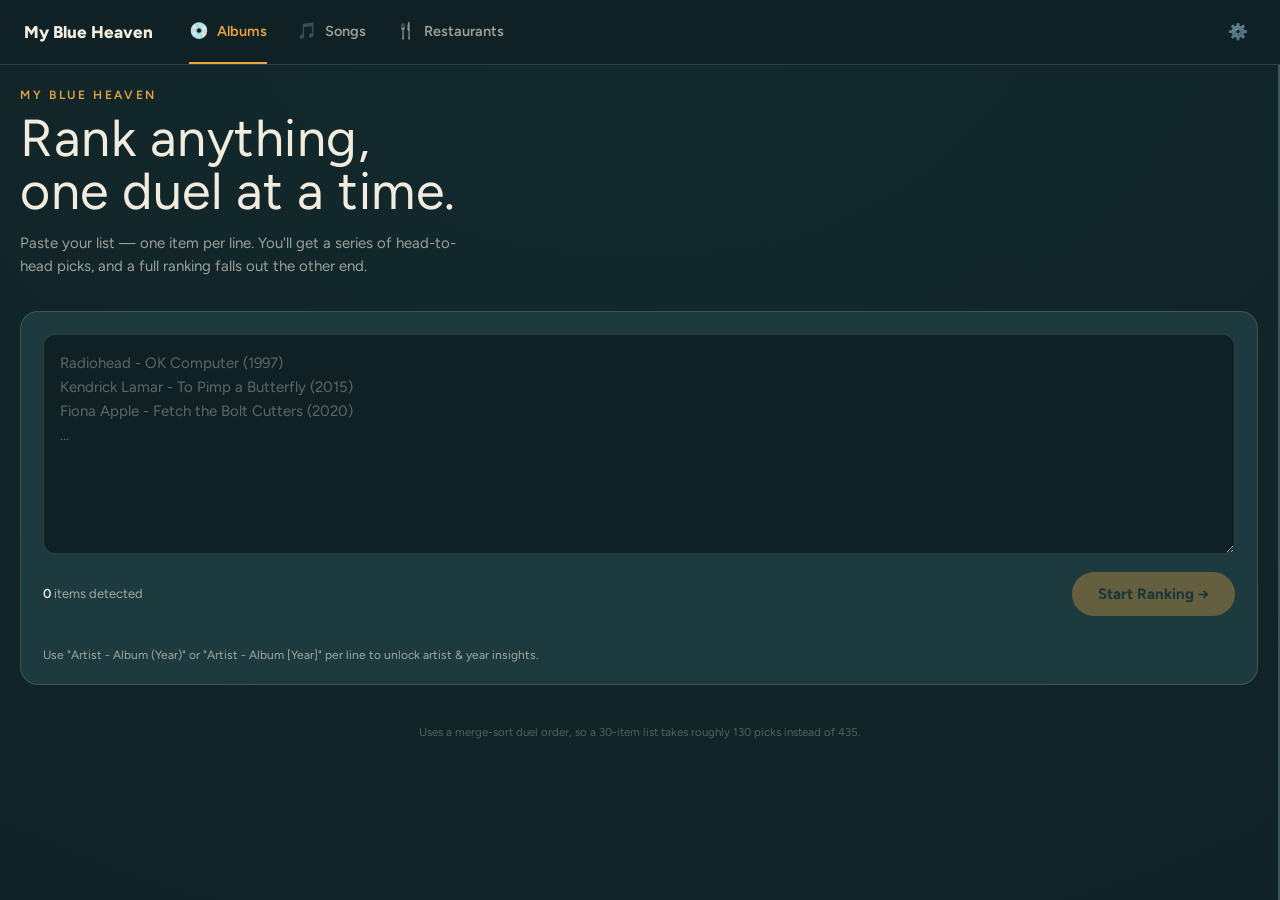
==== pairwise-ranker.html @ 66681c76 "1" ====
<!DOCTYPE html>
<html lang="en">
<head>
<meta charset="UTF-8">
<meta name="viewport" content="width=device-width, initial-scale=1.0">
<title>My Blue Heaven</title>
<link rel="icon" type="image/png" sizes="32x32" href="favicon-32.png">
<link rel="icon" type="image/png" sizes="16x16" href="favicon-16.png">
<link rel="apple-touch-icon" href="apple-touch-icon.png">
<link rel="manifest" href="manifest.json">
<meta name="theme-color" content="#142A2E">
<meta name="apple-mobile-web-app-capable" content="yes">
<meta name="mobile-web-app-capable" content="yes">
<meta name="apple-mobile-web-app-status-bar-style" content="black-translucent">
<meta name="apple-mobile-web-app-title" content="My Blue Heaven">
<style>
  @import url('https://fonts.googleapis.com/css2?family=Figtree:wght@400;500;600;700&display=swap');

  :root{
    --bg: #142A2E;
    --bg-2: #0F2124;
    --panel: #1D3B3F;
    --panel-line: rgba(243,238,225,0.14);
    --card: #F4EFE2;
    --card-hi: #FFFBF2;
    --ink: #162C30;
    --chalk: #F1ECDE;
    --chalk-dim: rgba(241,236,222,0.62);
    --amber: #E8A33D;
    --amber-dark: #C6821F;
    --brick: #C8593F;
    --radius: 18px;
    --desktop-nav-height: 64px;
  }

  *{ box-sizing: border-box; }

  html,body{
    margin:0; padding:0;
    background: radial-gradient(120% 140% at 50% -10%, var(--bg) 0%, var(--bg-2) 100%);
    color: var(--chalk);
    font-family: 'Figtree', sans-serif;
    min-height: 100%;
  }

  #page-shell{
    display: flex;
    align-items: stretch;
    min-height: 100vh;
  }

  #main-content{
    flex: 1;
    min-width: 0;
  }

  .top-nav-wrap{
    position: fixed;
    top: 0;
    left: 0;
    right: 0;
    z-index: 100;
    background: var(--bg-2);
    border-bottom: 1px solid var(--panel-line);
  }
  .top-nav-inner{
    max-width: 1280px;
    margin: 0 auto;
    padding: 0 24px;
    height: var(--desktop-nav-height);
    display: flex;
    align-items: center;
    gap: 36px;
  }
  .top-nav-brand{
    font-family: 'Figtree', sans-serif;
    font-size: 17px;
    font-weight: 800;
    color: var(--chalk);
    white-space: nowrap;
    flex-shrink: 0;
  }
  .top-nav{
    display: flex;
    align-items: stretch;
    gap: 30px;
    flex: 1;
  }
  .top-nav-btn{
    display: flex;
    flex-direction: row;
    align-items: center;
    gap: 8px;
    background: transparent;
    color: var(--chalk-dim);
    font-family: 'Figtree', sans-serif;
    font-size: 14.5px;
    font-weight: 600;
    padding: 0;
    height: var(--desktop-nav-height);
    border-bottom: 2px solid transparent;
    border-radius: 0;
    cursor: pointer;
    transition: color 0.15s ease, border-color 0.15s ease;
  }
  .top-nav-btn:hover{ color: var(--chalk); }
  .top-nav-btn.active{
    background: transparent;
    color: var(--amber);
    border-bottom-color: var(--amber);
  }
  .top-nav-icon{ font-size: 16px; line-height: 1; flex-shrink: 0; }
  .top-nav-settings-btn{
    display: flex;
    align-items: center;
    justify-content: center;
    width: 36px;
    height: 36px;
    flex-shrink: 0;
    border-radius: 50%;
    background: transparent;
    color: var(--chalk-dim);
    font-size: 17px;
    cursor: pointer;
    transition: background 0.15s ease, color 0.15s ease;
  }
  .top-nav-settings-btn:hover{ background: var(--bg); color: var(--chalk); }
  .top-nav-settings-btn.active{ color: var(--amber); }

  .top-nav-settings-btn .top-nav-label{ display: none; } /* bare icon on desktop, matching the reference — mobile re-shows this label */

  .top-page{ display: none; }
  .top-page.active{ display: block; }

  #app{
    max-width: 1280px;
    margin: 0 auto;
    padding: calc(var(--desktop-nav-height) + 24px) 20px 64px;
    display: flex;
    flex-direction: column;
  }
  .song-app{
    max-width: 1280px;
    margin: 0 auto;
    padding: calc(var(--desktop-nav-height) + 24px) 20px 64px;
    display: flex;
    flex-direction: column;
  }

  .page-content{
    max-width: 1280px;
    margin: 0 auto;
    padding: calc(var(--desktop-nav-height) + 24px) 20px 64px;
  }
  .settings-section{ margin-bottom: 32px; }
  .settings-section-title{
    font-family: 'Figtree', sans-serif;
    font-size: 15px;
    font-weight: 700;
    color: var(--chalk);
    margin: 0 0 16px;
    padding-bottom: 10px;
    border-bottom: 1px solid var(--panel-line);
  }

  /* ---------- DETAILS PANEL ---------- */
  #details-panel{
    width: 0;
    flex-shrink: 0;
    align-self: flex-start; /* don't stretch to match a tall main-content column — height is fixed below instead */
    position: sticky;
    top: var(--desktop-nav-height); /* clears the fixed top nav rather than sticking underneath it */
    min-height: calc(100vh - var(--desktop-nav-height)); /* full remaining viewport height below the nav, even when content is short */
    max-height: calc(100vh - var(--desktop-nav-height)); /* never taller — this is what keeps it from ever scrolling the whole page */
    overflow-x: hidden; /* clips content during the width slide-in/out */
    overflow-y: auto;   /* its own scroll, independent of the main page — only appears if its content actually exceeds one viewport */
    background: var(--panel);
    border-left: 1px solid var(--panel-line);
    transition: width 0.5s cubic-bezier(0.37, 0, 0.63, 1);
  }
  #details-panel.open{
    width: 400px;
  }
  .details-panel-inner{
    width: 400px;
  }

  /* Restaurant details panel — same structural pattern as #details-panel
     above (sticky sidebar on desktop, full-screen overlay on mobile — see
     the mobile media query and sync-banner rules below for both), just at
     600px instead of 400px and with its own content (gallery/tabs) instead
     of album art. Kept as a fully separate element/class set rather than
     parameterizing the album panel — the two show fundamentally different
     content shapes, and this avoids any risk of destabilizing the
     already-working album panel. */
  #restaurant-details-panel{
    width: 0;
    flex-shrink: 0;
    align-self: flex-start;
    position: sticky;
    top: var(--desktop-nav-height);
    min-height: calc(100vh - var(--desktop-nav-height));
    max-height: calc(100vh - var(--desktop-nav-height));
    overflow-x: hidden;
    overflow-y: auto;
    background: var(--panel);
    border-left: 1px solid var(--panel-line);
    transition: width 0.5s cubic-bezier(0.37, 0, 0.63, 1);
  }
  #restaurant-details-panel.open{
    width: 600px;
  }
  .restaurant-details-panel-inner{
    width: 600px;
  }
  .details-art-wrap{
    position: relative;
  }
  .details-close-btn{
    position: absolute;
    top: 20px;
    right: 20px;
    width: 28px;
    height: 28px;
    border-radius: 50%;
    background: rgba(15,33,36,0.72);
    color: #FFFFFF;
    border: none;
    font-size: 13px;
    cursor: pointer;
    display: flex;
    align-items: center;
    justify-content: center;
    z-index: 2;
  }
  .details-close-btn:hover{ background: var(--brick); color: #fff; }
  /* Mobile-only paging between albums, since that's specifically where the
     list isn't visible alongside the tray to tap a different one directly —
     on desktop the list is right there, so these stay hidden. Wraps around
     at the ends rather than stopping, matching the photo lightbox's own
     nav-arrow convention elsewhere in this app. */
  .details-panel-nav-btn{
    display: none;
    position: absolute;
    top: 50%;
    transform: translateY(-50%);
    width: 36px;
    height: 36px;
    border-radius: 50%;
    background: rgba(15,33,36,0.72);
    color: #fff;
    border: none;
    font-size: 20px;
    line-height: 1;
    cursor: pointer;
    align-items: center;
    justify-content: center;
    z-index: 2;
  }
  .details-panel-nav-btn:hover{ background: var(--brick); color: #fff; }
  .details-panel-prev-btn{ left: 12px; }
  .details-panel-next-btn{ right: 12px; }
  .details-art-wrap .art-drop{
    width: 100%;
    height: auto;
    aspect-ratio: 1 / 1;
    border-radius: 0;
    border: none;
  }
  .details-art-wrap .art-drop-hint{ font-size: 64px; }

  /* ---------- RESTAURANT DETAILS: tabs, photo gallery, course cards ---------- */
  .restaurant-details-tabs{
    display: flex;
    gap: 4px;
    background: var(--bg-2);
    border: 1px solid var(--panel-line);
    border-radius: 999px;
    padding: 4px;
    margin: 20px 24px 16px;
  }
  .restaurant-details-tab-btn{
    flex: 1;
    background: transparent;
    color: var(--chalk-dim);
    font-family: 'Figtree', sans-serif;
    font-size: 13px;
    font-weight: 600;
    padding: 8px 12px;
    border-radius: 999px;
    cursor: pointer;
    transition: background 0.15s ease, color 0.15s ease;
  }
  .restaurant-details-tab-btn.active{ background: var(--amber); color: var(--ink); }
  .restaurant-details-tab-panel{ display: none; padding: 0 24px 24px; }
  .restaurant-details-tab-panel.active{ display: block; }

  .restaurant-photo-grid{
    display: grid;
    grid-template-columns: repeat(auto-fill, minmax(144px, 1fr));
    gap: 8px;
  }
  .restaurant-photo-thumb{
    position: relative;
    aspect-ratio: 1 / 1;
    border-radius: 8px;
    overflow: hidden;
    cursor: pointer;
    background: var(--bg-2);
  }
  .restaurant-photo-thumb img{
    width: 100%;
    height: 100%;
    object-fit: cover;
    display: block;
  }
  .restaurant-photo-remove-btn{
    position: absolute;
    top: 4px;
    right: 4px;
    width: 20px;
    height: 20px;
    border-radius: 50%;
    background: rgba(15,33,36,0.8);
    color: #fff;
    border: none;
    font-size: 11px;
    cursor: pointer;
    display: flex;
    align-items: center;
    justify-content: center;
  }
  /* The "add" tile sits as the last item in the same grid as the thumbnails
     — same drag/click-to-browse drop-zone behavior as everywhere else,
     replacing the old paste-a-URL input now that direct upload exists. */
  .restaurant-photo-add-tile{
    aspect-ratio: 1 / 1;
    border-radius: 8px;
    border: 1px dashed var(--panel-line);
    display: flex;
    align-items: center;
    justify-content: center;
    cursor: pointer;
    font-size: 22px;
    color: var(--chalk-dim);
    background: var(--bg-2);
  }
  .restaurant-photo-add-tile.drag-over{ outline: 2px solid var(--amber); outline-offset: -2px; }
  .restaurant-other-photos-section{
    margin-top: 18px;
    padding-top: 14px;
    border-top: 1px solid var(--panel-line);
  }
  .restaurant-other-photos-label{
    font-size: 11px;
    font-weight: 600;
    color: var(--chalk-dim);
    text-transform: uppercase;
    letter-spacing: 0.03em;
    margin-bottom: 8px;
    display: block;
  }
  .restaurant-course-empty{
    font-size: 13px;
    color: var(--chalk-dim);
    text-align: center;
    padding: 24px 0;
  }

  .restaurant-course-list{
    display: flex;
    flex-direction: column;
    gap: 10px;
    margin-bottom: 14px;
  }
  .restaurant-course-card{
    display: flex;
    flex-direction: column;
    background: var(--bg-2);
    border: 1px solid var(--panel-line);
    border-radius: 10px;
    overflow: hidden; /* keeps the photo's corners rounded with the card */
  }
  .restaurant-course-pairing-btn{
    background: transparent;
    border: none;
    color: var(--chalk-dim);
    font-size: 15px;
    cursor: pointer;
    padding: 4px;
    flex-shrink: 0;
  }
  .restaurant-course-pairing-btn:hover{ opacity: 0.7; }
  /* Indented under its course, with a small vertical-then-horizontal line
     (an "L") showing it belongs to the card above rather than being its own
     independent course. Pulled up slightly (negative margin) to visually
     tuck against the course card above rather than sitting a full gap away. */
  .restaurant-drink-pairing-wrap{
    display: flex;
    align-items: stretch;
    margin: -4px 0 0 22px;
  }
  .restaurant-drink-pairing-connector{
    width: 18px;
    flex-shrink: 0;
    position: relative;
  }
  .restaurant-drink-pairing-connector::before{
    content: '';
    position: absolute;
    left: 0;
    top: -8px;
    width: 2px;
    height: 32px;
    background: var(--panel-line);
  }
  .restaurant-drink-pairing-connector::after{
    content: '';
    position: absolute;
    left: 0;
    top: 24px;
    width: 12px;
    height: 2px;
    background: var(--panel-line);
  }
  .restaurant-drink-pairing-card{ flex: 1; min-width: 0; }
  /* Full-width, landscape — same drop-zone interaction as the main cover
     photo (tap when empty to browse, drag-drop always works, tap when set
     opens the shared gallery rather than a single-image view). 4:3 rather
     than 16:9 — noticeably larger/taller while staying landscape. */
  .restaurant-course-photo-drop{
    width: 100%;
    aspect-ratio: 4 / 3;
    cursor: pointer;
    background: var(--bg-3, var(--bg-2));
    position: relative;
  }
  .restaurant-course-photo-drop.drag-over{ outline: 2px solid var(--amber); outline-offset: -2px; }
  .restaurant-course-photo-drop img{ width: 100%; height: 100%; object-fit: cover; display: block; }
  .restaurant-course-photo-drop .art-drop-hint{
    position: absolute;
    inset: 0;
    display: flex;
    align-items: center;
    justify-content: center;
    font-size: 28px;
    opacity: 0.35;
  }
  /* Small overlay controls for multi-photo courses — a counter (bottom-left)
     when more than one photo exists, and an explicit "add another" button
     (bottom-right) so adding more doesn't rely on remembering that drag-drop
     appends rather than replaces. */
  .restaurant-course-photo-count{
    position: absolute;
    bottom: 8px;
    left: 8px;
    z-index: 1;
    background: rgba(15,33,36,0.72);
    color: #fff;
    font-family: 'Figtree', sans-serif;
    font-size: 11px;
    font-weight: 700;
    padding: 3px 8px;
    border-radius: 999px;
  }
  .restaurant-course-photo-add-btn{
    position: absolute;
    bottom: 8px;
    right: 8px;
    z-index: 1;
    width: 26px;
    height: 26px;
    border-radius: 50%;
    background: rgba(15,33,36,0.72);
    color: #fff;
    border: none;
    font-size: 15px;
    line-height: 1;
    cursor: pointer;
    display: flex;
    align-items: center;
    justify-content: center;
  }
  .restaurant-course-photo-add-btn:hover{ background: var(--amber); color: var(--ink); }
  .restaurant-course-card-body{
    display: flex;
    align-items: flex-start;
    gap: 10px;
    padding: 10px;
  }
  .restaurant-course-num{
    font-family: 'Figtree', sans-serif;
    font-size: 15px;
    font-weight: 700;
    color: var(--amber);
    min-width: 20px;
    text-align: center;
    padding-top: 6px;
    flex-shrink: 0;
  }
  /* Height is now set directly via JS (autoGrowTextarea) as content changes,
     rather than relying on manual dragging or an internal scrollbar —
     resize:none since a fixed manual handle would fight with that. */
  .restaurant-course-text{
    flex: 1;
    min-width: 0;
    background: transparent;
    border: none;
    color: var(--chalk);
    font-family: 'Figtree', sans-serif;
    font-size: 13px;
    line-height: 1.5;
    resize: none;
    overflow: hidden;
    min-height: 48px;
    padding: 4px 0;
  }
  .restaurant-course-text:focus{ outline: none; }
  .restaurant-course-remove-btn{
    background: transparent;
    border: none;
    color: var(--chalk-dim);
    font-size: 13px;
    cursor: pointer;
    padding: 4px;
    flex-shrink: 0;
  }
  .restaurant-course-remove-btn:hover{ color: var(--brick); }
  /* Visually just a number, not a dropdown — appearance:none strips the
     native select chrome (border, background, arrow) so nothing shows but
     the text, matching .restaurant-total's prominent look on the list card.
     It's still a real <select> underneath: clicking it opens the browser's
     own native picker, no custom dropdown UI needed. Color alone (not size)
     distinguishes "no score chosen yet" (dim, showing the blank option's —)
     from an actual score (amber) — toggled directly via JS on change rather
     than a re-render, same reasoning as saveOpenRestaurantQuietly. Shared by
     course-card scores and the Best Flavor / Flavor Variety selects near
     the details heading — same look everywhere a score is picked. */
  .restaurant-score-select{
    flex-shrink: 0;
    appearance: none;
    -webkit-appearance: none;
    -moz-appearance: none;
    background: transparent;
    border: none;
    font-family: 'Figtree', sans-serif;
    font-size: 18px;
    font-weight: 700;
    line-height: 1;
    padding: 4px 6px;
    cursor: pointer;
    text-align: center;
    align-self: flex-start;
    color: var(--chalk-dim);
  }
  .restaurant-score-select.has-score{ color: var(--amber); }
  .restaurant-score-select:focus{ outline: none; }

  .restaurant-scores-row{
    display: flex;
    align-items: flex-start;
    gap: 24px;
    margin: 14px 0 4px;
  }
  .restaurant-score-block{
    display: flex;
    flex-direction: column;
    align-items: flex-start;
    gap: 2px;
  }
  .restaurant-score-label{
    font-size: 11px;
    font-weight: 600;
    color: var(--chalk-dim);
    text-transform: uppercase;
    letter-spacing: 0.03em;
  }
  .restaurant-score-total-value{
    font-family: 'Figtree', sans-serif;
    font-size: 18px;
    font-weight: 700;
    color: var(--amber);
    line-height: 1;
    padding: 4px 6px;
  }

  /* ---------- RESTAURANT VISITS ----------
     Top-level tabs (one per visit) sitting below the cover photo and
     restaurant data, each holding its own Courses/Photos sub-tabs
     (.restaurant-details-tabs, already styled above, is reused as-is for
     that inner layer — only the outer visit tabs get their own look here,
     an underline style to visually separate the two tab levels). */
  .restaurant-visits-header{
    display: flex;
    align-items: center;
    justify-content: space-between;
    gap: 12px;
    flex-wrap: wrap;
    margin: 22px 24px 0;
    padding-bottom: 10px;
    border-bottom: 1px solid var(--panel-line);
  }
  .restaurant-visit-tabs{
    display: flex;
    gap: 16px;
    flex-wrap: wrap;
  }
  .restaurant-visit-tab-btn{
    background: transparent;
    border: none;
    border-bottom: 2px solid transparent;
    color: var(--chalk-dim);
    font-family: 'Figtree', sans-serif;
    font-size: 13px;
    font-weight: 600;
    padding: 4px 0 8px;
    cursor: pointer;
    display: flex;
    align-items: center;
    gap: 6px;
  }
  .restaurant-visit-tab-btn.active{ color: var(--chalk); border-bottom-color: var(--amber); }
  .restaurant-visit-badge{
    background: var(--bg-2);
    color: var(--amber);
    font-size: 11px;
    font-weight: 700;
    padding: 1px 7px;
    border-radius: 999px;
    border: 1px solid var(--panel-line);
  }
  .restaurant-visit-select{
    background: var(--bg-2);
    border: 1px solid var(--panel-line);
    border-radius: 8px;
    padding: 7px 10px;
    color: var(--chalk);
    font-family: 'Figtree', sans-serif;
    font-size: 13px;
  }
  .restaurant-visit-content{ padding: 16px 24px 24px; }
  .restaurant-visit-meta-row{
    display: flex;
    align-items: center;
    justify-content: space-between;
    gap: 12px;
    margin-bottom: 4px;
  }
  .restaurant-visit-date-display{
    font-family: 'Figtree', sans-serif;
    font-size: 15px;
    font-weight: 700;
    color: var(--chalk);
  }
  .restaurant-visit-notes-display{
    font-size: 13px;
    color: var(--chalk-dim);
    line-height: 1.5;
    margin: 4px 0 0;
  }
  .restaurant-visit-edit-form{ margin-top: 0; }
  .restaurant-visit-edit-notes{
    resize: vertical;
    min-height: 70px;
    font-family: 'Figtree', sans-serif;
  }

  .details-edit-btn{
    position: absolute;
    top: 20px;
    right: 58px;
    width: 28px;
    height: 28px;
    border-radius: 50%;
    background: rgba(15,33,36,0.72);
    color: #fff;
    border: none;
    font-size: 13px;
    cursor: pointer;
    display: flex;
    align-items: center;
    justify-content: center;
    z-index: 2;
  }
  .details-edit-btn:hover{ background: var(--amber); color: var(--ink); }
  .details-website-btn{
    position: absolute;
    top: 20px;
    right: 96px;
    width: 28px;
    height: 28px;
    border-radius: 50%;
    background: rgba(15,33,36,0.72);
    color: #fff;
    border: none;
    font-size: 13px;
    cursor: pointer;
    display: flex;
    align-items: center;
    justify-content: center;
    z-index: 2;
  }
  .details-website-btn:hover{ background: var(--amber); color: var(--ink); }

  .restaurant-edit-form{
    display: flex;
    flex-direction: column;
    gap: 4px;
    margin-top: 14px;
  }
  .restaurant-edit-label{
    font-size: 11px;
    font-weight: 600;
    color: var(--chalk-dim);
    text-transform: uppercase;
    letter-spacing: 0.03em;
    margin-top: 10px;
  }
  .restaurant-edit-input{
    background: var(--bg-2);
    border: 1px solid var(--panel-line);
    border-radius: 8px;
    padding: 9px 10px;
    color: var(--chalk);
    font-family: 'Figtree', sans-serif;
    font-size: 14px;
  }
  .restaurant-edit-input:focus{ outline: none; border-color: var(--amber); }
  /* The native date-picker calendar icon defaults to a dark color, which is
     nearly invisible against this app's dark input backgrounds — this is
     exactly why it worked on mobile (the OS-level picker doesn't depend on
     this icon at all) but appeared to not exist on desktop (the icon was
     there, just invisible). invert(1) flips it to light, then the hue-
     rotate/saturate nudge it toward the app's amber rather than plain white.
     Chromium/WebKit-only, but this app's own date input is functional
     without it regardless — this is a visibility fix, not new functionality. */
  input[type="date"].restaurant-edit-input::-webkit-calendar-picker-indicator{
    filter: invert(1);
    cursor: pointer;
    opacity: 0.75;
  }
  input[type="date"].restaurant-edit-input::-webkit-calendar-picker-indicator:hover{ opacity: 1; }
  .restaurant-edit-actions{
    display: flex;
    gap: 10px;
    margin-top: 18px;
  }

  .details-content{
    padding: 24px;
  }
  .details-album{
    font-family: 'Figtree', sans-serif;
    font-size: 21px;
    font-weight: 700;
    line-height: 1.3;
    margin: 0 0 4px;
  }
  .details-artist{
    font-size: 14px;
    color: var(--chalk-dim);
    margin: 0 0 14px;
  }
  .details-meta-row{
    display: flex;
    align-items: center;
    gap: 8px;
    flex-wrap: wrap;
    margin-bottom: 22px;
  }
  .details-meta-chip{
    font-size: 11.5px;
    font-weight: 600;
    color: var(--chalk-dim);
    background: var(--bg-2);
    border: 1px solid var(--panel-line);
    border-radius: 999px;
    padding: 4px 10px;
  }
  .details-actions{
    display: flex;
    flex-direction: column;
    gap: 8px;
    margin-bottom: 24px;
  }
  .details-action-btn{
    display: flex;
    align-items: center;
    gap: 8px;
    background: var(--bg-2);
    color: var(--chalk);
    border: 1px solid var(--panel-line);
    border-radius: 10px;
    padding: 10px 14px;
    font-family: 'Figtree', sans-serif;
    font-size: 13px;
    font-weight: 600;
    cursor: pointer;
    text-align: left;
    text-decoration: none;
  }
  .details-action-btn:hover{ border-color: var(--amber); }
  .details-future-note{
    font-size: 12px;
    color: var(--chalk-dim);
    line-height: 1.5;
    border-top: 1px solid var(--panel-line);
    padding-top: 16px;
  }
  .details-lastfm-section{
    border-top: 1px solid var(--panel-line);
    padding-top: 16px;
  }
  .details-lastfm-status{
    font-size: 12.5px;
    color: var(--chalk-dim);
    line-height: 1.5;
  }
  .details-lastfm-status a{ color: var(--amber); }
  .details-lastfm-plays{
    font-size: 14px;
    font-weight: 600;
    margin: 0 0 14px;
  }
  .details-lastfm-plays strong{ color: var(--amber); font-size: 16px; }
  .details-tracklist{
    display: flex;
    flex-direction: column;
    gap: 2px;
    margin-bottom: 14px;
  }
  .details-tracklist li{
    display: flex;
    align-items: baseline;
    justify-content: space-between;
    gap: 12px;
    padding: 6px 0;
    border-bottom: 1px solid var(--panel-line);
    font-size: 13px;
  }
  .details-track-name{ flex: 1; }
  .details-track-num{
    color: var(--chalk-dim);
    font-size: 12px;
    min-width: 18px;
    text-align: right;
    flex-shrink: 0;
  }
  .details-track-duration{ color: var(--chalk-dim); font-size: 12px; white-space: nowrap; }
  .details-track-rating{
    display: inline-block;
    width: 58px;
    flex-shrink: 0;
    text-align: left;
    color: var(--amber);
    font-size: 11px;
    white-space: nowrap;
    letter-spacing: 1px;
  }
  .details-track-loved{
    display: inline-block;
    width: 14px;
    flex-shrink: 0;
    color: var(--brick);
    font-size: 12px;
    text-align: center;
  }
  .details-tracklist li.details-track-ranked{
    background: rgba(232,163,61,0.10);
    border-radius: 6px;
    padding-left: 6px;
    padding-right: 6px;
    margin: 0 -6px;
  }
  .details-track-song-rank{
    display: inline-flex;
    align-items: center;
    flex-shrink: 0;
    font-size: 10.5px;
    font-weight: 700;
    color: var(--amber);
    background: rgba(232,163,61,0.18);
    border-radius: 999px;
    padding: 2px 8px;
    white-space: nowrap;
  }

  .details-lastfm-link{
    display: inline-block;
    font-size: 12px;
    color: var(--chalk-dim);
    text-decoration: underline;
    text-underline-offset: 2px;
  }
  .details-lastfm-link:hover{ color: var(--amber); }

  .eyebrow{
    font-size: 12px;
    letter-spacing: 0.22em;
    text-transform: uppercase;
    color: var(--amber);
    font-weight: 600;
    margin: 0 0 10px;
  }

  h1{
    font-family: 'Figtree', sans-serif;
    font-weight: 400;
    letter-spacing: 0.01em;
    font-size: clamp(34px, 6vw, 52px);
    line-height: 1.02;
    margin: 0 0 14px;
  }
  .page-heading-row{
    display: flex;
    align-items: center;
    justify-content: space-between;
    gap: 16px;
    flex-wrap: wrap;
  }
  .page-heading-row h1{ margin: 0 0 14px; }
  .restaurant-heading-actions{
    display: flex;
    gap: 10px;
    flex-wrap: wrap;
  }

  .sub{
    color: var(--chalk-dim);
    font-size: 15px;
    line-height: 1.55;
    max-width: 46ch;
    margin: 0 0 32px;
  }

  /* ---------- INPUT SCREEN ---------- */
  .panel{
    background: var(--panel);
    border: 1px solid var(--panel-line);
    border-radius: var(--radius);
    padding: 22px;
  }

  textarea{
    width: 100%;
    min-height: 220px;
    resize: vertical;
    background: var(--bg-2);
    color: var(--chalk);
    border: 1px solid var(--panel-line);
    border-radius: 12px;
    padding: 16px;
    font-family: 'Figtree', sans-serif;
    font-size: 15px;
    line-height: 1.6;
    outline: none;
  }
  textarea:focus{ border-color: var(--amber); }
  textarea::placeholder{ color: rgba(241,236,222,0.35); }

  .row-between{
    display:flex; align-items:center; justify-content:space-between;
    margin-top: 14px; flex-wrap: wrap; gap: 12px;
  }

  .count-tag{
    font-size: 13px;
    color: var(--chalk-dim);
  }
  .count-tag b{ color: var(--chalk); font-weight: 600; }

  button{
    font-family: 'Figtree', sans-serif;
    cursor: pointer;
    border: none;
    outline: none;
  }

  .btn-primary{
    background: var(--amber);
    color: var(--ink);
    font-weight: 700;
    font-size: 15px;
    padding: 13px 26px;
    border-radius: 999px;
    transition: transform 0.12s ease, background 0.12s ease;
  }
  .btn-primary:hover:not(:disabled){ background: var(--amber-dark); transform: translateY(-1px); }
  .btn-primary:disabled{ opacity: 0.35; cursor: not-allowed; }

  .btn-ghost{
    background: transparent;
    color: var(--chalk-dim);
    font-size: 14px;
    padding: 10px 18px;
    border-radius: 999px;
    border: 1px solid var(--panel-line);
    transition: border-color 0.12s ease, color 0.12s ease;
  }
  .btn-ghost:hover{ border-color: var(--amber); color: var(--chalk); }

  .error-msg{
    color: var(--brick);
    font-size: 13px;
    margin-top: 10px;
    min-height: 16px;
  }

  .format-hint{
    color: var(--chalk-dim);
    font-size: 12px;
    margin: 6px 0 0;
  }


  .import-row{
    display: flex;
    align-items: center;
    justify-content: center;
    gap: 10px;
    margin-top: 16px;
    color: var(--chalk-dim);
    font-size: 13px;
    flex-wrap: wrap;
  }
  .dock-import-row{
    display: flex;
    align-items: center;
    gap: 10px;
    margin-bottom: 18px;
    flex-wrap: wrap;
  }

  .lastfm-block{ margin-top: 16px; }
  .lastfm-row{
    display: flex;
    align-items: center;
    justify-content: center;
    gap: 10px;
    color: var(--chalk-dim);
    font-size: 13px;
    flex-wrap: wrap;
  }
  .lastfm-form{
    display: flex;
    align-items: center;
    justify-content: center;
    gap: 8px;
    margin-top: 10px;
    flex-wrap: wrap;
  }
  .lastfm-form input{
    background: var(--bg-2);
    color: var(--chalk);
    border: 1px solid var(--panel-line);
    border-radius: 999px;
    padding: 8px 14px;
    font-family: 'Figtree', sans-serif;
    font-size: 13px;
    width: 160px;
  }
  .lastfm-form input:focus{ outline: none; border-color: var(--amber); }
  .lastfm-help-link{
    font-size: 12px;
    color: var(--chalk-dim);
    text-decoration: underline;
    text-underline-offset: 2px;
  }
  .lastfm-help-link:hover{ color: var(--amber); }

  .autosave-note{
    text-align: center;
    color: var(--chalk-dim);
    font-size: 12px;
    margin-top: 14px;
  }

  /* ---------- DUEL SCREEN ---------- */
  .tally-wrap{
    display:flex; align-items:center; gap: 14px;
    margin-bottom: 40px;
  }
  .tally-bar{
    flex:1;
    height: 8px;
    background: var(--bg-2);
    border-radius: 999px;
    overflow: hidden;
    border: 1px solid var(--panel-line);
  }
  .tally-fill{
    height: 100%;
    background: linear-gradient(90deg, var(--amber-dark), var(--amber));
    border-radius: 999px;
    transition: width 0.35s cubic-bezier(.4,0,.2,1);
  }
  .tally-count{
    font-family: 'Figtree', sans-serif;
    font-size: 16px;
    color: var(--chalk-dim);
    white-space: nowrap;
    letter-spacing: 0.02em;
  }

  .duel-title{
    text-align: center;
    color: var(--chalk-dim);
    font-size: 13px;
    letter-spacing: 0.18em;
    text-transform: uppercase;
    margin: 0 0 20px;
  }

  .duel-stage{
    position: relative;
    display: flex;
    align-items: stretch;
    gap: 14px;
    min-height: 220px;
  }

  .duel-card{
    flex: 1;
    position: relative;
    background: var(--card);
    color: var(--ink);
    border-radius: var(--radius);
    padding: 28px 20px;
    display: flex;
    flex-direction: column;
    align-items: center;
    justify-content: center;
    text-align: center;
    cursor: pointer;
    border: 3px solid transparent;
    transition: transform 0.14s ease, border-color 0.14s ease, background 0.14s ease;
    word-break: break-word;
    animation: cardIn 0.28s ease both;
  }
  .duel-card:hover{ border-color: var(--amber); background: var(--card-hi); transform: translateY(-2px); }
  .duel-card:active{ transform: translateY(0) scale(0.98); }
  .duel-card.picked{ border-color: var(--amber); background: var(--card-hi); }
  .duel-card.faded{ opacity: 0.25; pointer-events: none; }

  .card-relisten-btn{
    position: absolute;
    top: 8px;
    right: 8px;
    width: 22px;
    height: 22px;
    border-radius: 50%;
    background: rgba(22,44,48,0.10);
    color: rgba(22,44,48,0.55);
    border: none;
    padding: 0;
    font-size: 12px;
    line-height: 1;
    display: flex;
    align-items: center;
    justify-content: center;
    cursor: pointer;
    z-index: 2;
    transition: background 0.12s ease, color 0.12s ease, transform 0.12s ease;
  }
  .card-relisten-btn:hover{ background: var(--amber); color: var(--ink); transform: scale(1.08); }

  .card-album{
    font-size: clamp(17px, 3vw, 22px);
    font-weight: 700;
    line-height: 1.3;
  }
  .card-meta{
    font-size: 13px;
    font-weight: 500;
    color: rgba(22,44,48,0.55);
    margin-top: 10px;
    letter-spacing: 0.01em;
  }

  @keyframes cardIn{
    from{ opacity: 0; transform: translateY(6px) scale(0.985); }
    to{ opacity: 1; transform: translateY(0) scale(1); }
  }

  .vs-badge{
    position: absolute;
    top: 50%; left: 50%;
    transform: translate(-50%, -50%);
    width: 54px; height: 54px;
    border-radius: 50%;
    background: var(--bg-2);
    border: 2px solid var(--amber);
    display: flex; align-items: center; justify-content: center;
    font-family: 'Figtree', sans-serif;
    font-size: 15px;
    color: var(--amber);
    letter-spacing: 0.02em;
    z-index: 2;
    box-shadow: 0 0 0 6px var(--bg);
    animation: vsPulse 1.8s ease-in-out infinite;
  }
  @keyframes vsPulse{
    0%,100%{ box-shadow: 0 0 0 6px var(--bg); }
    50%{ box-shadow: 0 0 0 9px var(--bg); }
  }

  .key-hint{
    text-align: center;
    color: var(--chalk-dim);
    font-size: 12px;
    margin-top: 18px;
    letter-spacing: 0.02em;
  }
  .key-hint kbd{
    background: var(--bg-2);
    border: 1px solid var(--panel-line);
    border-radius: 5px;
    padding: 1px 7px;
    font-family: 'Figtree', sans-serif;
    font-size: 11px;
  }

  .duel-actions{
    display:flex; justify-content:center; gap: 10px; margin-top: 22px; flex-wrap: wrap;
  }

  @media (max-width: 560px){
    .duel-stage{ flex-direction: column; }
    .vs-badge{ top: 50%; }
  }

  /* ---------- RESULTS SCREEN ---------- */
  .results-list{
    list-style: none;
    margin: 0 0 26px;
    padding: 0;
    display: flex;
    flex-direction: column;
    gap: 8px;
  }
  .results-list li{
    display: flex;
    align-items: center;
    gap: 16px;
    background: var(--panel);
    border: 1px solid var(--panel-line);
    border-radius: 12px;
    padding: 8px;
    animation: cardIn 0.3s ease both;
    cursor: pointer;
  }
  .grid-card[draggable="true"]{ cursor: grab; }
  .results-list li.dragging,
  .grid-card.dragging{ opacity: 0.4; }
  .results-list li.top{
    background: linear-gradient(90deg, rgba(232,163,61,0.18), var(--panel));
    border-color: var(--amber);
  }
  .rank-num{
    font-family: 'Figtree', sans-serif;
    font-size: 20px;
    color: var(--amber);
    min-width: 34px;
    text-align: right;
  }
  .results-list li.top .rank-num{ color: var(--amber); }
  .rank-item{ font-size: 15px; flex: 1; display: flex; flex-direction: column; gap: 2px; min-width: 0; }
  .rank-album{ font-size: 15px; font-weight: 600; }
  .rank-meta{ font-size: 12px; color: var(--chalk-dim); }

  .rank-num-input{
    width: 54px;
    background: var(--bg-2);
    color: var(--amber);
    border: 1px solid var(--panel-line);
    border-radius: 8px;
    padding: 5px 6px;
    font-family: 'Figtree', sans-serif;
    font-size: 15px;
    text-align: center;
  }
  .rank-num-input:focus{ outline: none; border-color: var(--amber); }

  .tier-chip{
    display: inline-block;
    font-size: 10.5px;
    font-weight: 700;
    letter-spacing: 0.03em;
    padding: 3px 8px;
    border-radius: 999px;
    white-space: nowrap;
    flex-shrink: 0;
  }
  .restaurant-name-row{
    display: flex;
    align-items: center;
    gap: 6px;
    flex-wrap: wrap;
  }
  .restaurant-stars{
    font-size: 11px;
    letter-spacing: -1px;
    flex-shrink: 0;
  }
  .restaurant-visits{
    font-size: 10.5px;
    font-weight: 700;
    color: var(--chalk-dim);
    background: var(--bg-2);
    border: 1px solid var(--panel-line);
    border-radius: 999px;
    padding: 1px 7px;
    flex-shrink: 0;
  }
  .restaurant-stats{
    display: flex;
    flex-direction: column;
    align-items: flex-end;
    gap: 2px;
    flex-shrink: 0;
    text-align: right;
  }
  .restaurant-total{
    font-family: 'Figtree', sans-serif;
    font-size: 18px;
    font-weight: 700;
    color: var(--amber);
    line-height: 1;
  }
  .restaurant-scores-line{
    display: flex;
    align-items: baseline;
    gap: 6px;
  }
  .restaurant-score-part{
    font-size: 12px;
    color: var(--chalk-dim);
    font-weight: 600;
  }
  .restaurant-score-sep{
    font-size: 11px;
    color: var(--panel-line);
  }
  .restaurant-price{
    font-size: 12px;
    color: var(--chalk-dim);
    font-weight: 600;
  }

  /* ---------- GOLD TIER GRID (Michelin-style photo cards) ----------
     Desktop: 5 columns. Mobile override below drops to 2. Only gold-tier
     restaurants ever render here — everything else (silver, bronze,
     untiered) stays in the existing list-row layout beneath this grid.
     Reuses .art-drop-hint for the no-photo placeholder glyph (same visual
     language as Albums' own empty-art state), but drag/click wiring is
     separate — restaurants store a cover photo directly on the restaurant
     object (r.coverPhoto) rather than in the hash-keyed art cache Albums
     uses, since restaurants don't have Albums' stable string identity to
     key off of. */
  /* auto-fill/minmax rather than a fixed repeat(4, 1fr) — this reacts to
     the grid's own actual available width, not the viewport's. That's the
     difference that matters here: when the details panel opens (600px,
     see #restaurant-details-panel), #main-content genuinely shrinks (it's
     flex:1), but a fixed column count has no way to know that and would
     just cram 4 columns into whatever's left. This adapts continuously —
     4 columns full-width, naturally down to 2-3 with the panel open,
     exactly as if it were a narrower viewport, without a media query tied
     to viewport width (which can't see the panel at all) or any JS. The
     768px mobile override below still applies as before — its own layout
     (a full-screen overlay, not a side panel) never faces this problem.
  */
  .restaurant-gold-grid{
    display: grid;
    grid-template-columns: repeat(auto-fill, minmax(260px, 1fr));
    gap: 12px;
    margin-bottom: 28px;
  }
  .restaurant-gold-card{
    position: relative;
    aspect-ratio: 1 / 1;
    border-radius: 10px;
    overflow: hidden;
    cursor: pointer;
    background: var(--bg-2);
    border: 1px solid var(--panel-line);
  }
  .restaurant-gold-card.drag-over{ border-color: var(--amber); }
  .restaurant-gold-card img{
    width: 100%;
    height: 100%;
    object-fit: cover;
    display: block;
  }
  .restaurant-gold-card .art-drop-hint{
    position: absolute;
    inset: 0;
    display: flex;
    align-items: center;
    justify-content: center;
    font-size: 34px;
    opacity: 0.35;
  }
  .restaurant-gold-card-rank{
    position: absolute;
    top: 8px;
    left: 8px;
    z-index: 1;
    background: var(--amber);
    color: var(--ink);
    font-family: 'Figtree', sans-serif;
    font-size: 11px;
    font-weight: 800;
    padding: 3px 8px;
    border-radius: 999px;
  }
  .restaurant-gold-card-tier{
    position: absolute;
    top: 8px;
    right: 8px;
    z-index: 1;
    font-family: 'Figtree', sans-serif;
    font-size: 10px;
    font-weight: 800;
    padding: 3px 8px;
    border-radius: 999px;
    text-transform: uppercase;
    letter-spacing: 0.02em;
  }
  .restaurant-gold-card-overlay{
    position: absolute;
    left: 0; right: 0; bottom: 0;
    padding: 22px 10px 8px;
    background: linear-gradient(to top, rgba(15,33,36,0.94), rgba(15,33,36,0));
    color: #fff;
  }
  .restaurant-gold-card-name{
    font-family: 'Figtree', sans-serif;
    font-size: 13.5px;
    font-weight: 700;
    line-height: 1.25;
    display: -webkit-box;
    -webkit-line-clamp: 2;
    -webkit-box-orient: vertical;
    overflow: hidden;
  }
  .restaurant-gold-card-meta{
    font-size: 11px;
    color: rgba(255,255,255,0.75);
    margin-top: 2px;
    white-space: nowrap;
    overflow: hidden;
    text-overflow: ellipsis;
  }

  .grouping-chip{
    display: inline-block;
    font-size: 10.5px;
    font-weight: 600;
    padding: 3px 8px;
    border-radius: 999px;
    white-space: nowrap;
    flex-shrink: 0;
    color: var(--chalk-dim);
    background: var(--bg-2);
    border: 1px solid var(--panel-line);
  }

  /* ---------- ALBUM ART ---------- */
  .art-drop{
    position: relative;
    width: 56px;
    height: 56px;
    flex-shrink: 0;
    border-radius: 8px;
    border: 1.5px dashed var(--panel-line);
    background: var(--bg-2);
    display: flex;
    align-items: center;
    justify-content: center;
    overflow: hidden;
    cursor: pointer;
    transition: border-color 0.12s ease, background 0.12s ease;
  }
  .art-drop:hover{ border-color: var(--amber); }
  .art-drop.drag-over{ border-color: var(--amber); background: rgba(232,163,61,0.14); border-style: solid; }
  .art-drop.has-art{ border-style: solid; border-color: var(--panel-line); }
  .art-drop-hint{ font-size: 20px; opacity: 0.4; }
  .art-img{ width: 100%; height: 100%; object-fit: cover; display: block; }
  /* Songs display the matching album's art read-only — no upload/drag-drop,
     since art belongs to the album, not the song. */
  .song-art-readonly{ cursor: default; }
  .song-art-readonly:hover{ border-color: var(--panel-line); }

  /* ---------- VIEW TOGGLE ---------- */
  .view-toggle{
    display: inline-flex;
    gap: 4px;
    background: var(--bg-2);
    border: 1px solid var(--panel-line);
    border-radius: 999px;
    padding: 4px;
    margin-bottom: 16px;
  }
  .view-toggle-btn{
    background: transparent;
    color: var(--chalk-dim);
    font-size: 13px;
    font-weight: 600;
    padding: 7px 16px;
    border-radius: 999px;
    transition: background 0.15s ease, color 0.15s ease;
  }
  .view-toggle-btn.active{ background: var(--amber); color: var(--ink); }

  .results-controls{
    display: flex;
    align-items: center;
    justify-content: space-between;
    flex-wrap: wrap;
    gap: 12px;
    margin-bottom: 16px;
  }
  .results-controls .view-toggle{ margin-bottom: 0; }
  .points-algo-row{
    display: flex;
    align-items: center;
    gap: 10px;
    margin-bottom: 20px;
  }
  .points-algo-label{
    font-size: 13px;
    font-weight: 600;
    color: var(--chalk-dim);
  }
  .points-algo-row .view-toggle{ margin-bottom: 0; }
  .filters-group{
    display: flex;
    align-items: center;
    gap: 12px;
  }

  .filter-wrap{
    position: relative;
    display: inline-flex;
    align-items: center;
  }
  .filter-input{
    appearance: none;
    -webkit-appearance: none;
    -moz-appearance: none;
    background: var(--bg-2) url("data:image/svg+xml,%3Csvg xmlns='http://www.w3.org/2000/svg' width='10' height='6' viewBox='0 0 10 6'%3E%3Cpath d='M1 1l4 4 4-4' stroke='%23F1ECDE' stroke-opacity='0.65' stroke-width='1.5' fill='none' stroke-linecap='round' stroke-linejoin='round'/%3E%3C/svg%3E") no-repeat right 12px center;
    color: var(--chalk);
    border: 1px solid var(--panel-line);
    border-radius: 999px;
    padding: 9px 30px 9px 16px;
    font-family: 'Figtree', sans-serif;
    font-size: 13px;
    font-weight: 600;
  }
  .filter-input::placeholder{ color: var(--chalk-dim); font-weight: 500; }
  .filter-input:focus{ outline: none; border-color: var(--amber); }
  .filter-input:not(:placeholder-shown){ background-image: none; } /* clear (X) button occupies this same corner once there's a value */
  .filter-input::-webkit-calendar-picker-indicator{
    display: none; /* Chrome's own hover-revealed datalist arrow — separate from, and redundant with, the custom one above */
    opacity: 0;
    pointer-events: none;
  }
  .year-filter-input{ width: 120px; }
  .artist-filter-input{ width: 160px; }
  .grouping-filter-input{ width: 140px; }
  .restaurant-search-filter-input{ width: 280px; }

  .filter-clear{
    position: absolute;
    right: 7px;
    top: 50%;
    transform: translateY(-50%);
    width: 20px;
    height: 20px;
    border-radius: 50%;
    background: transparent;
    color: var(--chalk-dim);
    border: none;
    padding: 0;
    font-size: 11px;
    cursor: pointer;
    display: flex;
    align-items: center;
    justify-content: center;
  }
  .filter-clear:hover{ background: var(--brick); color: #fff; }

  /* ---------- GRID VIEW ---------- */
  /* Same auto-fill/minmax reasoning as the restaurant gold grid's own
     comment — reacts to actual available width so it adapts when
     #details-panel (400px) opens alongside it, rather than cramming a
     fixed 5 columns into whatever space is left. */
  .results-list.grid-mode{
    display: grid;
    grid-template-columns: repeat(auto-fill, minmax(220px, 1fr));
    gap: 2px;
    padding-bottom: 12px;
    align-items: start;
  }
  .grid-card{
    position: relative;
    border-radius: 4px;
    overflow: hidden;
    animation: cardIn 0.3s ease both;
    cursor: pointer;
    transition: box-shadow 0.15s ease;
  }
  .grid-card:hover{
    z-index: 5;
    box-shadow: 0 8px 20px rgba(0,0,0,0.35);
  }
  .grid-card.selected{ z-index: 4; }
  .grid-card.selected::after{
    content: '';
    position: absolute;
    inset: 0;
    background: rgba(0,0,0,0.5);
    pointer-events: none;
  }
  .grid-card .art-drop{
    width: 100%;
    height: auto;
    aspect-ratio: 1 / 1;
    border-radius: 0;
    border: none;
  }
  .grid-card .art-drop-hint{ font-size: 34px; }
  .grid-card .art-img,
  .grid-card .art-drop-hint{
    transition: transform 0.25s cubic-bezier(0.34, 1.56, 0.64, 1);
  }
  .grid-card:hover .art-img,
  .grid-card:hover .art-drop-hint{
    transform: scale(1.05);
  }
  .grid-card-rank{
    position: absolute;
    top: 4px;
    left: 4px;
    background: rgba(15,33,36,0.88);
    color: #FFFFFF;
    font-family: 'Figtree', sans-serif;
    font-weight: 700;
    font-size: 11px;
    padding: 3px 8px;
    border-radius: 999px;
    z-index: 3;
    pointer-events: none;
    transform: translate(-140%, -140%);
    transition: transform 0.25s cubic-bezier(0.37, 0, 0.63, 1);
  }
  .grid-card:hover .grid-card-rank{
    transform: translate(0, 0);
  }

  .results-actions{
    display: flex;
    gap: 10px;
    flex-wrap: wrap;
  }

  /* ---------- TIERS ---------- */
  .tiers-panel{
    display: none;
    background: var(--panel);
    border: 1px solid var(--panel-line);
    border-radius: var(--radius);
    padding: 20px;
    margin-bottom: 24px;
  }
  .tiers-panel-header{
    display: flex;
    align-items: center;
    justify-content: space-between;
    margin-bottom: 14px;
    flex-wrap: wrap;
    gap: 10px;
  }
  /* Collapse only applies where the header has this cursor + toggle icon —
     Albums' own tiers panel doesn't use this, so it's unaffected. */
  #restaurant-tiers-panel-header{ cursor: pointer; margin-bottom: 0; }
  .tiers-panel-toggle-icon{
    color: var(--chalk-dim);
    font-size: 13px;
    transition: transform 0.15s ease;
  }
  #restaurant-tiers-panel:not(.collapsed) .tiers-panel-toggle-icon{ transform: rotate(90deg); }
  #restaurant-tiers-panel .tiers-panel-body{ margin-top: 14px; }
  #restaurant-tiers-panel.collapsed .tiers-panel-body{ display: none; }

  .tier-preview-bar{
    display: flex;
    height: 30px;
    border-radius: 8px;
    overflow: hidden;
    margin-bottom: 18px;
    border: 1px solid var(--panel-line);
  }
  .tier-preview-seg{
    display: flex;
    align-items: center;
    justify-content: center;
    font-size: 10.5px;
    font-weight: 700;
    letter-spacing: 0.03em;
    color: var(--ink);
    white-space: nowrap;
    overflow: hidden;
  }

  .tier-boundary-row{
    display: flex;
    align-items: center;
    gap: 10px;
    margin-bottom: 12px;
    flex-wrap: wrap;
  }
  .tier-boundary-row:last-child{ margin-bottom: 0; }
  .tier-swatch{
    width: 12px; height: 12px;
    border-radius: 50%;
    flex-shrink: 0;
  }
  .tier-boundary-label{
    font-size: 13px;
    color: var(--chalk);
    min-width: 120px;
    flex-shrink: 0;
  }
  .tier-range{ flex: 1; min-width: 100px; accent-color: var(--amber); }
  .tier-num{
    width: 64px;
    background: var(--bg-2);
    color: var(--chalk);
    border: 1px solid var(--panel-line);
    border-radius: 8px;
    padding: 6px 8px;
    font-family: 'Figtree', sans-serif;
    font-size: 13px;
    text-align: center;
  }
  .tier-num:focus{ outline: none; border-color: var(--amber); }
  .tiers-note{ font-size: 12px; color: var(--chalk-dim); margin: 4px 0 0; }

  /* ---------- REORDER / EDIT ---------- */
  .reorder-bar{
    display: none;
    align-items: center;
    gap: 10px;
    flex-wrap: wrap;
    margin-bottom: 16px;
    position: sticky;
    top: 12px;
    z-index: 10;
    background: var(--panel);
    border: 1px solid var(--panel-line);
    border-radius: 999px;
    padding: 12px 16px;
    box-shadow: 0 8px 24px rgba(0,0,0,0.28);
  }
  .reorder-edit-controls{
    display: none;
    align-items: center;
    gap: 10px;
    flex-wrap: wrap;
  }
  .reorder-hint{ font-size: 12px; color: var(--chalk-dim); }

  /* Songs' own explicit copy of .reorder-bar's sticky rule, rather than
     relying on the shared class alone — Songs' content sits in a genuinely
     different container tree than Albums' (outside #page-shell entirely,
     in its own #page-songs), so this removes any doubt about whether some
     subtle difference between those two trees could affect the shared
     rule's behavior for one but not the other. */
  #song-reorder-bar{
    display: none;
    align-items: center;
    gap: 10px;
    flex-wrap: wrap;
    margin-bottom: 16px;
    position: sticky;
    top: 12px;
    z-index: 10;
    background: var(--panel);
    border: 1px solid var(--panel-line);
    border-radius: 999px;
    padding: 12px 16px;
    box-shadow: 0 8px 24px rgba(0,0,0,0.28);
  }

  .rank-edit-input{
    flex: 1;
    min-width: 0;
    background: var(--bg-2);
    color: var(--chalk);
    border: 1px solid var(--panel-line);
    border-radius: 8px;
    padding: 8px 10px;
    font-family: 'Figtree', sans-serif;
    font-size: 14px;
  }
  .rank-edit-input:focus{ outline: none; border-color: var(--amber); }

  .row-remove-btn{
    width: 26px;
    height: 26px;
    border-radius: 50%;
    background: rgba(200,89,63,0.14);
    color: var(--brick);
    border: none;
    padding: 0;
    font-size: 13px;
    cursor: pointer;
    flex-shrink: 0;
    display: flex;
    align-items: center;
    justify-content: center;
    transition: background 0.12s ease, color 0.12s ease;
  }
  .row-remove-btn:hover{ background: var(--brick); color: #fff; }

  .row-relisten-btn{
    width: 26px;
    height: 26px;
    border-radius: 50%;
    background: rgba(232,163,61,0.14);
    color: var(--amber);
    border: none;
    padding: 0;
    font-size: 12px;
    cursor: pointer;
    flex-shrink: 0;
    display: flex;
    align-items: center;
    justify-content: center;
    transition: background 0.12s ease, color 0.12s ease;
  }
  .row-relisten-btn:hover{ background: var(--amber); color: var(--ink); }

  .row-drag-handle{
    display: flex;
    align-items: center;
    justify-content: center;
    width: 20px;
    flex-shrink: 0;
    color: var(--chalk-dim);
    cursor: grab;
  }
  .row-drag-handle:active{ cursor: grabbing; }

  /* ---------- LOADING DOCK ---------- */
  .dock-badge{
    display: inline-block;
    margin-left: 6px;
    background: var(--amber);
    color: var(--ink);
    font-size: 10.5px;
    font-weight: 700;
    border-radius: 999px;
    padding: 1px 7px;
    vertical-align: middle;
  }
  .tab-btn.active .dock-badge{ background: var(--ink); color: var(--amber); }

  .dock-empty{
    color: var(--chalk-dim);
    font-size: 14px;
    padding: 30px 0;
    text-align: center;
  }

  .dock-row-actions{
    display: flex;
    align-items: center;
    gap: 8px;
    flex-shrink: 0;
  }

  /* ---------- CONFIRM MODAL ---------- */
  .modal-overlay{
    display: none;
    position: fixed;
    inset: 0;
    background: rgba(15,33,36,0.72);
    align-items: center;
    justify-content: center;
    z-index: 100;
    padding: 20px;
  }
  .modal-overlay.show{ display: flex; }
  .modal-box{
    background: var(--panel);
    border: 1px solid var(--panel-line);
    border-radius: var(--radius);
    padding: 24px;
    max-width: 360px;
    width: 100%;
  }
  .modal-title{
    font-size: 17px;
    font-weight: 700;
    margin: 0 0 10px;
  }
  .modal-body{
    font-size: 14px;
    color: var(--chalk-dim);
    line-height: 1.5;
    margin: 0 0 22px;
    word-break: break-word;
  }
  .modal-actions{
    display: flex;
    justify-content: flex-end;
    gap: 10px;
  }
  .btn-danger{
    background: var(--brick);
    color: var(--chalk);
    font-weight: 700;
    font-size: 14px;
    padding: 10px 20px;
    border-radius: 999px;
    border: none;
    cursor: pointer;
    transition: background 0.12s ease, transform 0.12s ease;
  }
  .btn-danger:hover{ background: #b0553d; transform: translateY(-1px); }

  /* ---------- ART LIGHTBOX ----------
     z-index 300 — deliberately above everything else in the stacking order,
     including the mobile full-screen details panel (200). Clicking anywhere
     in here closes it (the image included, not just the curtain), so a
     single click handler on the overlay itself covers both — no need to
     distinguish backdrop clicks from image clicks. */
  .art-lightbox-overlay{
    display: none;
    position: fixed;
    inset: 0;
    z-index: 300;
    background: rgba(10,20,22,0.9);
    align-items: center;
    justify-content: center;
    padding: 40px;
    cursor: pointer;
  }
  .art-lightbox-overlay.show{ display: flex; }
  .art-lightbox-img{
    max-width: 100%;
    max-height: 100%;
    object-fit: contain;
    border-radius: 6px;
    box-shadow: 0 24px 64px rgba(0,0,0,0.55);
  }
  /* Nav arrows/counter only ever render when the overlay has .multi — plain
     single-image mode (album art) never gets them, matching its existing
     "click anywhere closes" behavior with nothing to intercept that click. */
  .lightbox-nav-btn{
    display: none;
    position: fixed;
    top: 50%;
    transform: translateY(-50%);
    width: 48px;
    height: 48px;
    border-radius: 50%;
    background: rgba(15,33,36,0.72);
    color: #fff;
    border: none;
    font-size: 26px;
    line-height: 1;
    cursor: pointer;
    z-index: 301;
    align-items: center;
    justify-content: center;
  }
  .lightbox-nav-btn:hover{ background: var(--brick); }
  .art-lightbox-overlay.multi .lightbox-nav-btn{ display: flex; }
  .lightbox-prev-btn{ left: 20px; }
  .lightbox-next-btn{ right: 20px; }
  .lightbox-counter{
    display: none;
    position: fixed;
    bottom: 24px;
    left: 50%;
    transform: translateX(-50%);
    color: #fff;
    font-size: 13px;
    font-weight: 600;
    background: rgba(15,33,36,0.72);
    padding: 5px 14px;
    border-radius: 999px;
    z-index: 301;
  }
  .art-lightbox-overlay.multi .lightbox-counter{ display: block; }

  /* Only appears when the gallery was opened with a cover-toggle context
     (i.e. always, for the restaurant gallery — this lightbox has no other
     multi-photo caller) — gated by its own "show" class rather than just
     .multi, so a future non-cover multi-photo use of this same lightbox
     wouldn't need this button to also appear. */
  .lightbox-cover-toggle-btn{
    display: none;
    position: fixed;
    top: 24px;
    left: 50%;
    transform: translateX(-50%);
    color: #fff;
    font-family: 'Figtree', sans-serif;
    font-size: 13px;
    font-weight: 600;
    background: rgba(15,33,36,0.72);
    border: none;
    padding: 7px 16px;
    border-radius: 999px;
    cursor: pointer;
    z-index: 301;
  }
  .lightbox-cover-toggle-btn.show{ display: block; }
  .lightbox-cover-toggle-btn.is-cover{ background: var(--amber); color: var(--ink); }

  /* Same gating as the cover-toggle button — only appears in restaurant
     gallery mode, since that's the only current caller with anything
     meaningful for it to delete from. */
  .lightbox-delete-btn{
    display: none;
    position: fixed;
    bottom: 24px;
    left: 24px;
    width: 44px;
    height: 44px;
    border-radius: 50%;
    background: rgba(15,33,36,0.72);
    color: #fff;
    border: none;
    font-size: 18px;
    cursor: pointer;
    z-index: 301;
    align-items: center;
    justify-content: center;
  }
  .lightbox-delete-btn.show{ display: flex; }
  .lightbox-delete-btn:hover{ background: var(--brick); }

  /* ---------- INSIGHTS ---------- */
  .insights-section{
    display: none;
    margin-top: 8px;
    margin-bottom: 30px;
    padding-top: 26px;
    border-top: 1px solid var(--panel-line);
  }

  .insights-block{ margin-bottom: 26px; }
  .insights-block-title{
    font-size: 12px;
    letter-spacing: 0.14em;
    text-transform: uppercase;
    color: var(--chalk-dim);
    margin: 0 0 12px;
  }

  .artist-list{ display: flex; flex-direction: column; gap: 7px; }
  .artist-row{
    display: flex;
    align-items: center;
    gap: 10px;
    font-size: 13px;
    cursor: pointer;
    border-radius: 8px;
    padding: 4px 6px;
    margin: 0 -6px;
    transition: background 0.12s ease;
  }
  .artist-row:hover{ background: var(--bg-2); }
  .artist-rank{
    font-family: 'Figtree', sans-serif;
    font-size: 13px;
    color: var(--amber);
    min-width: 18px;
    text-align: right;
  }
  .artist-rank.year-label{ min-width: 44px; font-weight: 700; }
  .artist-name{
    flex: 0 0 auto;
    width: var(--name-col-width, auto);
    max-width: 40%;
    overflow: hidden;
    text-overflow: ellipsis;
    white-space: nowrap;
  }
  .artist-bar-track{
    flex: 1;
    height: 6px;
    background: var(--bg-2);
    border-radius: 999px;
    overflow: hidden;
  }
  .artist-bar-fill{
    display: block;
    height: 100%;
    background: linear-gradient(90deg, var(--amber-dark), var(--amber));
    border-radius: 999px;
  }
  .artist-count{ color: var(--chalk-dim); white-space: nowrap; font-size: 12px; }
  .artist-avg{ color: var(--chalk-dim); white-space: nowrap; font-size: 12px; min-width: 62px; text-align: right; }

  .insights-more{
    display: block;
    background: none;
    border: none;
    padding: 0;
    margin: 8px 0 0;
    font-family: 'Figtree', sans-serif;
    font-size: 12px;
    font-weight: 600;
    color: var(--amber);
    text-decoration: underline;
    text-underline-offset: 2px;
    cursor: pointer;
  }
  .insights-more:hover{ color: var(--amber-dark); }

  .toast{
    position: fixed;
    bottom: 24px; left: 50%;
    transform: translateX(-50%) translateY(8px);
    background: var(--amber);
    color: var(--ink);
    font-weight: 600;
    font-size: 13px;
    padding: 10px 18px;
    border-radius: 999px;
    opacity: 0;
    pointer-events: none;
    transition: opacity 0.2s ease, transform 0.2s ease;
  }
  .toast.show{ opacity: 1; transform: translateX(-50%) translateY(0); }

  .footer-note{
    margin-top: auto;
    padding-top: 40px;
    color: rgba(241,236,222,0.3);
    font-size: 11.5px;
    text-align: center;
  }

  .screen{ display: none; flex: 1; flex-direction: column; }
  .screen.active{ display: flex; }

  /* ---------- TABS ---------- */
  .tab-switcher{
    display: flex;
    gap: 4px;
    background: var(--bg-2);
    border: 1px solid var(--panel-line);
    border-radius: 999px;
    padding: 4px;
    margin-bottom: 30px;
    max-width: 460px;
    flex-wrap: wrap;
  }
  .tab-btn{
    flex: 1;
    min-width: 100px;
    background: transparent;
    color: var(--chalk-dim);
    font-size: 14px;
    font-weight: 600;
    padding: 9px 16px;
    border-radius: 999px;
    transition: background 0.15s ease, color 0.15s ease;
  }
  .tab-btn.active{ background: var(--amber); color: var(--ink); }

  .live-dot{
    display: inline-block;
    width: 7px; height: 7px;
    border-radius: 50%;
    background: var(--amber);
    margin-left: 7px;
    vertical-align: middle;
    animation: liveDotPulse 1.4s ease-in-out infinite;
  }
  .tab-btn.active .live-dot{ background: var(--ink); }
  @keyframes liveDotPulse{
    0%,100%{ opacity: 1; }
    50%{ opacity: 0.25; }
  }

  .tab-panel{ display: none; }
  .tab-panel.active{ display: block; }

  .status-pill{
    display: inline-block;
    font-size: 10.5px;
    font-weight: 700;
    letter-spacing: 0.06em;
    text-transform: uppercase;
    padding: 3px 9px;
    border-radius: 999px;
    margin-right: 8px;
    vertical-align: middle;
  }
  .status-pill.live{ background: rgba(232,163,61,0.16); color: var(--amber); border: 1px solid var(--amber); }
  .status-pill.final{ background: transparent; color: var(--chalk-dim); border: 1px solid var(--panel-line); }

  /* ---------- DONE STATE ---------- */
  .done-message{
    display: none;
    text-align: center;
    padding: 50px 20px;
  }
  .done-emoji{ font-size: 40px; margin: 0 0 12px; }
  .done-text{ color: var(--chalk-dim); font-size: 15px; margin: 0 0 22px; }

  /* ---------- MOBILE (narrow viewport) ---------- */
  @media (max-width: 768px){
    /* The details panel's desktop behavior is a sticky side column that
       widens from 0 to 600px, sitting next to the list. That fundamentally
       doesn't work below 768px — there's no room for a 600px column next to
       anything. Below this width it becomes a full-screen overlay instead:
       taken clean out of the side-by-side flex flow via fixed positioning,
       covering the entire viewport, sliding in as its own screen rather than
       widening in place. The close (✕) button already sits top-right of the
       art, which doubles correctly as a full-screen close control with no
       changes needed there.
       overflow-x: hidden here is also a safety net — with the flex row this
       sits in, a fixed-position child usually doesn't affect layout, but
       this guards against any stray horizontal scroll on the shell itself.
    */
    #page-shell{ overflow-x: hidden; }
    #details-panel{
      position: fixed;
      inset: 0;
      width: 100%;
      min-height: 100vh;
      max-height: 100vh;
      z-index: 200;
      transform: translateX(100%);
      transition: transform 0.35s cubic-bezier(0.37, 0, 0.63, 1);
      visibility: hidden;
    }
    #details-panel.open{
      width: 100%;
      transform: translateX(0);
      visibility: visible;
    }
    .details-panel-inner{ width: 100%; }
    /* This is specifically the width where the list isn't visible alongside
       the tray (see this block's own comment above) — the whole reason
       paging between albums via these buttons is useful here and not on
       desktop, where the list is right there to tap a different one. */
    .details-panel-nav-btn{ display: flex; }

    #restaurant-details-panel{
      position: fixed;
      inset: 0;
      width: 100%;
      min-height: 100vh;
      max-height: 100vh;
      z-index: 200;
      transform: translateX(100%);
      transition: transform 0.35s cubic-bezier(0.37, 0, 0.63, 1);
      visibility: hidden;
    }
    #restaurant-details-panel.open{
      width: 100%;
      transform: translateX(0);
      visibility: visible;
    }
    .restaurant-details-panel-inner{ width: 100%; }

    /* Prevents the page underneath from scrolling while the full-screen
       overlay is open — otherwise a fixed-position overlay can visually
       detach from a background that's still scrolling beneath it. Applied
       via a body class toggled in JS (see openDetailsPanel/closeDetailsPanel);
       scoping the actual effect to this media query means that class is a
       harmless no-op on desktop, where the panel is meant to allow the list
       behind it to keep scrolling. */
    body.details-open-lock{ overflow: hidden; }

    /* Three fixed-width filter inputs (120/160/140px) plus gaps run past
       320-430px phone widths with no wrap set — this was overflowing the
       viewport horizontally rather than dropping to a second line. */
    .filters-group{ flex-wrap: wrap; row-gap: 10px; }
    .restaurant-search-filter-input{ width: 100%; max-width: 280px; }

    /* Five fixed grid columns leaves ~60-70px tiles on a phone width —
       technically not broken (grid columns are fluid via 1fr) but too
       cramped to be a usable tap target. Three columns keeps tiles a
       reasonable size down to the narrowest common phone widths. */
    .results-list.grid-mode{ grid-template-columns: repeat(3, 1fr); }
    .restaurant-gold-grid{ grid-template-columns: repeat(2, 1fr); }

    /* ---- Bottom-fixed tab bar (mobile only) ----
       Desktop/tablet keeps the fixed top bar (brand + underlined tabs +
       gear icon). Below 768px it becomes a fixed bottom bar instead — the
       standard native-app pattern. Reuses the exact same buttons and click
       handlers (switchTopPage) as the desktop nav; only the presentation
       changes here, so there's no separate nav to keep in sync.
       The desktop markup nests the three main tabs inside .top-nav, itself
       inside .top-nav-inner, with the settings button as .top-nav-inner's
       third sibling (brand, .top-nav, settings). For mobile's "four equal
       tabs in one row" layout, .top-nav-inner needs to be the flex row, with
       all four buttons as its direct, equal children — so .top-nav (which
       has no visual role of its own on mobile) is set to display:contents,
       dissolving its own box and promoting its three button children up to
       sit as direct flex siblings of the settings button, rather than
       nested a level deeper.
       z-index is deliberately lower than #details-panel's (200) so the
       full-screen details overlay correctly covers the tab bar too, matching
       "takes up the entire page" rather than leaving the bar poking out.
       env(safe-area-inset-bottom) accounts for the home-indicator area on
       notched phones so the bar (and its tap targets) aren't crowded into it. */
    :root{ --mobile-tabbar-height: 58px; }
    .top-nav-wrap{
      position: fixed;
      top: auto;
      bottom: 0;
      left: 0;
      right: 0;
      z-index: 100;
      border-bottom: none;
      border-top: 1px solid var(--panel-line);
      padding-bottom: env(safe-area-inset-bottom, 0px);
    }
    .top-nav-inner{
      max-width: none;
      padding: 0;
      height: var(--mobile-tabbar-height);
      gap: 0;
    }
    .top-nav-brand{ display: none; }
    .top-nav{ display: contents; }
    .top-nav-btn, .top-nav-settings-btn{
      flex: 1;
      display: flex;
      flex-direction: column;
      align-items: center;
      justify-content: center;
      gap: 3px;
      width: auto;
      height: 100%;
      padding: 8px 2px;
      border-radius: 0;
      border-bottom: none;
      font-size: 10.5px;
    }
    .top-nav-icon{ font-size: 19px; }
    .top-nav-settings-btn .top-nav-label{ display: block; } /* re-shown here — hidden only on desktop's bare gear icon */

    /* Keeps every page's own bottom content clear of the fixed bar above,
       and removes the top padding that was clearing the desktop version of
       the bar — it's no longer at the top on mobile. */
    #app, .song-app, .page-content{
      padding-top: 24px;
      padding-bottom: calc(var(--mobile-tabbar-height) + env(safe-area-inset-bottom, 0px) + 20px);
    }
  }
</style>
<script type="module">
  import { initializeApp } from "https://www.gstatic.com/firebasejs/12.18.0/firebase-app.js";
  import {
    getAuth, GoogleAuthProvider, signInWithPopup, signOut, onAuthStateChanged
  } from "https://www.gstatic.com/firebasejs/12.18.0/firebase-auth.js";
  import {
    getFirestore, doc, getDoc, setDoc
  } from "https://www.gstatic.com/firebasejs/12.18.0/firebase-firestore.js";

  const firebaseConfig = {
    apiKey: "AIzaSyAsSDjH4BV7kEp8PTIKfZQy0Lwm9WEkfyw",
    authDomain: "rank-heaven.firebaseapp.com",
    projectId: "rank-heaven",
    storageBucket: "rank-heaven.firebasestorage.app",
    messagingSenderId: "20693828250",
    appId: "1:20693828250:web:413b9d0f623cc622085523"
  };

  const firebaseApp = initializeApp(firebaseConfig);
  const firebaseAuth = getAuth(firebaseApp);
  const firestoreDb = getFirestore(firebaseApp);

  // Exposed on window because the main app script below is a classic
  // (non-module) script — modules and classic scripts don't share scope
  // otherwise. Kept to a small, explicit surface rather than exposing the
  // whole SDK, so it's clear exactly what the main script depends on here.
  window.__firebase = {
    auth: firebaseAuth,
    db: firestoreDb,
    GoogleAuthProvider, signInWithPopup, signOut, onAuthStateChanged,
    doc, getDoc, setDoc
  };
  // Module scripts always run deferred (after the whole document is parsed),
  // but the main app below is a classic script that runs immediately when
  // the parser reaches it — meaning it starts running BEFORE this module
  // does. window.__firebase wouldn't exist yet if the main app looked for
  // it synchronously, so it waits for this event instead (see
  // initFirebaseSync's own comment for how).
  window.dispatchEvent(new Event('firebase-ready'));
</script>
</head>
<body>

<div id="page-shell">
<div id="main-content">

  <div class="top-nav-wrap">
    <div class="top-nav-inner">
      <span class="top-nav-brand">My Blue Heaven</span>
      <div class="top-nav">
        <button class="top-nav-btn active" id="top-nav-albums-btn" type="button"><span class="top-nav-icon">💿</span><span class="top-nav-label">Albums</span></button>
        <button class="top-nav-btn" id="top-nav-songs-btn" type="button"><span class="top-nav-icon">🎵</span><span class="top-nav-label">Songs</span></button>
        <button class="top-nav-btn" id="top-nav-restaurants-btn" type="button"><span class="top-nav-icon">🍴</span><span class="top-nav-label">Restaurants</span></button>
      </div>
      <button class="top-nav-settings-btn" id="top-nav-settings-btn" type="button" title="Settings"><span class="top-nav-icon">⚙️</span><span class="top-nav-label">Settings</span></button>
    </div>
  </div>

  <div id="page-albums" class="top-page active">
  <div id="app">

  <!-- SCREEN 1: INPUT -->
  <section class="screen active" id="screen-input">
    <p class="eyebrow">My Blue Heaven</p>
    <h1>Rank anything,<br>one duel at a time.</h1>
    <p class="sub">Paste your list — one item per line. You'll get a series of head-to-head picks, and a full ranking falls out the other end.</p>

    <div class="panel">
      <textarea id="item-input" placeholder="Radiohead - OK Computer (1997)&#10;Kendrick Lamar - To Pimp a Butterfly (2015)&#10;Fiona Apple - Fetch the Bolt Cutters (2020)&#10;..."></textarea>
      <div class="row-between">
        <span class="count-tag" id="count-tag"><b>0</b> items detected</span>
        <button class="btn-primary" id="start-btn" disabled>Start Ranking →</button>
      </div>
      <div class="error-msg" id="error-msg"></div>
      <p class="format-hint">Use "Artist - Album (Year)" or "Artist - Album [Year]" per line to unlock artist &amp; year insights.</p>
    </div>

    <p class="footer-note">Uses a merge-sort duel order, so a 30-item list takes roughly 130 picks instead of 435.</p>
  </section>

  <!-- SCREEN 2: RANKING (tabbed — Duels / Results) -->
  <section class="screen" id="screen-ranking">

    <div class="tab-switcher">
      <button class="tab-btn active" id="tab-btn-duels" type="button">Duels</button>
      <button class="tab-btn" id="tab-btn-results" type="button">Album Rankings<span class="live-dot" id="live-dot"></span></button>
      <button class="tab-btn" id="tab-btn-dock" type="button">Loading Dock<span class="dock-badge" id="dock-badge" style="display:none;"></span></button>
    </div>

    <div class="tab-panel active" id="tab-duels">
      <div class="tally-wrap">
        <div class="tally-bar"><div class="tally-fill" id="tally-fill"></div></div>
        <span class="tally-count" id="tally-count">0 / 0</span>
      </div>

      <div class="duel-active-view" id="duel-active-view">
        <p class="duel-title">Which do you prefer?</p>
        <div class="duel-stage">
          <div class="duel-card" id="card-left" tabindex="0">
            <button class="card-relisten-btn" id="card-left-relisten" type="button" title="Mark: Need to Listen Again">🎧</button>
            <div class="card-content" id="card-left-content"></div>
          </div>
          <div class="vs-badge">VS</div>
          <div class="duel-card" id="card-right" tabindex="0">
            <button class="card-relisten-btn" id="card-right-relisten" type="button" title="Mark: Need to Listen Again">🎧</button>
            <div class="card-content" id="card-right-content"></div>
          </div>
        </div>
        <p class="key-hint">Click a card, or use <kbd>←</kbd> <kbd>→</kbd></p>
      </div>

      <div class="done-message" id="done-message">
        <p class="done-emoji">🎉</p>
        <p class="done-text">All duels complete — your final ranking is ready.</p>
        <button class="btn-primary" id="goto-results-btn" type="button">View Results →</button>
      </div>

      <div class="duel-actions">
        <button class="btn-ghost" id="undo-btn">Undo last pick</button>
        <button class="btn-ghost" id="export-btn">Export Progress</button>
      </div>

      <p class="autosave-note">Your progress saves automatically in this browser — close the tab and come back anytime.</p>
    </div>

    <div class="tab-panel" id="tab-results">
      <p class="eyebrow">Standings</p>
      <h1 id="results-heading">Your Album Rankings</h1>
      <p class="sub" id="results-sub"></p>

      <div class="reorder-bar" id="reorder-bar">
        <button class="btn-ghost" id="reorder-toggle-btn">Edit Items</button>
        <div class="reorder-edit-controls" id="reorder-edit-controls">
          <span class="reorder-hint">Edit text or position, add or remove items, then save.</span>
          <button class="btn-ghost" id="edit-add-btn" type="button">+ Add Item</button>
          <button class="btn-primary" id="reorder-save-btn">Save Changes</button>
          <button class="btn-ghost" id="reorder-cancel-btn">Cancel</button>
        </div>
      </div>

      <div class="results-controls">
        <div class="view-toggle" id="view-toggle">
          <button class="view-toggle-btn" id="view-list-btn" type="button">List</button>
          <button class="view-toggle-btn active" id="view-grid-btn" type="button">Grid</button>
        </div>
        <div class="filters-group">
          <div class="filter-wrap">
            <input type="text" class="filter-input year-filter-input" id="year-filter-input" list="year-filter-datalist" placeholder="All Years" autocomplete="off">
            <datalist id="year-filter-datalist"></datalist>
            <button class="filter-clear" id="year-filter-clear" type="button" title="Clear year filter" style="display:none;">✕</button>
          </div>
          <div class="filter-wrap">
            <input type="text" class="filter-input artist-filter-input" id="artist-filter-input" list="artist-filter-datalist" placeholder="All Artists" autocomplete="off">
            <datalist id="artist-filter-datalist"></datalist>
            <button class="filter-clear" id="artist-filter-clear" type="button" title="Clear artist filter" style="display:none;">✕</button>
          </div>
          <div class="filter-wrap">
            <input type="text" class="filter-input grouping-filter-input" id="grouping-filter-input" list="grouping-filter-datalist" placeholder="All Groupings" autocomplete="off">
            <datalist id="grouping-filter-datalist"></datalist>
            <button class="filter-clear" id="grouping-filter-clear" type="button" title="Clear grouping filter" style="display:none;">✕</button>
          </div>
        </div>
      </div>

      <ol class="results-list" id="results-list"></ol>

      <div class="insights-section" id="insights-section">
        <p class="eyebrow">Insights</p>

        <div class="points-algo-row">
          <span class="points-algo-label">Highest Rated curve:</span>
          <div class="view-toggle" id="points-algo-toggle">
            <button class="view-toggle-btn active" id="points-algo-standard-btn" type="button">Standard</button>
            <button class="view-toggle-btn" id="points-algo-flat-btn" type="button">Flatter</button>
          </div>
        </div>

        <div class="insights-block" id="artist-block">
          <p class="insights-block-title">By Artist — Most Albums</p>
          <div class="artist-list" id="artist-list"></div>
        </div>

        <div class="insights-block" id="artist-rated-block">
          <p class="insights-block-title">By Artist — Highest Rated</p>
          <div class="artist-list" id="artist-list-rated"></div>
        </div>

        <div class="insights-block" id="grouping-block">
          <p class="insights-block-title">By Grouping — Most Albums</p>
          <div class="artist-list" id="grouping-list"></div>
        </div>

        <div class="insights-block" id="grouping-rated-block">
          <p class="insights-block-title">By Grouping — Highest Rated</p>
          <div class="artist-list" id="grouping-list-rated"></div>
        </div>

        <div class="insights-block" id="year-block">
          <p class="insights-block-title">By Year</p>
          <div class="artist-list" id="year-list"></div>
        </div>
      </div>

      <div class="tiers-panel" id="tiers-panel">
        <div class="tiers-panel-header">
          <p class="insights-block-title" style="margin:0;">Tiers</p>
        </div>
        <div class="tier-preview-bar" id="tier-preview-bar"></div>
        <div id="tiers-editor-body"></div>
        <p class="tiers-note">Boundaries apply to whatever's currently shown above — live estimate or final ranking.</p>
      </div>

      <div class="results-actions">
        <button class="btn-primary" id="copy-btn">Copy Ranking</button>
        <button class="btn-ghost" id="download-btn">Download .txt</button>
        <button class="btn-ghost" id="excel-btn">Download .xlsx</button>
        <button class="btn-ghost" id="import-list-btn" type="button">Import List (.txt/.xlsx)</button>
        <input type="file" id="import-list-file" accept=".txt,.xlsx" style="display:none;">
        <button class="btn-ghost" id="restart-btn">Start Over</button>
      </div>
    </div>

    <div class="tab-panel" id="tab-dock">
      <p class="eyebrow">Loading Dock</p>
      <h1>Need to Listen Again</h1>
      <p class="sub" id="dock-sub"></p>
      <div class="dock-import-row">
        <button class="btn-ghost" id="dock-import-btn" type="button">Import Dock Items (.txt/.xlsx)</button>
        <input type="file" id="dock-import-file" accept=".txt,.xlsx" style="display:none;">
      </div>
      <ol class="results-list" id="dock-list"></ol>
    </div>

  </section>


  </div>
  </div>

  <div id="page-songs" class="top-page">
  <div class="song-app">

    <section class="screen active" id="song-screen-input">
      <p class="eyebrow">Songs</p>
      <h1>Rank your loved songs,<br>one duel at a time.</h1>
      <p class="sub">Paste your list — one song per line, formatted "Artist - Title (Album)". You'll get a series of head-to-head picks, and a full ranking falls out the other end.</p>

      <div class="panel">
        <textarea id="song-item-input" placeholder="Sigur Rós - Svefn-g-englar (Ágætis byrjun)&#10;Muse - Glorious (Black Holes and Revelations)&#10;..."></textarea>
        <div class="row-between">
          <span class="count-tag" id="song-count-tag"><b>0</b> songs detected</span>
          <button class="btn-primary" id="song-start-btn" disabled>Start Ranking →</button>
        </div>
        <div class="error-msg" id="song-error-msg"></div>
      </div>

      <p class="footer-note">Uses a merge-sort duel order, so a 30-song list takes roughly 130 picks instead of 435.</p>
    </section>

    <section class="screen" id="song-screen-ranking">

      <div class="tab-switcher" id="song-tab-switcher">
        <button class="tab-btn active" id="song-tab-btn-duels" type="button">Duels</button>
        <button class="tab-btn" id="song-tab-btn-results" type="button">Song Rankings<span class="live-dot" id="song-live-dot"></span></button>
      </div>

      <div class="tab-panel active" id="song-tab-duels">
        <div class="tally-wrap">
          <div class="tally-bar"><div class="tally-fill" id="song-tally-fill"></div></div>
          <span class="tally-count" id="song-tally-count">0 / 0</span>
        </div>

        <div class="duel-active-view" id="song-duel-active-view">
          <p class="duel-title">Which do you prefer?</p>
          <div class="duel-stage">
            <div class="duel-card" id="song-card-left" tabindex="0">
              <div class="card-content" id="song-card-left-content"></div>
            </div>
            <div class="vs-badge">VS</div>
            <div class="duel-card" id="song-card-right" tabindex="0">
              <div class="card-content" id="song-card-right-content"></div>
            </div>
          </div>
          <p class="key-hint">Click a card, or use <kbd>←</kbd> <kbd>→</kbd></p>
        </div>

        <div class="done-message" id="song-done-message">
          <p class="done-emoji">🎉</p>
          <p class="done-text">All duels complete — your final ranking is ready.</p>
          <button class="btn-primary" id="song-goto-results-btn" type="button">View Results →</button>
        </div>

        <div class="duel-actions">
          <button class="btn-ghost" id="song-undo-btn">Undo last pick</button>
          <button class="btn-ghost" id="song-export-btn">Export Progress</button>
        </div>

        <p class="autosave-note">Your progress saves automatically in this browser — close the tab and come back anytime.</p>
      </div>

      <div class="tab-panel" id="song-tab-results">
        <p class="eyebrow">Standings</p>
        <h1>Your Song Rankings</h1>
        <p class="sub" id="song-results-sub"></p>

        <div class="reorder-bar" id="song-reorder-bar">
          <button class="btn-ghost" id="song-reorder-toggle-btn">Edit Items</button>
          <div class="reorder-edit-controls" id="song-reorder-edit-controls">
            <span class="reorder-hint">Edit text or position, add or remove items, then save.</span>
            <button class="btn-ghost" id="song-edit-add-btn" type="button">+ Add Item</button>
            <button class="btn-primary" id="song-reorder-save-btn">Save Changes</button>
            <button class="btn-ghost" id="song-reorder-cancel-btn">Cancel</button>
          </div>
        </div>

        <div class="filters-group">
          <div class="filter-wrap">
            <input type="text" class="filter-input artist-filter-input" id="song-artist-filter-input" list="song-artist-filter-datalist" placeholder="All Artists" autocomplete="off">
            <datalist id="song-artist-filter-datalist"></datalist>
            <button class="filter-clear" id="song-artist-filter-clear" type="button" title="Clear artist filter" style="display:none;">✕</button>
          </div>
          <div class="filter-wrap">
            <input type="text" class="filter-input grouping-filter-input" id="song-grouping-filter-input" list="song-grouping-filter-datalist" placeholder="All Groupings" autocomplete="off">
            <datalist id="song-grouping-filter-datalist"></datalist>
            <button class="filter-clear" id="song-grouping-filter-clear" type="button" title="Clear grouping filter" style="display:none;">✕</button>
          </div>
        </div>

        <ol class="results-list" id="song-results-list"></ol>

        <div class="insights-section" id="song-insights-section">
          <p class="eyebrow">Insights</p>

          <div class="insights-block" id="song-artist-block">
            <p class="insights-block-title">By Artist — Most Songs</p>
            <div class="artist-list" id="song-artist-list"></div>
          </div>

          <div class="insights-block" id="song-artist-rated-block">
            <p class="insights-block-title">By Artist — Highest Rated</p>
            <div class="artist-list" id="song-artist-list-rated"></div>
          </div>

          <div class="insights-block" id="song-grouping-block">
            <p class="insights-block-title">By Grouping — Most Songs</p>
            <div class="artist-list" id="song-grouping-list"></div>
          </div>

          <div class="insights-block" id="song-grouping-rated-block">
            <p class="insights-block-title">By Grouping — Highest Rated</p>
            <div class="artist-list" id="song-grouping-list-rated"></div>
          </div>

          <div class="insights-block" id="song-year-block">
            <p class="insights-block-title">By Year</p>
            <div class="artist-list" id="song-year-list"></div>
          </div>
        </div>

        <div class="results-actions">
          <button class="btn-primary" id="song-copy-btn">Copy Ranking</button>
          <button class="btn-ghost" id="song-download-btn">Download .txt</button>
          <button class="btn-ghost" id="song-excel-btn">Download .xlsx</button>
          <button class="btn-ghost" id="song-import-list-btn" type="button">Import List (.txt/.xlsx)</button>
          <input type="file" id="song-import-list-file" accept=".txt,.xlsx" style="display:none;">
          <button class="btn-ghost" id="song-restart-btn">Start Over</button>
        </div>
      </div>

    </section>

  </div>
  </div>

  <div id="page-restaurants" class="top-page">
    <div class="page-content">
      <p class="eyebrow">Restaurants</p>
      <div class="page-heading-row">
        <h1>Restaurant List</h1>
        <div class="restaurant-heading-actions">
          <button class="btn-ghost" id="restaurant-rearrange-btn" type="button">Rearrange</button>
          <button class="btn-primary" id="restaurant-rearrange-save-btn" type="button" style="display:none;">Save Order</button>
          <button class="btn-ghost" id="restaurant-rearrange-cancel-btn" type="button" style="display:none;">Cancel</button>
          <button class="btn-primary" id="restaurant-new-btn" type="button">+ New Restaurant</button>
        </div>
      </div>

      <div class="filters-group">
        <div class="filter-wrap">
          <input type="text" class="filter-input restaurant-search-filter-input" id="restaurant-search-filter-input" placeholder="Search name, cuisine, or location..." autocomplete="off">
          <button class="filter-clear" id="restaurant-search-filter-clear" type="button" title="Clear search" style="display:none;">✕</button>
        </div>
      </div>

      <div class="restaurant-gold-grid" id="restaurant-gold-grid"></div>

      <ol class="results-list" id="restaurant-list"></ol>

      <div class="tiers-panel collapsed" id="restaurant-tiers-panel">
        <div class="tiers-panel-header" id="restaurant-tiers-panel-header">
          <p class="insights-block-title" style="margin:0;">Tiers</p>
          <span class="tiers-panel-toggle-icon">▸</span>
        </div>
        <div class="tiers-panel-body">
          <div class="tier-preview-bar" id="restaurant-tier-preview-bar"></div>
          <div id="restaurant-tiers-editor-body"></div>
          <p class="tiers-note">Gold, Silver, and Bronze only — everything past the Bronze boundary is left untiered.</p>
        </div>
      </div>
    </div>
  </div>

  <div id="page-settings" class="top-page">
    <div class="page-content">
      <p class="eyebrow">Settings</p>
      <h1>Settings</h1>

      <div class="settings-section">
        <h2 class="settings-section-title">Full Backup</h2>

        <div class="import-row">
          <span>Back up albums, songs, and restaurants together</span>
          <button class="btn-ghost" id="export-all-btn" type="button">Export All Data (.json)</button>
        </div>

        <div class="import-row">
          <span>Restore everything from a full backup file</span>
          <button class="btn-ghost" id="import-all-btn" type="button">Import All Data (.json)</button>
          <input type="file" id="import-all-file" accept="application/json,.json" style="display:none;">
        </div>
      </div>

      <div class="settings-section">
        <h2 class="settings-section-title">Cloud Sync (Firebase)</h2>
        <div class="lastfm-block">
          <div class="lastfm-row">
            <span class="lastfm-status-text" id="firebase-status-text">Not signed in</span>
            <button class="btn-ghost" id="firebase-signin-btn" type="button">Sign in with Google</button>
            <button class="btn-ghost" id="firebase-signout-btn" type="button" style="display:none;">Sign out</button>
          </div>
          <p class="footer-note" style="margin-top:8px;">Syncs albums, songs, and restaurants automatically across any device signed into the same Google account — no folder to reconnect. Works alongside folder sync below; you don't need both.</p>
        </div>
      </div>

      <div class="settings-section">
        <h2 class="settings-section-title">Cloudinary (Photo Hosting)</h2>
        <div class="lastfm-block">
          <div class="lastfm-row">
            <span class="lastfm-status-text" id="cloudinary-status-text">Cloudinary: not connected</span>
            <button class="btn-ghost" id="cloudinary-connect-btn" type="button">Connect Cloudinary</button>
            <button class="btn-ghost" id="cloudinary-disconnect-btn" type="button" style="display:none;">Disconnect</button>
          </div>
          <div class="lastfm-form" id="cloudinary-form" style="display:none;">
            <input type="text" id="cloudinary-cloudname-input" placeholder="Cloud name" autocomplete="off">
            <input type="text" id="cloudinary-preset-input" placeholder="Unsigned upload preset" autocomplete="off">
            <button class="btn-primary" id="cloudinary-save-btn" type="button">Save</button>
            <a class="lastfm-help-link" href="https://cloudinary.com/documentation/upload_images#unsigned_upload" target="_blank" rel="noopener noreferrer">How to create an unsigned preset →</a>
          </div>
        </div>
        <div class="import-row" id="cloudinary-migrate-row" style="display:none;">
          <span id="cloudinary-migrate-status">Move existing album art from local storage to Cloudinary</span>
          <button class="btn-ghost" id="cloudinary-migrate-btn" type="button">Migrate Art to Cloudinary</button>
        </div>
      </div>

      <div class="settings-section">
        <h2 class="settings-section-title">Album Ranker Settings</h2>

        <div class="import-row">
          <span>Already have a ranked list?</span>
          <button class="btn-ghost" id="import-list-btn-home" type="button">Import List (.txt/.xlsx)</button>
          <input type="file" id="import-list-file-home" accept=".txt,.xlsx" style="display:none;">
        </div>

        <div class="import-row">
          <span>Have a progress file from another session?</span>
          <button class="btn-ghost" id="import-btn">Import Progress (.json)</button>
          <input type="file" id="import-file" accept="application/json,.json" style="display:none;">
        </div>

        <div class="lastfm-block">
          <div class="lastfm-row">
            <span class="lastfm-status-text" id="lastfm-status-text">Last.fm: not connected</span>
            <button class="btn-ghost" id="lastfm-connect-btn" type="button">Connect Last.fm</button>
            <button class="btn-ghost" id="lastfm-disconnect-btn" type="button" style="display:none;">Disconnect</button>
          </div>
          <div class="lastfm-form" id="lastfm-form" style="display:none;">
            <input type="text" id="lastfm-username-input" placeholder="Last.fm username" autocomplete="off">
            <input type="text" id="lastfm-apikey-input" placeholder="API key" autocomplete="off">
            <button class="btn-primary" id="lastfm-save-btn" type="button">Save</button>
            <a class="lastfm-help-link" href="https://www.last.fm/api/account/create" target="_blank" rel="noopener noreferrer">Get a free API key →</a>
          </div>
        </div>
      </div>

      <div class="settings-section">
        <h2 class="settings-section-title">Song Ranker Settings</h2>

        <div class="import-row">
          <span>Have a song progress file from another session?</span>
          <button class="btn-ghost" id="song-import-btn">Import Progress (.json)</button>
          <input type="file" id="song-import-file" accept="application/json,.json" style="display:none;">
        </div>
      </div>

      <div class="settings-section">
        <h2 class="settings-section-title">MusicBee Library</h2>
        <div class="import-row">
          <span class="lastfm-status-text" id="musicbee-status-text">MusicBee: not imported yet</span>
          <button class="btn-ghost" id="musicbee-import-btn" type="button">Import Library (.csv)</button>
          <input type="file" id="musicbee-import-file" accept=".csv" style="display:none;">
        </div>
        <p class="footer-note" style="margin-top:10px;">Export from MusicBee: Tools &gt; Additional Tagging Tools &gt; Library Report, with columns Album Artist, Album, Track #, Title, Rating, Love.</p>
      </div>

      <!-- Future: <div class="settings-section"><h2 class="settings-section-title">Restaurant Ranker Settings</h2>...</div> -->
    </div>
  </div>

</div>

<aside id="details-panel">
  <div class="details-panel-inner" id="details-panel-inner"></div>
</aside>

<aside id="restaurant-details-panel">
  <div class="restaurant-details-panel-inner" id="restaurant-details-panel-inner"></div>
</aside>

</div>

<div class="toast" id="toast">Copied to clipboard</div>

<div class="modal-overlay" id="modal-overlay">
  <div class="modal-box">
    <p class="modal-title" id="modal-title">Remove this item?</p>
    <p class="modal-body" id="modal-body"></p>
    <div class="modal-actions">
      <button class="btn-ghost" id="modal-cancel-btn" type="button">Cancel</button>
      <button class="btn-danger" id="modal-confirm-btn" type="button">Remove</button>
    </div>
  </div>
</div>

<div class="art-lightbox-overlay" id="art-lightbox-overlay">
  <button class="lightbox-nav-btn lightbox-prev-btn" id="lightbox-prev-btn" type="button" title="Previous">‹</button>
  <img class="art-lightbox-img" id="art-lightbox-img" src="" alt="">
  <button class="lightbox-nav-btn lightbox-next-btn" id="lightbox-next-btn" type="button" title="Next">›</button>
  <span class="lightbox-counter" id="lightbox-counter"></span>
  <button class="lightbox-cover-toggle-btn" id="lightbox-cover-toggle-btn" type="button"></button>
  <button class="lightbox-delete-btn" id="lightbox-delete-btn" type="button" title="Delete this photo">🗑️</button>
</div>

<script src="https://cdnjs.cloudflare.com/ajax/libs/xlsx/0.18.5/xlsx.full.min.js"></script>
<script>
(function(){
  // ============================================================
  // APP MODE CONFIG
  // ------------------------------------------------------------
  // This file started as a general pairwise-duel ranking app and was
  // later dedicated to ranking albums, with the ranking itself now
  // finished — the person using it is just editing/maintaining an
  // already-decided list, not actively running comparisons.
  //
  // DUELS_ENABLED = false hides the Duels tab and drops duel-specific
  // language ("head-to-head picks", etc.) from the completed-ranking
  // view, since none of that is relevant once ranking is done.
  //
  // The duel engine itself (merge-sort generator, the Duels tab and
  // its markup, live-estimate logic) is fully intact below — nothing
  // was deleted. Tab visibility actually follows
  // `DUELS_ENABLED || !isComplete`, so if this file is ever duplicated
  // to rank a new category from scratch (songs, games, restaurants…),
  // starting a fresh list will make the Duels tab reappear on its own
  // even with the flag left false, since an incomplete ranking always
  // needs somewhere to run comparisons. Set DUELS_ENABLED = true below
  // to just restore the original always-visible behavior outright —
  // e.g. as a starting point for a duplicated copy for another category.
  // ============================================================
  const DUELS_ENABLED = false;

  // Folder sync (below) only makes sense when running as a local file, and
  // only ever touches our own IndexedDB fallback — never the real artifact
  // storage — so this has to be captured before the shim below installs.
  const IS_STANDALONE = typeof window.storage === 'undefined' || !window.storage;

  // ============================================================
  // STORAGE FALLBACK
  // ------------------------------------------------------------
  // window.storage is provided by Claude's artifact runtime and doesn't
  // exist when this file is opened directly in a browser (double-clicked
  // from disk, or served locally) — every save would silently fail and
  // nothing would ever persist between sessions. If window.storage isn't
  // present, this defines an IndexedDB-backed replacement with the same
  // get(key, shared) / set(key, value, shared) / delete(key, shared)
  // shape (the "shared" argument is accepted for compatibility and
  // ignored — there's no multi-user concept for a local file) and
  // installs it as window.storage, so every existing call site below
  // keeps working unmodified in both contexts.
  if (IS_STANDALONE){
    const IDB_NAME = 'pairwise-ranker-db';
    const IDB_STORE = 'kv';
    let idbPromise = null;
    function openIdb(){
      if (!idbPromise){
        idbPromise = new Promise((resolve, reject) => {
          const req = indexedDB.open(IDB_NAME, 1);
          req.onupgradeneeded = () => { req.result.createObjectStore(IDB_STORE); };
          req.onsuccess = () => resolve(req.result);
          req.onerror = () => reject(req.error);
        });
      }
      return idbPromise;
    }
    window.storage = {
      async get(key){
        const db = await openIdb();
        return new Promise((resolve, reject) => {
          const tx = db.transaction(IDB_STORE, 'readonly');
          const req = tx.objectStore(IDB_STORE).get(key);
          req.onsuccess = () => resolve(req.result === undefined ? null : { key, value: req.result });
          req.onerror = () => reject(req.error);
        });
      },
      async set(key, value){
        const db = await openIdb();
        return new Promise((resolve, reject) => {
          const tx = db.transaction(IDB_STORE, 'readwrite');
          tx.objectStore(IDB_STORE).put(value, key);
          tx.oncomplete = () => resolve({ key, value });
          tx.onerror = () => reject(tx.error);
        });
      },
      async delete(key){
        const db = await openIdb();
        return new Promise((resolve, reject) => {
          const tx = db.transaction(IDB_STORE, 'readwrite');
          tx.objectStore(IDB_STORE).delete(key);
          tx.oncomplete = () => resolve({ key, deleted: true });
          tx.onerror = () => reject(tx.error);
        });
      }
    };
  }

  // ---------- DOM ----------
  const screenInput = document.getElementById('screen-input');
  const screenRanking = document.getElementById('screen-ranking');

  const tabBtnDuels = document.getElementById('tab-btn-duels');
  const tabBtnResults = document.getElementById('tab-btn-results');
  const tabBtnDock = document.getElementById('tab-btn-dock');
  const tabDuels = document.getElementById('tab-duels');
  const tabResults = document.getElementById('tab-results');
  const tabDock = document.getElementById('tab-dock');
  const liveDot = document.getElementById('live-dot');
  const dockBadge = document.getElementById('dock-badge');
  const dockSub = document.getElementById('dock-sub');
  const dockList = document.getElementById('dock-list');
  const dockImportBtn = document.getElementById('dock-import-btn');
  const dockImportFile = document.getElementById('dock-import-file');

  const itemInput = document.getElementById('item-input');
  const countTag = document.getElementById('count-tag');
  const startBtn = document.getElementById('start-btn');
  const errorMsg = document.getElementById('error-msg');

  const tallyFill = document.getElementById('tally-fill');
  const tallyCount = document.getElementById('tally-count');
  const duelActiveView = document.getElementById('duel-active-view');
  const doneMessage = document.getElementById('done-message');
  const gotoResultsBtn = document.getElementById('goto-results-btn');
  const cardLeft = document.getElementById('card-left');
  const cardRight = document.getElementById('card-right');
  const cardLeftContent = document.getElementById('card-left-content');
  const cardRightContent = document.getElementById('card-right-content');
  const cardLeftRelisten = document.getElementById('card-left-relisten');
  const cardRightRelisten = document.getElementById('card-right-relisten');
  const undoBtn = document.getElementById('undo-btn');
  const exportBtn = document.getElementById('export-btn');

  const importBtn = document.getElementById('import-btn');
  const importFile = document.getElementById('import-file');

  const resultsList = document.getElementById('results-list');
  const resultsSub = document.getElementById('results-sub');
  const insightsSection = document.getElementById('insights-section');
  const artistBlock = document.getElementById('artist-block');
  const artistList = document.getElementById('artist-list');
  const artistRatedBlock = document.getElementById('artist-rated-block');
  const artistListRated = document.getElementById('artist-list-rated');
  const groupingBlock = document.getElementById('grouping-block');
  const groupingList = document.getElementById('grouping-list');
  const groupingRatedBlock = document.getElementById('grouping-rated-block');
  const groupingListRated = document.getElementById('grouping-list-rated');
  const yearBlock = document.getElementById('year-block');
  const yearList = document.getElementById('year-list');
  const copyBtn = document.getElementById('copy-btn');
  const downloadBtn = document.getElementById('download-btn');
  const excelBtn = document.getElementById('excel-btn');
  const restartBtn = document.getElementById('restart-btn');
  const toast = document.getElementById('toast');
  const viewToggle = document.getElementById('view-toggle');
  const viewListBtn = document.getElementById('view-list-btn');
  const viewGridBtn = document.getElementById('view-grid-btn');
  const pointsAlgoStandardBtn = document.getElementById('points-algo-standard-btn');
  const pointsAlgoFlatBtn = document.getElementById('points-algo-flat-btn');
  const filtersGroup = document.querySelector('.filters-group');
  const yearFilterInput = document.getElementById('year-filter-input');
  const yearFilterDatalist = document.getElementById('year-filter-datalist');
  const yearFilterClear = document.getElementById('year-filter-clear');
  const artistFilterInput = document.getElementById('artist-filter-input');
  const artistFilterDatalist = document.getElementById('artist-filter-datalist');
  const artistFilterClear = document.getElementById('artist-filter-clear');
  const groupingFilterInput = document.getElementById('grouping-filter-input');
  const groupingFilterDatalist = document.getElementById('grouping-filter-datalist');
  const groupingFilterClear = document.getElementById('grouping-filter-clear');
  const importListBtn = document.getElementById('import-list-btn');
  const importListFile = document.getElementById('import-list-file');
  const importListBtnHome = document.getElementById('import-list-btn-home');
  const importListFileHome = document.getElementById('import-list-file-home');

  const tiersPanel = document.getElementById('tiers-panel');
  const tierPreviewBar = document.getElementById('tier-preview-bar');
  const tiersEditorBody = document.getElementById('tiers-editor-body');

  const reorderBar = document.getElementById('reorder-bar');
  const reorderToggleBtn = document.getElementById('reorder-toggle-btn');
  const reorderEditControls = document.getElementById('reorder-edit-controls');
  const editAddBtn = document.getElementById('edit-add-btn');
  const reorderSaveBtn = document.getElementById('reorder-save-btn');
  const reorderCancelBtn = document.getElementById('reorder-cancel-btn');

  const firebaseStatusText = document.getElementById('firebase-status-text');
  const firebaseSigninBtn = document.getElementById('firebase-signin-btn');
  const firebaseSignoutBtn = document.getElementById('firebase-signout-btn');
  const cloudinaryStatusText = document.getElementById('cloudinary-status-text');
  const cloudinaryConnectBtn = document.getElementById('cloudinary-connect-btn');
  const cloudinaryDisconnectBtn = document.getElementById('cloudinary-disconnect-btn');
  const cloudinaryForm = document.getElementById('cloudinary-form');
  const cloudinaryCloudnameInput = document.getElementById('cloudinary-cloudname-input');
  const cloudinaryPresetInput = document.getElementById('cloudinary-preset-input');
  const cloudinarySaveBtn = document.getElementById('cloudinary-save-btn');
  const cloudinaryMigrateRow = document.getElementById('cloudinary-migrate-row');
  const cloudinaryMigrateStatus = document.getElementById('cloudinary-migrate-status');
  const cloudinaryMigrateBtn = document.getElementById('cloudinary-migrate-btn');
  const modalOverlay = document.getElementById('modal-overlay');
  const modalTitle = document.getElementById('modal-title');
  const modalBody = document.getElementById('modal-body');
  const modalCancelBtn = document.getElementById('modal-cancel-btn');
  const modalConfirmBtn = document.getElementById('modal-confirm-btn');
  const detailsPanel = document.getElementById('details-panel');
  const detailsPanelInner = document.getElementById('details-panel-inner');
  const artLightboxOverlay = document.getElementById('art-lightbox-overlay');
  const artLightboxImg = document.getElementById('art-lightbox-img');
  const lightboxPrevBtn = document.getElementById('lightbox-prev-btn');
  const lightboxNextBtn = document.getElementById('lightbox-next-btn');
  const lightboxCounter = document.getElementById('lightbox-counter');
  const lightboxCoverToggleBtn = document.getElementById('lightbox-cover-toggle-btn');
  const lightboxDeleteBtn = document.getElementById('lightbox-delete-btn');
  const pageAlbums = document.getElementById('page-albums');
  const pageSettings = document.getElementById('page-settings');
  const topNavAlbumsBtn = document.getElementById('top-nav-albums-btn');
  const topNavSettingsBtn = document.getElementById('top-nav-settings-btn');
  const lastfmStatusText = document.getElementById('lastfm-status-text');
  const lastfmConnectBtn = document.getElementById('lastfm-connect-btn');
  const lastfmDisconnectBtn = document.getElementById('lastfm-disconnect-btn');
  const lastfmForm = document.getElementById('lastfm-form');
  const lastfmUsernameInput = document.getElementById('lastfm-username-input');
  const lastfmApiKeyInput = document.getElementById('lastfm-apikey-input');
  const lastfmSaveBtn = document.getElementById('lastfm-save-btn');
  const musicbeeStatusText = document.getElementById('musicbee-status-text');
  const musicbeeImportBtn = document.getElementById('musicbee-import-btn');
  const musicbeeImportFile = document.getElementById('musicbee-import-file');
  const topNavSongsBtn = document.getElementById('top-nav-songs-btn');
  const pageSongs = document.getElementById('page-songs');
  const topNavRestaurantsBtn = document.getElementById('top-nav-restaurants-btn');
  const pageRestaurants = document.getElementById('page-restaurants');
  const restaurantListEl = document.getElementById('restaurant-list');
  const restaurantGoldGridEl = document.getElementById('restaurant-gold-grid');
  const restaurantNewBtn = document.getElementById('restaurant-new-btn');
  const restaurantRearrangeBtn = document.getElementById('restaurant-rearrange-btn');
  const restaurantRearrangeSaveBtn = document.getElementById('restaurant-rearrange-save-btn');
  const restaurantRearrangeCancelBtn = document.getElementById('restaurant-rearrange-cancel-btn');
  const restaurantSearchFilterInput = document.getElementById('restaurant-search-filter-input');
  const restaurantSearchFilterClear = document.getElementById('restaurant-search-filter-clear');
  const restaurantTiersPanel = document.getElementById('restaurant-tiers-panel');
  const restaurantTiersPanelHeader = document.getElementById('restaurant-tiers-panel-header');
  restaurantTiersPanelHeader.addEventListener('click', () => {
    restaurantTiersPanel.classList.toggle('collapsed');
  });
  const restaurantTierPreviewBar = document.getElementById('restaurant-tier-preview-bar');
  const restaurantTiersEditorBody = document.getElementById('restaurant-tiers-editor-body');
  const restaurantDetailsPanel = document.getElementById('restaurant-details-panel');
  const restaurantDetailsPanelInner = document.getElementById('restaurant-details-panel-inner');
  const exportAllBtn = document.getElementById('export-all-btn');
  const importAllBtn = document.getElementById('import-all-btn');
  const importAllFile = document.getElementById('import-all-file');

  const songScreenInput = document.getElementById('song-screen-input');
  const songScreenRanking = document.getElementById('song-screen-ranking');
  const songItemInput = document.getElementById('song-item-input');
  const songCountTag = document.getElementById('song-count-tag');
  const songStartBtn = document.getElementById('song-start-btn');
  const songErrorMsg = document.getElementById('song-error-msg');

  const songTabBtnDuels = document.getElementById('song-tab-btn-duels');
  const songTabBtnResults = document.getElementById('song-tab-btn-results');
  const songTabSwitcher = document.getElementById('song-tab-switcher');
  const songLiveDot = document.getElementById('song-live-dot');
  const songTabDuels = document.getElementById('song-tab-duels');
  const songTabResults = document.getElementById('song-tab-results');

  const songTallyFill = document.getElementById('song-tally-fill');
  const songTallyCount = document.getElementById('song-tally-count');
  const songDuelActiveView = document.getElementById('song-duel-active-view');
  const songCardLeft = document.getElementById('song-card-left');
  const songCardLeftContent = document.getElementById('song-card-left-content');
  const songCardRight = document.getElementById('song-card-right');
  const songCardRightContent = document.getElementById('song-card-right-content');
  const songDoneMessage = document.getElementById('song-done-message');
  const songGotoResultsBtn = document.getElementById('song-goto-results-btn');
  const songUndoBtn = document.getElementById('song-undo-btn');
  const songExportBtn = document.getElementById('song-export-btn');

  const songResultsSub = document.getElementById('song-results-sub');
  const songReorderBar = document.getElementById('song-reorder-bar');
  const songReorderToggleBtn = document.getElementById('song-reorder-toggle-btn');
  const songReorderEditControls = document.getElementById('song-reorder-edit-controls');
  const songEditAddBtn = document.getElementById('song-edit-add-btn');
  const songReorderSaveBtn = document.getElementById('song-reorder-save-btn');
  const songReorderCancelBtn = document.getElementById('song-reorder-cancel-btn');
  const songResultsList = document.getElementById('song-results-list');

  const songArtistFilterInput = document.getElementById('song-artist-filter-input');
  const songArtistFilterDatalist = document.getElementById('song-artist-filter-datalist');
  const songArtistFilterClear = document.getElementById('song-artist-filter-clear');
  const songGroupingFilterInput = document.getElementById('song-grouping-filter-input');
  const songGroupingFilterDatalist = document.getElementById('song-grouping-filter-datalist');
  const songGroupingFilterClear = document.getElementById('song-grouping-filter-clear');

  const songInsightsSection = document.getElementById('song-insights-section');
  const songArtistBlock = document.getElementById('song-artist-block');
  const songArtistList = document.getElementById('song-artist-list');
  const songArtistRatedBlock = document.getElementById('song-artist-rated-block');
  const songArtistListRated = document.getElementById('song-artist-list-rated');
  const songGroupingBlock = document.getElementById('song-grouping-block');
  const songGroupingList = document.getElementById('song-grouping-list');
  const songGroupingRatedBlock = document.getElementById('song-grouping-rated-block');
  const songGroupingListRated = document.getElementById('song-grouping-list-rated');
  const songYearBlock = document.getElementById('song-year-block');
  const songYearList = document.getElementById('song-year-list');


  const songCopyBtn = document.getElementById('song-copy-btn');
  const songDownloadBtn = document.getElementById('song-download-btn');
  const songExcelBtn = document.getElementById('song-excel-btn');
  const songImportListBtn = document.getElementById('song-import-list-btn');
  const songImportListFile = document.getElementById('song-import-list-file');
  const songRestartBtn = document.getElementById('song-restart-btn');

  const songImportBtn = document.getElementById('song-import-btn');
  const songImportFile = document.getElementById('song-import-file');

  // ---------- STATE ----------
  let items = [];
  let gen = null;
  let history = [];         // sequence of booleans fed to the generator
  let currentPair = null;   // [genLeftItem, genRightItem] as yielded by generator
  let swapDisplay = false;  // whether left/right are swapped on screen
  let estimatedTotal = 0;
  let itemStats = {};       // raw item -> { wins, losses } tally, for the live Results estimate
  let isComplete = false;   // true once the merge sort has produced a final order
  let finalRanking = [];    // exact order, set only once isComplete (add/remove/reorder/rename edits this directly)
  let displayedRanking = []; // whatever is currently shown in Results (live estimate or final)

  let tierBoundaries = null;   // [b1, b2, b3] — ending rank of Platinum/Gold/Silver; Bronze runs to the end
  let tierBoundariesTotal = 0; // the item count these boundaries were computed for

  let editMode = false; // true while the Results list shows editable rows (position + text + remove)
  let resultsViewMode = 'grid'; // 'list' | 'grid' — grid is forced back to list whenever editMode is true
  let yearFilter = '';  // '' = show all years; otherwise a 4-digit year string
  let artistFilter = ''; // '' = show all artists; otherwise an exact artist name
  let groupingFilter = ''; // '' = show all groupings; otherwise an exact MusicBee Grouping value
  let selectedItem = null; // raw item string currently shown in the details panel (grid view only)
  let lastfmApiKey = '';
  let lastfmUsername = '';
  const lastfmCache = {}; // "artist|||album" -> parsed result object, or null for "not found" — in-memory only, resets each session
  let lastfmRequestId = 0; // bumped on every new fetch; a resolving fetch discards itself if a newer one has since started

  let loadingDock = []; // raw items marked "need to listen again" — parked outside the main ranking entirely

  let artCache = {}; // raw item -> data URL, or null once confirmed there's no saved art (undefined = not checked yet)

  // ---------- CONFIRM MODAL ----------
  let modalConfirmCallback = null;

  function showConfirmModal(title, body, onConfirm){
    modalTitle.textContent = title;
    modalBody.textContent = body;
    modalConfirmCallback = onConfirm;
    modalOverlay.classList.add('show');
  }
  function hideConfirmModal(){
    modalOverlay.classList.remove('show');
    modalConfirmCallback = null;
  }
  modalCancelBtn.addEventListener('click', hideConfirmModal);
  modalConfirmBtn.addEventListener('click', () => {
    const cb = modalConfirmCallback;
    hideConfirmModal();
    if (cb) cb();
  });
  modalOverlay.addEventListener('click', (e) => {
    if (e.target === modalOverlay) hideConfirmModal();
  });
  document.addEventListener('keydown', (e) => {
    if (e.key === 'Escape' && modalOverlay.classList.contains('show')) hideConfirmModal();
  });


  function showScreen(el){
    [screenInput, screenRanking].forEach(s => s.classList.remove('active'));
    el.classList.add('active');
  }

  function switchTab(name){
    tabBtnDuels.classList.toggle('active', name === 'duels');
    tabBtnResults.classList.toggle('active', name === 'results');
    tabBtnDock.classList.toggle('active', name === 'dock');
    tabDuels.classList.toggle('active', name === 'duels');
    tabResults.classList.toggle('active', name === 'results');
    tabDock.classList.toggle('active', name === 'dock');
  }
  tabBtnDuels.addEventListener('click', () => switchTab('duels'));
  tabBtnResults.addEventListener('click', () => switchTab('results'));
  tabBtnDock.addEventListener('click', () => switchTab('dock'));
  gotoResultsBtn.addEventListener('click', () => switchTab('results'));

  // Shows the Duels tab if this app is generally duel-enabled, OR if the
  // current ranking genuinely isn't finished yet (there's always got to be
  // *some* way to finish an incomplete ranking, flag or no flag). Call this
  // any time isComplete might have changed.
  function updateTabVisibility(){
    const showDuels = DUELS_ENABLED || !isComplete;
    tabBtnDuels.style.display = showDuels ? '' : 'none';
    if (!showDuels && tabBtnDuels.classList.contains('active')){
      switchTab('results');
    }
  }

  function showToast(msg){
    toast.textContent = msg;
    toast.classList.add('show');
    setTimeout(() => toast.classList.remove('show'), 1600);
  }

  // ---------- IN-APP AUTOSAVE (window.storage) ----------
  const STORAGE_KEY = 'ranker-progress';

  let lastSavedAt = null;
  async function saveProgress(){
    lastSavedAt = new Date().toISOString();
    try{
      await window.storage.set(STORAGE_KEY, JSON.stringify({
        items, history, isComplete, finalRanking, loadingDock, savedAt: lastSavedAt
      }), false);
    }catch(e){ /* best effort — export/import still works if this fails */ }
    scheduleSyncWrite();
  }

  async function clearProgress(){
    try{ await window.storage.delete(STORAGE_KEY, false); }catch(e){ /* nothing to clear */ }
  }

  // ---------- FIREBASE SYNC (Auth + Firestore) ----------
  // The sole sync mechanism now — this used to run alongside a folder-based
  // sync (via the File System Access API, pointed at a Dropbox-synced
  // folder), which was removed once this proved out: it solves the same
  // cross-device problem without the recurring "permission lapsed,
  // reconnect the folder" friction that motivated moving to Firebase in
  // the first place.
  //
  // The synced document is one JSON string field, matching the old synced
  // file's own shape — deliberately, so the existing resume/merge logic
  // (resumeFromData, resumeSongDataFromSync) still works unchanged; only
  // the transport changed.
  //
  // Firestore documents cap out at 1MB. With album art still stored as
  // base64 here, a large collection can exceed that easily — moving art to
  // Cloudinary (see that section) shrinks this payload down to just text
  // and URLs, which is why that migration matters even though it's a
  // separate feature on its own.
  let firebaseUser = null;
  let firestoreWriteTimer = null;
  // Firebase's auth state and the app's own local-data loading (in
  // checkSavedProgress, called separately at the bottom of this script) are
  // two independent async operations with no inherent ordering between them.
  // Without this, a fast-resolving signed-in session could fire the first
  // Firestore write before albums/restaurants had finished loading locally —
  // capturing (and then syncing everywhere else) an incomplete snapshot with
  // only whichever domain happened to load first. resolveLocalDataReady()
  // is called at the very end of checkSavedProgress().
  let resolveLocalDataReady;
  const localDataReadyPromise = new Promise(resolve => { resolveLocalDataReady = resolve; });

  function updateFirebaseUI(){
    if (firebaseUser){
      firebaseStatusText.textContent = '🔄 Synced as ' + (firebaseUser.email || firebaseUser.displayName || 'signed in');
      firebaseSigninBtn.style.display = 'none';
      firebaseSignoutBtn.style.display = 'inline-block';
    } else {
      firebaseStatusText.textContent = 'Not signed in';
      firebaseSigninBtn.style.display = 'inline-block';
      firebaseSignoutBtn.style.display = 'none';
    }
  }

  async function firebaseSignIn(){
    const fb = window.__firebase;
    if (!fb){ showToast('Still loading — try again in a moment'); return; }
    try{
      const provider = new fb.GoogleAuthProvider();
      await fb.signInWithPopup(fb.auth, provider);
      // onAuthStateChanged (wired in initFirebaseSync) handles the rest.
    }catch(e){
      if (e && e.code === 'auth/popup-closed-by-user') return; // you closed it yourself — not a real failure
      console.error('Firebase sign-in failed:', e);
      showToast('Sign-in failed: ' + (e && e.code ? e.code : 'unknown error') + ' — see console for details');
    }
  }

  async function firebaseSignOut(){
    const fb = window.__firebase;
    if (!fb) return;
    try{ await fb.signOut(fb.auth); }catch(e){ /* best effort */ }
  }

  // Renamed from scheduleFirestoreWrite now that Firebase is the only sync
  // path — every save function throughout the app already calls this exact
  // name (it used to also trigger a folder-sync write alongside this).
  function scheduleSyncWrite(){
    if (!firebaseUser) return;
    clearTimeout(firestoreWriteTimer);
    firestoreWriteTimer = setTimeout(writeFirestoreData, 600);
  }

  async function writeFirestoreData(){
    const fb = window.__firebase;
    if (!fb || !firebaseUser) return;
    try{
      const artKeys = Array.from(new Set([...items, ...loadingDock]));
      const art = {};
      await Promise.all(artKeys.map(async (raw) => {
        if (artCache[raw]){ art[raw] = artCache[raw]; return; }
        try{
          const res = await window.storage.get(artKeyFor(raw), false);
          if (res && res.value) art[raw] = res.value;
        }catch(e){ /* no art for this item */ }
      }));
      const payload = JSON.stringify({
        items, history, isComplete, finalRanking, loadingDock, art,
        tierBoundaries, tierBoundariesTotal, savedAt: new Date().toISOString(),
        songItems, songHistory, songIsComplete, songFinalRanking, songSavedAt: songLastSavedAt,
        restaurantRows, restaurantSavedAt: restaurantLastSavedAt,
        lastfmApiKey, lastfmUsername
      });
      console.log('Firestore payload size:', (payload.length / 1024 / 1024).toFixed(2), 'MB (Firestore\'s cap is 1MB per document)');
      const docRef = fb.doc(fb.db, 'users', firebaseUser.uid, 'appData', 'main');
      await fb.setDoc(docRef, { json: payload });
    }catch(e){
      console.error('Firestore write failed:', e);
      showToast("⚠️ Couldn't sync to Firebase (" + (e && e.code ? e.code : 'unknown error') + ") — see console, will retry on the next change");
    }
  }

  async function readFirestoreData(){
    const fb = window.__firebase;
    if (!fb || !firebaseUser) return null;
    try{
      const docRef = fb.doc(fb.db, 'users', firebaseUser.uid, 'appData', 'main');
      const snap = await fb.getDoc(docRef);
      if (!snap.exists()) return null;
      const data = snap.data();
      if (!data || !data.json) return null;
      return JSON.parse(data.json);
    }catch(e){
      console.error('Firestore read failed:', e);
      return null;
    }
  }

  // Runs on every page load (Firebase's signed-in session persists across
  // reloads, unlike the old folder-sync connection which only ever asked
  // once at the moment of deliberately connecting) — so unlike that one-
  // time flow, this can't interrupt with a confirmation every single time
  // without becoming constant nagging over nothing. Instead it compares
  // timestamps per domain and silently applies whichever side is newer,
  // the same "newest wins" principle checkSavedProgress already uses for
  // local-vs-synced-file. Ends by pushing a write so Firestore catches up
  // on anything local was ahead on — safe even when nothing was ahead,
  // since writing back identical data is a harmless no-op.
  async function loadOrSeedFirestoreData(){
    const existing = await readFirestoreData();
    if (!existing){
      writeFirestoreData(); // nothing in Firestore yet — seed it with what's here
      return;
    }

    // Applying newer remote data has to persist to local storage AND update
    // the local *Timestamp variable to match — not just update in-memory
    // state. Without this, the moment this device reloads again (even
    // before Firestore sync re-runs), checkSavedProgress reads local
    // storage first and reverts straight back to the stale copy — and
    // worse, this function's own unconditional push below would then write
    // that stale timestamp back over Firestore's genuinely newer one,
    // corrupting the one signal every other device relies on to know which
    // copy is actually current. This is almost certainly why a device with
    // an old, partial local copy can make a fully-synced ranking appear to
    // "reset" after a refresh.
    if (Array.isArray(existing.items) && existing.items.length >= 2){
      const remoteTime = new Date(existing.savedAt || 0).getTime();
      const localTime = new Date(lastSavedAt || 0).getTime();
      if (remoteTime > localTime){
        resumeFromData(existing);
        lastSavedAt = existing.savedAt || null;
        try{ await window.storage.set(STORAGE_KEY, JSON.stringify({ items, history, isComplete, finalRanking, loadingDock, savedAt: lastSavedAt }), false); }catch(e){ /* best effort */ }
      }
    }
    if (Array.isArray(existing.songItems) && existing.songItems.length >= 2){
      const remoteTime = new Date(existing.songSavedAt || 0).getTime();
      const localTime = new Date(songLastSavedAt || 0).getTime();
      if (remoteTime > localTime){
        resumeSongDataFromSync({ songItems: existing.songItems, songHistory: existing.songHistory, songIsComplete: existing.songIsComplete, songFinalRanking: existing.songFinalRanking });
        songLastSavedAt = existing.songSavedAt || null;
        try{ await window.storage.set(SONG_STORAGE_KEY, JSON.stringify({ songItems, songHistory, songIsComplete, songFinalRanking, savedAt: songLastSavedAt }), false); }catch(e){ /* best effort */ }
      }
    }
    if (Array.isArray(existing.restaurantRows) && existing.restaurantRows.length >= 1){
      const remoteTime = new Date(existing.restaurantSavedAt || 0).getTime();
      const localTime = new Date(restaurantLastSavedAt || 0).getTime();
      if (remoteTime > localTime){
        restaurantRows = existing.restaurantRows;
        restaurantLastSavedAt = existing.restaurantSavedAt || null;
        try{ await window.storage.set(RESTAURANT_STORAGE_KEY, JSON.stringify({ restaurantRows, savedAt: restaurantLastSavedAt }), false); }catch(e){ /* best effort */ }
        renderRestaurantsPage();
      }
    }
    // No timestamp on this one (it's just two short config strings, not
    // something that grows/changes over time) — fills in from remote only
    // if local hasn't been configured at all, never overwrites a config
    // you've deliberately set on this device.
    if (!lastfmApiKey && !lastfmUsername && (existing.lastfmApiKey || existing.lastfmUsername)){
      lastfmApiKey = existing.lastfmApiKey || '';
      lastfmUsername = existing.lastfmUsername || '';
      saveLastfmConfig();
      updateLastfmUI();
    }

    const hasCurrentData = (Array.isArray(items) && items.length >= 2)
      || (Array.isArray(songItems) && songItems.length >= 2)
      || (Array.isArray(restaurantRows) && restaurantRows.length >= 1);
    if (hasCurrentData) writeFirestoreData();
  }

  function initFirebaseSync(){
    const fb = window.__firebase;
    if (!fb) return;
    fb.onAuthStateChanged(fb.auth, async (user) => {
      firebaseUser = user;
      updateFirebaseUI();
      if (user){
        await localDataReadyPromise; // see this promise's own comment — avoids racing checkSavedProgress
        await loadOrSeedFirestoreData();
        // loadMusicbeeLibrary() is called fire-and-forget at script load and
        // may not have finished yet — re-awaiting it here is harmless (it's
        // idempotent) and guarantees musicbeeTracks is actually loaded
        // before comparing it against Firestore's copy.
        await loadMusicbeeLibrary();
        await loadOrSeedMusicbeeFirestore();
      }
    });
    firebaseSigninBtn.addEventListener('click', firebaseSignIn);
    firebaseSignoutBtn.addEventListener('click', firebaseSignOut);
  }
  // See the module script's own comment for why this can't just call
  // initFirebaseSync() directly — window.__firebase may not exist yet.
  if (window.__firebase){
    initFirebaseSync();
  } else {
    window.addEventListener('firebase-ready', initFirebaseSync, { once: true });
  }

  async function checkSavedProgress(){
    let localParsed = null;
    try{
      const res = await window.storage.get(STORAGE_KEY, false);
      if (res && res.value) localParsed = JSON.parse(res.value);
    }catch(e){ /* no local save */ }

    if (localParsed && Array.isArray(localParsed.items) && localParsed.items.length >= 2){
      resumeFromData(localParsed);
      lastSavedAt = localParsed.savedAt || null;
      const dockCount = Array.isArray(localParsed.loadingDock) ? localParsed.loadingDock.length : 0;
      const dockNote = dockCount ? ', ' + dockCount + ' in the Loading Dock' : '';
      if (localParsed.isComplete && Array.isArray(localParsed.finalRanking)){
        showToast('Resumed — ' + localParsed.finalRanking.length + ' items, ranking complete' + dockNote);
      } else {
        const est = estimateComparisons(localParsed.items.length);
        const historyLen = Array.isArray(localParsed.history) ? localParsed.history.length : 0;
        showToast('Resumed — ' + localParsed.items.length + ' items, ' + historyLen + ' of ~' + est + ' duels done' + dockNote);
      }
    }

    // Songs has its own local key so "Start Over" on one doesn't wipe the other.
    let localSongParsed = null;
    try{
      const res = await window.storage.get(SONG_STORAGE_KEY, false);
      if (res && res.value) localSongParsed = JSON.parse(res.value);
    }catch(e){ /* no local song save */ }

    if (localSongParsed && Array.isArray(localSongParsed.songItems) && localSongParsed.songItems.length >= 2){
      resumeSongDataFromSync(localSongParsed);
      songLastSavedAt = localSongParsed.savedAt || null;
    }

    // Same independent-local-key pattern as Songs.
    let localRestaurantParsed = null;
    try{
      const res = await window.storage.get(RESTAURANT_STORAGE_KEY, false);
      if (res && res.value) localRestaurantParsed = JSON.parse(res.value);
    }catch(e){ /* no local restaurant save */ }

    if (localRestaurantParsed && Array.isArray(localRestaurantParsed.restaurantRows) && localRestaurantParsed.restaurantRows.length){
      restaurantRows = localRestaurantParsed.restaurantRows;
      restaurantLastSavedAt = localRestaurantParsed.savedAt || null;
    }

    resolveLocalDataReady(); // albums, songs, and restaurants have all finished loading — safe for Firebase sync to compare/write now
  }

  // ---------- PARSE INPUT ----------
  function decodeEntities(str){
    // Normalizes any stray HTML entities (e.g. text pasted from a webpage's
    // source, or typed as "&amp;" out of habit) back to real characters, so
    // the app's own — correct — escaping when displaying text never ends up
    // double-encoding something that was already an entity.
    const d = document.createElement('div');
    d.innerHTML = str;
    return d.textContent;
  }

  function parseItems(raw){
    let lines = raw.split('\n').map(s => decodeEntities(s.trim())).filter(Boolean);
    if (lines.length === 1 && lines[0].includes(',')) {
      lines = lines[0].split(',').map(s => decodeEntities(s.trim())).filter(Boolean);
    }
    const seen = new Set();
    const out = [];
    for (const l of lines){
      const key = l.toLowerCase();
      if (!seen.has(key)){ seen.add(key); out.push(l); }
    }
    return out;
  }

  function updateCount(){
    const parsed = parseItems(itemInput.value);
    countTag.innerHTML = '<b>' + parsed.length + '</b> item' + (parsed.length === 1 ? '' : 's') + ' detected';
    if (parsed.length >= 2){
      startBtn.disabled = false;
      errorMsg.textContent = '';
    } else {
      startBtn.disabled = true;
    }
  }
  itemInput.addEventListener('input', updateCount);

  // ---------- ARTIST / ALBUM / YEAR PARSING ----------
  // Expects "Artist - Album (Year)". Falls back gracefully if a line doesn't match.
  function parseEntry(raw){
    const yearMatch = raw.match(/[\(\[]\s*(\d{4})\s*[\)\]]\s*$/);
    let year = null;
    let rest = raw;
    if (yearMatch){
      year = yearMatch[1];
      rest = raw.slice(0, yearMatch.index).trim();
    }
    const dashIdx = rest.indexOf(' - ');
    if (dashIdx === -1){
      return { artist: null, album: rest, year, valid: false };
    }
    const artist = rest.slice(0, dashIdx).trim();
    const album = rest.slice(dashIdx + 3).trim();
    return { artist: artist || null, album: album || rest, year, valid: !!(artist && album) };
  }

  function renderCardContent(el, raw){
    const p = parseEntry(raw);
    if (p.artist){
      el.innerHTML =
        '<div class="card-album">' + escapeHtml(p.album) + '</div>' +
        '<div class="card-meta">' + escapeHtml(p.artist) + (p.year ? ' · ' + p.year : '') + '</div>';
    } else {
      el.innerHTML = '<div class="card-album">' + escapeHtml(raw) + '</div>';
    }
  }

  function escapeHtml(str){
    const d = document.createElement('div');
    d.textContent = str;
    return d.innerHTML;
  }

  function escapeAttr(str){
    return escapeHtml(str).replace(/"/g, '&quot;');
  }

  // Resets to 'auto' first so shrinking (e.g. deleting text) is picked up
  // correctly — scrollHeight alone only ever reports the larger of the two
  // during a shrink, since the old inline height is still in effect when
  // it's read.
  function autoGrowTextarea(el){
    el.style.height = 'auto';
    el.style.height = el.scrollHeight + 'px';
  }

  // ---------- ALBUM ART ----------
  // Stored one image per key in window.storage, keyed by a short hash of the
  // item's raw text (storage keys can't contain spaces/slashes/quotes, which
  // album strings are full of). Renaming an item via Edit Mode orphans its
  // old art under the old hash — a reasonable, rare tradeoff rather than
  // trying to migrate art on every rename.
  const ART_PREFIX = 'art-';

  function hashKey(str){
    let h = 0;
    for (let i = 0; i < str.length; i++){
      h = (Math.imul(31, h) + str.charCodeAt(i)) | 0;
    }
    return 'a' + (h >>> 0).toString(36);
  }
  function artKeyFor(raw){
    return ART_PREFIX + hashKey(raw);
  }

  // Stores the dropped/picked image exactly as uploaded — no resizing, no
  // recompression. Was previously downscaled to fit window.storage's per-key
  // cap; IndexedDB (see the fallback above, and the real artifact storage
  // API too) comfortably holds full-resolution art for a large collection.
  // ---------- CLOUDINARY (album art hosting) ----------
  // Optional — when configured, new art uploads go to Cloudinary instead of
  // being stored as base64 locally, and the "Migrate" button below moves
  // existing base64 art over too. Uses an unsigned upload preset (configured
  // in your Cloudinary dashboard), the only kind of upload safe to do from
  // public client-side code — it can't expose your account secret the way a
  // signed upload would need to.
  const CLOUDINARY_CONFIG_KEY = 'cloudinary-config';
  let cloudinaryConfig = null; // { cloudName, uploadPreset } once connected, else null

  function updateCloudinaryUI(){
    if (cloudinaryConfig && cloudinaryConfig.cloudName && cloudinaryConfig.uploadPreset){
      cloudinaryStatusText.textContent = '✅ Connected: ' + cloudinaryConfig.cloudName;
      cloudinaryConnectBtn.style.display = 'none';
      cloudinaryDisconnectBtn.style.display = 'inline-block';
      cloudinaryForm.style.display = 'none';
      cloudinaryMigrateRow.style.display = 'flex';
    } else {
      cloudinaryStatusText.textContent = 'Cloudinary: not connected';
      cloudinaryConnectBtn.style.display = 'inline-block';
      cloudinaryDisconnectBtn.style.display = 'none';
      cloudinaryMigrateRow.style.display = 'none';
    }
  }

  async function loadCloudinaryConfig(){
    try{
      const res = await window.storage.get(CLOUDINARY_CONFIG_KEY, false);
      if (res && res.value) cloudinaryConfig = res.value;
    }catch(e){ /* not configured yet */ }
    updateCloudinaryUI();
  }

  cloudinaryConnectBtn.addEventListener('click', () => {
    cloudinaryForm.style.display = 'flex';
    cloudinaryConnectBtn.style.display = 'none';
  });

  cloudinaryDisconnectBtn.addEventListener('click', async () => {
    cloudinaryConfig = null;
    try{ await window.storage.delete(CLOUDINARY_CONFIG_KEY, false); }catch(e){ /* best effort */ }
    updateCloudinaryUI();
    showToast('Cloudinary disconnected — new art saves locally again');
  });

  cloudinarySaveBtn.addEventListener('click', async () => {
    const cloudName = cloudinaryCloudnameInput.value.trim();
    const uploadPreset = cloudinaryPresetInput.value.trim();
    if (!cloudName || !uploadPreset){ showToast('Enter both a cloud name and an upload preset'); return; }
    cloudinaryConfig = { cloudName, uploadPreset };
    try{ await window.storage.set(CLOUDINARY_CONFIG_KEY, cloudinaryConfig, false); }catch(e){ /* best effort */ }
    updateCloudinaryUI();
    showToast('Cloudinary connected');
  });

  // Cloudinary's free plan hard-caps image uploads at 10MB — phone camera
  // photos routinely exceed this. Downscales dimensions first (this app
  // never displays a photo anywhere near this large — even the lightbox,
  // its biggest use, is comfortably served by 2000px on the long side),
  // then re-encodes as JPEG, stepping quality down further only if still
  // needed. Small files pass through completely untouched — re-encoding a
  // JPEG that doesn't need it just loses quality for no reason.
  const CLOUDINARY_TARGET_BYTES = 9.5 * 1024 * 1024; // small safety margin under Cloudinary's exact 10MB cap
  const CLOUDINARY_MAX_DIMENSION = 2000;

  function compressImageForCloudinary(file){
    return new Promise((resolve) => {
      if (!file || file.size <= CLOUDINARY_TARGET_BYTES){
        resolve(file);
        return;
      }
      const img = new Image();
      const objectUrl = URL.createObjectURL(file);
      img.onload = () => {
        URL.revokeObjectURL(objectUrl);
        let { width, height } = img;
        if (width > CLOUDINARY_MAX_DIMENSION || height > CLOUDINARY_MAX_DIMENSION){
          const scale = CLOUDINARY_MAX_DIMENSION / Math.max(width, height);
          width = Math.round(width * scale);
          height = Math.round(height * scale);
        }
        const canvas = document.createElement('canvas');
        canvas.width = width;
        canvas.height = height;
        const ctx = canvas.getContext('2d');
        ctx.drawImage(img, 0, 0, width, height);

        const tryQuality = (quality) => {
          canvas.toBlob((blob) => {
            if (!blob){
              resolve(file); // encoding failed for some reason — fall back to the original rather than losing the photo entirely
              return;
            }
            if (blob.size <= CLOUDINARY_TARGET_BYTES || quality <= 0.4){
              resolve(blob);
            } else {
              tryQuality(quality - 0.15);
            }
          }, 'image/jpeg', quality);
        };
        tryQuality(0.85);
      };
      img.onerror = () => {
        URL.revokeObjectURL(objectUrl);
        resolve(file); // couldn't even load it as an image — let the normal upload path handle/report whatever's wrong with it
      };
      img.src = objectUrl;
    });
  }

  async function uploadToCloudinary(fileOrBlob, folder){
    if (!cloudinaryConfig) throw new Error('Cloudinary not configured');
    const uploadable = await compressImageForCloudinary(fileOrBlob);
    const formData = new FormData();
    formData.append('file', uploadable);
    formData.append('upload_preset', cloudinaryConfig.uploadPreset);
    formData.append('folder', folder || 'RankHeaven/AlbumArt');
    const res = await fetch('https://api.cloudinary.com/v1_1/' + cloudinaryConfig.cloudName + '/image/upload', {
      method: 'POST',
      body: formData
    });
    if (!res.ok){
      // Cloudinary's error responses include a specific, human-readable
      // reason in the body (e.g. "Upload preset not found", a file-size or
      // format restriction, etc.) — the bare HTTP status alone hides
      // exactly the detail needed to actually diagnose a failure.
      let detail = '';
      try{
        const errBody = await res.json();
        detail = (errBody && errBody.error && errBody.error.message) || '';
      }catch(parseErr){ /* body wasn't JSON — fall back to just the status */ }
      throw new Error('Cloudinary upload failed (' + res.status + ')' + (detail ? ': ' + detail : ''));
    }
    const data = await res.json();
    return data.secure_url;
  }

  // Shared by cover photos, course photos, and general visit photos — tries
  // Cloudinary first when configured (keeping the synced JSON small, which
  // matters for the 1MB Firestore document cap), falling back to a local
  // base64 data URL on failure or when Cloudinary isn't set up, so a photo
  // is never lost just because an upload failed.
  async function uploadRestaurantPhoto(file, folder){
    if (!file || !file.type || !file.type.startsWith('image/')){
      showToast("That file isn't an image");
      return null;
    }
    if (cloudinaryConfig){
      try{
        return await uploadToCloudinary(file, folder);
      }catch(e){
        console.error('Cloudinary upload failed:', e);
        showToast("Couldn't upload to Cloudinary (" + e.message + ") — saving locally instead");
      }
    }
    try{
      return await fileToDataUrl(file);
    }catch(e){
      showToast("Couldn't read that image");
      return null;
    }
  }

  cloudinaryMigrateBtn.addEventListener('click', async () => {
    if (!cloudinaryConfig) return;
    const allRaws = Array.from(new Set([...items, ...loadingDock]));
    const toMigrate = [];
    for (const raw of allRaws){
      let val = artCache[raw];
      if (val === undefined){
        try{
          const res = await window.storage.get(artKeyFor(raw), false);
          val = (res && res.value) ? res.value : null;
        }catch(e){ val = null; }
      }
      if (val && val.indexOf('data:') === 0) toMigrate.push({ raw, dataUrl: val }); // already-migrated (a URL, not data:) items are skipped
    }
    if (!toMigrate.length){ showToast('No local art left to migrate'); return; }

    cloudinaryMigrateBtn.disabled = true;
    let done = 0;
    // Sequential, not parallel — safer against Cloudinary rate limits for a
    // large collection, though slower. Each failure is skipped (left as
    // base64 for now) rather than stopping the whole batch.
    for (const { raw, dataUrl } of toMigrate){
      try{
        const blob = await (await fetch(dataUrl)).blob();
        const url = await uploadToCloudinary(blob);
        await setArtForItem(raw, url);
      }catch(e){ /* best effort — this one stays as base64, move on */ }
      done++;
      cloudinaryMigrateStatus.textContent = 'Migrating… ' + done + ' / ' + toMigrate.length;
    }
    cloudinaryMigrateBtn.disabled = false;
    cloudinaryMigrateStatus.textContent = 'Migrated ' + done + ' of ' + toMigrate.length + ' images to Cloudinary';
  });

  loadCloudinaryConfig();

  function fileToDataUrl(file){
    return new Promise((resolve, reject) => {
      const reader = new FileReader();
      reader.onload = (e) => resolve(e.target.result);
      reader.onerror = () => reject(new Error('Could not read that file'));
      reader.readAsDataURL(file);
    });
  }

  async function setArtForItem(raw, dataUrl){
    artCache[raw] = dataUrl;
    try{
      await window.storage.set(artKeyFor(raw), dataUrl, false);
    }catch(e){
      showToast("Couldn't save that image — it may be too large");
    }
    scheduleSyncWrite();
    renderResultsTab();
    renderDockTab();
  }

  // Renaming an item in Edit Mode used to orphan its art — new text means a
  // new storage key, and the art saved under the old one just became
  // unreachable. This moves it in three passes: gather every renamed row's
  // existing art first (before writing anything), write all of it to the new
  // keys, then delete old keys — skipping any old key that's also another
  // rename's new key in this same batch (two rows swapping titles, or
  // similar), since deleting it there would erase what the write pass just
  // legitimately moved there. Splitting write and delete into their own full
  // passes — not one write-then-delete per rename — is what actually makes
  // that safe; doing them per-rename let a later rename's delete clobber an
  // earlier rename's write whenever they landed on the same key.
  async function migrateArtForRenames(renames){
    if (!renames.length) return 0;
    const gathered = (await Promise.all(renames.map(async ({ oldRaw, newRaw }) => {
      let dataUrl = artCache[oldRaw];
      if (dataUrl === undefined){
        try{
          const res = await window.storage.get(artKeyFor(oldRaw), false);
          dataUrl = (res && res.value) ? res.value : null;
        }catch(e){
          dataUrl = null;
        }
      }
      return { oldRaw, newRaw, dataUrl };
    }))).filter(g => g.dataUrl); // only rows that actually had art to move

    if (!gathered.length) return 0;
    const newRawSet = new Set(gathered.map(g => g.newRaw));

    await Promise.all(gathered.map(async ({ newRaw, dataUrl }) => {
      artCache[newRaw] = dataUrl;
      try{ await window.storage.set(artKeyFor(newRaw), dataUrl, false); }catch(e){ /* best effort */ }
    }));

    await Promise.all(gathered.map(async ({ oldRaw }) => {
      if (newRawSet.has(oldRaw)) return; // this old key is someone else's new key this batch — leave it alone
      delete artCache[oldRaw];
      try{ await window.storage.delete(artKeyFor(oldRaw), false); }catch(e){ /* best effort */ }
    }));

    return gathered.length;
  }

  async function loadArtForItems(itemList){
    const toLoad = itemList.filter(raw => artCache[raw] === undefined);
    if (toLoad.length === 0) return;
    await Promise.all(toLoad.map(async (raw) => {
      try{
        const res = await window.storage.get(artKeyFor(raw), false);
        artCache[raw] = (res && res.value) ? res.value : null;
      }catch(e){
        artCache[raw] = null;
      }
    }));
    renderResultsTab();
    renderDockTab();
    renderSongResultsTab(); // songs display the same albums' art, keyed the same way
  }

  async function handleArtFile(raw, file){
    if (!file || file.type.indexOf('image/') !== 0){
      showToast('Drop an image file to set the art');
      return;
    }
    if (cloudinaryConfig){
      try{
        const url = await uploadToCloudinary(file);
        await setArtForItem(raw, url);
        return;
      }catch(e){
        showToast("Couldn't upload to Cloudinary — saving locally instead");
        // falls through to the local save below rather than losing the image entirely
      }
    }
    try{
      const dataUrl = await fileToDataUrl(file);
      await setArtForItem(raw, dataUrl);
    }catch(e){
      showToast("Couldn't read that image");
    }
  }

  // Wires drag/drop + click-to-browse onto a drop-zone element for a given
  // item. Shared by both the list-row and grid-card renderers.
  // Shared by the art drop zone's own click-to-browse and the details
  // panel's "Replace Art" button (which needs this same picker once the
  // art itself is no longer clickable for browsing — see below).
  function openArtFilePicker(raw){
    const input = document.createElement('input');
    input.type = 'file';
    input.accept = 'image/*';
    input.addEventListener('change', () => handleArtFile(raw, input.files[0]));
    input.click();
  }

  function wireArtDropZone(el, raw, disableClickToBrowse){
    el.addEventListener('dragover', (e) => {
      if (!e.dataTransfer.types.includes('Files')) return; // not a file drag — let it bubble to the row for reordering
      e.preventDefault();
      el.classList.add('drag-over');
    });
    el.addEventListener('dragleave', () => el.classList.remove('drag-over'));
    el.addEventListener('drop', (e) => {
      if (!e.dataTransfer.types.includes('Files')) return; // not a file drag — the row's reorder handler takes it
      e.preventDefault();
      el.classList.remove('drag-over');
      const file = e.dataTransfer.files && e.dataTransfer.files[0];
      handleArtFile(raw, file);
    });
    if (!disableClickToBrowse){
      el.addEventListener('click', (e) => {
        e.stopPropagation(); // don't also trigger the grid card's click-through (e.g. opening Wikipedia)
        openArtFilePicker(raw);
      });
    }
  }

  // Only ever opened for art that already exists (see the details panel
  // render below) — a single click anywhere in the overlay, image included,
  // closes it again.
  let lightboxPhotos = null; // array of URLs when in gallery mode, else null
  let lightboxIndex = 0;
  let lightboxCoverContext = null; // { restaurantIndex } when opened from a restaurant gallery, else null

  function openArtLightbox(src){
    lightboxPhotos = null;
    lightboxCoverContext = null;
    artLightboxImg.src = src;
    artLightboxOverlay.classList.remove('multi');
    lightboxCoverToggleBtn.classList.remove('show');
    lightboxDeleteBtn.classList.remove('show');
    artLightboxOverlay.classList.add('show');
  }

  // Multi-photo mode (restaurant galleries) — same overlay, same "click
  // anywhere closes" behavior, plus prev/next arrows and a counter that the
  // single-image mode never shows. Navigation wraps around at both ends.
  // coverContext (optional) adds the "set as cover" toggle and the delete
  // button — every current caller is a restaurant gallery, so it's always
  // passed there, but stays optional here in case a future multi-photo use
  // of this lightbox has no cover/delete concept at all.
  function openPhotoLightbox(photos, startIndex, coverContext){
    if (!photos || !photos.length) return;
    lightboxPhotos = photos;
    lightboxIndex = startIndex;
    lightboxCoverContext = coverContext || null;
    artLightboxImg.src = photos[lightboxIndex];
    artLightboxOverlay.classList.add('multi');
    artLightboxOverlay.classList.add('show');
    lightboxCoverToggleBtn.classList.toggle('show', !!lightboxCoverContext);
    lightboxDeleteBtn.classList.toggle('show', !!lightboxCoverContext);
    updateLightboxCounter();
    updateLightboxCoverToggle();
  }

  function updateLightboxCounter(){
    if (!lightboxPhotos) return;
    lightboxCounter.textContent = (lightboxIndex + 1) + ' / ' + lightboxPhotos.length;
  }

  function updateLightboxCoverToggle(){
    if (!lightboxCoverContext) return;
    const r = restaurantRows[lightboxCoverContext.restaurantIndex];
    if (!r) return;
    const isCover = r.coverPhoto === lightboxPhotos[lightboxIndex];
    lightboxCoverToggleBtn.textContent = isCover ? '★ Cover photo' : '☆ Set as cover';
    lightboxCoverToggleBtn.classList.toggle('is-cover', isCover);
  }

  function navigateLightbox(delta){
    if (!lightboxPhotos || !lightboxPhotos.length) return;
    lightboxIndex = (lightboxIndex + delta + lightboxPhotos.length) % lightboxPhotos.length;
    artLightboxImg.src = lightboxPhotos[lightboxIndex];
    updateLightboxCounter();
    updateLightboxCoverToggle();
  }

  function closeArtLightbox(){
    artLightboxOverlay.classList.remove('show');
    artLightboxOverlay.classList.remove('multi');
    lightboxCoverToggleBtn.classList.remove('show');
    lightboxDeleteBtn.classList.remove('show');
    artLightboxImg.src = '';
    lightboxPhotos = null;
    lightboxCoverContext = null;
  }
  artLightboxOverlay.addEventListener('click', closeArtLightbox);
  // Arrows (and the cover toggle / delete button) need to stop the click
  // from reaching the overlay's own close handler — otherwise using them
  // would also close the lightbox.
  lightboxPrevBtn.addEventListener('click', (e) => { e.stopPropagation(); navigateLightbox(-1); });
  lightboxNextBtn.addEventListener('click', (e) => { e.stopPropagation(); navigateLightbox(1); });
  lightboxCoverToggleBtn.addEventListener('click', (e) => {
    e.stopPropagation();
    if (!lightboxCoverContext) return;
    const idx = lightboxCoverContext.restaurantIndex;
    const r = restaurantRows[idx];
    if (!r) return;
    const currentUrl = lightboxPhotos[lightboxIndex];
    // Toggling off just clears the cover entirely — there's always at most
    // one, never a "previous" one to fall back to.
    const newCover = r.coverPhoto === currentUrl ? '' : currentUrl;
    setRestaurantCoverPhoto(idx, newCover);
    updateLightboxCoverToggle();
  });
  lightboxDeleteBtn.addEventListener('click', (e) => {
    e.stopPropagation();
    if (!lightboxCoverContext || !lightboxPhotos || !lightboxPhotos.length) return;
    const idx = lightboxCoverContext.restaurantIndex;
    const url = lightboxPhotos[lightboxIndex];
    deleteRestaurantPhoto(idx, url);
    showToast('Photo deleted');

    const r = restaurantRows[idx];
    const refreshedPhotos = r ? gatherAllRestaurantPhotos(r) : [];
    if (!refreshedPhotos.length){
      closeArtLightbox(); // that was the only photo left
      return;
    }
    lightboxPhotos = refreshedPhotos;
    lightboxIndex = Math.min(lightboxIndex, refreshedPhotos.length - 1);
    artLightboxImg.src = refreshedPhotos[lightboxIndex];
    updateLightboxCounter();
    updateLightboxCoverToggle();
  });

  // Matches the classic Wikipedia search-results URL shape, e.g.
  // https://en.wikipedia.org/w/index.php?search=muse+origin+of+symmetry&title=Special:Search&ns0=1
  // — spaces as literal "+", everything else percent-encoded normally.
  function wikipediaSearchUrl(query){
    const encoded = encodeURIComponent(query.trim()).replace(/%20/g, '+');
    return 'https://en.wikipedia.org/w/index.php?search=' + encoded + '&title=Special:Search&ns0=1';
  }

  function lastfmSearchUrl(query){
    return 'https://www.last.fm/search?q=' + encodeURIComponent(query.trim());
  }

  // ============================================================
  // LAST.FM
  // ------------------------------------------------------------
  // Uses Last.fm's read-only API directly from the browser — no OAuth, no
  // backend proxy needed. album.getInfo takes a plain api_key and, when a
  // username is also supplied, returns that user's own play count for the
  // album alongside its tracklist — both public, keyless-auth data. The
  // person's API key and username are their own (free, from Last.fm) and
  // are stored the same way every other setting in this app is stored.
  const LASTFM_STORAGE_KEY = 'lastfm-config';

  async function loadLastfmConfig(){
    try{
      const res = await window.storage.get(LASTFM_STORAGE_KEY, false);
      if (res && res.value){
        const parsed = JSON.parse(res.value);
        lastfmApiKey = parsed.apiKey || '';
        lastfmUsername = parsed.username || '';
      }
    }catch(e){ /* not connected yet */ }
    updateLastfmUI();
  }

  async function saveLastfmConfig(){
    try{
      await window.storage.set(LASTFM_STORAGE_KEY, JSON.stringify({ apiKey: lastfmApiKey, username: lastfmUsername }), false);
    }catch(e){ /* best effort */ }
    scheduleSyncWrite();
  }

  function updateLastfmUI(){
    const connected = !!(lastfmApiKey && lastfmUsername);
    lastfmStatusText.textContent = connected ? ('Last.fm: connected as ' + lastfmUsername) : 'Last.fm: not connected';
    lastfmConnectBtn.style.display = connected ? 'none' : 'inline-block';
    lastfmDisconnectBtn.style.display = connected ? 'inline-block' : 'none';
    lastfmForm.style.display = 'none';
  }

  lastfmConnectBtn.addEventListener('click', () => {
    lastfmForm.style.display = 'flex';
  });
  lastfmSaveBtn.addEventListener('click', () => {
    const username = lastfmUsernameInput.value.trim();
    const apiKey = lastfmApiKeyInput.value.trim();
    if (!username || !apiKey){
      showToast('Enter both a username and an API key');
      return;
    }
    lastfmUsername = username;
    lastfmApiKey = apiKey;
    saveLastfmConfig();
    updateLastfmUI();
    showToast('Last.fm connected');
  });
  lastfmDisconnectBtn.addEventListener('click', () => {
    lastfmUsername = '';
    lastfmApiKey = '';
    lastfmUsernameInput.value = '';
    lastfmApiKeyInput.value = '';
    saveLastfmConfig();
    updateLastfmUI();
  });

  function formatTrackDuration(seconds){
    const s = Number(seconds);
    if (!s || s <= 0) return '';
    const m = Math.floor(s / 60);
    const sec = Math.floor(s % 60);
    return m + ':' + String(sec).padStart(2, '0');
  }

  function parseLastfmAlbum(albumData){
    if (!albumData) return null;
    let tracks = [];
    if (albumData.tracks && albumData.tracks.track){
      tracks = Array.isArray(albumData.tracks.track) ? albumData.tracks.track : [albumData.tracks.track];
    }
    return {
      userplaycount: (albumData.userplaycount !== undefined && albumData.userplaycount !== null) ? Number(albumData.userplaycount) : null,
      url: albumData.url || '',
      tracks: tracks.map((t, i) => ({
        name: t.name || '',
        duration: formatTrackDuration(t.duration),
        rank: (t['@attr'] && t['@attr'].rank) ? Number(t['@attr'].rank) : (i + 1),
      })),
    };
  }

  // Returns a parsed album object, or null if Last.fm has no match for this
  // artist/album. Throws only on a genuine network/API failure (as opposed
  // to a clean "not found" response) so the caller can tell the two apart.
  async function fetchLastfmAlbumInfo(artist, album){
    const cacheKey = artist + '|||' + album;
    if (cacheKey in lastfmCache) return lastfmCache[cacheKey];

    const params = new URLSearchParams({
      method: 'album.getinfo',
      api_key: lastfmApiKey,
      artist: artist,
      album: album,
      format: 'json',
    });
    if (lastfmUsername) params.set('username', lastfmUsername);

    const res = await fetch('https://ws.audioscrobbler.com/2.0/?' + params.toString());
    if (!res.ok) throw new Error('Last.fm request failed');
    const data = await res.json();
    if (data.error || !data.album){
      lastfmCache[cacheKey] = null; // clean "not found" — cache it so we don't keep re-asking
      return null;
    }
    const parsed = parseLastfmAlbum(data.album);
    lastfmCache[cacheKey] = parsed;
    return parsed;
  }

  function renderLastfmContent(container, parsed, artist, album, skipTracklist){
    if (!parsed){
      container.innerHTML = skipTracklist ? '' : ('<p class="details-lastfm-status">Not found on Last.fm. <a href="' +
        escapeAttr(lastfmSearchUrl(artist + ' ' + album)) + '" target="_blank" rel="noopener noreferrer">Search Last.fm →</a></p>');
      return;
    }
    const statsHtml = parsed.userplaycount !== null
      ? '<p class="details-lastfm-plays">🎧 <strong>' + parsed.userplaycount + '</strong> play' + (parsed.userplaycount === 1 ? '' : 's') + ' by you</p>'
      : '';
    const tracklistHtml = skipTracklist ? '' : (parsed.tracks.length
      ? '<ol class="details-tracklist">' + parsed.tracks.map(t =>
          '<li><span class="details-track-name">' + escapeHtml(t.name) + '</span>' +
          (t.duration ? '<span class="details-track-duration">' + t.duration + '</span>' : '') + '</li>'
        ).join('') + '</ol>'
      : '<p class="details-lastfm-status">No tracklist available.</p>');
    const linkHtml = parsed.url
      ? '<a class="details-lastfm-link" href="' + escapeAttr(parsed.url) + '" target="_blank" rel="noopener noreferrer">View on Last.fm →</a>'
      : '';
    container.innerHTML = statsHtml + tracklistHtml + linkHtml;
  }

  async function loadLastfmForPanel(artist, album, skipTracklist){
    const myRequestId = ++lastfmRequestId;
    const container = document.getElementById('details-lastfm');
    if (!container) return;
    try{
      const parsed = await fetchLastfmAlbumInfo(artist, album);
      if (myRequestId !== lastfmRequestId) return; // a newer request has since started — discard this one
      const freshContainer = document.getElementById('details-lastfm'); // panel may have re-rendered while this was in flight
      if (!freshContainer) return;
      renderLastfmContent(freshContainer, parsed, artist, album, skipTracklist);
    }catch(e){
      if (myRequestId !== lastfmRequestId) return;
      const freshContainer = document.getElementById('details-lastfm');
      if (freshContainer) freshContainer.innerHTML = skipTracklist ? '' : '<p class="details-lastfm-status">Couldn\'t reach Last.fm just now.</p>';
    }
  }

  // ============================================================
  // MUSICBEE LIBRARY IMPORT
  // ------------------------------------------------------------
  // Imports a CSV exported from MusicBee (Tools > Additional Tagging Tools >
  // Library Report), one row per track — an artist/album column, a track
  // number, a title, a 0-100 rating (100 = 5 stars), and a "loved" indicator
  // (Last.fm's "loved" status — MusicBee exports this as a bare "L", not
  // yes/no). This is the whole library, not just what's ranked here —
  // matching against the album ranker happens by artist+album lookup, and
  // the Songs tab separately just filters to whatever's marked loved.
  //
  // Storage mirrors the pattern already used for album art and Last.fm:
  // parsed once, kept in memory, persisted as one JSON blob. Column
  // detection in parseMusicbeeCsv is keyword-based (e.g. anything containing
  // "artist"), not an exact header match — a real export came back with
  // headers like "Album Artist (display)" and "Track#", not the plainer
  // names originally assumed, so exact matching would have silently found
  // nothing.
  const MUSICBEE_STORAGE_KEY = 'musicbee-library';
  let musicbeeTracks = []; // flat: { artist, album, trackNum, title, rating, loved }
  let musicbeeAlbumIndex = {}; // normalized "artist|||album" -> tracks for that album, sorted by trackNum
  let musicbeeImportedAt = null;

  function normalizeForMatch(s){
    return (s || '')
      // NFD below only strips *combining* accent marks (é -> e). Characters
      // like æ/ø/ð/þ aren't accented letters with a mark to strip — they're
      // their own distinct Unicode letters — so they need an explicit swap
      // first, or e.g. "Ágætis" would normalize to "agætis", never matching
      // a plain-ASCII "Agaetis".
      .replace(/æ/gi, 'ae').replace(/œ/gi, 'oe').replace(/ø/gi, 'o').replace(/ð/gi, 'd').replace(/þ/gi, 'th')
      .normalize('NFD').replace(/[\u0300-\u036f]/g, '') // strip accents/diacritics: Sigur Rós -> Sigur Ros
      .trim().toLowerCase().replace(/\s+/g, ' ');
  }
  function albumMatchKey(artist, album){
    return normalizeForMatch(artist) + '|||' + normalizeForMatch(album);
  }

  function rebuildMusicbeeAlbumIndex(){
    musicbeeAlbumIndex = {};
    musicbeeTracks.forEach(t => {
      const key = albumMatchKey(t.artist, t.album);
      (musicbeeAlbumIndex[key] || (musicbeeAlbumIndex[key] = [])).push(t);
    });
    Object.values(musicbeeAlbumIndex).forEach(list => list.sort((a, b) => (a.trackNum || 0) - (b.trackNum || 0)));
  }

  function findMusicbeeTracksForAlbum(artist, album){
    return musicbeeAlbumIndex[albumMatchKey(artist, album)] || null;
  }

  // Grouping is usually set consistently across every track on an album in
  // MusicBee, so the first non-empty value found among the album's tracks
  // is used as "the album's" grouping, rather than requiring exact agreement.
  function findMusicbeeGroupingForAlbum(artist, album){
    const tracks = findMusicbeeTracksForAlbum(artist, album);
    if (!tracks) return '';
    const withGrouping = tracks.find(t => t.grouping);
    return withGrouping ? withGrouping.grouping : '';
  }

  async function loadMusicbeeLibrary(){
    try{
      const res = await window.storage.get(MUSICBEE_STORAGE_KEY, false);
      if (res && res.value){
        const parsed = JSON.parse(res.value);
        musicbeeTracks = Array.isArray(parsed.tracks) ? parsed.tracks : [];
        musicbeeImportedAt = parsed.importedAt || null;
        rebuildMusicbeeAlbumIndex();
      }
    }catch(e){ /* not imported yet */ }
    updateMusicbeeUI();
  }

  async function saveMusicbeeLibrary(){
    try{
      await window.storage.set(MUSICBEE_STORAGE_KEY, JSON.stringify({ tracks: musicbeeTracks, importedAt: musicbeeImportedAt }), false);
    }catch(e){
      showToast("Couldn't save the MusicBee library — it may be too large");
    }
    writeMusicbeeFirestore();
  }

  // MusicBee's own Firestore storage, kept separate from the main
  // items/songs/restaurants document — confirmed in practice that a real
  // library (4.88MB) can be nearly 5x over Firestore's 1MB-per-document cap
  // on its own, so a single document was never going to work here. Split
  // into a small "manifest" document (just the chunk count and import
  // timestamp — cheap to read on its own to check for newer data without
  // pulling the whole library) plus numbered chunk documents, each kept
  // safely under the cap regardless of how large the library grows.
  const MUSICBEE_CHUNK_TARGET_BYTES = 800 * 1024; // well under the ~1MB cap, leaving margin

  function chunkMusicbeeTracks(tracks){
    const chunks = [];
    let current = [];
    let currentSize = 0;
    for (const track of tracks){
      const trackSize = JSON.stringify(track).length;
      if (currentSize + trackSize > MUSICBEE_CHUNK_TARGET_BYTES && current.length){
        chunks.push(current);
        current = [];
        currentSize = 0;
      }
      current.push(track);
      currentSize += trackSize;
    }
    if (current.length) chunks.push(current);
    return chunks;
  }

  async function writeMusicbeeFirestore(){
    const fb = window.__firebase;
    if (!fb || !firebaseUser) return;
    try{
      const chunks = chunkMusicbeeTracks(musicbeeTracks);
      console.log('MusicBee library split into', chunks.length, 'chunk(s) for Firestore (', musicbeeTracks.length, 'tracks )');
      const manifestRef = fb.doc(fb.db, 'users', firebaseUser.uid, 'appData', 'musicbee');
      await fb.setDoc(manifestRef, { chunkCount: chunks.length, importedAt: musicbeeImportedAt });
      await Promise.all(chunks.map((chunk, i) => {
        const chunkRef = fb.doc(fb.db, 'users', firebaseUser.uid, 'musicbeeChunks', String(i));
        return fb.setDoc(chunkRef, { json: JSON.stringify(chunk) });
      }));
    }catch(e){
      console.error('Firestore MusicBee write failed:', e);
      showToast("⚠️ Couldn't sync MusicBee library to Firebase (" + (e && e.code ? e.code : 'unknown error') + ") — see console. Your library still works locally either way.");
    }
  }

  // Reads just the manifest — enough to compare timestamps — without
  // pulling any chunk data. Callers fetch the actual chunks separately,
  // only once they've confirmed the remote copy is actually newer.
  async function readMusicbeeManifest(){
    const fb = window.__firebase;
    if (!fb || !firebaseUser) return null;
    try{
      const manifestRef = fb.doc(fb.db, 'users', firebaseUser.uid, 'appData', 'musicbee');
      const snap = await fb.getDoc(manifestRef);
      if (!snap.exists()) return null;
      return snap.data();
    }catch(e){
      console.error('Firestore MusicBee manifest read failed:', e);
      return null;
    }
  }

  async function readMusicbeeChunks(chunkCount){
    const fb = window.__firebase;
    if (!fb || !firebaseUser) return [];
    try{
      const chunkSnaps = await Promise.all(Array.from({ length: chunkCount }, (_, i) => {
        const chunkRef = fb.doc(fb.db, 'users', firebaseUser.uid, 'musicbeeChunks', String(i));
        return fb.getDoc(chunkRef);
      }));
      let tracks = [];
      for (const snap of chunkSnaps){
        if (!snap.exists()) continue;
        const data = snap.data();
        if (data && data.json) tracks = tracks.concat(JSON.parse(data.json));
      }
      return tracks;
    }catch(e){
      console.error('Firestore MusicBee chunk read failed:', e);
      return [];
    }
  }

  // Same newest-wins principle as the main sync, compared against its own
  // importedAt rather than the main document's savedAt — this is a
  // genuinely separate sync running independently, not a sub-part of it.
  async function loadOrSeedMusicbeeFirestore(){
    const manifest = await readMusicbeeManifest();
    if (!manifest || !manifest.chunkCount){
      if (musicbeeTracks.length) writeMusicbeeFirestore(); // nothing remote yet — seed it with what's here
      return;
    }
    const remoteTime = new Date(manifest.importedAt || 0).getTime();
    const localTime = new Date(musicbeeImportedAt || 0).getTime();
    if (remoteTime > localTime){
      const tracks = await readMusicbeeChunks(manifest.chunkCount);
      if (tracks.length){
        musicbeeTracks = tracks;
        musicbeeImportedAt = manifest.importedAt || null;
        rebuildMusicbeeAlbumIndex();
        try{ await window.storage.set(MUSICBEE_STORAGE_KEY, JSON.stringify({ tracks: musicbeeTracks, importedAt: musicbeeImportedAt }), false); }catch(e){ /* best effort */ }
        updateMusicbeeUI();
        renderResultsTab(); // track-rank badges / tracklists in the details panel reflect the newly-loaded library
      }
    } else if (musicbeeTracks.length){
      writeMusicbeeFirestore(); // local was ahead — push it so Firestore catches up
    }
  }

  function updateMusicbeeUI(){
    const count = musicbeeTracks.length;
    const lovedCount = musicbeeTracks.filter(t => t.loved).length;
    const groupedCount = musicbeeTracks.filter(t => t.grouping).length;
    musicbeeStatusText.textContent = count
      ? ('MusicBee: ' + count.toLocaleString() + ' tracks imported (' + lovedCount.toLocaleString() + ' loved, ' + groupedCount.toLocaleString() + ' grouped)')
      : 'MusicBee: not imported yet';
  }

  // Column detection is keyword-based rather than exact-string, and Love
  // recognizes a bare "L" (in addition to yes/true/y/1) — a real MusicBee
  // export came back with headers like "Album Artist (display)" and
  // "Track#" (no space), and "L" / empty string for Love, not "yes"/"no" —
  // all different from what this was first written against.
  function parseMusicbeeCsv(csvText){
    const cleaned = csvText.replace(/^\uFEFF/, ''); // strip a leading UTF-8 BOM, common in Windows-exported CSVs
    const wb = XLSX.read(cleaned, { type: 'string' });
    const rows = XLSX.utils.sheet_to_json(wb.Sheets[wb.SheetNames[0]], { header: 1, defval: '' });
    if (!rows.length) return [];

    const headers = rows[0].map(h => String(h || '').toLowerCase());
    function findCol(keywords, exclude){
      for (let i = 0; i < headers.length; i++){
        const h = headers[i];
        if (keywords.some(k => h.includes(k)) && !(exclude || []).some(k => h.includes(k))) return i;
      }
      return -1;
    }
    const artistIdx = findCol(['artist']);
    const albumIdx = findCol(['album'], ['artist']);
    const trackIdx = findCol(['track']);
    const titleIdx = findCol(['title']);
    const ratingIdx = findCol(['rating']);
    const loveIdx = findCol(['love']);
    const groupingIdx = findCol(['grouping']);

    return rows.slice(1).map(row => {
      const artist = String((artistIdx !== -1 ? row[artistIdx] : '') || '').trim();
      const album = String((albumIdx !== -1 ? row[albumIdx] : '') || '').trim();
      const trackNumRaw = trackIdx !== -1 ? String(row[trackIdx] || '') : '';
      const trackNum = parseInt(trackNumRaw.split('/')[0], 10) || null; // handles a possible "N/total" format too
      const title = String((titleIdx !== -1 ? row[titleIdx] : '') || '').trim();
      const ratingRaw = ratingIdx !== -1 ? row[ratingIdx] : '';
      const rating = (ratingRaw !== '' && ratingRaw !== undefined && ratingRaw !== null && !isNaN(Number(ratingRaw))) ? Number(ratingRaw) : null;
      const lovedRaw = String((loveIdx !== -1 ? row[loveIdx] : '') || '').trim().toLowerCase();
      const loved = lovedRaw === 'yes' || lovedRaw === 'true' || lovedRaw === 'y' || lovedRaw === '1' || lovedRaw === 'l';
      const grouping = String((groupingIdx !== -1 ? row[groupingIdx] : '') || '').trim();
      return { artist, album, trackNum, title, rating, loved, grouping };
    }).filter(t => t.artist && t.album && t.title);
  }

  musicbeeImportBtn.addEventListener('click', () => musicbeeImportFile.click());
  musicbeeImportFile.addEventListener('change', (e) => {
    const file = e.target.files[0];
    if (!file) return;
    const reader = new FileReader();
    reader.onload = async (evt) => {
      let tracks;
      try{
        tracks = parseMusicbeeCsv(evt.target.result);
      }catch(err){
        showToast("Couldn't read that file");
        return;
      }
      if (!tracks.length){
        showToast('No valid rows found in that file — check the column names match Album Artist / Album / Track # / Title / Rating / Love');
        return;
      }
      musicbeeTracks = tracks;
      musicbeeImportedAt = new Date().toISOString();
      rebuildMusicbeeAlbumIndex();
      await saveMusicbeeLibrary();
      updateMusicbeeUI();
      renderResultsTab(); // picks up a tracklist immediately if the details panel is open
      const lovedCount = tracks.filter(t => t.loved).length;
      showToast('Imported ' + tracks.length.toLocaleString() + ' tracks (' + lovedCount.toLocaleString() + ' loved)');
    };
    reader.onerror = () => showToast('Could not read that file');
    reader.readAsText(file);
    e.target.value = '';
  });

  function starString(rating100){
    const n = Math.max(0, Math.min(5, Math.round(rating100 / 20)));
    return '★'.repeat(n); // filled stars only — no outline placeholders for the missing ones
  }

  // Cross-references each MusicBee track against the completed Song
  // Rankings (Songs tab) — only meaningful once that ranking is actually
  // complete, since a mid-duel live estimate reorders constantly and
  // wouldn't be a stable "rank" to show here. Matches on artist+album+title
  // via the same diacritic-aware normalization already used for MusicBee
  // matching, extended with the track title. Purely a display lookup —
  // never touches songItems/songFinalRanking, so it can't affect the songs
  // ranking itself.
  function songTrackMatchKey(artist, album, title){
    return albumMatchKey(artist, album) + '|||' + normalizeForMatch(title);
  }
  function buildSongRankIndex(){
    if (!songIsComplete || !songFinalRanking.length) return null;
    const index = {};
    songFinalRanking.forEach((raw, i) => {
      const p = parseSongEntry(raw);
      if (!p.artist) return;
      index[songTrackMatchKey(p.artist, p.album, p.title)] = i + 1;
    });
    return index;
  }

  function renderMusicbeeTracklistHtml(tracks, artist, album){
    const songRankIndex = buildSongRankIndex();
    return '<p class="details-lastfm-status" style="margin-bottom:10px;">🎵 From your MusicBee library</p>' +
      '<ol class="details-tracklist">' + tracks.map(t => {
        const trackNumHtml = t.trackNum ? '<span class="details-track-num">' + t.trackNum + '</span>' : '<span class="details-track-num"></span>';
        // Both this and the loved slot below always render, fixed-width,
        // regardless of whether there's a rating/heart to show — otherwise
        // a track with no rating data, or an unloved track, has one fewer
        // flex item than one that does, and everything after it (including
        // the stars themselves) shifts depending on what that row happens
        // to have. Reserving the space keeps every row's layout identical.
        const ratingHtml = '<span class="details-track-rating">' + (t.rating !== null ? starString(t.rating) : '') + '</span>';
        const loveHtml = '<span class="details-track-loved"' + (t.loved ? ' title="Loved">❤' : '>') + '</span>';
        const songRank = (songRankIndex && artist) ? songRankIndex[songTrackMatchKey(artist, album, t.title)] : undefined;
        // Unlike rating/loved, this one deliberately does NOT reserve fixed
        // width on every row — only a small fraction of tracks will ever
        // have one, so a row that has it is *meant* to look different from
        // the rest, not slot into a uniform column.
        const songRankHtml = songRank
          ? '<span class="details-track-song-rank" title="Ranked #' + songRank + ' in your Song Rankings">#' + songRank + '</span>'
          : '';
        const rowClass = songRank ? ' class="details-track-ranked"' : '';
        return '<li' + rowClass + '>' + trackNumHtml + '<span class="details-track-name">' + escapeHtml(t.title) + '</span>' + songRankHtml + ratingHtml + loveHtml + '</li>';
      }).join('') + '</ol>';
  }

  // ============================================================
  // SONG RANKER — a second, parallel duel-ranking pipeline for songs
  // ------------------------------------------------------------
  // Deliberately a separate, self-contained system rather than a
  // parameterized reuse of the album ranker's own state/functions — the
  // album ranker has hundreds of real, invested-in rankings behind it, so
  // this stays fully additive: nothing here touches items/history/
  // isComplete/finalRanking or any album-specific function, so there's no
  // way a bug in the song system can regress Albums.
  //
  // What's genuinely shared: mergeSortGen and estimateComparisons (pure,
  // parameter-only — no album-specific state baked in), parseItems,
  // escapeHtml/escapeAttr/decodeEntities, showToast/showConfirmModal, the
  // window.storage shim, and the sync-folder connection machinery (extended
  // above to also carry song fields in the same file).
  //
  // Deliberately out of scope for now, per the initial request: no album
  // art, no tiers, no grid view, no details panel, no Loading Dock, no
  // year/artist filters, no insights graphs. List view only.
  const SONG_STORAGE_KEY = 'song-ranker-progress';
  let songItems = [];
  let songHistory = [];
  let songIsComplete = false;
  let songFinalRanking = [];
  let songCurrentPair = null;
  let songGen = null;
  let songItemStats = {};
  let songEstimatedTotal = 0;
  let songSwapDisplay = false;
  let songEditMode = false;
  let songDragSourceItem = null;
  let songDragSourceEl = null;
  let songLastSavedAt = null;

  async function saveSongProgress(){
    songLastSavedAt = new Date().toISOString();
    try{
      await window.storage.set(SONG_STORAGE_KEY, JSON.stringify({
        songItems, songHistory, songIsComplete, songFinalRanking, savedAt: songLastSavedAt
      }), false);
    }catch(e){ /* best effort — export/import still works if this fails */ }
    scheduleSyncWrite();
  }

  async function clearSongProgress(){
    try{ await window.storage.delete(SONG_STORAGE_KEY, false); }catch(e){ /* nothing to clear */ }
  }

  // "Artist - Title (Album)" — Album is arbitrary free text in the trailing
  // parens (not a 4-digit year like parseEntry expects), and can itself
  // legitimately contain nested parens (a real example from this library:
  // "We Are Kant Kino - You Are Too (CD2)" as an album name). So this can't
  // reuse parseEntry's regex — it balances parens from the end instead,
  // finding the outermost pair that closes exactly at the last character.
  function parseSongEntry(raw){
    let album = null, rest = raw;
    if (raw.trim().endsWith(')')){
      let depth = 0, openIdx = -1;
      for (let i = raw.length - 1; i >= 0; i--){
        if (raw[i] === ')') depth++;
        else if (raw[i] === '('){
          depth--;
          if (depth === 0){ openIdx = i; break; }
        }
      }
      if (openIdx !== -1){
        album = raw.slice(openIdx + 1, raw.length - 1).trim();
        rest = raw.slice(0, openIdx).trim();
      }
    }
    const dashIdx = rest.indexOf(' - ');
    if (dashIdx === -1) return { artist: null, title: rest, album };
    const artist = rest.slice(0, dashIdx).trim();
    const title = rest.slice(dashIdx + 3).trim();
    return { artist: artist || null, title: title || rest, album };
  }

  // Songs don't carry their own year (MusicBee's track export doesn't
  // include one) — this looks it up from a matching album already ranked in
  // the Albums tab, reusing the same diacritic-aware matching used for
  // MusicBee album lookups. Returns '' if no match, rather than guessing.
  // Returns the actual matched album "raw" string (e.g. "Artist - Album
  // (Year)") from the album ranking, or null — needed for art lookup, since
  // art is keyed by that exact string. findAlbumYearForSong below reuses
  // this rather than duplicating the same match logic.
  function findAlbumRawForSong(p){
    if (!p || !p.artist || !p.album) return null;
    const target = albumMatchKey(p.artist, p.album);
    return finalRanking.find(raw => {
      const ap = parseEntry(raw);
      return ap.artist && albumMatchKey(ap.artist, ap.album) === target;
    }) || null;
  }

  function findAlbumYearForSong(artist, album){
    const raw = findAlbumRawForSong({ artist, album });
    return raw ? (parseEntry(raw).year || '') : '';
  }

  // Read-only — unlike artDropZoneHtml, there's no upload/drag-drop here.
  // Art belongs to the album; a song just displays whatever's already set
  // there, if the song's album happens to match one in the album ranking.
  function songArtHtml(albumRaw){
    const art = albumRaw ? artCache[albumRaw] : null;
    const cls = 'art-drop song-art-readonly' + (art ? ' has-art' : '');
    const inner = art ? '<img class="art-img" src="' + art + '" alt="" draggable="false">' : '<span class="art-drop-hint">🎵</span>';
    return '<div class="' + cls + '">' + inner + '</div>';
  }

  function songMetaLine(p){
    const parts = [];
    if (p.artist) parts.push(p.artist);
    if (p.album) parts.push(p.album);
    const year = p.artist ? findAlbumYearForSong(p.artist, p.album) : '';
    if (year) parts.push(year);
    return parts.map(s => escapeHtml(s)).join(' · ');
  }

  function renderSongCardContent(el, raw){
    const p = parseSongEntry(raw);
    if (p.artist){
      el.innerHTML = '<div class="card-album">' + escapeHtml(p.title) + '</div>' +
        '<div class="card-meta">' + songMetaLine(p) + '</div>';
    } else {
      el.innerHTML = '<div class="card-album">' + escapeHtml(raw) + '</div>';
    }
  }

  function wireImmediateClick(el, onClick){
    el.addEventListener('click', onClick);
  }

  // ---------- SONG DUEL ENGINE (mirrors runGenerator/handleGenResult/advance/pick/undo) ----------
  function runSongGenerator(choices){
    songItemStats = {};
    songItems.forEach(it => { songItemStats[it] = { wins: 0, losses: 0 }; });
    songGen = mergeSortGen(songItems);
    songHistory = [];
    let res = songGen.next(undefined);
    for (const choice of choices){
      if (res.done) break;
      const [a, b] = res.value;
      const winner = choice ? a : b;
      const loser = choice ? b : a;
      songItemStats[winner].wins++;
      songItemStats[loser].losses++;
      songHistory.push(choice);
      res = songGen.next(choice);
    }
    return res;
  }

  function handleSongGenResult(res){
    if (res.done){
      songIsComplete = true;
      songFinalRanking = res.value;
    } else {
      songIsComplete = false;
      songCurrentPair = res.value;
    }
    saveSongProgress();
    updateSongTabVisibility();
    renderSongDuelTab();
    renderSongResultsTab();
  }

  function startSongRanking(){
    const parsed = parseItems(songItemInput.value);
    if (parsed.length < 2){
      songErrorMsg.textContent = 'Add at least 2 songs to rank.';
      return;
    }
    songItems = parsed;
    songEstimatedTotal = estimateComparisons(songItems.length);
    const res = runSongGenerator([]);
    handleSongGenResult(res);
    showSongScreen(songScreenRanking);
    switchSongTab('duels');
  }

  function songAdvance(choice){
    if (choice !== undefined && songCurrentPair){
      const [a, b] = songCurrentPair;
      const winner = choice ? a : b;
      const loser = choice ? b : a;
      songItemStats[winner].wins++;
      songItemStats[loser].losses++;
    }
    const res = songGen.next(choice);
    handleSongGenResult(res);
  }

  function songPick(sideIsLeft){
    const leftWins = songSwapDisplay ? !sideIsLeft : sideIsLeft;
    songHistory.push(leftWins);
    songAdvance(leftWins);
  }

  function songUndo(){
    if (songHistory.length === 0) return;
    const res = runSongGenerator(songHistory.slice(0, -1));
    handleSongGenResult(res);
  }

  function renderSongDuelTab(){
    if (songIsComplete){
      songDuelActiveView.style.display = 'none';
      songDoneMessage.style.display = 'block';
      songTallyFill.style.width = '100%';
      songTallyCount.textContent = songHistory.length + ' / ' + songHistory.length + ' — all done';
    } else {
      songDuelActiveView.style.display = 'block';
      songDoneMessage.style.display = 'none';
      songSwapDisplay = Math.random() < 0.5;
      const leftItem = songSwapDisplay ? songCurrentPair[1] : songCurrentPair[0];
      const rightItem = songSwapDisplay ? songCurrentPair[0] : songCurrentPair[1];
      renderSongCardContent(songCardLeftContent, leftItem);
      renderSongCardContent(songCardRightContent, rightItem);
      songCardLeft.style.animation = 'none'; void songCardLeft.offsetWidth; songCardLeft.style.animation = '';
      songCardRight.style.animation = 'none'; void songCardRight.offsetWidth; songCardRight.style.animation = '';

      const done = songHistory.length;
      const pct = songEstimatedTotal > 0 ? Math.min(97, Math.round((done / songEstimatedTotal) * 100)) : 0;
      songTallyFill.style.width = pct + '%';
      songTallyCount.textContent = done + ' / ~' + songEstimatedTotal;
    }
    songUndoBtn.style.visibility = songHistory.length > 0 ? 'visible' : 'hidden';
  }

  songCardLeft.addEventListener('click', () => songPick(true));
  songCardRight.addEventListener('click', () => songPick(false));
  songUndoBtn.addEventListener('click', songUndo);
  songGotoResultsBtn.addEventListener('click', () => switchSongTab('results'));

  songExportBtn.addEventListener('click', () => {
    const payload = JSON.stringify({
      songItems, songHistory, songIsComplete, songFinalRanking, savedAt: new Date().toISOString()
    }, null, 2);
    const blob = new Blob([payload], { type: 'application/json' });
    const url = URL.createObjectURL(blob);
    const a = document.createElement('a');
    a.href = url;
    a.download = 'song-ranking-progress.json';
    document.body.appendChild(a);
    a.click();
    document.body.removeChild(a);
    URL.revokeObjectURL(url);
    showToast('Song progress exported');
  });

  document.addEventListener('keydown', (e) => {
    if (!songScreenRanking.classList.contains('active')) return;
    if (!songTabDuels.classList.contains('active')) return;
    if (songIsComplete) return;
    if (modalOverlay.classList.contains('show')) return;
    if (e.key === 'ArrowLeft'){ songPick(true); }
    else if (e.key === 'ArrowRight'){ songPick(false); }
  });

  // ---------- SONG SCREEN / TAB SWITCHING ----------
  function showSongScreen(el){
    [songScreenInput, songScreenRanking].forEach(s => s.classList.remove('active'));
    el.classList.add('active');
  }

  function switchSongTab(name){
    songTabBtnDuels.classList.toggle('active', name === 'duels');
    songTabBtnResults.classList.toggle('active', name === 'results');
    songTabDuels.classList.toggle('active', name === 'duels');
    songTabResults.classList.toggle('active', name === 'results');
  }
  songTabBtnDuels.addEventListener('click', () => switchSongTab('duels'));
  songTabBtnResults.addEventListener('click', () => switchSongTab('results'));

  // Same reasoning as Albums' updateTabVisibility: hide Duels once complete
  // (there's no toggle for this on Songs — always hide, matching Albums'
  // current DUELS_ENABLED=false configuration) but always leave *some* way
  // back into it if the ranking genuinely isn't finished yet.
  function updateSongTabVisibility(){
    const showDuels = !songIsComplete;
    songTabBtnDuels.style.display = showDuels ? '' : 'none';
    if (!showDuels && songTabBtnDuels.classList.contains('active')){
      switchSongTab('results');
    }
  }

  function computeSongLiveEstimate(){
    const scored = songItems.map(item => {
      const s = songItemStats[item] || { wins: 0, losses: 0 };
      const total = s.wins + s.losses;
      return { item, wins: s.wins, total, winRate: total > 0 ? s.wins / total : null };
    });
    const compared = scored.filter(s => s.total > 0).sort((a, b) => {
      if (b.winRate !== a.winRate) return b.winRate - a.winRate;
      if (b.wins !== a.wins) return b.wins - a.wins;
      return b.total - a.total;
    });
    const uncompared = scored.filter(s => s.total === 0);
    return compared.map(s => s.item).concat(uncompared.map(s => s.item));
  }

  // ---------- SONG RESULTS (list view only — no grid/tier/art/filters) ----------
  let songDisplayedRanking = [];

  // ---------- SONG FILTERS (Artist / Grouping — no Year filter, unlike Albums) ----------
  let activeSongArtistFilter = '';
  let activeSongGroupingFilter = '';

  function renderSongArtistFilterOptions(list){
    const artists = Array.from(new Set(list.map(raw => parseSongEntry(raw).artist).filter(Boolean))).sort();
    songArtistFilterDatalist.innerHTML = artists.map(a => '<option value="' + escapeAttr(a) + '">').join('');
    if (!artists.includes(activeSongArtistFilter)) activeSongArtistFilter = '';
    songArtistFilterInput.value = activeSongArtistFilter;
    songArtistFilterClear.style.display = activeSongArtistFilter ? 'flex' : 'none';
  }

  function renderSongGroupingFilterOptions(list){
    const groupings = Array.from(new Set(list.map(raw => {
      const p = parseSongEntry(raw);
      return p.artist ? findMusicbeeGroupingForAlbum(p.artist, p.album) : '';
    }).filter(Boolean))).sort();
    songGroupingFilterDatalist.innerHTML = groupings.map(g => '<option value="' + escapeAttr(g) + '">').join('');
    if (!groupings.includes(activeSongGroupingFilter)) activeSongGroupingFilter = '';
    songGroupingFilterInput.value = activeSongGroupingFilter;
    songGroupingFilterClear.style.display = activeSongGroupingFilter ? 'flex' : 'none';
  }

  function filterSongsByArtistAndScroll(artistName){
    activeSongArtistFilter = artistName;
    renderSongResultsTab();
    window.scrollTo({ top: 0, behavior: 'smooth' });
  }
  function filterSongsByGroupingAndScroll(groupingName){
    activeSongGroupingFilter = groupingName;
    renderSongResultsTab();
    window.scrollTo({ top: 0, behavior: 'smooth' });
  }

  songArtistFilterInput.addEventListener('input', () => {
    const val = songArtistFilterInput.value.trim();
    if (!val){
      if (activeSongArtistFilter){ activeSongArtistFilter = ''; renderSongResultsTab(); }
      return;
    }
    const known = Array.from(songArtistFilterDatalist.options).map(o => o.value);
    if (known.includes(val) && val !== activeSongArtistFilter){
      activeSongArtistFilter = val;
      renderSongResultsTab();
    }
  });
  songArtistFilterClear.addEventListener('click', () => {
    songArtistFilterInput.value = '';
    activeSongArtistFilter = '';
    renderSongResultsTab();
  });

  songGroupingFilterInput.addEventListener('input', () => {
    const val = songGroupingFilterInput.value.trim();
    if (!val){
      if (activeSongGroupingFilter){ activeSongGroupingFilter = ''; renderSongResultsTab(); }
      return;
    }
    const known = Array.from(songGroupingFilterDatalist.options).map(o => o.value);
    if (known.includes(val) && val !== activeSongGroupingFilter){
      activeSongGroupingFilter = val;
      renderSongResultsTab();
    }
  });
  songGroupingFilterClear.addEventListener('click', () => {
    songGroupingFilterInput.value = '';
    activeSongGroupingFilter = '';
    renderSongResultsTab();
  });

  // ---------- SONG INSIGHTS ---------- 
  // Same shape and formula (albumPoints — purely mathematical, not actually
  // album-specific) as Albums' own stats, just keyed by parseSongEntry's
  // artist/title/album instead of parseEntry's artist/album/year, and using
  // findAlbumYearForSong for the Year breakdown since songs have no year of
  // their own. Reuses Albums' renderStatList/renderYearList directly —
  // those are already generic (container/data/callback driven), no
  // song-specific version needed. No tiers, no points-algo toggle here —
  // songs use the same global pointsAlgorithm Albums' own toggle controls.
  function computeSongArtistStats(sorted){
    const map = {};
    sorted.forEach((raw, idx) => {
      const p = parseSongEntry(raw);
      if (!p.artist) return;
      const rank = idx + 1;
      if (!map[p.artist]) map[p.artist] = { count: 0, sum: 0, best: Infinity, points: 0 };
      map[p.artist].count++;
      map[p.artist].sum += rank;
      map[p.artist].best = Math.min(map[p.artist].best, rank);
      map[p.artist].points += albumPoints(rank);
    });
    return Object.entries(map)
      .map(([name, d]) => ({ name, count: d.count, avg: d.sum / d.count, best: d.best, points: d.points }))
      .sort((a, b) => a.avg - b.avg);
  }

  function computeSongGroupingStats(sorted){
    const map = {};
    sorted.forEach((raw, idx) => {
      const p = parseSongEntry(raw);
      if (!p.artist) return;
      const grouping = findMusicbeeGroupingForAlbum(p.artist, p.album);
      if (!grouping) return;
      const rank = idx + 1;
      if (!map[grouping]) map[grouping] = { count: 0, sum: 0, best: Infinity, points: 0 };
      map[grouping].count++;
      map[grouping].sum += rank;
      map[grouping].best = Math.min(map[grouping].best, rank);
      map[grouping].points += albumPoints(rank);
    });
    return Object.entries(map)
      .map(([name, d]) => ({ name, count: d.count, avg: d.sum / d.count, best: d.best, points: d.points }))
      .sort((a, b) => a.avg - b.avg);
  }

  function computeSongYearStats(sorted){
    const map = {};
    sorted.forEach((raw, idx) => {
      const p = parseSongEntry(raw);
      const year = p.artist ? findAlbumYearForSong(p.artist, p.album) : '';
      if (!year) return;
      const y = Number(year);
      if (!map[y]) map[y] = { count: 0, sum: 0 };
      map[y].count++;
      map[y].sum += (idx + 1);
    });
    return Object.entries(map)
      .map(([year, d]) => ({ year: Number(year), count: d.count, avg: d.sum / d.count }))
      .sort((a, b) => a.year - b.year);
  }

  function renderSongInsights(sorted){
    const artistStats = computeSongArtistStats(sorted);
    const groupingStats = computeSongGroupingStats(sorted);
    const yearStats = computeSongYearStats(sorted);

    if (!artistStats.length && !groupingStats.length && !yearStats.length){
      songInsightsSection.style.display = 'none';
      return;
    }
    songInsightsSection.style.display = 'block';

    if (artistStats.length){
      const byCount = artistStats.slice().sort((a, b) => b.count - a.count || a.avg - b.avg);
      renderStatList(songArtistList, byCount, 'count', 20, 'artists', filterSongsByArtistAndScroll);
      songArtistBlock.style.display = 'block';
    } else {
      songArtistBlock.style.display = 'none';
    }

    if (artistStats.length){
      const byPoints = artistStats.slice().sort((a, b) => b.points - a.points);
      renderStatList(songArtistListRated, byPoints, 'points', 20, 'artists', filterSongsByArtistAndScroll);
      songArtistRatedBlock.style.display = 'block';
    } else {
      songArtistRatedBlock.style.display = 'none';
    }

    if (groupingStats.length){
      const byCount = groupingStats.slice().sort((a, b) => b.count - a.count || a.avg - b.avg);
      renderStatList(songGroupingList, byCount, 'count', 20, 'groupings', filterSongsByGroupingAndScroll);
      songGroupingBlock.style.display = 'block';
    } else {
      songGroupingBlock.style.display = 'none';
    }
    if (groupingStats.length){
      const byPoints = groupingStats.slice().sort((a, b) => b.points - a.points);
      renderStatList(songGroupingListRated, byPoints, 'points', 20, 'groupings', filterSongsByGroupingAndScroll);
      songGroupingRatedBlock.style.display = 'block';
    } else {
      songGroupingRatedBlock.style.display = 'none';
    }

    if (yearStats.length){
      renderSongYearList(songYearList, yearStats);
      songYearBlock.style.display = 'block';
    } else {
      songYearBlock.style.display = 'none';
    }
  }

  // Separate from Albums' renderYearList only because its row-click calls
  // filterByYearAndScroll (Albums' own year filter) — Songs has no Year
  // filter at all, so its equivalent just doesn't wire a click handler.
  function renderSongYearList(container, yearStats){
    const maxCount = Math.max(...yearStats.map(y => y.count));
    container.innerHTML = yearStats.map(y => {
      const pct = Math.max(6, Math.round((y.count / maxCount) * 100));
      return (
        '<div class="artist-row" style="cursor:default;">' +
          '<span class="artist-rank year-label">' + y.year + '</span>' +
          '<span class="artist-bar-track"><span class="artist-bar-fill" style="width:' + pct + '%"></span></span>' +
          '<span class="artist-count">' + y.count + ' song' + (y.count === 1 ? '' : 's') + '</span>' +
          '<span class="artist-avg">avg ' + y.avg.toFixed(1) + '</span>' +
        '</div>'
      );
    }).join('');
  }


  function renderSongResultsTab(){
    songDisplayedRanking = songIsComplete ? songFinalRanking : computeSongLiveEstimate();
    loadArtForItems(songDisplayedRanking.map(raw => findAlbumRawForSong(parseSongEntry(raw))).filter(Boolean));
    renderSongArtistFilterOptions(songDisplayedRanking);
    renderSongGroupingFilterOptions(songDisplayedRanking);

    // Once complete, Duels hides (see updateSongTabVisibility) and there's
    // nothing left to switch between — a single un-switchable tab button
    // serves no purpose, so the whole switcher hides too and results show
    // directly. Matches Albums' own maintenance-mode wording once its Duels
    // tab is hidden — no "head-to-head picks" language left to give context.
    songTabSwitcher.style.display = songIsComplete ? 'none' : 'flex';
    if (songIsComplete){
      songLiveDot.style.display = 'none';
      songResultsSub.innerHTML = '<span class="status-pill final">Ranked ✓</span> ' +
        songItems.length + ' song' + (songItems.length === 1 ? '' : 's') + '.';
    } else if (songHistory.length === 0){
      songLiveDot.style.display = 'inline-block';
      songResultsSub.innerHTML = '<span class="status-pill live">Live Estimate</span> Make a few picks to see standings take shape.';
    } else {
      songLiveDot.style.display = 'inline-block';
      songResultsSub.innerHTML = '<span class="status-pill live">Live Estimate</span> ' +
        songHistory.length + ' of ~' + songEstimatedTotal + ' duels done — refines as you go.';
    }

    if (songIsComplete){
      songReorderBar.style.display = 'flex';
      songReorderToggleBtn.style.display = songEditMode ? 'none' : 'inline-block';
      songReorderEditControls.style.display = songEditMode ? 'flex' : 'none';
    } else {
      songReorderBar.style.display = 'none';
      songEditMode = false;
    }

    songResultsList.innerHTML = '';
    songDisplayedRanking.forEach((raw, idx) => {
      const p = songEditMode ? null : parseSongEntry(raw);
      const itemGrouping = (!songEditMode && p.artist) ? findMusicbeeGroupingForAlbum(p.artist, p.album) : '';
      if (!songEditMode && ((activeSongArtistFilter && p.artist !== activeSongArtistFilter) || (activeSongGroupingFilter && itemGrouping !== activeSongGroupingFilter))) return;

      const li = document.createElement('li');
      if (idx === 0 && songIsComplete && !songEditMode) li.classList.add('top');

      const numHtml = songEditMode
        ? '<input type="number" class="rank-num-input" value="' + ((idx + 1) * 10) + '">'
        : '<span class="rank-num">' + (idx + 1) + '</span>';

      let middleHtml, rightHtml, artHtml = '';
      if (songEditMode){
        li.dataset.original = raw;
        middleHtml = '<input type="text" class="rank-edit-input" value="' + escapeAttr(raw) + '">';
        rightHtml = '<button class="row-remove-btn" type="button" title="Remove this item">✕</button>';
      } else {
        artHtml = songArtHtml(findAlbumRawForSong(p));
        middleHtml = p.artist
          ? '<span class="rank-album">' + escapeHtml(p.title) + '</span>' +
            '<span class="rank-meta">' + songMetaLine(p) + '</span>'
          : '<span class="rank-album">' + escapeHtml(raw) + '</span>';

        const groupingChipHtml = itemGrouping ? '<span class="grouping-chip">' + escapeHtml(itemGrouping) + '</span>' : '';
        const showDragHandle = songIsComplete && !activeSongArtistFilter && !activeSongGroupingFilter;
        const dragHandleHtml = showDragHandle
          ? '<span class="row-drag-handle" title="Drag to reorder">' +
              '<svg width="10" height="16" viewBox="0 0 10 16" fill="currentColor" draggable="false">' +
                '<circle cx="2" cy="2" r="1.5"/><circle cx="8" cy="2" r="1.5"/>' +
                '<circle cx="2" cy="8" r="1.5"/><circle cx="8" cy="8" r="1.5"/>' +
                '<circle cx="2" cy="14" r="1.5"/><circle cx="8" cy="14" r="1.5"/>' +
              '</svg>' +
            '</span>'
          : '';
        rightHtml = groupingChipHtml + dragHandleHtml;
      }

      li.innerHTML = artHtml + numHtml + '<span class="rank-item">' + middleHtml + '</span>' + rightHtml;
      songResultsList.appendChild(li);

      makeSongRowDraggable(li, raw);
      if (songEditMode){
        li.querySelector('.row-remove-btn').addEventListener('click', () => requestRemoveSongEditRow(li));
      }
    });

    renderSongInsights(songDisplayedRanking);
  }

  function commitSongDragOrder(){
    const sourceItem = songDragSourceItem;
    if (songDragSourceEl) songDragSourceEl.classList.remove('dragging');
    songDragSourceItem = null;
    songDragSourceEl = null;
    if (!sourceItem) return;
    const newOrder = Array.from(songResultsList.children).map(el => el.dataset.item).filter(Boolean);
    if (newOrder.length !== songFinalRanking.length) return;
    songFinalRanking = newOrder;
    songItems = songFinalRanking.slice();
    songHistory = [];
    saveSongProgress();
    renderSongResultsTab();
  }

  function makeSongRowDraggable(el, raw){
    if (!songIsComplete || songEditMode) return;
    el.dataset.item = raw;
    const dragSource = el.querySelector('.row-drag-handle');
    if (!dragSource) return;
    dragSource.setAttribute('draggable', 'true');
    dragSource.addEventListener('dragstart', () => {
      songDragSourceItem = raw;
      songDragSourceEl = el;
      el.classList.add('dragging');
    });
    dragSource.addEventListener('dragend', commitSongDragOrder);
    el.addEventListener('dragover', (e) => {
      e.preventDefault();
      if (!songDragSourceEl || songDragSourceEl === el || !el.parentNode) return;
      if (isBeforeInDom(songDragSourceEl, el)){
        el.parentNode.insertBefore(songDragSourceEl, el.nextSibling);
      } else {
        el.parentNode.insertBefore(songDragSourceEl, el);
      }
    });
    el.addEventListener('drop', (e) => { e.preventDefault(); });
  }

  // ---------- SONG EDIT MODE ----------
  function toggleSongReorderMode(){
    if (!songIsComplete) return;
    songEditMode = true;
    renderSongResultsTab();
  }
  function cancelSongReorder(){
    songEditMode = false;
    renderSongResultsTab();
  }
  function requestRemoveSongEditRow(li){
    const textInput = li.querySelector('.rank-edit-input');
    const label = (textInput && textInput.value.trim()) || '(untitled)';
    showConfirmModal('Remove this song?', label, () => li.remove());
  }
  function addSongEditRow(){
    const rowCount = songResultsList.querySelectorAll('li').length;
    const defaultPos = (rowCount + 1) * 10;
    const li = document.createElement('li');
    li.innerHTML =
      '<input type="number" class="rank-num-input" value="' + defaultPos + '">' +
      '<span class="rank-item"><input type="text" class="rank-edit-input" placeholder="Artist - Title (Album)" value=""></span>' +
      '<button class="row-remove-btn" type="button" title="Remove this item">✕</button>';
    songResultsList.appendChild(li);
    li.querySelector('.row-remove-btn').addEventListener('click', () => requestRemoveSongEditRow(li));
    li.querySelector('.rank-edit-input').focus();
    li.scrollIntoView({ behavior: 'smooth', block: 'center' });
  }
  function saveSongReorder(){
    const rows = songResultsList.querySelectorAll('li');
    const pairs = [];
    rows.forEach(li => {
      const numInput = li.querySelector('.rank-num-input');
      const textInput = li.querySelector('.rank-edit-input');
      const text = textInput ? decodeEntities(textInput.value.trim()) : '';
      if (!text) return;
      const raw = Number(numInput.value);
      const key = (numInput.value.trim() !== '' && Number.isFinite(raw)) ? raw : 1e9;
      pairs.push({ item: text, key });
    });
    pairs.sort((a, b) => a.key - b.key);
    songFinalRanking = pairs.map(p => p.item);
    songItems = songFinalRanking.slice();
    songHistory = [];
    songEditMode = false;
    saveSongProgress();
    renderSongResultsTab();
    showToast('Changes saved');
  }
  songReorderToggleBtn.addEventListener('click', toggleSongReorderMode);
  songEditAddBtn.addEventListener('click', addSongEditRow);
  songReorderSaveBtn.addEventListener('click', saveSongReorder);
  songReorderCancelBtn.addEventListener('click', cancelSongReorder);

  function artDropZoneHtml(raw, extraClass, skipTitle){
    const art = artCache[raw];
    const cls = 'art-drop' + (extraClass ? ' ' + extraClass : '') + (art ? ' has-art' : '');
    const inner = art ? '<img class="art-img" src="' + art + '" alt="" draggable="false">' : '<span class="art-drop-hint">🎵</span>';
    const titleAttr = skipTitle ? '' : ' title="Drag an image here, or click to browse"';
    return '<div class="' + cls + '"' + titleAttr + '>' + inner + '</div>';
  }

  // ---------- DETAILS PANEL (grid view only) ----------
  // Opening/closing just flips state and re-renders the results tab, which
  // is also responsible for keeping the panel's own content in sync (see the
  // selectedItem handling inside renderResultsTab) — a single source of
  // truth rather than updating the panel in two different places.
  function openDetailsPanel(item){
    selectedItem = item;
    detailsPanel.classList.add('open');
    document.body.classList.add('details-open-lock'); // locks background scroll on mobile only (see the media query) — no effect on desktop
    renderResultsTab();
  }

  function closeDetailsPanel(){
    selectedItem = null;
    detailsPanel.classList.remove('open');
    document.body.classList.remove('details-open-lock');
    renderResultsTab();
  }

  // Mirrors the exact filter condition used in renderResultsTab's own grid
  // and list render loops — kept as its own function rather than reusing
  // rendered DOM order, since paging needs this independent of which view
  // (grid or list) is currently showing, or whether the panel is even open.
  function getVisibleAlbumRanking(){
    const activeYearFilter = editMode ? '' : yearFilter;
    const activeArtistFilter = editMode ? '' : artistFilter;
    const activeGroupingFilter = editMode ? '' : groupingFilter;
    return displayedRanking.filter(item => {
      const p = parseEntry(item);
      const itemGrouping = p.artist ? findMusicbeeGroupingForAlbum(p.artist, p.album) : '';
      return !((activeYearFilter && p.year !== activeYearFilter) || (activeArtistFilter && p.artist !== activeArtistFilter) || (activeGroupingFilter && itemGrouping !== activeGroupingFilter));
    });
  }

  // Mobile-only paging between albums (see the paging buttons' own CSS
  // comment for why). Wraps at the ends — same convention as the photo
  // lightbox's own prev/next, rather than stopping and disabling at the
  // first/last item.
  function navigateDetailsPanel(direction){
    const visible = getVisibleAlbumRanking();
    if (visible.length < 2) return;
    const currentIndex = visible.indexOf(selectedItem);
    if (currentIndex === -1) return;
    const newIndex = (currentIndex + direction + visible.length) % visible.length;
    openDetailsPanel(visible[newIndex]);
  }

  // Top-level navigation (Albums / Settings), independent of anything
  // happening inside either page — switching away from Albums just hides
  // it (its own internal state, screen, and scroll position are untouched
  // underneath), and closes the details panel since it's Albums-specific.
  function switchTopPage(page){
    const showAlbums = page === 'albums';
    const showSongs = page === 'songs';
    const showRestaurants = page === 'restaurants';
    const showSettings = page === 'settings';
    pageAlbums.classList.toggle('active', showAlbums);
    pageSongs.classList.toggle('active', showSongs);
    pageRestaurants.classList.toggle('active', showRestaurants);
    pageSettings.classList.toggle('active', showSettings);
    topNavAlbumsBtn.classList.toggle('active', showAlbums);
    topNavSongsBtn.classList.toggle('active', showSongs);
    topNavRestaurantsBtn.classList.toggle('active', showRestaurants);
    topNavSettingsBtn.classList.toggle('active', showSettings);
    if (!showAlbums && selectedItem){
      closeDetailsPanel();
    }
    if (!showRestaurants && openRestaurantIndex !== null){
      closeRestaurantDetailsPanel();
    }
    if (showSongs){
      renderSongsPage();
    }
    if (showRestaurants){
      renderRestaurantsPage();
    }
  }
  topNavAlbumsBtn.addEventListener('click', () => switchTopPage('albums'));
  topNavSongsBtn.addEventListener('click', () => switchTopPage('songs'));
  topNavRestaurantsBtn.addEventListener('click', () => switchTopPage('restaurants'));
  topNavSettingsBtn.addEventListener('click', () => switchTopPage('settings'));

  // Click anywhere outside the panel closes it — except on a grid card or
  // list row, which have their own click-to-open handling that should just
  // run directly (switching the panel to that item) rather than closing
  // here first. This has to run in the CAPTURE phase (the trailing `true`),
  // not the default bubble phase: a row's own click handler calls
  // openDetailsPanel, which re-renders the whole list synchronously — by
  // the time a bubble-phase listener on document would see this click,
  // e.target has already been detached from the (rebuilt) DOM, and
  // e.target.closest(...) silently returns null against an orphaned node,
  // making this incorrectly close the panel the instant it opens. Running
  // in capture means this check happens before any row handler (and any
  // resulting re-render) has a chance to run.
  document.addEventListener('click', (e) => {
    if (!detailsPanel.classList.contains('open')) return;
    if (detailsPanel.contains(e.target)) return;
    if (e.target.closest('.grid-card, .results-list li')) return;
    closeDetailsPanel();
  }, true);

  function renderDetailsPanelContent(item){
    const p = parseEntry(item);
    const rank = displayedRanking.indexOf(item) + 1;
    const total = displayedRanking.length;

    let tier = null;
    if (tierBoundaries && total >= 4 && rank > 0){
      tier = getTierForRank(rank, tierBoundaries);
    }
    const showRelisten = !tier || tier.key === 'bronze'; // same convention used everywhere else in the app
    const tierChipHtml = tier ? '<span class="details-meta-chip" style="color:' + tier.color + '; border-color:' + tier.color + ';">' + tier.name + '</span>' : '';
    const rankChip = rank > 0 ? '<span class="details-meta-chip">#' + rank + ' of ' + total + '</span>' : '';
    const yearChip = p.year ? '<span class="details-meta-chip">' + p.year + '</span>' : '';

    const musicbeeAlbumTracks = p.artist ? findMusicbeeTracksForAlbum(p.artist, p.album) : null;
    const lastfmConnected = !!(lastfmApiKey && lastfmUsername);

    const musicbeeSectionHtml = musicbeeAlbumTracks
      ? '<div class="details-lastfm-section">' + renderMusicbeeTracklistHtml(musicbeeAlbumTracks, p.artist, p.album) + '</div>'
      : '';

    let lastfmSectionHtml;
    if (lastfmConnected && p.artist){
      lastfmSectionHtml = '<div class="details-lastfm-section"><div class="details-lastfm" id="details-lastfm"><p class="details-lastfm-status">Loading Last.fm data…</p></div></div>';
    } else if (!musicbeeAlbumTracks){
      lastfmSectionHtml = p.artist
        ? '<p class="details-future-note">Connect Last.fm, or import your MusicBee library, in Settings to see a tracklist here.</p>'
        : '<p class="details-future-note">Can\'t look this up without a recognized artist name.</p>';
    } else {
      lastfmSectionHtml = '';
    }

    const hasArt = !!artCache[item];
    const visibleForPaging = getVisibleAlbumRanking();
    const showPagingBtns = visibleForPaging.length > 1 && visibleForPaging.includes(item);
    detailsPanelInner.innerHTML =
      '<div class="details-art-wrap">' +
        artDropZoneHtml(item, 'details-art') +
        (showPagingBtns ? '<button class="details-panel-nav-btn details-panel-prev-btn" type="button" title="Previous">‹</button>' : '') +
        (showPagingBtns ? '<button class="details-panel-nav-btn details-panel-next-btn" type="button" title="Next">›</button>' : '') +
        '<button class="details-close-btn" type="button" title="Close">✕</button>' +
      '</div>' +
      '<div class="details-content">' +
        '<h2 class="details-album">' + escapeHtml(p.artist ? p.album : item) + '</h2>' +
        (p.artist ? '<p class="details-artist">' + escapeHtml(p.artist) + '</p>' : '') +
        '<div class="details-meta-row">' + rankChip + yearChip + tierChipHtml + '</div>' +
        '<div class="details-actions">' +
          '<button class="details-action-btn" type="button" id="details-wiki-btn">🔍 Open Wikipedia</button>' +
          (hasArt ? '<button class="details-action-btn" type="button" id="details-replace-art-btn">🖼️ Replace Art</button>' : '') +
          (showRelisten ? '<button class="details-action-btn" type="button" id="details-relisten-btn">🎧 Mark: Need to Listen Again</button>' : '') +
        '</div>' +
        musicbeeSectionHtml +
        lastfmSectionHtml +
      '</div>';

    detailsPanelInner.querySelector('.details-close-btn').addEventListener('click', closeDetailsPanel);
    const detailsPrevBtn = detailsPanelInner.querySelector('.details-panel-prev-btn');
    const detailsNextBtn = detailsPanelInner.querySelector('.details-panel-next-btn');
    if (detailsPrevBtn) detailsPrevBtn.addEventListener('click', (e) => { e.stopPropagation(); navigateDetailsPanel(-1); });
    if (detailsNextBtn) detailsNextBtn.addEventListener('click', (e) => { e.stopPropagation(); navigateDetailsPanel(1); });
    // When art already exists, clicking it opens the lightbox instead of the
    // file picker — disableClickToBrowse=true skips wiring that click (drag
    // ­-and-drop replace still works either way), and a separate click
    // handler opens the lightbox instead. With no art yet, behavior is
    // unchanged: click opens the file picker, same as it always has.
    const artDropEl = detailsPanelInner.querySelector('.art-drop');
    wireArtDropZone(artDropEl, item, hasArt);
    if (hasArt){
      artDropEl.title = 'Click to view full size, or drag an image here to replace it';
      artDropEl.addEventListener('click', (e) => {
        e.stopPropagation();
        openArtLightbox(artCache[item]);
      });
    }
    detailsPanelInner.querySelector('#details-wiki-btn').addEventListener('click', () => {
      window.open(wikipediaSearchUrl(p.artist ? (p.artist + ' ' + p.album) : item), '_blank', 'noopener,noreferrer');
    });
    const replaceArtBtn = detailsPanelInner.querySelector('#details-replace-art-btn');
    if (replaceArtBtn){
      replaceArtBtn.addEventListener('click', () => openArtFilePicker(item));
    }
    const relistenBtn = detailsPanelInner.querySelector('#details-relisten-btn');
    if (relistenBtn){
      relistenBtn.addEventListener('click', () => {
        markNeedsRelisten(item);
        closeDetailsPanel();
      });
    }
    if (lastfmConnected && p.artist){
      loadLastfmForPanel(p.artist, p.album, !!musicbeeAlbumTracks); // skip Last.fm's own tracklist if MusicBee already provided one
    }
  }

  // ---------- VIEW-MODE ROW INTERACTIONS (list rows and grid cards) ----------
  // Only active once the ranking is complete and outside Edit Mode: drag to
  // reorder (live — other rows/cards physically shift as you drag, via
  // straight DOM insertBefore moves rather than a full re-render, since
  // replacing the dragged element's own DOM node mid-drag would cancel the
  // native drag operation). Drag reordering is disabled while a year or
  // artist filter is active — the DOM only holds the filtered subset then,
  // and committing that subset as the new finalRanking would silently drop
  // every hidden item.
  let dragSourceItem = null;
  let dragSourceEl = null;

  function isBeforeInDom(a, b){
    if (a === b) return false;
    return !!(a.compareDocumentPosition(b) & Node.DOCUMENT_POSITION_FOLLOWING);
  }

  function commitDragOrder(){
    const sourceItem = dragSourceItem;
    if (dragSourceEl) dragSourceEl.classList.remove('dragging');
    dragSourceItem = null;
    dragSourceEl = null;
    if (!sourceItem) return;
    const newOrder = Array.from(resultsList.children).map(el => el.dataset.item).filter(Boolean);
    if (newOrder.length !== finalRanking.length) return; // filtered/partial view — bail rather than risk dropping items
    finalRanking = newOrder;
    items = finalRanking.slice();
    history = [];
    saveProgress();
    renderResultsTab();
  }

  // dragHandleOnly: for grid cards (falsy), the whole element is the drag
  // source, same as always. For list rows (true), the row itself is NOT made
  // draggable — only its .row-drag-handle child is. This is deliberate:
  // checking e.target inside a dragstart fired on the whole row (to detect
  // "did this originate from the handle") isn't reliable in real browsers —
  // native dragstart doesn't dependably preserve which descendant the
  // gesture actually began on. Making the handle itself the draggable
  // element sidesteps that entirely, and is the standard, robust pattern for
  // "drag handle" UIs. dragover/drop still listen on the row itself, since
  // any element can be a drop target regardless of its own draggable state —
  // only the drag *source* needs this split.
  function makeRowDraggable(el, raw, dragHandleOnly){
    if (!isComplete || editMode) return;
    el.dataset.item = raw;
    if (yearFilter || artistFilter || groupingFilter) return; // see note above — reorder needs the full, unfiltered list present in the DOM

    const dragSource = dragHandleOnly ? el.querySelector('.row-drag-handle') : el;
    if (!dragSource) return;

    dragSource.setAttribute('draggable', 'true');
    dragSource.addEventListener('dragstart', (e) => {
      dragSourceItem = raw;
      dragSourceEl = el;
      el.classList.add('dragging');
      e.dataTransfer.effectAllowed = 'move';
      e.dataTransfer.setData('text/plain', raw);
    });
    dragSource.addEventListener('dragend', commitDragOrder);

    el.addEventListener('dragover', (e) => {
      e.preventDefault();
      e.dataTransfer.dropEffect = 'move';
      if (!dragSourceEl || dragSourceEl === el || !el.parentNode) return;
      if (isBeforeInDom(dragSourceEl, el)){
        el.parentNode.insertBefore(dragSourceEl, el.nextSibling);
      } else {
        el.parentNode.insertBefore(dragSourceEl, el);
      }
    });
    el.addEventListener('drop', (e) => { e.preventDefault(); });
  }

  // ---------- MERGE SORT GENERATOR ----------
  function* mergeSortGen(arr){
    if (arr.length <= 1) return arr.slice();
    const mid = arr.length >> 1;
    const left = yield* mergeSortGen(arr.slice(0, mid));
    const right = yield* mergeSortGen(arr.slice(mid));
    const result = [];
    let i = 0, j = 0;
    while (i < left.length && j < right.length){
      const leftWins = yield [left[i], right[j]];
      if (leftWins) result.push(left[i++]);
      else result.push(right[j++]);
    }
    while (i < left.length) result.push(left[i++]);
    while (j < right.length) result.push(right[j++]);
    return result;
  }

  function estimateComparisons(n){
    if (n <= 1) return 0;
    const k = Math.ceil(Math.log2(n));
    return Math.max(1, n * k - Math.pow(2, k) + 1);
  }

  // ---------- DRIVER ----------
  // runGenerator replays a full choice history from scratch, rebuilding
  // itemStats (win/loss tallies) along the way. Used for undo/resume/import,
  // where we need to reconstruct state — NOT for every single pick (that
  // uses the cheaper incremental advance() below).
  function runGenerator(choices){
    itemStats = {};
    items.forEach(it => { itemStats[it] = { wins: 0, losses: 0 }; });
    gen = mergeSortGen(items);
    history = [];
    let res = gen.next(undefined);
    for (const choice of choices){
      if (res.done) break;
      const [a, b] = res.value;
      const winner = choice ? a : b;
      const loser = choice ? b : a;
      itemStats[winner].wins++;
      itemStats[loser].losses++;
      history.push(choice);
      res = gen.next(choice);
    }
    return res;
  }

  function handleGenResult(res){
    if (res.done){
      isComplete = true;
      finalRanking = res.value;
    } else {
      isComplete = false;
      currentPair = res.value;
    }
    saveProgress();
    updateTabVisibility();
    renderDuelTab();
    renderResultsTab();
    renderDockTab();
  }

  function startRanking(){
    const parsed = parseItems(itemInput.value);
    if (parsed.length < 2){
      errorMsg.textContent = 'Add at least 2 items to rank.';
      return;
    }
    items = parsed;
    loadingDock = [];
    yearFilter = '';
    artistFilter = '';
    estimatedTotal = estimateComparisons(items.length);
    const res = runGenerator([]);
    handleGenResult(res);
    showScreen(screenRanking);
    switchTab('duels');
  }

  function advance(choice){
    if (choice !== undefined && currentPair){
      const [a, b] = currentPair;
      const winner = choice ? a : b;
      const loser = choice ? b : a;
      itemStats[winner].wins++;
      itemStats[loser].losses++;
    }
    const res = gen.next(choice);
    handleGenResult(res);
  }

  function renderDuelTab(){
    if (isComplete){
      duelActiveView.style.display = 'none';
      doneMessage.style.display = 'block';
      tallyFill.style.width = '100%';
      tallyCount.textContent = history.length + ' / ' + history.length + ' — all done';
    } else {
      duelActiveView.style.display = 'block';
      doneMessage.style.display = 'none';
      swapDisplay = Math.random() < 0.5;
      const leftItem = swapDisplay ? currentPair[1] : currentPair[0];
      const rightItem = swapDisplay ? currentPair[0] : currentPair[1];
      renderCardContent(cardLeftContent, leftItem);
      renderCardContent(cardRightContent, rightItem);
      cardLeft.style.animation = 'none'; void cardLeft.offsetWidth; cardLeft.style.animation = '';
      cardRight.style.animation = 'none'; void cardRight.offsetWidth; cardRight.style.animation = '';

      const done = history.length;
      const pct = estimatedTotal > 0 ? Math.min(97, Math.round((done / estimatedTotal) * 100)) : 0;
      tallyFill.style.width = pct + '%';
      tallyCount.textContent = done + ' / ~' + estimatedTotal;
    }
    undoBtn.style.visibility = history.length > 0 ? 'visible' : 'hidden';
  }

  function pick(sideIsLeft){
    // sideIsLeft: true if the user picked the card shown on the left
    const leftWins = swapDisplay ? !sideIsLeft : sideIsLeft;
    history.push(leftWins);
    advance(leftWins);
  }

  // Marking an item mid-duel breaks the merge sort's internal recursive state
  // (it isn't resumable minus one item), so this nullifies the current duel
  // and restarts comparisons for the remaining items — seeded with the
  // current live-estimate order so the first few duels are less arbitrary.
  // Once the ranking is complete this is free (plain list edit, no dueling
  // involved) — see markNeedsRelisten, which picks the right path.
  function pullFromActiveDuelPool(raw){
    if (items.indexOf(raw) === -1) return;
    const seedOrder = computeLiveEstimate().filter(x => x !== raw);
    items = seedOrder;
    loadingDock.push(raw);
    estimatedTotal = estimateComparisons(items.length);
    const res = runGenerator([]);
    handleGenResult(res);
    showToast('Marked — duel progress restarted for the remaining ' + items.length + ' items');
  }

  function markNeedsRelisten(raw){
    if (isComplete){
      const idx = finalRanking.indexOf(raw);
      if (idx === -1) return;
      finalRanking.splice(idx, 1);
      loadingDock.push(raw);
      items = finalRanking.slice();
      history = [];
      saveProgress();
      renderResultsTab();
      renderDockTab();
      showToast('Moved to the Loading Dock');
    } else {
      pullFromActiveDuelPool(raw);
    }
  }

  function requestMarkRelistenDuel(side){
    if (!currentPair || isComplete) return;
    const displayLeft = swapDisplay ? currentPair[1] : currentPair[0];
    const displayRight = swapDisplay ? currentPair[0] : currentPair[1];
    const raw = side === 'left' ? displayLeft : displayRight;
    markNeedsRelisten(raw);
  }

  cardLeftRelisten.addEventListener('click', (e) => { e.stopPropagation(); requestMarkRelistenDuel('left'); });
  cardRightRelisten.addEventListener('click', (e) => { e.stopPropagation(); requestMarkRelistenDuel('right'); });

  function undo(){
    if (history.length === 0) return;
    const res = runGenerator(history.slice(0, -1));
    handleGenResult(res);
  }

  function resumeFromData(parsed){
    items = parsed.items;
    loadingDock = Array.isArray(parsed.loadingDock) ? parsed.loadingDock : [];
    yearFilter = '';
    artistFilter = '';
    estimatedTotal = estimateComparisons(items.length);

    if (parsed.art && typeof parsed.art === 'object'){
      Object.keys(parsed.art).forEach(raw => {
        const dataUrl = parsed.art[raw];
        if (typeof dataUrl === 'string' && dataUrl){
          artCache[raw] = dataUrl;
          window.storage.set(artKeyFor(raw), dataUrl, false).catch(() => {});
        }
      });
    }

    if (Array.isArray(parsed.tierBoundaries) && parsed.tierBoundaries.length === 3 && typeof parsed.tierBoundariesTotal === 'number'){
      tierBoundaries = parsed.tierBoundaries;
      tierBoundariesTotal = parsed.tierBoundariesTotal;
      saveTierConfig(); // persist locally too, so it's there even without a sync file next time
    }

    if (parsed.isComplete && Array.isArray(parsed.finalRanking)){
      isComplete = true;
      finalRanking = parsed.finalRanking;
      history = Array.isArray(parsed.history) ? parsed.history : [];
      updateTabVisibility();
      renderDuelTab();
      renderResultsTab();
      renderDockTab();
    } else {
      const res = runGenerator(Array.isArray(parsed.history) ? parsed.history : []);
      handleGenResult(res);
    }
    showScreen(screenRanking);
    switchTab(parsed.isComplete ? 'results' : 'duels');
  }

  importBtn.addEventListener('click', () => importFile.click());

  importFile.addEventListener('change', (e) => {
    const file = e.target.files[0];
    if (!file) return;
    const reader = new FileReader();
    reader.onload = (evt) => {
      let parsed;
      try{
        parsed = JSON.parse(evt.target.result);
      }catch(err){
        showToast("That file's JSON is malformed — if it came from a synced folder, check Dropbox's Version History to restore an earlier copy");
        return;
      }
      if (parsed && Array.isArray(parsed.items) && parsed.items.length >= 2){
        resumeFromData(parsed);
        saveProgress(); // persist the import itself — resumeFromData only updates in-memory state, and without this the import is lost on refresh and never reaches Firestore
      } else {
        showToast("That file doesn't look like a valid progress export");
      }
    };
    reader.readAsText(file);
    e.target.value = '';
  });

  exportBtn.addEventListener('click', async () => {
    const artKeys = Array.from(new Set([...items, ...loadingDock]));
    const art = {};
    await Promise.all(artKeys.map(async (raw) => {
      if (artCache[raw]){ art[raw] = artCache[raw]; return; }
      try{
        const res = await window.storage.get(artKeyFor(raw), false);
        if (res && res.value) art[raw] = res.value;
      }catch(e){ /* no art saved for this item */ }
    }));

    const payload = JSON.stringify({ items, history, isComplete, finalRanking, loadingDock, art, savedAt: new Date().toISOString() }, null, 2);
    const blob = new Blob([payload], { type: 'application/json' });
    const url = URL.createObjectURL(blob);
    const a = document.createElement('a');
    a.href = url;
    a.download = 'ranking-progress.json';
    document.body.appendChild(a);
    a.click();
    document.body.removeChild(a);
    URL.revokeObjectURL(url);
    const artCount = Object.keys(art).length;
    showToast('Progress exported' + (artCount ? ' with ' + artCount + ' cover' + (artCount === 1 ? '' : 's') : ''));
  });

  // ---------- IMPORT LIST (.txt / .xlsx) — replaces the current list wholesale ----------
  // Accepts this app's own exported formats. .txt lines look like "3. Artist -
  // Album (Year)"; .xlsx has either Artist/Album/Year columns or a single
  // Item column, matching whichever export mode produced the file.
  function parseImportedTxt(text){
    const dockMarkerRe = /^-*\s*LOADING DOCK/i;
    const lines = text.split('\n');
    const dockIdx = lines.findIndex(l => dockMarkerRe.test(l.trim()));
    const rankedLines = dockIdx === -1 ? lines : lines.slice(0, dockIdx);
    const dockLines = dockIdx === -1 ? [] : lines.slice(dockIdx + 1);

    const ranked = rankedLines
      .map(line => decodeEntities(line.trim()))
      .filter(Boolean)
      .map(line => {
        const m = line.match(/^\d+\.\s*(.*)$/);
        return (m ? m[1] : line).trim();
      })
      .filter(Boolean);

    const dock = dockLines.map(line => decodeEntities(line.trim())).filter(Boolean);

    return { ranked, dock };
  }

  function xlsxSheetToItems(sheet, sortByRank){
    const rows = XLSX.utils.sheet_to_json(sheet, { defval: '' });
    if (sortByRank) rows.sort((a, b) => (Number(a.Rank) || 0) - (Number(b.Rank) || 0));
    return rows.map(row => {
      const artist = decodeEntities(String(row.Artist || '').trim());
      const album = decodeEntities(String(row.Album || '').trim());
      const year = decodeEntities(String(row.Year || '').trim());
      if (artist && album) return artist + ' - ' + album + (year ? ' (' + year + ')' : '');
      if (album) return album;
      return decodeEntities(String(row.Item || '').trim());
    }).filter(Boolean);
  }

  function parseImportedXlsx(arrayBuffer){
    const wb = XLSX.read(arrayBuffer, { type: 'array' });
    const ranked = xlsxSheetToItems(wb.Sheets[wb.SheetNames[0]], true);
    const dockSheetName = wb.SheetNames.find(n => /loading dock/i.test(n));
    const dock = dockSheetName ? xlsxSheetToItems(wb.Sheets[dockSheetName], false) : [];
    return { ranked, dock };
  }

  function replaceListFromImport(parsed){
    const newItems = parsed.ranked;
    if (!Array.isArray(newItems) || newItems.length < 1){
      showToast('No valid rows found in that file');
      return;
    }
    const newDock = Array.isArray(parsed.dock) ? parsed.dock.slice() : [];
    items = newItems.slice();
    finalRanking = newItems.slice();
    isComplete = true;
    history = [];
    itemStats = {};
    loadingDock = newDock;
    editMode = false;
    resultsViewMode = 'grid';
    yearFilter = '';
    artistFilter = '';
    estimatedTotal = estimateComparisons(items.length);
    tierBoundariesTotal = 0; // force tier boundaries to recompute for the new total
    saveProgress();
    updateTabVisibility();
    showScreen(screenRanking);
    switchTab('results');
    renderDuelTab();
    renderResultsTab();
    renderDockTab();
    showToast('Imported ' + newItems.length + ' item' + (newItems.length === 1 ? '' : 's') +
      (newDock.length ? ' + ' + newDock.length + ' in the Loading Dock' : ''));
  }

  function confirmReplaceList(parsed){
    const newItems = parsed && parsed.ranked;
    if (!Array.isArray(newItems) || newItems.length < 1){
      showToast('No valid rows found in that file');
      return;
    }
    const dockCount = Array.isArray(parsed.dock) ? parsed.dock.length : 0;
    const importDesc = newItems.length + ' item' + (newItems.length === 1 ? '' : 's') +
      (dockCount ? ' + ' + dockCount + ' in the Loading Dock' : '');
    const currentCount = items.length || 0;
    const body = currentCount > 0
      ? 'This will replace your current list of ' + currentCount + ' item' + (currentCount === 1 ? '' : 's') + ' with ' + importDesc + ' from the file. This can\'t be undone.'
      : 'Load ' + importDesc + ' from this file?';
    showConfirmModal('Replace the current list?', body, () => replaceListFromImport(parsed));
  }

  function handleListImportFile(file){
    if (!file) return;
    const isXlsx = /\.xlsx$/i.test(file.name);
    const reader = new FileReader();
    reader.onload = (evt) => {
      try{
        const parsed = isXlsx ? parseImportedXlsx(evt.target.result) : parseImportedTxt(evt.target.result);
        confirmReplaceList(parsed);
      }catch(err){
        showToast('Could not read that file');
      }
    };
    reader.onerror = () => showToast('Could not read that file');
    if (isXlsx) reader.readAsArrayBuffer(file);
    else reader.readAsText(file);
  }

  importListBtn.addEventListener('click', () => importListFile.click());
  importListFile.addEventListener('change', (e) => {
    handleListImportFile(e.target.files[0]);
    e.target.value = '';
  });

  // Same import, available directly from the home screen — a fresh install
  // has no saved progress and no existing list, so the Results tab (where
  // this used to live exclusively) isn't reachable yet to get to it.
  importListBtnHome.addEventListener('click', () => importListFileHome.click());
  importListFileHome.addEventListener('change', (e) => {
    handleListImportFile(e.target.files[0]);
    e.target.value = '';
  });

  // ---------- DOCK-ONLY IMPORT ----------
  // Separate from the full-list import above: this merges into whatever's
  // already in the Loading Dock rather than replacing the whole app state —
  // meant for pulling in dock items exported by hand (or from an older
  // version of this app with no dock-export feature of its own) without
  // disturbing an already-migrated ranking. Accepts either a plain list of
  // "Artist - Album (Year)" lines, or a full export file (it'll just use
  // the Loading Dock sheet/section from that and ignore the ranked part).
  function parseDockImportXlsx(arrayBuffer){
    const wb = XLSX.read(arrayBuffer, { type: 'array' });
    const sheetName = wb.SheetNames.find(n => /loading dock/i.test(n)) || wb.SheetNames[0];
    return xlsxSheetToItems(wb.Sheets[sheetName], false);
  }

  function mergeDockImport(newDockItems){
    if (!Array.isArray(newDockItems) || newDockItems.length < 1){
      showToast('No valid rows found in that file');
      return;
    }
    const existing = new Set(loadingDock.map(x => x.toLowerCase()));
    let added = 0;
    newDockItems.forEach(item => {
      const key = item.toLowerCase();
      if (!existing.has(key)){
        loadingDock.push(item);
        existing.add(key);
        added++;
      }
    });
    saveProgress();
    renderDockTab();
    const skipped = newDockItems.length - added;
    showToast('Added ' + added + ' to the Loading Dock' +
      (skipped ? ' (' + skipped + ' duplicate' + (skipped === 1 ? '' : 's') + ' skipped)' : ''));
  }

  dockImportBtn.addEventListener('click', () => dockImportFile.click());
  dockImportFile.addEventListener('change', (e) => {
    const file = e.target.files[0];
    if (!file) return;
    const isXlsx = /\.xlsx$/i.test(file.name);
    const reader = new FileReader();
    reader.onload = (evt) => {
      try{
        const parsed = isXlsx ? parseDockImportXlsx(evt.target.result) : parseItems(evt.target.result);
        mergeDockImport(parsed);
      }catch(err){
        showToast('Could not read that file');
      }
    };
    reader.onerror = () => showToast('Could not read that file');
    if (isXlsx) reader.readAsArrayBuffer(file);
    else reader.readAsText(file);
    e.target.value = '';
  });

  cardLeft.addEventListener('click', () => pick(true));
  cardRight.addEventListener('click', () => pick(false));
  undoBtn.addEventListener('click', undo);

  document.addEventListener('keydown', (e) => {
    if (!screenRanking.classList.contains('active')) return;
    if (!tabDuels.classList.contains('active')) return;
    if (isComplete) return;
    if (modalOverlay.classList.contains('show')) return;
    if (e.key === 'ArrowLeft'){ pick(true); }
    else if (e.key === 'ArrowRight'){ pick(false); }
  });

  // ---------- RESULTS ----------
  function renderYearFilterOptions(list){
    const years = Array.from(new Set(list.map(item => parseEntry(item).year).filter(Boolean))).sort();
    yearFilterDatalist.innerHTML = years.map(y => '<option value="' + y + '">').join('');
    if (!years.includes(yearFilter)) yearFilter = '';
    yearFilterInput.value = yearFilter;
    yearFilterClear.style.display = yearFilter ? 'flex' : 'none';
  }

  function renderArtistFilterOptions(list){
    const artists = Array.from(new Set(list.map(item => parseEntry(item).artist).filter(Boolean))).sort();
    artistFilterDatalist.innerHTML = artists.map(a => '<option value="' + escapeAttr(a) + '">').join('');
    if (!artists.includes(artistFilter)) artistFilter = '';
    artistFilterInput.value = artistFilter;
    artistFilterClear.style.display = artistFilter ? 'flex' : 'none';
  }

  // Grouping isn't part of the ranker's own item data (parseEntry only ever
  // knows artist/album/year) — it's looked up per item from the imported
  // MusicBee library, so building this list means resolving every item's
  // grouping first, unlike Year/Artist which read directly off the item text.
  function renderGroupingFilterOptions(list){
    const groupings = Array.from(new Set(list.map(item => {
      const p = parseEntry(item);
      return p.artist ? findMusicbeeGroupingForAlbum(p.artist, p.album) : '';
    }).filter(Boolean))).sort();
    groupingFilterDatalist.innerHTML = groupings.map(g => '<option value="' + escapeAttr(g) + '">').join('');
    if (!groupings.includes(groupingFilter)) groupingFilter = '';
    groupingFilterInput.value = groupingFilter;
    groupingFilterClear.style.display = groupingFilter ? 'flex' : 'none';
  }

  // Used by clicking a row in the By Year / By Artist insights — jumps back
  // to the top of the tab so the now-filtered list (which renders above the
  // insights section) is immediately visible, not still scrolled past.
  function filterByYearAndScroll(year){
    yearFilter = year;
    renderResultsTab();
    window.scrollTo({ top: 0, behavior: 'smooth' });
  }

  function filterByArtistAndScroll(artistName){
    artistFilter = artistName;
    renderResultsTab();
    window.scrollTo({ top: 0, behavior: 'smooth' });
  }

  function filterByGroupingAndScroll(groupingName){
    groupingFilter = groupingName;
    renderResultsTab();
    window.scrollTo({ top: 0, behavior: 'smooth' });
  }

  artistFilterInput.addEventListener('input', () => {
    const val = artistFilterInput.value.trim();
    if (!val){
      if (artistFilter){ artistFilter = ''; renderResultsTab(); }
      return;
    }
    // Only actually apply once it's an exact match — i.e. they picked a
    // datalist suggestion, or finished typing a full, correct name. A
    // partial in-progress string doesn't touch whatever filter is already
    // active, so mid-typing never flashes an empty/wrong result.
    const known = Array.from(artistFilterDatalist.options).map(o => o.value);
    if (known.includes(val) && val !== artistFilter){
      artistFilter = val;
      renderResultsTab();
    }
  });
  artistFilterClear.addEventListener('click', () => {
    artistFilterInput.value = '';
    artistFilter = '';
    renderResultsTab();
  });

  groupingFilterInput.addEventListener('input', () => {
    const val = groupingFilterInput.value.trim();
    if (!val){
      if (groupingFilter){ groupingFilter = ''; renderResultsTab(); }
      return;
    }
    const known = Array.from(groupingFilterDatalist.options).map(o => o.value);
    if (known.includes(val) && val !== groupingFilter){
      groupingFilter = val;
      renderResultsTab();
    }
  });
  groupingFilterClear.addEventListener('click', () => {
    groupingFilterInput.value = '';
    groupingFilter = '';
    renderResultsTab();
  });

  function renderResultsTab(){
    displayedRanking = isComplete ? finalRanking : computeLiveEstimate();
    maybeInitTiers(displayedRanking.length);
    loadArtForItems(displayedRanking); // fire-and-forget; re-renders once loaded
    renderYearFilterOptions(displayedRanking);
    renderArtistFilterOptions(displayedRanking);
    renderGroupingFilterOptions(displayedRanking);

    if (!DUELS_ENABLED && isComplete){
      // Maintenance mode: no duel language at all, since there's no visible
      // Duels tab to give "head-to-head picks" any context.
      liveDot.style.display = 'none';
      resultsSub.innerHTML = '<span class="status-pill final">Ranked ✓</span> ' +
        items.length + ' album' + (items.length === 1 ? '' : 's') + '.';
    } else if (isComplete){
      liveDot.style.display = 'none';
      resultsSub.innerHTML = '<span class="status-pill final">Final Ranking ✓</span> Settled over ' +
        history.length + ' head-to-head pick' + (history.length === 1 ? '' : 's') + '.';
    } else if (history.length === 0){
      liveDot.style.display = 'inline-block';
      resultsSub.innerHTML = '<span class="status-pill live">Live Estimate</span> Make a few picks to see standings take shape.';
    } else {
      liveDot.style.display = 'inline-block';
      resultsSub.innerHTML = '<span class="status-pill live">Live Estimate</span> ' +
        history.length + ' of ~' + estimatedTotal + ' duels done — refines as you go.';
    }

    if (isComplete){
      reorderBar.style.display = 'flex';
      reorderToggleBtn.style.display = editMode ? 'none' : 'inline-block';
      reorderEditControls.style.display = editMode ? 'flex' : 'none';
    } else {
      reorderBar.style.display = 'none';
      editMode = false;
    }

    // Edit mode always forces the row layout and shows the full, unfiltered
    // list — filtering while position/text fields are live would risk Save
    // silently dropping whatever's currently scrolled out of view.
    const showGrid = !editMode && resultsViewMode === 'grid';
    viewToggle.style.display = editMode ? 'none' : 'inline-flex';
    viewListBtn.classList.toggle('active', !showGrid);
    viewGridBtn.classList.toggle('active', showGrid);
    resultsList.classList.toggle('grid-mode', showGrid);
    filtersGroup.style.display = editMode ? 'none' : 'flex';
    const activeYearFilter = editMode ? '' : yearFilter;
    const activeArtistFilter = editMode ? '' : artistFilter;
    const activeGroupingFilter = editMode ? '' : groupingFilter;

    if (editMode && selectedItem){
      selectedItem = null;
      detailsPanel.classList.remove('open');
    }

    const total = displayedRanking.length;
    resultsList.innerHTML = '';

    if (showGrid){
      displayedRanking.forEach((item, idx) => {
        const p = parseEntry(item);
        const itemGrouping = p.artist ? findMusicbeeGroupingForAlbum(p.artist, p.album) : '';
        if ((activeYearFilter && p.year !== activeYearFilter) || (activeArtistFilter && p.artist !== activeArtistFilter) || (activeGroupingFilter && itemGrouping !== activeGroupingFilter)) return;

        const card = document.createElement('div');
        card.className = 'grid-card' + (item === selectedItem ? ' selected' : '');
        card.title = p.artist ? (p.artist + ' - ' + p.album + (p.year ? ' (' + p.year + ')' : '')) : item;
        card.innerHTML = '<span class="grid-card-rank">#' + (idx + 1) + '</span>' + artDropZoneHtml(item, null, true);
        resultsList.appendChild(card);

        wireArtDropZone(card.querySelector('.art-drop'), item, true); // true = drag-only, no click-to-browse
        makeRowDraggable(card, item);
        wireImmediateClick(card, () => openDetailsPanel(item));
      });
    } else {
      displayedRanking.forEach((item, idx) => {
        const p = parseEntry(item);
        const itemGrouping = p.artist ? findMusicbeeGroupingForAlbum(p.artist, p.album) : '';
        if ((activeYearFilter && p.year !== activeYearFilter) || (activeArtistFilter && p.artist !== activeArtistFilter) || (activeGroupingFilter && itemGrouping !== activeGroupingFilter)) return;

        const li = document.createElement('li');
        if (idx === 0 && isComplete && !editMode) li.classList.add('top');

        const numHtml = editMode
          ? '<input type="number" class="rank-num-input" value="' + ((idx + 1) * 10) + '">'
          : '<span class="rank-num">' + (idx + 1) + '</span>';

        let middleHtml, rightHtml;
        if (editMode){
          li.dataset.original = item; // this row's pre-edit text, so a rename can be detected and its art carried over on save
          middleHtml = '<input type="text" class="rank-edit-input" value="' + escapeAttr(item) + '">';
          rightHtml = '<button class="row-remove-btn" type="button" title="Remove this item">✕</button>';
        } else {
          middleHtml = p.artist
            ? '<span class="rank-album">' + escapeHtml(p.album) + '</span>' +
              '<span class="rank-meta">' + escapeHtml(p.artist) + (p.year ? ' · ' + p.year : '') + '</span>'
            : '<span class="rank-album">' + escapeHtml(item) + '</span>';

          let tierChipHtml = '';
          let rowTier = null;
          if (tierBoundaries && total >= 4){
            rowTier = getTierForRank(idx + 1, tierBoundaries);
            li.style.borderLeft = '4px solid ' + rowTier.color;
            tierChipHtml = '<span class="tier-chip" style="background:' + hexToRgba(rowTier.color, 0.18) + '; color:' + rowTier.color + ';">' + rowTier.name + '</span>';
          }
          const groupingChipHtml = itemGrouping ? '<span class="grouping-chip">' + escapeHtml(itemGrouping) + '</span>' : '';
          const showRelisten = !rowTier || rowTier.key === 'bronze';
          const relistenHtml = showRelisten ? '<button class="row-relisten-btn" type="button" title="Mark: Need to Listen Again">🎧</button>' : '';
          // The row itself now opens the details panel on click, so dragging
          // needs its own dedicated handle rather than the whole row — only
          // shown when a drag would actually work (matches makeRowDraggable's
          // own isComplete/editMode/filter guard, so it's never a dead control).
          const showDragHandle = isComplete && !yearFilter && !artistFilter && !groupingFilter;
          const dragHandleHtml = showDragHandle
            ? '<span class="row-drag-handle" title="Drag to reorder">' +
                '<svg width="10" height="16" viewBox="0 0 10 16" fill="currentColor" draggable="false">' +
                  '<circle cx="2" cy="2" r="1.5"/><circle cx="8" cy="2" r="1.5"/>' +
                  '<circle cx="2" cy="8" r="1.5"/><circle cx="8" cy="8" r="1.5"/>' +
                  '<circle cx="2" cy="14" r="1.5"/><circle cx="8" cy="14" r="1.5"/>' +
                '</svg>' +
              '</span>'
            : '';
          rightHtml = groupingChipHtml + tierChipHtml + relistenHtml + dragHandleHtml;
        }

        li.innerHTML = artDropZoneHtml(item) + numHtml + '<span class="rank-item">' + middleHtml + '</span>' + rightHtml;
        resultsList.appendChild(li);

        wireArtDropZone(li.querySelector('.art-drop'), item);
        makeRowDraggable(li, item, true); // true = drag only starts from the handle, not the whole row
        if (editMode){
          li.querySelector('.row-remove-btn').addEventListener('click', () => requestRemoveEditRow(li));
        } else {
          const rowRelistenBtn = li.querySelector('.row-relisten-btn');
          if (rowRelistenBtn) rowRelistenBtn.addEventListener('click', (e) => {
            e.stopPropagation(); // don't also open the details panel
            markNeedsRelisten(item);
          });
          wireImmediateClick(li, () => openDetailsPanel(item));
        }
      });
    }
    renderInsights(displayedRanking);

    if (selectedItem){
      if (displayedRanking.includes(selectedItem)){
        renderDetailsPanelContent(selectedItem);
      } else {
        selectedItem = null;
        detailsPanel.classList.remove('open');
      }
    }
  }

  function switchResultsView(mode){
    resultsViewMode = mode;
    renderResultsTab();
  }
  viewListBtn.addEventListener('click', () => switchResultsView('list'));
  viewGridBtn.addEventListener('click', () => switchResultsView('grid'));

  yearFilterInput.addEventListener('input', () => {
    const val = yearFilterInput.value.trim();
    if (!val){
      if (yearFilter){ yearFilter = ''; renderResultsTab(); }
      return;
    }
    const known = Array.from(yearFilterDatalist.options).map(o => o.value);
    if (known.includes(val) && val !== yearFilter){
      yearFilter = val;
      renderResultsTab();
    }
  });
  yearFilterClear.addEventListener('click', () => {
    yearFilterInput.value = '';
    yearFilter = '';
    renderResultsTab();
  });

  // Approximate standings while duels are still in progress: sort items with
  // at least one recorded comparison by win rate, and push not-yet-compared
  // items to the bottom in their original order.
  function computeLiveEstimate(){
    const scored = items.map(item => {
      const s = itemStats[item] || { wins: 0, losses: 0 };
      const total = s.wins + s.losses;
      return { item, wins: s.wins, total, winRate: total > 0 ? s.wins / total : null };
    });
    const compared = scored.filter(s => s.total > 0).sort((a, b) => {
      if (b.winRate !== a.winRate) return b.winRate - a.winRate;
      if (b.wins !== a.wins) return b.wins - a.wins;
      return b.total - a.total;
    });
    const uncompared = scored.filter(s => s.total === 0);
    return compared.map(s => s.item).concat(uncompared.map(s => s.item));
  }

  // ---------- EDIT MODE (manual reorder / rename / add / remove — only once isComplete) ----------
  // Position keys are always displayed as clean multiples of 10 (10, 20, 30…).
  // Typing e.g. "15" slots an item between the 10 and 20 rows; saving re-sorts
  // by whatever key each row currently holds, then resets everything back to
  // clean multiples of 10 for the new order. Adding/removing/renaming rows
  // are plain DOM edits until Save is clicked — nothing touches finalRanking
  // until then, so Cancel can just discard them by re-rendering from truth.
  function toggleReorderMode(){
    if (!isComplete) return;
    editMode = true;
    renderResultsTab();
  }

  function cancelReorder(){
    editMode = false;
    renderResultsTab();
  }

  function requestRemoveEditRow(li){
    const textInput = li.querySelector('.rank-edit-input');
    const label = (textInput && textInput.value.trim()) || '(untitled)';
    showConfirmModal('Remove this item?', label, () => li.remove());
  }

  function addEditRow(){
    const rowCount = resultsList.querySelectorAll('li').length;
    const defaultPos = (rowCount + 1) * 10;
    const li = document.createElement('li');
    li.innerHTML =
      '<input type="number" class="rank-num-input" value="' + defaultPos + '">' +
      '<span class="rank-item"><input type="text" class="rank-edit-input" placeholder="Artist - Album (Year)" value=""></span>' +
      '<button class="row-remove-btn" type="button" title="Remove this item">✕</button>';
    resultsList.appendChild(li);
    li.querySelector('.row-remove-btn').addEventListener('click', () => requestRemoveEditRow(li));
    const textInput = li.querySelector('.rank-edit-input');
    textInput.focus();
    li.scrollIntoView({ behavior: 'smooth', block: 'center' });
  }

  async function saveReorder(){
    const rows = resultsList.querySelectorAll('li');
    const pairs = [];
    const renames = [];
    rows.forEach(li => {
      const numInput = li.querySelector('.rank-num-input');
      const textInput = li.querySelector('.rank-edit-input');
      const text = textInput ? decodeEntities(textInput.value.trim()) : '';
      if (!text) return; // blank rows (including an Add Item left empty) are simply dropped
      const raw = Number(numInput.value);
      const key = (numInput.value.trim() !== '' && Number.isFinite(raw)) ? raw : 1e9; // invalid position -> push to the end
      pairs.push({ item: text, key });

      const original = li.dataset.original;
      if (original !== undefined && original !== text){
        renames.push({ oldRaw: original, newRaw: text });
      }
    });
    pairs.sort((a, b) => a.key - b.key);
    finalRanking = pairs.map(p => p.item);
    // Keep the duel-side state consistent with manual edits, so a later Undo
    // (on the Duels tab) doesn't silently revert to a stale pre-edit list.
    items = finalRanking.slice();
    history = [];
    editMode = false;
    const migratedCount = await migrateArtForRenames(renames);
    saveProgress();
    renderResultsTab();
    showToast('Changes saved' + (migratedCount
      ? ' — art carried over for ' + migratedCount + ' renamed item' + (migratedCount === 1 ? '' : 's')
      : ''));
  }

  reorderToggleBtn.addEventListener('click', toggleReorderMode);
  editAddBtn.addEventListener('click', addEditRow);
  reorderSaveBtn.addEventListener('click', saveReorder);
  reorderCancelBtn.addEventListener('click', cancelReorder);

  // ---------- LOADING DOCK ----------
  // A holding area for albums marked "need to listen again" — pulled
  // entirely out of the main ranking (so tiers, insights, and Bronze's
  // "rest of the list" never see them) until manually brought back.
  function renderDockTab(){
    dockBadge.textContent = loadingDock.length;
    dockBadge.style.display = loadingDock.length > 0 ? 'inline-block' : 'none';
    loadArtForItems(loadingDock); // fire-and-forget; dock items aren't part of displayedRanking's load

    if (loadingDock.length === 0){
      dockSub.textContent = 'Nothing parked here — mark an album from a duel or the results list when you want to revisit it later.';
      dockList.innerHTML = '<li class="dock-empty">Nothing here yet.</li>';
      return;
    }

    dockSub.textContent = loadingDock.length + ' album' + (loadingDock.length === 1 ? '' : 's') + ' waiting for a re-listen.';
    dockList.innerHTML = '';
    loadingDock.forEach((item) => {
      const li = document.createElement('li');
      const p = parseEntry(item);
      const itemHtml = p.artist
        ? '<span class="rank-album">' + escapeHtml(p.album) + '</span>' +
          '<span class="rank-meta">' + escapeHtml(p.artist) + (p.year ? ' · ' + p.year : '') + '</span>'
        : '<span class="rank-album">' + escapeHtml(item) + '</span>';

      const actionsHtml = isComplete
        ? '<div class="dock-row-actions">' +
            '<button class="btn-ghost dock-insert-btn" type="button">Add to Bottom</button>' +
          '</div>'
        : '<div class="dock-row-actions">' +
            '<button class="btn-ghost dock-addback-btn" type="button">Add Back to Duels</button>' +
          '</div>';

      li.innerHTML = artDropZoneHtml(item) + '<span class="rank-item">' + itemHtml + '</span>' + actionsHtml;
      dockList.appendChild(li);

      wireArtDropZone(li.querySelector('.art-drop'), item);
      if (isComplete){
        li.querySelector('.dock-insert-btn').addEventListener('click', () => insertFromDock(item));
      } else {
        li.querySelector('.dock-addback-btn').addEventListener('click', () => addBackFromDockToDuels(item));
      }
    });
  }

  function insertFromDock(raw){
    const dockIdx = loadingDock.indexOf(raw);
    if (dockIdx === -1) return;
    loadingDock.splice(dockIdx, 1);
    finalRanking.push(raw);
    items = finalRanking.slice();
    history = [];
    saveProgress();
    renderResultsTab();
    renderDockTab();
    showToast('Added to the bottom of your rankings');
  }

  // Bringing an item back mid-duel has the same restart cost as marking one
  // in the first place — merge sort still can't resume with a changed pool —
  // so this just re-adds it to the active pool and restarts comparisons.
  function addBackFromDockToDuels(raw){
    const dockIdx = loadingDock.indexOf(raw);
    if (dockIdx === -1) return;
    loadingDock.splice(dockIdx, 1);
    items.push(raw);
    estimatedTotal = estimateComparisons(items.length);
    const res = runGenerator([]);
    handleGenResult(res);
    showToast('Added back — duel progress restarted for ' + items.length + ' items');
  }

  // ---------- TIERS (Platinum / Gold / Silver / Bronze) ----------
  const TIERS = [
    { key: 'platinum', name: 'Platinum', color: '#DCE3EA' },
    { key: 'gold',     name: 'Gold',     color: '#E8B93D' },
    { key: 'silver',   name: 'Silver',   color: '#B7BCC2' },
    { key: 'bronze',   name: 'Bronze',   color: '#C97B4A' }
  ];
  const TIER_STORAGE_KEY = 'ranker-tiers';

  function hexToRgba(hex, alpha){
    const h = hex.replace('#', '');
    const r = parseInt(h.substring(0, 2), 16);
    const g = parseInt(h.substring(2, 4), 16);
    const b = parseInt(h.substring(4, 6), 16);
    return 'rgba(' + r + ',' + g + ',' + b + ',' + alpha + ')';
  }

  function clampCascade(boundaries, total){
    let [b1, b2, b3] = boundaries;
    b1 = Math.max(1, Math.min(total - 3, Math.round(b1) || 1));
    b2 = Math.max(b1 + 1, Math.min(total - 2, Math.round(b2) || (b1 + 1)));
    b3 = Math.max(b2 + 1, Math.min(total - 1, Math.round(b3) || (b2 + 1)));
    return [b1, b2, b3];
  }

  function computeDefaultBoundaries(total){
    return clampCascade([
      Math.round(total * 0.25),
      Math.round(total * 0.5),
      Math.round(total * 0.75)
    ], total);
  }

  function getTierForRank(rank, boundaries){
    if (rank <= boundaries[0]) return TIERS[0];
    if (rank <= boundaries[1]) return TIERS[1];
    if (rank <= boundaries[2]) return TIERS[2];
    return TIERS[3];
  }

  async function saveTierConfig(){
    try{
      await window.storage.set(TIER_STORAGE_KEY, JSON.stringify({
        total: tierBoundariesTotal, boundaries: tierBoundaries
      }), false);
    }catch(e){ /* best effort */ }
    scheduleSyncWrite();
  }

  async function loadTierConfig(total){
    try{
      const res = await window.storage.get(TIER_STORAGE_KEY, false);
      if (res && res.value){
        const parsed = JSON.parse(res.value);
        if (parsed && parsed.total === total && Array.isArray(parsed.boundaries) && parsed.boundaries.length === 3){
          return parsed;
        }
      }
    }catch(e){ /* nothing saved */ }
    return null;
  }

  function maybeInitTiers(total){
    if (tierBoundariesTotal === total) return;
    tierBoundariesTotal = total;
    tierBoundaries = computeDefaultBoundaries(total);
    renderTiersEditor(total);
    loadTierConfig(total).then(saved => {
      if (saved && tierBoundariesTotal === total){
        tierBoundaries = clampCascade(saved.boundaries, total);
        renderTiersEditor(total);
        renderResultsTab();
      }
    });
  }

  function tierBoundaryRowHtml(i, label, value, min, max){
    const tier = TIERS[i];
    return (
      '<div class="tier-boundary-row">' +
        '<span class="tier-swatch" style="background:' + tier.color + '"></span>' +
        '<span class="tier-boundary-label">' + label + '</span>' +
        '<input type="range" class="tier-range" id="tier-b' + (i + 1) + '-range" min="' + min + '" max="' + max + '" value="' + value + '">' +
        '<input type="number" class="tier-num" id="tier-b' + (i + 1) + '-num" min="' + min + '" max="' + max + '" value="' + value + '">' +
      '</div>'
    );
  }

  function renderTiersEditor(total){
    if (total < 4){
      tiersPanel.style.display = 'none';
      return;
    }
    tiersPanel.style.display = 'block';
    const maxB1 = total - 3, maxB2 = total - 2, maxB3 = total - 1;
    tiersEditorBody.innerHTML =
      tierBoundaryRowHtml(0, 'Platinum ends at', tierBoundaries[0], 1, maxB1) +
      tierBoundaryRowHtml(1, 'Gold ends at', tierBoundaries[1], tierBoundaries[0] + 1, maxB2) +
      tierBoundaryRowHtml(2, 'Silver ends at', tierBoundaries[2], tierBoundaries[1] + 1, maxB3) +
      '<div class="tier-boundary-row">' +
        '<span class="tier-swatch" style="background:' + TIERS[3].color + '"></span>' +
        '<span class="tier-boundary-label" id="tier-bronze-count">Bronze: rest of the list (' + (total - tierBoundaries[2]) + ')</span>' +
      '</div>';

    [0, 1, 2].forEach(i => {
      const rangeEl = document.getElementById('tier-b' + (i + 1) + '-range');
      const numEl = document.getElementById('tier-b' + (i + 1) + '-num');
      rangeEl.addEventListener('input', () => commitTierBoundary(i, Number(rangeEl.value)));
      numEl.addEventListener('change', () => commitTierBoundary(i, Number(numEl.value)));
    });

    updateTierPreviewBar(tierBoundaries, total);
  }

  // Updates the existing slider/number DOM elements in place (never rebuilds
  // them) so a boundary can cascade into its neighbors without interrupting
  // an active drag on the slider the user is touching.
  function syncTierInputs(){
    const total = tierBoundariesTotal;
    const mins = [1, tierBoundaries[0] + 1, tierBoundaries[1] + 1];
    const maxes = [total - 3, total - 2, total - 1];
    for (let i = 0; i < 3; i++){
      const rangeEl = document.getElementById('tier-b' + (i + 1) + '-range');
      const numEl = document.getElementById('tier-b' + (i + 1) + '-num');
      if (!rangeEl || !numEl) continue;
      rangeEl.min = mins[i]; rangeEl.max = maxes[i]; rangeEl.value = tierBoundaries[i];
      numEl.min = mins[i]; numEl.max = maxes[i]; numEl.value = tierBoundaries[i];
    }
    const bronzeCountEl = document.getElementById('tier-bronze-count');
    if (bronzeCountEl) bronzeCountEl.textContent = 'Bronze: rest of the list (' + (total - tierBoundaries[2]) + ')';
    updateTierPreviewBar(tierBoundaries, total);
  }

  function commitTierBoundary(changedIndex, rawValue){
    const total = tierBoundariesTotal;
    const candidate = tierBoundaries.slice();
    candidate[changedIndex] = rawValue;
    tierBoundaries = clampCascade(candidate, total);
    syncTierInputs();
    saveTierConfig();
    renderResultsTab();
  }

  function updateTierPreviewBar(boundaries, total){
    const [b1, b2, b3] = boundaries;
    const counts = [b1, b2 - b1, b3 - b2, total - b3];
    tierPreviewBar.innerHTML = TIERS.map((tier, i) => {
      const pct = (counts[i] / total) * 100;
      const label = pct >= 8 ? tier.name + ' (' + counts[i] + ')' : '';
      return '<div class="tier-preview-seg" style="flex-basis:' + pct + '%; background:' + tier.color + ';">' + label + '</div>';
    }).join('');
  }

  // ---------- INSIGHTS: artist / year / decade stats ----------
  // F1-style points: each album contributes a share of points based purely
  // on its own rank — 1st place worth the most, decaying fast, but always
  // positive, never zero and never negative. An artist's score is just the
  // sum across all their albums. Because every term is positive, adding an
  // album to an artist's total can only ever raise (or, at the limit,
  // negligibly nudge) their score — never lower it the way an average would.
  // A reciprocal (1000/rank) gives exactly that shape: extremely front-
  // loaded (1st is worth 2x 2nd, 10x 10th), with a long tail that fades
  // toward — but never reaches — zero, regardless of how big the list is.
  // Standard is the original F1-style 1000/rank curve — steep, so a single
  // #1 album dominates a score almost regardless of what else that artist
  // or grouping has. Flatter halves the exponent (rank^0.5 instead of
  // rank^1, i.e. 1000/sqrt(rank) instead of 1000/rank) — a standard way to
  // soften a power-law curve's steepness by a precise, proportional amount,
  // rather than an arbitrary reshaping. It gives meaningfully more relative
  // credit to consistently-decent-but-not-#1 albums: rank 10 goes from 10%
  // of rank 1's score to about 32% of it.
  const POINTS_ALGO_STORAGE_KEY = 'points-algorithm';
  let pointsAlgorithm = 'standard'; // 'standard' | 'flat'

  async function loadPointsAlgorithm(){
    try{
      const res = await window.storage.get(POINTS_ALGO_STORAGE_KEY, false);
      if (res && res.value === 'flat') pointsAlgorithm = 'flat';
    }catch(e){ /* default to standard */ }
    pointsAlgoStandardBtn.classList.toggle('active', pointsAlgorithm === 'standard');
    pointsAlgoFlatBtn.classList.toggle('active', pointsAlgorithm === 'flat');
  }
  async function savePointsAlgorithm(){
    try{ await window.storage.set(POINTS_ALGO_STORAGE_KEY, pointsAlgorithm, false); }catch(e){ /* best effort */ }
  }
  function setPointsAlgorithm(value){
    if (pointsAlgorithm === value) return;
    pointsAlgorithm = value;
    pointsAlgoStandardBtn.classList.toggle('active', value === 'standard');
    pointsAlgoFlatBtn.classList.toggle('active', value === 'flat');
    savePointsAlgorithm();
    renderResultsTab(); // re-render so both Highest Rated blocks reflect the new curve immediately
  }
  pointsAlgoStandardBtn.addEventListener('click', () => setPointsAlgorithm('standard'));
  pointsAlgoFlatBtn.addEventListener('click', () => setPointsAlgorithm('flat'));

  function albumPoints(rank){
    return pointsAlgorithm === 'flat' ? 1000 / Math.pow(rank, 0.5) : 1000 / rank;
  }

  function computeArtistStats(sorted){
    const map = {};
    sorted.forEach((raw, idx) => {
      const p = parseEntry(raw);
      if (!p.artist) return;
      const rank = idx + 1;
      if (!map[p.artist]) map[p.artist] = { count: 0, sum: 0, best: Infinity, points: 0 };
      map[p.artist].count++;
      map[p.artist].sum += rank;
      map[p.artist].best = Math.min(map[p.artist].best, rank);
      map[p.artist].points += albumPoints(rank);
    });
    return Object.entries(map)
      .map(([name, d]) => ({ name, count: d.count, avg: d.sum / d.count, best: d.best, points: d.points }))
      .sort((a, b) => a.avg - b.avg);
  }

  // Same shape and same points formula as computeArtistStats — Grouping is
  // looked up per item from the imported MusicBee library (it isn't part of
  // parseEntry's own artist/album/year), so items with no resolvable
  // grouping are skipped, the same way ungrouped/unparsed items are skipped
  // above.
  function computeGroupingStats(sorted){
    const map = {};
    sorted.forEach((raw, idx) => {
      const p = parseEntry(raw);
      if (!p.artist) return;
      const grouping = findMusicbeeGroupingForAlbum(p.artist, p.album);
      if (!grouping) return;
      const rank = idx + 1;
      if (!map[grouping]) map[grouping] = { count: 0, sum: 0, best: Infinity, points: 0 };
      map[grouping].count++;
      map[grouping].sum += rank;
      map[grouping].best = Math.min(map[grouping].best, rank);
      map[grouping].points += albumPoints(rank);
    });
    return Object.entries(map)
      .map(([name, d]) => ({ name, count: d.count, avg: d.sum / d.count, best: d.best, points: d.points }))
      .sort((a, b) => a.avg - b.avg);
  }

  function computeYearStats(sorted){
    const map = {};
    sorted.forEach((raw, idx) => {
      const p = parseEntry(raw);
      if (!p.year) return;
      const y = Number(p.year);
      if (!map[y]) map[y] = { count: 0, sum: 0 };
      map[y].count++;
      map[y].sum += (idx + 1);
    });
    return Object.entries(map)
      .map(([year, d]) => ({ year: Number(year), count: d.count, avg: d.sum / d.count }))
      .sort((a, b) => a.year - b.year);
  }

  function renderStatList(container, list, metric, maxShow, labelPlural, onRowClick){
    const expanded = !!container._expanded;
    const shown = expanded ? list : list.slice(0, maxShow);
    let getPct, getRightLabel;
    if (metric === 'count'){
      const maxCount = Math.max(...shown.map(a => a.count));
      getPct = a => Math.max(6, Math.round((a.count / maxCount) * 100));
      getRightLabel = a => 'avg ' + a.avg.toFixed(1);
    } else if (metric === 'points'){
      const maxPoints = Math.max(...shown.map(a => a.points));
      getPct = a => Math.max(6, Math.round((a.points / maxPoints) * 100));
      getRightLabel = a => a.points.toFixed(1) + ' pts';
    } else {
      const worstAvg = Math.max(...shown.map(a => a.avg));
      const bestAvg = Math.min(...shown.map(a => a.avg));
      const span = Math.max(1, worstAvg - bestAvg);
      getPct = a => Math.max(6, Math.round(100 - ((a.avg - bestAvg) / span) * 100));
      getRightLabel = a => 'avg ' + a.avg.toFixed(1);
    }

    // Measure the widest name actually being shown and lock every row's name
    // column to that exact pixel width, so every bar in this list starts at
    // the same horizontal spot instead of trailing right after each name.
    const measureCanvas = renderStatList._canvas || (renderStatList._canvas = document.createElement('canvas'));
    const mctx = measureCanvas.getContext('2d');
    mctx.font = '13px Figtree, sans-serif';
    const widestName = Math.max(...shown.map(a => mctx.measureText(a.name).width));
    container.style.setProperty('--name-col-width', Math.ceil(widestName) + 4 + 'px');

    let moreHtml = '';
    if (list.length > maxShow){
      moreHtml = expanded
        ? '<button type="button" class="insights-more">Show fewer ' + labelPlural + '</button>'
        : '<button type="button" class="insights-more">+' + (list.length - maxShow) + ' more ' + labelPlural + '</button>';
    }

    container.innerHTML = shown.map((a, i) =>
      '<div class="artist-row">' +
        '<span class="artist-rank">' + (i + 1) + '</span>' +
        '<span class="artist-name">' + escapeHtml(a.name) + '</span>' +
        '<span class="artist-bar-track"><span class="artist-bar-fill" style="width:' + getPct(a) + '%"></span></span>' +
        '<span class="artist-count">' + a.count + '×</span>' +
        '<span class="artist-avg">' + getRightLabel(a) + '</span>' +
      '</div>'
    ).join('') + moreHtml;

    container.querySelectorAll('.artist-row').forEach((el, i) => {
      el.addEventListener('click', () => onRowClick(shown[i].name));
    });

    const moreBtn = container.querySelector('.insights-more');
    if (moreBtn){
      moreBtn.addEventListener('click', () => {
        container._expanded = !expanded;
        renderStatList(container, list, metric, maxShow, labelPlural, onRowClick);
      });
    }
  }

  function renderYearList(container, yearStats){
    const maxCount = Math.max(...yearStats.map(y => y.count));
    container.innerHTML = yearStats.map(y => {
      const pct = Math.max(6, Math.round((y.count / maxCount) * 100));
      return (
        '<div class="artist-row">' +
          '<span class="artist-rank year-label">' + y.year + '</span>' +
          '<span class="artist-bar-track"><span class="artist-bar-fill" style="width:' + pct + '%"></span></span>' +
          '<span class="artist-count">' + y.count + ' album' + (y.count === 1 ? '' : 's') + '</span>' +
          '<span class="artist-avg">avg ' + y.avg.toFixed(1) + '</span>' +
        '</div>'
      );
    }).join('');

    container.querySelectorAll('.artist-row').forEach((el, i) => {
      el.addEventListener('click', () => filterByYearAndScroll(String(yearStats[i].year)));
    });
  }

  function renderInsights(sorted){
    const artistStats = computeArtistStats(sorted);     // already sorted by avg rank ascending
    const groupingStats = computeGroupingStats(sorted);  // same shape, bucketed by MusicBee Grouping instead
    const yearStats = computeYearStats(sorted);          // already sorted by year ascending

    if (!artistStats.length && !groupingStats.length && !yearStats.length){
      insightsSection.style.display = 'none';
      return;
    }
    insightsSection.style.display = 'block';

    // ---- By Artist: Most Albums (sorted by count, ties broken by avg rank) ----
    if (artistStats.length){
      const byCount = artistStats.slice().sort((a, b) => b.count - a.count || a.avg - b.avg);
      renderStatList(artistList, byCount, 'count', 20, 'artists', filterByArtistAndScroll);
      artistBlock.style.display = 'block';
    } else {
      artistBlock.style.display = 'none';
    }

    // ---- By Artist: Highest Rated (F1-style points — see albumPoints;
    // purely additive, so more albums can only help, never hurt, a score) ----
    if (artistStats.length){
      const byPoints = artistStats.slice().sort((a, b) => b.points - a.points);
      renderStatList(artistListRated, byPoints, 'points', 20, 'artists', filterByArtistAndScroll);
      artistRatedBlock.style.display = 'block';
    } else {
      artistRatedBlock.style.display = 'none';
    }

    // ---- By Grouping: Most Albums / Highest Rated — identical treatment to
    // By Artist above, just bucketed differently and hidden entirely when no
    // MusicBee grouping data resolves for anything currently ranked ----
    if (groupingStats.length){
      const byCount = groupingStats.slice().sort((a, b) => b.count - a.count || a.avg - b.avg);
      renderStatList(groupingList, byCount, 'count', 20, 'groupings', filterByGroupingAndScroll);
      groupingBlock.style.display = 'block';
    } else {
      groupingBlock.style.display = 'none';
    }
    if (groupingStats.length){
      const byPoints = groupingStats.slice().sort((a, b) => b.points - a.points);
      renderStatList(groupingListRated, byPoints, 'points', 20, 'groupings', filterByGroupingAndScroll);
      groupingRatedBlock.style.display = 'block';
    } else {
      groupingRatedBlock.style.display = 'none';
    }

    // ---- By Year: count and average position, chronological ----
    if (yearStats.length){
      renderYearList(yearList, yearStats);
      yearBlock.style.display = 'block';
    } else {
      yearBlock.style.display = 'none';
    }
  }

  function rankingText(){
    let text = displayedRanking.map((item, i) => (i + 1) + '. ' + item).join('\n');
    if (loadingDock.length){
      text += '\n\n--- LOADING DOCK (Need to Listen Again) ---\n' + loadingDock.join('\n');
    }
    return text;
  }

  copyBtn.addEventListener('click', () => {
    navigator.clipboard.writeText(rankingText()).then(() => {
      showToast('Copied to clipboard');
    }).catch(() => {
      showToast('Could not copy — select and copy manually');
    });
  });

  downloadBtn.addEventListener('click', () => {
    const blob = new Blob([rankingText()], { type: 'text/plain' });
    const url = URL.createObjectURL(blob);
    const a = document.createElement('a');
    a.href = url;
    a.download = 'ranking.txt';
    document.body.appendChild(a);
    a.click();
    document.body.removeChild(a);
    URL.revokeObjectURL(url);
  });

  function buildSheetData(list, includeRank){
    const anyParsed = list.some(raw => parseEntry(raw).artist);
    let data, cols;
    if (anyParsed){
      data = list.map((raw, i) => {
        const p = parseEntry(raw);
        const base = p.artist
          ? { Artist: p.artist, Album: p.album, Year: p.year || '' }
          : { Artist: '', Album: raw, Year: '' };
        return includeRank ? Object.assign({ Rank: i + 1 }, base) : base;
      });
      cols = includeRank
        ? [{ wch: 8 }, { wch: 26 }, { wch: 40 }, { wch: 8 }]
        : [{ wch: 26 }, { wch: 40 }, { wch: 8 }];
    } else {
      data = list.map((item, i) => includeRank ? { Rank: i + 1, Item: item } : { Item: item });
      cols = includeRank ? [{ wch: 8 }, { wch: 48 }] : [{ wch: 48 }];
    }
    return { data, cols };
  }

  excelBtn.addEventListener('click', () => {
    const wb = XLSX.utils.book_new();

    const ranked = buildSheetData(displayedRanking, true);
    const ws = XLSX.utils.json_to_sheet(ranked.data);
    ws['!cols'] = ranked.cols;
    XLSX.utils.book_append_sheet(wb, ws, 'Ranking');

    if (loadingDock.length){
      const dock = buildSheetData(loadingDock, false);
      const wsDock = XLSX.utils.json_to_sheet(dock.data);
      wsDock['!cols'] = dock.cols;
      XLSX.utils.book_append_sheet(wb, wsDock, 'Loading Dock');
    }

    XLSX.writeFile(wb, 'ranking.xlsx');
  });

  restartBtn.addEventListener('click', () => {
    clearProgress();
    loadingDock = [];
    yearFilter = '';
    artistFilter = '';
    itemInput.value = '';
    updateCount();
    showScreen(screenInput);
  });

  startBtn.addEventListener('click', startRanking);

  // ---------- SONG EXPORT / IMPORT ----------
  function songRankingText(){
    return songDisplayedRanking.map((item, i) => (i + 1) + '. ' + item).join('\n');
  }

  songCopyBtn.addEventListener('click', () => {
    navigator.clipboard.writeText(songRankingText()).then(() => {
      showToast('Copied to clipboard');
    }).catch(() => {
      showToast('Could not copy — select and copy manually');
    });
  });

  songDownloadBtn.addEventListener('click', () => {
    const blob = new Blob([songRankingText()], { type: 'text/plain' });
    const url = URL.createObjectURL(blob);
    const a = document.createElement('a');
    a.href = url;
    a.download = 'song-ranking.txt';
    document.body.appendChild(a);
    a.click();
    document.body.removeChild(a);
    URL.revokeObjectURL(url);
  });

  function buildSongSheetData(list){
    return {
      data: list.map((raw, i) => {
        const p = parseSongEntry(raw);
        return p.artist
          ? { Rank: i + 1, Artist: p.artist, Title: p.title, Album: p.album || '' }
          : { Rank: i + 1, Artist: '', Title: raw, Album: '' };
      }),
      cols: [{ wch: 6 }, { wch: 24 }, { wch: 36 }, { wch: 36 }]
    };
  }

  songExcelBtn.addEventListener('click', () => {
    const wb = XLSX.utils.book_new();
    const ranked = buildSongSheetData(songDisplayedRanking);
    const ws = XLSX.utils.json_to_sheet(ranked.data);
    ws['!cols'] = ranked.cols;
    XLSX.utils.book_append_sheet(wb, ws, 'Song Ranking');
    XLSX.writeFile(wb, 'song-ranking.xlsx');
  });

  songImportListBtn.addEventListener('click', () => songImportListFile.click());
  songImportListFile.addEventListener('change', (e) => {
    const file = e.target.files[0];
    if (!file) return;
    const isXlsx = /\.xlsx$/i.test(file.name);
    const reader = new FileReader();
    reader.onload = () => {
      let parsedList = [];
      try{
        if (isXlsx){
          const wb = XLSX.read(reader.result, { type: 'array' });
          const rows = XLSX.utils.sheet_to_json(wb.Sheets[wb.SheetNames[0]], { defval: '' });
          parsedList = rows.map(row => {
            if (row.Artist && row.Title){
              return row.Artist + ' - ' + row.Title + (row.Album ? ' (' + row.Album + ')' : '');
            }
            return String(row.Item || row.Song || Object.values(row)[0] || '').trim();
          }).filter(Boolean);
        } else {
          parsedList = String(reader.result).split('\n')
            .map(l => l.replace(/^\s*\d+[\.\)]\s*/, '').trim()) // strip a leading "1. " or "1) " rank prefix
            .filter(Boolean);
        }
      }catch(err){
        showToast('Could not read that file');
        return;
      }
      if (parsedList.length < 2){
        showToast('No valid songs found in that file');
        return;
      }
      songFinalRanking = parsedList;
      songItems = parsedList.slice();
      songHistory = [];
      songIsComplete = true;
      saveSongProgress();
      updateSongTabVisibility();
      showSongScreen(songScreenRanking);
      switchSongTab('results');
      renderSongResultsTab();
      showToast('Imported ' + parsedList.length + ' songs');
    };
    reader.onerror = () => showToast('Could not read that file');
    if (isXlsx) reader.readAsArrayBuffer(file);
    else reader.readAsText(file);
    e.target.value = '';
  });

  songRestartBtn.addEventListener('click', () => {
    showConfirmModal(
      'Start over?',
      "This clears your current song ranking. This can't be undone.",
      () => {
        clearSongProgress();
        songItems = [];
        songHistory = [];
        songIsComplete = false;
        songFinalRanking = [];
        songItemInput.value = '';
        updateSongCount();
        showSongScreen(songScreenInput);
      }
    );
  });

  songStartBtn.addEventListener('click', startSongRanking);

  function updateSongCount(){
    const parsed = parseItems(songItemInput.value);
    songCountTag.innerHTML = '<b>' + parsed.length + '</b> song' + (parsed.length === 1 ? '' : 's') + ' detected';
    songStartBtn.disabled = parsed.length < 2;
    if (parsed.length >= 2) songErrorMsg.textContent = '';
  }
  songItemInput.addEventListener('input', updateSongCount);

  // Import Song Progress (.json) — Settings tab, mirrors Albums' equivalent.
  songImportBtn.addEventListener('click', () => songImportFile.click());
  songImportFile.addEventListener('change', (e) => {
    const file = e.target.files[0];
    if (!file) return;
    const reader = new FileReader();
    reader.onload = () => {
      let parsed;
      try{ parsed = JSON.parse(reader.result); }catch(err){ showToast('Could not read that file'); return; }
      if (!parsed || !Array.isArray(parsed.songItems) || parsed.songItems.length < 2){
        showToast("That file doesn't look like a song progress export");
        return;
      }
      resumeSongDataFromSync(parsed);
      saveSongProgress(); // persist the import itself — see the albums import handler's identical comment
      showToast('Song progress imported — ' + parsed.songItems.length + ' songs');
    };
    reader.onerror = () => showToast('Could not read that file');
    reader.readAsText(file);
    e.target.value = '';
  });

  // Shared by sync-file loading, JSON import, and startup resume.
  function resumeSongDataFromSync(parsed){
    songItems = parsed.songItems;
    songEstimatedTotal = estimateComparisons(songItems.length);
    if (parsed.songIsComplete && Array.isArray(parsed.songFinalRanking)){
      songIsComplete = true;
      songFinalRanking = parsed.songFinalRanking;
      songHistory = Array.isArray(parsed.songHistory) ? parsed.songHistory : [];
      updateSongTabVisibility();
      renderSongDuelTab();
      renderSongResultsTab();
    } else {
      const res = runSongGenerator(Array.isArray(parsed.songHistory) ? parsed.songHistory : []);
      handleSongGenResult(res);
    }
  }

  // Renders whatever the Songs tab should currently show — called whenever
  // the top-level nav switches to it, so it's always up to date even if
  // state changed elsewhere (e.g. an import) while a different tab was open.
  function renderSongsPage(){
    if (songItems.length){
      showSongScreen(songScreenRanking);
      switchSongTab(songIsComplete ? 'results' : 'duels');
      updateSongTabVisibility();
      renderSongDuelTab();
      renderSongResultsTab();
    } else {
      showSongScreen(songScreenInput);
      updateSongCount();
    }
  }

  // ============================================================
  // RESTAURANTS — fixed schema: Name, Notes, Cuisine, Location, Best
  // Flavor, Flavor Variety, Total, Price, Year, Bests
  // ------------------------------------------------------------
  // Import is gone now that the real list is in — data comes in only via
  // Import All Data in Settings (a full JSON backup) going forward.
  // Notes is parsed for two embedded signals rather than stored as separate
  // fields: a Michelin rating ("1*"/"2*"/"3*") and a visit count ("x2",
  // "x6"). Parsing happens at render time, not at import time, specifically
  // so it works retroactively on the data already imported before this
  // parsing existed — no re-import needed. Only 2+ visits are ever shown,
  // per the 1-visit-is-the-default case not being worth a badge.
  // Cuisine, Year, and Bests are stored but not shown here — reserved for
  // the details panel, not part of the list-card design.
  const RESTAURANT_STORAGE_KEY = 'restaurant-list';
  let restaurantRows = []; // array of { name, notes, cuisine, location, bestFlavor, flavorVariety, total, price, year, bests }
  let restaurantLastSavedAt = null;

  async function saveRestaurantProgress(){
    restaurantLastSavedAt = new Date().toISOString();
    try{
      await window.storage.set(RESTAURANT_STORAGE_KEY, JSON.stringify({
        restaurantRows, savedAt: restaurantLastSavedAt
      }), false);
    }catch(e){ /* best effort */ }
    scheduleSyncWrite();
  }

  function parseRestaurantNotes(notes){
    const text = notes || '';
    const starMatch = text.match(/(\d)\s*\*/);
    const stars = starMatch ? parseInt(starMatch[1], 10) : 0;
    const visitMatch = text.match(/x\s*(\d+)/i);
    const visits = visitMatch ? parseInt(visitMatch[1], 10) : 1; // no "xN" found -> the default single visit
    return { stars, visits };
  }

  // Prefers the explicit "stars" field (set via the new Edit form) over the
  // older Notes-embedded "N*" pattern — this is what lets existing
  // restaurants (imported before this field existed) keep showing their
  // correct star count without needing to be re-imported, while anything
  // edited through the new form "upgrades" to the explicit field going
  // forward the moment it's saved.
  function restaurantStarsCount(r){
    if (r.stars !== undefined && r.stars !== null && r.stars !== ''){
      const n = Number(r.stars);
      return isNaN(n) ? 0 : n;
    }
    return parseRestaurantNotes(r.notes).stars;
  }

  function formatRestaurantPrice(raw){
    const trimmed = (raw || '').trim();
    if (!trimmed) return '';
    if (/^\d+(\.\d+)?$/.test(trimmed)) return '$' + trimmed; // a bare number -> prefix as USD
    return trimmed; // already has $ or its own formatting (e.g. "$$") -> leave as-is
  }

  // A website typed without a scheme (e.g. "restaurant.com") would otherwise
  // be treated as a relative path when opened — this only affects opening
  // the link, the raw value the user typed is left untouched in storage.
  function normalizeWebsiteUrl(url){
    if (!url) return '';
    return /^https?:\/\//i.test(url) ? url : 'https://' + url;
  }

  // ---------- RESTAURANT COVER PHOTO (gold-tier grid cards) ----------
  // Stored directly on the restaurant object as a base64 data URL, not in
  // Albums' hash-keyed art cache — restaurants are identified by array
  // index, not a stable string, so that keying scheme doesn't apply here.
  // Interaction mirrors Albums' own art handling: grid cards accept drag-
  // drop only (matching Albums' grid cards — click there opens details, not
  // a file picker), while the details panel's own cover photo area supports
  // click-to-browse when empty and opens the lightbox once a photo exists,
  // exactly like Albums' details-panel art.
  function setRestaurantCoverPhoto(index, dataUrl){
    if (!restaurantRows[index]) return;
    restaurantRows[index].coverPhoto = dataUrl;
    saveRestaurantProgress();
    renderRestaurantsPage();
    if (openRestaurantIndex === index) renderRestaurantDetailsContent();
  }

  // There's no direct-upload path for covers anymore — a cover is either
  // explicitly picked via the gallery's "set as cover" toggle, or, absent
  // that, defaults to the first photo added via a course or More Photos.
  // gatherAllRestaurantPhotos already puts an explicit r.coverPhoto first
  // when one is set, so its own first entry is exactly this either way.
  function getEffectiveRestaurantCover(r){
    return gatherAllRestaurantPhotos(r)[0] || '';
  }

  // A single photo URL can be referenced from more than one place at once —
  // a course's photo that was also picked as the cover, for instance —
  // since setting a cover just copies the URL rather than moving it. This
  // clears the URL from every course, every visit's general photos, and the
  // cover itself, wherever it happens to match, so nothing is left pointing
  // at a photo that's supposedly been deleted.
  function deleteRestaurantPhoto(index, url){
    const r = restaurantRows[index];
    if (!r || !url) return;
    const visits = ensureRestaurantVisits(r);
    visits.forEach(visit => {
      (visit.courses || []).forEach(course => {
        const photos = ensureCoursePhotosArray(course);
        const i = photos.indexOf(url);
        if (i !== -1) photos.splice(i, 1);
      });
      if (visit.photos){
        visit.photos = visit.photos.filter(p => p !== url);
      }
    });
    if (r.coverPhoto === url) r.coverPhoto = '';
    saveRestaurantProgress();
    renderRestaurantsPage();
    if (openRestaurantIndex === index) renderRestaurantDetailsContent();
  }

  // The cover is purely display + click-to-gallery now — no upload path
  // exists for it at all (see getEffectiveRestaurantCover's own comment).
  // Clicking always opens the gallery at the effective cover; from there,
  // the "set as cover" toggle on any photo is the only way to change it.
  // When there are no photos anywhere yet, there's nothing to open, so the
  // click does nothing — matching the empty placeholder having nothing to
  // show either.
  function wireRestaurantCoverPhotoDropZone(el, r, index){
    el.addEventListener('click', () => {
      const allPhotos = gatherAllRestaurantPhotos(r);
      if (!allPhotos.length) return;
      const effectiveCover = getEffectiveRestaurantCover(r);
      const startIndex = allPhotos.indexOf(effectiveCover);
      openPhotoLightbox(allPhotos, startIndex === -1 ? 0 : startIndex, { restaurantIndex: index });
    });
  }

  // ---------- RESTAURANT TIERS ----------
  // Same slider-based control as Albums, but only 3 tiers, each individually
  // bounded (Gold/Silver/Bronze all have an explicit end, unlike Albums
  // where the last tier is "whatever's left"). Anything past the Bronze
  // boundary gets no tier at all, rather than folding into a catch-all.
  const RESTAURANT_TIERS = [
    { key: 'gold',   name: 'Gold',   color: '#E8B93D' },
    { key: 'silver', name: 'Silver', color: '#B7BCC2' },
    { key: 'bronze', name: 'Bronze', color: '#C97B4A' }
  ];
  const RESTAURANT_TIER_STORAGE_KEY = 'restaurant-tiers';
  let restaurantTierBoundaries = null; // [b1, b2, b3] — ending rank of Gold/Silver/Bronze; beyond b3 = no tier
  let restaurantTierBoundariesTotal = 0;

  function restaurantClampCascade(boundaries, total){
    let [b1, b2, b3] = boundaries;
    b1 = Math.max(1, Math.min(total - 2, Math.round(b1) || 1));
    b2 = Math.max(b1 + 1, Math.min(total - 1, Math.round(b2) || (b1 + 1)));
    b3 = Math.max(b2 + 1, Math.min(total, Math.round(b3) || (b2 + 1)));
    return [b1, b2, b3];
  }

  function computeDefaultRestaurantTierBoundaries(total){
    return restaurantClampCascade([
      Math.round(total * 0.10),
      Math.round(total * 0.25),
      Math.round(total * 0.45)
    ], total);
  }

  function getRestaurantTierForRank(rank, boundaries){
    if (rank <= boundaries[0]) return RESTAURANT_TIERS[0];
    if (rank <= boundaries[1]) return RESTAURANT_TIERS[1];
    if (rank <= boundaries[2]) return RESTAURANT_TIERS[2];
    return null; // past Bronze — no tier
  }

  async function saveRestaurantTierConfig(){
    try{
      await window.storage.set(RESTAURANT_TIER_STORAGE_KEY, JSON.stringify({
        total: restaurantTierBoundariesTotal, boundaries: restaurantTierBoundaries
      }), false);
    }catch(e){ /* best effort */ }
    scheduleSyncWrite();
  }

  async function loadRestaurantTierConfig(total){
    try{
      const res = await window.storage.get(RESTAURANT_TIER_STORAGE_KEY, false);
      if (res && res.value){
        const parsed = JSON.parse(res.value);
        if (parsed && parsed.total === total && Array.isArray(parsed.boundaries) && parsed.boundaries.length === 3){
          return parsed;
        }
      }
    }catch(e){ /* nothing saved */ }
    return null;
  }

  function maybeInitRestaurantTiers(total){
    if (restaurantTierBoundariesTotal === total) return;
    restaurantTierBoundariesTotal = total;
    restaurantTierBoundaries = computeDefaultRestaurantTierBoundaries(total);
    renderRestaurantTiersEditor(total);
    loadRestaurantTierConfig(total).then(saved => {
      if (saved && restaurantTierBoundariesTotal === total){
        restaurantTierBoundaries = restaurantClampCascade(saved.boundaries, total);
        renderRestaurantTiersEditor(total);
        renderRestaurantsPage();
      }
    });
  }

  function restaurantTierBoundaryRowHtml(i, label, value, min, max){
    const tier = RESTAURANT_TIERS[i];
    return (
      '<div class="tier-boundary-row">' +
        '<span class="tier-swatch" style="background:' + tier.color + '"></span>' +
        '<span class="tier-boundary-label">' + label + '</span>' +
        '<input type="range" class="tier-range" id="restaurant-tier-b' + (i + 1) + '-range" min="' + min + '" max="' + max + '" value="' + value + '">' +
        '<input type="number" class="tier-num" id="restaurant-tier-b' + (i + 1) + '-num" min="' + min + '" max="' + max + '" value="' + value + '">' +
      '</div>'
    );
  }

  function renderRestaurantTiersEditor(total){
    if (total < 3){
      restaurantTiersPanel.style.display = 'none';
      return;
    }
    restaurantTiersPanel.style.display = 'block';
    const maxB1 = total - 2, maxB2 = total - 1, maxB3 = total;
    restaurantTiersEditorBody.innerHTML =
      restaurantTierBoundaryRowHtml(0, 'Gold ends at', restaurantTierBoundaries[0], 1, maxB1) +
      restaurantTierBoundaryRowHtml(1, 'Silver ends at', restaurantTierBoundaries[1], restaurantTierBoundaries[0] + 1, maxB2) +
      restaurantTierBoundaryRowHtml(2, 'Bronze ends at', restaurantTierBoundaries[2], restaurantTierBoundaries[1] + 1, maxB3) +
      '<div class="tier-boundary-row">' +
        '<span class="tier-swatch" style="background:transparent; border:1px dashed var(--panel-line);"></span>' +
        '<span class="tier-boundary-label" id="restaurant-tier-untiered-count">No tier: rest of the list (' + (total - restaurantTierBoundaries[2]) + ')</span>' +
      '</div>';

    [0, 1, 2].forEach(i => {
      const rangeEl = document.getElementById('restaurant-tier-b' + (i + 1) + '-range');
      const numEl = document.getElementById('restaurant-tier-b' + (i + 1) + '-num');
      rangeEl.addEventListener('input', () => commitRestaurantTierBoundary(i, Number(rangeEl.value)));
      numEl.addEventListener('change', () => commitRestaurantTierBoundary(i, Number(numEl.value)));
    });

    updateRestaurantTierPreviewBar(restaurantTierBoundaries, total);
  }

  function syncRestaurantTierInputs(){
    const total = restaurantTierBoundariesTotal;
    const mins = [1, restaurantTierBoundaries[0] + 1, restaurantTierBoundaries[1] + 1];
    const maxes = [total - 2, total - 1, total];
    for (let i = 0; i < 3; i++){
      const rangeEl = document.getElementById('restaurant-tier-b' + (i + 1) + '-range');
      const numEl = document.getElementById('restaurant-tier-b' + (i + 1) + '-num');
      if (!rangeEl || !numEl) continue;
      rangeEl.min = mins[i]; rangeEl.max = maxes[i]; rangeEl.value = restaurantTierBoundaries[i];
      numEl.min = mins[i]; numEl.max = maxes[i]; numEl.value = restaurantTierBoundaries[i];
    }
    const untieredCountEl = document.getElementById('restaurant-tier-untiered-count');
    if (untieredCountEl) untieredCountEl.textContent = 'No tier: rest of the list (' + (total - restaurantTierBoundaries[2]) + ')';
    updateRestaurantTierPreviewBar(restaurantTierBoundaries, total);
  }

  function commitRestaurantTierBoundary(changedIndex, rawValue){
    const total = restaurantTierBoundariesTotal;
    const candidate = restaurantTierBoundaries.slice();
    candidate[changedIndex] = rawValue;
    restaurantTierBoundaries = restaurantClampCascade(candidate, total);
    syncRestaurantTierInputs();
    saveRestaurantTierConfig();
    renderRestaurantsPage();
  }

  function updateRestaurantTierPreviewBar(boundaries, total){
    const [b1, b2, b3] = boundaries;
    const counts = [b1, b2 - b1, b3 - b2, total - b3];
    const segs = RESTAURANT_TIERS.map((tier, i) => ({ name: tier.name, color: tier.color, count: counts[i] }));
    segs.push({ name: 'No tier', color: null, count: counts[3] });
    restaurantTierPreviewBar.innerHTML = segs.map(seg => {
      const pct = (seg.count / total) * 100;
      const label = pct >= 8 ? seg.name + ' (' + seg.count + ')' : '';
      const style = seg.color
        ? 'flex-basis:' + pct + '%; background:' + seg.color + ';'
        : 'flex-basis:' + pct + '%; background:var(--bg-2); border:1px dashed var(--panel-line); box-sizing:border-box;';
      return '<div class="tier-preview-seg" style="' + style + '">' + label + '</div>';
    }).join('');
  }

  // ---------- RESTAURANT REARRANGE MODE ----------
  // Similar in spirit to Albums' Edit Mode, but scoped to position only — no
  // renaming, adding, or removing. Combines both of Albums' two separate
  // reorder affordances (its plain drag handle, and Edit Mode's editable
  // rank-number inputs) into one mode at once, since both being available
  // together is what was actually asked for here.
  let restaurantRearrangeMode = false;
  let restaurantDragSourceEl = null;

  function toggleRestaurantRearrangeMode(){
    restaurantRearrangeMode = true;
    renderRestaurantsPage();
  }

  function cancelRestaurantRearrange(){
    restaurantRearrangeMode = false;
    renderRestaurantsPage();
  }

  // Reads whichever of the two inputs a row currently reflects — its number
  // field, most recently, if it was dragged since the last renumber (see
  // makeRestaurantRowDraggable) — sorts by that key, then applies the new
  // order. Same "invalid position sinks to the end" rule as Albums' own
  // saveReorder.
  function saveRestaurantRearrange(){
    const rows = restaurantListEl.querySelectorAll('li');
    const pairs = [];
    rows.forEach(li => {
      const idx = Number(li.dataset.originalIndex);
      const numInput = li.querySelector('.rank-num-input');
      const raw = Number(numInput.value);
      const key = (numInput.value.trim() !== '' && Number.isFinite(raw)) ? raw : 1e9;
      pairs.push({ restaurant: restaurantRows[idx], key });
    });
    pairs.sort((a, b) => a.key - b.key);
    restaurantRows = pairs.map(p => p.restaurant);
    restaurantRearrangeMode = false;
    saveRestaurantProgress();
    renderRestaurantsPage();
    showToast('Order updated');
  }

  // After a drag settles, the number fields are reset to clean multiples of
  // 10 matching the new DOM order — so the two reorder methods (drag,
  // typing a number) always agree with what's currently on screen, and
  // typing a number afterward is relative to this updated baseline rather
  // than the row's original pre-drag position.
  function renumberRestaurantRearrangeRows(){
    const rows = restaurantListEl.querySelectorAll('li');
    rows.forEach((li, i) => {
      const numInput = li.querySelector('.rank-num-input');
      if (numInput) numInput.value = (i + 1) * 10;
    });
  }

  function makeRestaurantRowDraggable(li){
    const dragHandle = li.querySelector('.row-drag-handle');
    if (!dragHandle) return;
    dragHandle.setAttribute('draggable', 'true');
    dragHandle.addEventListener('dragstart', () => {
      restaurantDragSourceEl = li;
      li.classList.add('dragging');
    });
    dragHandle.addEventListener('dragend', () => {
      li.classList.remove('dragging');
      restaurantDragSourceEl = null;
      renumberRestaurantRearrangeRows();
    });
    li.addEventListener('dragover', (e) => {
      e.preventDefault();
      e.dataTransfer.dropEffect = 'move';
      if (!restaurantDragSourceEl || restaurantDragSourceEl === li || !li.parentNode) return;
      if (isBeforeInDom(restaurantDragSourceEl, li)){
        li.parentNode.insertBefore(restaurantDragSourceEl, li.nextSibling);
      } else {
        li.parentNode.insertBefore(restaurantDragSourceEl, li);
      }
    });
    li.addEventListener('drop', (e) => { e.preventDefault(); });
  }

  restaurantRearrangeBtn.addEventListener('click', toggleRestaurantRearrangeMode);
  restaurantRearrangeSaveBtn.addEventListener('click', saveRestaurantRearrange);
  restaurantRearrangeCancelBtn.addEventListener('click', cancelRestaurantRearrange);

  let restaurantSearchFilter = ''; // '' = show all; otherwise a lowercase substring matched against name/cuisine/location

  function restaurantMatchesSearch(r, query){
    const q = query.toLowerCase();
    return (r.name || '').toLowerCase().includes(q)
      || (r.cuisine || '').toLowerCase().includes(q)
      || (r.location || '').toLowerCase().includes(q);
  }

  restaurantSearchFilterInput.addEventListener('input', () => {
    restaurantSearchFilter = restaurantSearchFilterInput.value.trim();
    restaurantSearchFilterClear.style.display = restaurantSearchFilter ? 'flex' : 'none';
    renderRestaurantsPage();
  });
  restaurantSearchFilterClear.addEventListener('click', () => {
    restaurantSearchFilterInput.value = '';
    restaurantSearchFilter = '';
    restaurantSearchFilterClear.style.display = 'none';
    renderRestaurantsPage();
  });

  function renderRestaurantsPage(){
    maybeInitRestaurantTiers(restaurantRows.length);

    restaurantRearrangeBtn.style.display = restaurantRearrangeMode ? 'none' : 'inline-block';
    restaurantRearrangeSaveBtn.style.display = restaurantRearrangeMode ? 'inline-block' : 'none';
    restaurantRearrangeCancelBtn.style.display = restaurantRearrangeMode ? 'inline-block' : 'none';
    restaurantNewBtn.style.display = restaurantRearrangeMode ? 'none' : 'inline-block';

    if (!restaurantRows.length){
      restaurantGoldGridEl.innerHTML = '';
      restaurantListEl.innerHTML = '<p class="details-future-note">No restaurants yet — use Import All Data in Settings to restore a backup.</p>';
      restaurantTiersPanel.style.display = 'none';
      return;
    }

    // Rearrange mode shows the full list as one uniform set of rows —
    // ignoring the gold/regular tier split (rearranging while some rows
    // render as photo cards and others as list rows would be needlessly
    // complex) and ignoring any active cuisine/location filter, for the
    // same reason Albums' own drag-reorder needs its full, unfiltered list
    // present in the DOM: reordering a partial view is ambiguous about
    // where the hidden rows would even go.
    if (restaurantRearrangeMode){
      restaurantGoldGridEl.innerHTML = '';
      restaurantGoldGridEl.style.display = 'none';
      restaurantListEl.innerHTML = restaurantRows.map((r, idx) => {
        const meta = [r.cuisine, r.location].filter(Boolean).join(' • ');
        return (
          '<li data-original-index="' + idx + '">' +
            '<input type="number" class="rank-num-input" value="' + ((idx + 1) * 10) + '">' +
            '<span class="rank-item">' +
              '<span class="restaurant-name-row"><span class="rank-album">' + escapeHtml(r.name) + '</span></span>' +
              (meta ? '<span class="rank-meta">' + escapeHtml(meta) + '</span>' : '') +
            '</span>' +
            '<span class="row-drag-handle" title="Drag to reorder">' +
              '<svg width="10" height="16" viewBox="0 0 10 16" fill="currentColor" draggable="false">' +
                '<circle cx="2" cy="2" r="1.5"/><circle cx="8" cy="2" r="1.5"/>' +
                '<circle cx="2" cy="8" r="1.5"/><circle cx="8" cy="8" r="1.5"/>' +
                '<circle cx="2" cy="14" r="1.5"/><circle cx="8" cy="14" r="1.5"/>' +
              '</svg>' +
            '</span>' +
          '</li>'
        );
      }).join('');
      Array.from(restaurantListEl.children).forEach(li => makeRestaurantRowDraggable(li));
      return;
    }

    const goldCards = [];
    const listRows = [];

    restaurantRows.forEach((r, idx) => {
      // Rank number always reflects true, unfiltered position (matching
      // Albums) — filtering only hides non-matching rows, it never
      // renumbers the ones still shown, in either section.
      if (restaurantSearchFilter && !restaurantMatchesSearch(r, restaurantSearchFilter)) return;

      const rank = idx + 1;
      const tier = restaurantTierBoundaries ? getRestaurantTierForRank(rank, restaurantTierBoundaries) : null;

      // Photo cards now go by rank position (top 20), not tier membership —
      // a restaurant can be here without being Gold, so its actual tier (if
      // any) needs its own badge now rather than being implied by section.
      if (rank <= 20){
        const goldStars = restaurantStarsCount(r);
        const goldStarsText = goldStars > 0 ? '⭐'.repeat(goldStars) : '';
        const meta = [goldStarsText, r.location].filter(Boolean).join(' • ');
        const tierBadgeHtml = tier
          ? '<span class="restaurant-gold-card-tier" style="background:' + hexToRgba(tier.color, 0.85) + '; color:' + (tier.key === 'gold' ? 'var(--ink)' : '#fff') + ';">' + tier.name + '</span>'
          : '';
        const effectiveCover = getEffectiveRestaurantCover(r);
        goldCards.push(
          '<div class="restaurant-gold-card" data-restaurant-index="' + idx + '">' +
            '<span class="restaurant-gold-card-rank">#' + rank + '</span>' +
            tierBadgeHtml +
            (effectiveCover
              ? '<img class="art-img" src="' + escapeAttr(effectiveCover) + '" alt="">'
              : '<span class="art-drop-hint">📷</span>') +
            '<div class="restaurant-gold-card-overlay">' +
              '<div class="restaurant-gold-card-name">' + escapeHtml(r.name) + '</div>' +
              (meta ? '<div class="restaurant-gold-card-meta">' + escapeHtml(meta) + '</div>' : '') +
            '</div>' +
          '</div>'
        );
        return;
      }

      const stars = restaurantStarsCount(r);
      const { visits } = parseRestaurantNotes(r.notes);
      const starsHtml = stars > 0
        ? '<span class="restaurant-stars" title="' + stars + ' Michelin star' + (stars === 1 ? '' : 's') + '">' + '⭐'.repeat(stars) + '</span>'
        : '';
      const visitsHtml = visits >= 2
        ? '<span class="restaurant-visits" title="Visited ' + visits + ' times">×' + visits + '</span>'
        : '';
      const price = formatRestaurantPrice(r.price);
      const total = (r.total || '').trim();
      // Best Flavor / Flavor Variety / Total now share one line (separated
      // by "|"), rather than Total alone on its own line above a separate
      // "12 + 14" breakdown line — drops the card from 3 lines to 2 on this
      // side. Total keeps its existing larger/amber styling; the other two
      // reuse the plainer style the old breakdown line had.
      const scoreLineParts = [];
      if (r.bestFlavor) scoreLineParts.push('<span class="restaurant-score-part">' + escapeHtml(r.bestFlavor) + '</span>');
      if (r.flavorVariety) scoreLineParts.push('<span class="restaurant-score-part">' + escapeHtml(r.flavorVariety) + '</span>');
      if (total) scoreLineParts.push('<span class="restaurant-total">' + escapeHtml(total) + '</span>');
      const scoreLineHtml = scoreLineParts.length
        ? '<span class="restaurant-scores-line">' + scoreLineParts.join('<span class="restaurant-score-sep">|</span>') + '</span>'
        : '';

      let tierChipHtml = '';
      let borderAttr = '';
      if (tier){
        borderAttr = ' style="border-left:4px solid ' + tier.color + ';"';
        tierChipHtml = '<span class="tier-chip" style="background:' + hexToRgba(tier.color, 0.18) + '; color:' + tier.color + ';">' + tier.name + '</span>';
      }

      listRows.push(
        '<li' + borderAttr + ' data-restaurant-index="' + idx + '">' +
          '<span class="rank-num">' + rank + '</span>' +
          '<span class="rank-item">' +
            '<span class="restaurant-name-row">' +
              '<span class="rank-album">' + escapeHtml(r.name) + '</span>' +
              starsHtml + visitsHtml +
            '</span>' +
            (function(){
              const meta = [r.cuisine, r.location].filter(Boolean).join(' • ');
              return meta ? '<span class="rank-meta">' + escapeHtml(meta) + '</span>' : '';
            })() +
          '</span>' +
          '<span class="restaurant-stats">' +
            scoreLineHtml +
            (price ? '<span class="restaurant-price">' + escapeHtml(price) + '</span>' : '') +
          '</span>' +
          tierChipHtml +
        '</li>'
      );
    });

    restaurantGoldGridEl.innerHTML = goldCards.join('');
    restaurantGoldGridEl.style.display = goldCards.length ? 'grid' : 'none';
    restaurantListEl.innerHTML = listRows.join('');

    // Keyed off data-restaurant-index (the true position in restaurantRows)
    // rather than DOM-child position — filtering can skip rows, so those two
    // stop matching the moment any filter is active. Without this, a filtered
    // view would open the wrong restaurant entirely.
    Array.from(restaurantGoldGridEl.children).forEach(card => {
      const idx = Number(card.dataset.restaurantIndex);
      card.addEventListener('click', () => openRestaurantDetailsPanel(idx));
    });
    Array.from(restaurantListEl.children).forEach(li => {
      const idx = Number(li.dataset.restaurantIndex);
      li.addEventListener('click', () => openRestaurantDetailsPanel(idx));
    });
  }

  // ---------- RESTAURANT DETAILS PANEL ----------
  // Same structural pattern as the album details panel (sticky sidebar /
  // mobile full-screen overlay / lightbox integration) but built separately
  // rather than folded into it — the content shape (gallery + tabs) is
  // different enough that sharing the element would mean a lot of
  // conditional branching inside code that already works for albums.
  // Restaurants are referenced by their index in restaurantRows rather than
  // a stable id — safe for now since nothing currently reorders that array;
  // worth revisiting if a manual-reorder feature is ever added later.
  let openRestaurantIndex = null;
  let restaurantEditMode = false;
  let newRestaurantDraft = null; // { name, cuisine, location, stars } while creating a brand-new restaurant; null otherwise
  let restaurantActiveVisitId = null; // which visit's Courses/Photos are currently shown
  let restaurantVisitEditMode = false; // editing the active visit's date/notes (separate from restaurantEditMode, which is the restaurant's own basic info)

  // Visits didn't always exist — courses/photos used to live directly on the
  // restaurant. The first time a restaurant's visits are touched, whatever
  // it already has gets migrated into a single visit (undated, so it sorts
  // last) rather than lost. Idempotent: once r.visits exists, this is a
  // no-op on every subsequent call.
  function ensureRestaurantVisits(r){
    if (!r.visits){
      r.visits = [];
      if ((r.courses && r.courses.length) || (r.photos && r.photos.length)){
        r.visits.push({
          id: 'v' + Date.now().toString(36) + Math.random().toString(36).slice(2),
          date: '',
          notes: '',
          courses: r.courses || [],
          photos: r.photos || []
        });
        delete r.courses;
        delete r.photos;
        saveRestaurantProgress(); // persist the migration right away rather than leaving it stranded in memory until some unrelated edit happens to save
      }
    }
    return r.visits;
  }

  // Courses used to hold a single "photo" string; now they hold a "photos"
  // array. Converts in place the first time a course is touched after this
  // change — idempotent, and persisted via whatever save already wraps the
  // caller, same pattern as ensureRestaurantVisits' own migration.
  function ensureCoursePhotosArray(course){
    if (!course.photos){
      course.photos = course.photo ? [course.photo] : [];
      delete course.photo;
    }
    return course.photos;
  }

  function sortedRestaurantVisits(r){
    const visits = ensureRestaurantVisits(r);
    return visits.slice().sort((a, b) => {
      if (!a.date && !b.date) return 0;
      if (!a.date) return 1;  // undated visits sort last
      if (!b.date) return -1;
      return b.date.localeCompare(a.date); // newest first
    });
  }

  function getActiveVisit(r){
    const sorted = sortedRestaurantVisits(r);
    if (!sorted.length) return null;
    return sorted.find(v => v.id === restaurantActiveVisitId) || sorted[0];
  }

  function formatVisitDate(dateStr){
    if (!dateStr) return 'No date';
    const d = new Date(dateStr + 'T00:00:00'); // avoids a timezone-driven off-by-one day
    if (isNaN(d.getTime())) return dateStr;
    return d.toLocaleDateString('en-US', { month: 'short', day: 'numeric', year: 'numeric' });
  }

  function computeVisitAverageScore(visit){
    const scored = (visit.courses || [])
      .map(c => c.score)
      .filter(s => s !== null && s !== undefined && s !== '')
      .map(Number);
    if (!scored.length) return null;
    return Math.round((scored.reduce((a, b) => a + b, 0) / scored.length) * 10) / 10;
  }

  // Powers the unified gallery — every course photo and every general
  // ("other") visit photo, across all visits, newest visit first (matching
  // the visit tabs' own order). This is now the only place any restaurant
  // photo is actually viewed full-size, since there's no separate Photos
  // tab anymore — tapping any photo (the cover, or a course's) opens this
  // same list, just starting at a different position. The cover photo is
  // always included first (deduplicated) even if it isn't also a course or
  // visit photo — it can be uploaded directly onto the cover slot itself,
  // not just picked from the gallery, and clicking it should always find
  // itself in the list it opens.
  function gatherAllRestaurantPhotos(r){
    const visits = sortedRestaurantVisits(r);
    const photos = [];
    if (r.coverPhoto) photos.push(r.coverPhoto);
    visits.forEach(visit => {
      (visit.courses || []).forEach(course => {
        ensureCoursePhotosArray(course).forEach(url => {
          if (url && url !== r.coverPhoto) photos.push(url);
        });
      });
      (visit.photos || []).forEach(url => {
        if (url && url !== r.coverPhoto) photos.push(url);
      });
    });
    return photos;
  }

  function openRestaurantDetailsPanel(index){
    openRestaurantIndex = index;
    newRestaurantDraft = null;
    restaurantEditMode = false;
    restaurantDetailsPanel.classList.add('open');
    document.body.classList.add('details-open-lock');
    renderRestaurantDetailsContent();
  }

  // "New Restaurant" — deliberately doesn't touch restaurantRows until Save.
  // Keeping the draft in its own variable (rather than appending a
  // placeholder row immediately) means Cancel has nothing to undo, and
  // there's no off-by-one indexing to worry about if the panel is closed
  // mid-creation.
  function openNewRestaurantForm(){
    openRestaurantIndex = null;
    newRestaurantDraft = { name: '', cuisine: '', location: '', stars: '', website: '' };
    restaurantDetailsPanel.classList.add('open');
    document.body.classList.add('details-open-lock');
    renderRestaurantDetailsContent();
  }

  function closeRestaurantDetailsPanel(){
    openRestaurantIndex = null;
    newRestaurantDraft = null;
    restaurantEditMode = false;
    restaurantDetailsPanel.classList.remove('open');
    document.body.classList.remove('details-open-lock');
  }

  function enterRestaurantEditMode(){
    restaurantEditMode = true;
    renderRestaurantDetailsContent();
  }

  function cancelRestaurantEdit(){
    if (newRestaurantDraft){
      // Nothing was ever saved for a brand-new restaurant — closing is the
      // only sensible "cancel".
      closeRestaurantDetailsPanel();
      return;
    }
    restaurantEditMode = false;
    renderRestaurantDetailsContent();
  }

  function saveRestaurantEditForm(){
    const name = restaurantDetailsPanelInner.querySelector('#restaurant-edit-name').value.trim();
    const cuisine = restaurantDetailsPanelInner.querySelector('#restaurant-edit-cuisine').value.trim();
    const location = restaurantDetailsPanelInner.querySelector('#restaurant-edit-location').value.trim();
    const stars = restaurantDetailsPanelInner.querySelector('#restaurant-edit-stars').value;
    const website = restaurantDetailsPanelInner.querySelector('#restaurant-edit-website').value.trim();

    if (!name){
      showToast('Give it a name first');
      return;
    }

    if (newRestaurantDraft){
      // Appended to the end — unranked/untiered by default, same as any
      // fresh entry with no established score yet.
      restaurantRows.push({
        name, cuisine, location, stars, website,
        notes: '', bestFlavor: '', flavorVariety: '', total: '', price: '', year: '', bests: '',
        photos: [], courses: []
      });
      newRestaurantDraft = null;
      openRestaurantIndex = restaurantRows.length - 1;
      saveRestaurantProgress();
      renderRestaurantsPage();
      renderRestaurantDetailsContent();
      showToast('Restaurant added');
    } else if (openRestaurantIndex !== null){
      restaurantEditMode = false;
      updateOpenRestaurant(rest => {
        rest.name = name;
        rest.cuisine = cuisine;
        rest.location = location;
        rest.stars = stars;
        rest.website = website;
      });
      renderRestaurantsPage(); // list card reflects a renamed restaurant too
    }
  }

  // Mutates the open restaurant's data in place, saves, and re-renders the
  // panel (preserving whichever tab is currently active) plus the list
  // behind it (so e.g. a course count or photo would stay in sync if the
  // list ever shows one).
  function updateOpenRestaurant(mutatorFn){
    if (openRestaurantIndex === null) return;
    const r = restaurantRows[openRestaurantIndex];
    mutatorFn(r);
    saveRestaurantProgress();
    renderRestaurantDetailsContent();
    renderRestaurantsPage(); // the grid card's cover can default to a course photo now, so it can change here too — not just via an explicit cover set
  }

  // Same, but skips the re-render — for edits where the DOM already shows
  // the new value correctly on its own (typing in a textarea, picking a
  // <select> option) and rebuilding the panel would serve no purpose. This
  // one specifically matters on a course textarea's blur: clicking "+ Add
  // Course" right after typing fires that blur first, and a full re-render
  // there would replace the Add Course button with a new DOM node an
  // instant before its own click event arrives — the click would land on an
  // element that no longer exists, silently doing nothing, and needing a
  // second click on the (now real) button to actually register.
  function saveOpenRestaurantQuietly(mutatorFn){
    if (openRestaurantIndex === null) return;
    const r = restaurantRows[openRestaurantIndex];
    mutatorFn(r);
    saveRestaurantProgress();
  }

  // Shared "plain text until clicked" score select builder — used by course
  // cards and the Best Flavor / Flavor Variety selects near the heading.
  // 12/18 (the top of each range) come first in the option list — matches
  // the established "most likely score gets easiest access" convention.
  const RESTAURANT_COURSE_SCORES = [12, 11, 10, 9, 8];
  const RESTAURANT_BEST_FLAVOR_SCORES = [12, 11, 10, 9, 8];
  const RESTAURANT_FLAVOR_VARIETY_SCORES = [18, 17, 16, 15, 14, 13, 12, 11, 10, 9, 8, 7, 6, 5, 4];

  function buildScoreSelectHtml(options, currentValue, extraAttrs){
    const current = currentValue === undefined || currentValue === null || currentValue === '' ? '' : String(currentValue);
    const optionsHtml = ['<option value=""' + (current === '' ? ' selected' : '') + '>—</option>']
      .concat(options.map(opt =>
        '<option value="' + opt + '"' + (current === String(opt) ? ' selected' : '') + '>' + opt + '</option>'
      ));
    const scoreClass = 'restaurant-score-select' + (current !== '' ? ' has-score' : '');
    return '<select class="' + scoreClass + '" ' + extraAttrs + '>' + optionsHtml.join('') + '</select>';
  }

  function restaurantCourseScoreSelectHtml(course, index){
    return buildScoreSelectHtml(RESTAURANT_COURSE_SCORES, course.score, 'data-course-index="' + index + '"');
  }

  // Courses are now the only content shown per visit — no more Courses/
  // Photos tab switcher. Each course card leads with a full-width landscape
  // photo (same drop-zone interaction as the main cover: tap when empty to
  // browse, drag-drop always works, tap when set opens the shared gallery
  // rather than a single-image view), with the number/notes/score/remove
  // row below it. General ("other") photos for the visit — a menu, the
  // sign, anything not tied to one course — get their own small section
  // beneath the course list, since they still need somewhere to live now
  // that there's no separate Photos tab.
  // Drink pairing — at most one per course, deliberately (the button to add
  // one disappears once it exists; there's no "+" for a second). Reuses the
  // same shape as a course itself (photo(s), notes, score) and the same
  // buildScoreSelectHtml/photo-drop patterns, just with its own data
  // attributes throughout so its wiring never collides with the course's own.
  function renderDrinkPairingCardHtml(course, courseIndex){
    const pairing = course.drinkPairing;
    if (!pairing) return '';
    return (
      '<div class="restaurant-drink-pairing-wrap">' +
        '<div class="restaurant-drink-pairing-connector"></div>' +
        '<div class="restaurant-course-card restaurant-drink-pairing-card">' +
          '<div class="restaurant-course-card-body">' +
            '<span class="restaurant-course-num" title="Drink pairing">🍷</span>' +
            '<textarea class="restaurant-course-text" data-pairing-index="' + courseIndex + '" placeholder="Drink, notes...">' + escapeHtml(pairing.text || '') + '</textarea>' +
            buildScoreSelectHtml(RESTAURANT_COURSE_SCORES, pairing.score, 'data-pairing-score-index="' + courseIndex + '"') +
            '<button class="restaurant-course-remove-btn" type="button" data-remove-pairing-index="' + courseIndex + '" title="Remove pairing">✕</button>' +
          '</div>' +
        '</div>' +
      '</div>'
    );
  }

  function renderRestaurantCoursesContentHtml(visit){
    const courses = visit.courses || [];
    const listHtml = courses.length
      ? courses.map((course, i) => {
          const photos = ensureCoursePhotosArray(course);
          const firstPhoto = photos[0];
          const countBadgeHtml = photos.length > 1 ? '<span class="restaurant-course-photo-count">' + photos.length + ' photos</span>' : '';
          const pairingBtnHtml = course.drinkPairing
            ? ''
            : '<button class="restaurant-course-pairing-btn" type="button" data-add-pairing-index="' + i + '" title="Add a drink pairing">🍷</button>';
          return (
            '<div class="restaurant-course-card">' +
              '<div class="restaurant-course-photo-drop" data-course-photo-index="' + i + '"' +
                (firstPhoto ? ' title="Click to view in the gallery, or drag an image here to add another"' : ' title="Drag an image here, or click to browse"') + '>' +
                (firstPhoto ? '<img class="art-img" src="' + escapeAttr(firstPhoto) + '" alt="">' : '<span class="art-drop-hint">📷</span>') +
                countBadgeHtml +
                '<button class="restaurant-course-photo-add-btn" type="button" data-add-photo-course-index="' + i + '" title="Add another photo">+</button>' +
              '</div>' +
              '<div class="restaurant-course-card-body">' +
                '<span class="restaurant-course-num">' + (i + 1) + '</span>' +
                '<textarea class="restaurant-course-text" data-course-index="' + i + '" placeholder="Course name, notes...">' + escapeHtml(course.text || '') + '</textarea>' +
                restaurantCourseScoreSelectHtml(course, i) +
                pairingBtnHtml +
                '<button class="restaurant-course-remove-btn" type="button" data-remove-course-index="' + i + '" title="Remove">✕</button>' +
              '</div>' +
            '</div>' +
            renderDrinkPairingCardHtml(course, i)
          );
        }).join('')
      : '<p class="restaurant-course-empty">No courses added yet.</p>';

    const otherPhotos = visit.photos || [];
    const otherPhotosGridHtml = otherPhotos.map((url, i) =>
      '<div class="restaurant-photo-thumb" data-photo-index="' + i + '">' +
        '<img src="' + escapeAttr(url) + '" alt="" loading="lazy">' +
        '<button class="restaurant-photo-remove-btn" type="button" data-remove-photo-index="' + i + '" title="Remove">✕</button>' +
      '</div>'
    ).join('');

    return (
      '<div class="restaurant-course-list">' + listHtml + '</div>' +
      '<button class="btn-ghost" id="restaurant-course-add-btn" type="button">+ Add Course</button>' +
      '<div class="restaurant-other-photos-section">' +
        '<span class="restaurant-other-photos-label">More Photos</span>' +
        '<div class="restaurant-photo-grid">' +
          otherPhotosGridHtml +
          '<div class="restaurant-photo-add-tile" id="restaurant-other-photo-add-tile" title="Drag an image here, or click to browse">+</div>' +
        '</div>' +
      '</div>'
    );
  }

  // Total is always the sum of these two, computed live — not the static
  // "total" string from the original spreadsheet import, which a brand new
  // restaurant wouldn't have anyway. Hidden entirely until both are set.
  function renderRestaurantScoresRowHtml(r){
    return (
      '<div class="restaurant-scores-row">' +
        '<div class="restaurant-score-block">' +
          '<span class="restaurant-score-label">Best Flavor</span>' +
          buildScoreSelectHtml(RESTAURANT_BEST_FLAVOR_SCORES, r.bestFlavor, 'id="restaurant-best-flavor-select"') +
        '</div>' +
        '<div class="restaurant-score-block">' +
          '<span class="restaurant-score-label">Flavor Variety</span>' +
          buildScoreSelectHtml(RESTAURANT_FLAVOR_VARIETY_SCORES, r.flavorVariety, 'id="restaurant-flavor-variety-select"') +
        '</div>' +
        '<div class="restaurant-score-block restaurant-score-total-block" id="restaurant-score-total-block" style="display:none;">' +
          '<span class="restaurant-score-label">Total</span>' +
          '<span class="restaurant-score-total-value" id="restaurant-score-total-value"></span>' +
        '</div>' +
      '</div>'
    );
  }

  // Direct DOM update, not a re-render — same reasoning as
  // saveOpenRestaurantQuietly. Called once right after rendering and again
  // on each select's own change.
  function updateRestaurantScoreTotalDisplay(){
    const bestFlavorSelect = restaurantDetailsPanelInner.querySelector('#restaurant-best-flavor-select');
    const flavorVarietySelect = restaurantDetailsPanelInner.querySelector('#restaurant-flavor-variety-select');
    const totalBlock = restaurantDetailsPanelInner.querySelector('#restaurant-score-total-block');
    const totalValueEl = restaurantDetailsPanelInner.querySelector('#restaurant-score-total-value');
    if (!bestFlavorSelect || !flavorVarietySelect || !totalBlock) return;
    const a = bestFlavorSelect.value ? Number(bestFlavorSelect.value) : null;
    const b = flavorVarietySelect.value ? Number(flavorVarietySelect.value) : null;
    if (a !== null && b !== null && !isNaN(a) && !isNaN(b)){
      totalValueEl.textContent = a + b;
      totalBlock.style.display = '';
    } else {
      totalBlock.style.display = 'none';
    }
  }

  function renderRestaurantEditForm(){
    const isNew = !!newRestaurantDraft;
    const r = isNew ? newRestaurantDraft : restaurantRows[openRestaurantIndex];
    const starsVal = isNew ? (r.stars === '' ? 0 : r.stars) : restaurantStarsCount(r);

    restaurantDetailsPanelInner.innerHTML =
      '<div class="details-art-wrap">' +
        '<button class="details-close-btn" type="button" title="Close">✕</button>' +
      '</div>' +
      '<div class="details-content" style="padding-top:20px;">' +
        '<h2 class="details-album">' + (isNew ? 'New Restaurant' : 'Edit Restaurant') + '</h2>' +
        '<div class="restaurant-edit-form">' +
          '<label class="restaurant-edit-label">Name</label>' +
          '<input type="text" class="restaurant-edit-input" id="restaurant-edit-name" value="' + escapeAttr(r.name || '') + '">' +
          '<label class="restaurant-edit-label">Cuisine</label>' +
          '<input type="text" class="restaurant-edit-input" id="restaurant-edit-cuisine" value="' + escapeAttr(r.cuisine || '') + '">' +
          '<label class="restaurant-edit-label">Location</label>' +
          '<input type="text" class="restaurant-edit-input" id="restaurant-edit-location" value="' + escapeAttr(r.location || '') + '">' +
          '<label class="restaurant-edit-label">Michelin Stars</label>' +
          '<select class="restaurant-edit-input" id="restaurant-edit-stars">' +
            [0, 1, 2, 3].map(n => '<option value="' + n + '"' + (String(starsVal) === String(n) ? ' selected' : '') + '>' + n + (n === 0 ? ' (none)' : '') + '</option>').join('') +
          '</select>' +
          '<label class="restaurant-edit-label">Website</label>' +
          '<input type="text" class="restaurant-edit-input" id="restaurant-edit-website" placeholder="restaurant-website.com" value="' + escapeAttr(r.website || '') + '">' +
        '</div>' +
        '<div class="restaurant-edit-actions">' +
          '<button class="btn-primary" id="restaurant-edit-save-btn" type="button">Save</button>' +
          '<button class="btn-ghost" id="restaurant-edit-cancel-btn" type="button">Cancel</button>' +
        '</div>' +
      '</div>';

    restaurantDetailsPanelInner.querySelector('.details-close-btn').addEventListener('click', closeRestaurantDetailsPanel);
    restaurantDetailsPanelInner.querySelector('#restaurant-edit-save-btn').addEventListener('click', saveRestaurantEditForm);
    restaurantDetailsPanelInner.querySelector('#restaurant-edit-cancel-btn').addEventListener('click', cancelRestaurantEdit);
  }

  function addRestaurantVisit(){
    if (openRestaurantIndex === null) return;
    restaurantVisitEditMode = false;
    updateOpenRestaurant(rest => {
      const visits = ensureRestaurantVisits(rest);
      const newVisit = { id: 'v' + Date.now().toString(36) + Math.random().toString(36).slice(2), date: '', notes: '', courses: [], photos: [] };
      visits.push(newVisit);
      restaurantActiveVisitId = newVisit.id;
      restaurantVisitEditMode = true; // jump straight into editing so a date can be set right away
    });
  }

  function switchActiveVisit(visitId){
    restaurantActiveVisitId = visitId;
    restaurantVisitEditMode = false;
    renderRestaurantDetailsContent();
  }

  function enterVisitEditMode(){
    restaurantVisitEditMode = true;
    renderRestaurantDetailsContent();
  }

  function cancelVisitEdit(){
    restaurantVisitEditMode = false;
    renderRestaurantDetailsContent();
  }

  function saveVisitEdit(){
    const date = restaurantDetailsPanelInner.querySelector('#restaurant-visit-edit-date').value;
    const notes = restaurantDetailsPanelInner.querySelector('#restaurant-visit-edit-notes').value.trim();
    restaurantVisitEditMode = false;
    updateOpenRestaurant(rest => {
      const visit = getActiveVisit(rest);
      if (visit){
        visit.date = date;
        visit.notes = notes;
      }
    });
  }

  function deleteActiveVisit(){
    showConfirmModal(
      'Delete this visit?',
      "This removes its courses and photos too. This can't be undone.",
      () => {
        updateOpenRestaurant(rest => {
          const visits = ensureRestaurantVisits(rest);
          const idx = visits.findIndex(v => v.id === restaurantActiveVisitId);
          if (idx !== -1) visits.splice(idx, 1);
          restaurantActiveVisitId = null; // getActiveVisit falls back to the new newest visit
          restaurantVisitEditMode = false;
        });
      }
    );
  }

  // >5 visits switches from a tab row to a dropdown — kept as a <select> for
  // the same reason course/flavor scores are: it's still a normal, fully
  // native, fully accessible control either way.
  function renderRestaurantVisitTabsHtml(sortedVisits, activeVisit){
    if (sortedVisits.length > 5){
      const options = sortedVisits.map(v => {
        const avg = computeVisitAverageScore(v);
        const label = formatVisitDate(v.date) + (avg !== null ? ' (' + avg + ')' : '');
        return '<option value="' + v.id + '"' + (v.id === activeVisit.id ? ' selected' : '') + '>' + escapeHtml(label) + '</option>';
      }).join('');
      return '<select class="restaurant-visit-select" id="restaurant-visit-select">' + options + '</select>';
    }
    return '<div class="restaurant-visit-tabs">' + sortedVisits.map(v => {
      const avg = computeVisitAverageScore(v);
      const badge = avg !== null ? '<span class="restaurant-visit-badge">' + avg + '</span>' : '';
      return '<button class="restaurant-visit-tab-btn' + (v.id === activeVisit.id ? ' active' : '') + '" data-visit-id="' + v.id + '" type="button">' +
        escapeHtml(formatVisitDate(v.date)) + badge +
      '</button>';
    }).join('') + '</div>';
  }

  function renderRestaurantVisitMetaHtml(visit){
    if (restaurantVisitEditMode){
      return (
        '<div class="restaurant-edit-form restaurant-visit-edit-form">' +
          '<label class="restaurant-edit-label">Date</label>' +
          '<input type="date" class="restaurant-edit-input" id="restaurant-visit-edit-date" value="' + escapeAttr(visit.date || '') + '">' +
          '<label class="restaurant-edit-label">Notes</label>' +
          '<textarea class="restaurant-edit-input restaurant-visit-edit-notes" id="restaurant-visit-edit-notes" placeholder="Notes about this visit...">' + escapeHtml(visit.notes || '') + '</textarea>' +
          '<div class="restaurant-edit-actions">' +
            '<button class="btn-primary" id="restaurant-visit-save-btn" type="button">Save</button>' +
            '<button class="btn-ghost" id="restaurant-visit-cancel-btn" type="button">Cancel</button>' +
            '<button class="btn-danger" id="restaurant-visit-delete-btn" type="button">Delete Visit</button>' +
          '</div>' +
        '</div>'
      );
    }
    return (
      '<div class="restaurant-visit-meta-row">' +
        '<span class="restaurant-visit-date-display">' + escapeHtml(formatVisitDate(visit.date)) + '</span>' +
        '<button class="btn-ghost" id="restaurant-visit-edit-btn" type="button">Edit</button>' +
      '</div>' +
      (visit.notes ? '<p class="restaurant-visit-notes-display">' + escapeHtml(visit.notes) + '</p>' : '')
    );
  }

  function renderRestaurantDetailsContent(){
    if (newRestaurantDraft || restaurantEditMode){
      renderRestaurantEditForm();
      return;
    }
    if (openRestaurantIndex === null) return;

    const r = restaurantRows[openRestaurantIndex];
    const rank = openRestaurantIndex + 1;
    const starsCount = restaurantStarsCount(r);
    const starsHtml = starsCount > 0 ? ' <span class="restaurant-stars">' + '⭐'.repeat(starsCount) + '</span>' : '';
    const meta = [r.cuisine, r.location].filter(Boolean).join(' • ');

    const sortedVisits = sortedRestaurantVisits(r);
    const activeVisit = getActiveVisit(r);
    if (activeVisit) restaurantActiveVisitId = activeVisit.id; // locks in the resolved id (e.g. after a fallback to the newest visit)

    const visitsSectionHtml = sortedVisits.length
      ? (
          '<div class="restaurant-visits-header">' +
            renderRestaurantVisitTabsHtml(sortedVisits, activeVisit) +
            '<button class="btn-ghost restaurant-visit-add-btn" id="restaurant-visit-add-btn" type="button">+ New Visit</button>' +
          '</div>' +
          '<div class="restaurant-visit-content">' +
            renderRestaurantVisitMetaHtml(activeVisit) +
            (restaurantVisitEditMode ? '' : renderRestaurantCoursesContentHtml(activeVisit)) +
          '</div>'
        )
      : (
          '<div class="restaurant-visits-header">' +
            '<p class="restaurant-course-empty" style="margin:0;">No visits logged yet.</p>' +
            '<button class="btn-ghost restaurant-visit-add-btn" id="restaurant-visit-add-btn" type="button">+ New Visit</button>' +
          '</div>'
        );

    const effectiveCover = getEffectiveRestaurantCover(r);
    restaurantDetailsPanelInner.innerHTML =
      '<div class="details-art-wrap">' +
        '<div class="art-drop restaurant-cover-drop"' + (effectiveCover ? ' title="Click to open the photo gallery"' : ' title="Add photos via a course or More Photos below"') + '>' +
          (effectiveCover ? '<img class="art-img" src="' + escapeAttr(effectiveCover) + '" alt="">' : '<span class="art-drop-hint">📷</span>') +
        '</div>' +
        (r.website ? '<button class="details-website-btn" type="button" title="Visit website">🌐</button>' : '') +
        '<button class="details-edit-btn" type="button" title="Edit">✎</button>' +
        '<button class="details-close-btn" type="button" title="Close">✕</button>' +
      '</div>' +
      '<div class="details-content" style="padding-top:20px;">' +
        '<h2 class="details-album">#' + rank + ' ' + escapeHtml(r.name) + starsHtml + '</h2>' +
        (meta ? '<p class="details-artist">' + escapeHtml(meta) + '</p>' : '') +
        renderRestaurantScoresRowHtml(r) +
      '</div>' +
      visitsSectionHtml;

    restaurantDetailsPanelInner.querySelector('.details-close-btn').addEventListener('click', closeRestaurantDetailsPanel);
    restaurantDetailsPanelInner.querySelector('.details-edit-btn').addEventListener('click', enterRestaurantEditMode);
    wireRestaurantCoverPhotoDropZone(restaurantDetailsPanelInner.querySelector('.restaurant-cover-drop'), r, openRestaurantIndex);
    const websiteBtn = restaurantDetailsPanelInner.querySelector('.details-website-btn');
    if (websiteBtn){
      websiteBtn.addEventListener('click', () => {
        window.open(normalizeWebsiteUrl(r.website), '_blank', 'noopener,noreferrer');
      });
    }

    // Best Flavor / Flavor Variety wiring
    updateRestaurantScoreTotalDisplay();
    const bestFlavorSelect = restaurantDetailsPanelInner.querySelector('#restaurant-best-flavor-select');
    const flavorVarietySelect = restaurantDetailsPanelInner.querySelector('#restaurant-flavor-variety-select');
    bestFlavorSelect.addEventListener('change', () => {
      bestFlavorSelect.classList.toggle('has-score', !!bestFlavorSelect.value);
      saveOpenRestaurantQuietly(rest => { rest.bestFlavor = bestFlavorSelect.value; });
      updateRestaurantScoreTotalDisplay();
    });
    flavorVarietySelect.addEventListener('change', () => {
      flavorVarietySelect.classList.toggle('has-score', !!flavorVarietySelect.value);
      saveOpenRestaurantQuietly(rest => { rest.flavorVariety = flavorVarietySelect.value; });
      updateRestaurantScoreTotalDisplay();
    });

    // Visit tabs / dropdown / add wiring
    const visitAddBtn = restaurantDetailsPanelInner.querySelector('#restaurant-visit-add-btn');
    if (visitAddBtn) visitAddBtn.addEventListener('click', addRestaurantVisit);
    restaurantDetailsPanelInner.querySelectorAll('.restaurant-visit-tab-btn').forEach(btn => {
      btn.addEventListener('click', () => switchActiveVisit(btn.dataset.visitId));
    });
    const visitSelect = restaurantDetailsPanelInner.querySelector('#restaurant-visit-select');
    if (visitSelect){
      visitSelect.addEventListener('change', () => switchActiveVisit(visitSelect.value));
    }

    if (!activeVisit) return; // no visits at all yet — nothing else to wire

    if (restaurantVisitEditMode){
      restaurantDetailsPanelInner.querySelector('#restaurant-visit-save-btn').addEventListener('click', saveVisitEdit);
      restaurantDetailsPanelInner.querySelector('#restaurant-visit-cancel-btn').addEventListener('click', cancelVisitEdit);
      restaurantDetailsPanelInner.querySelector('#restaurant-visit-delete-btn').addEventListener('click', deleteActiveVisit);
      return; // course/photo content isn't shown while editing a visit's date/notes
    }

    restaurantDetailsPanelInner.querySelector('#restaurant-visit-edit-btn').addEventListener('click', enterVisitEditMode);

    // Course photo drop zones — each tap-to-browse/drag-drop uploads (via
    // Cloudinary when configured, else base64) and appends to that course's
    // photos array; a course can hold any number of photos now, not just
    // one. Once at least one photo exists, tapping the image itself opens
    // the same shared gallery every other restaurant photo uses, positioned
    // at that course's first photo — the explicit "+" button is what adds
    // more from here, rather than tapping the image doing double duty.
    restaurantDetailsPanelInner.querySelectorAll('.restaurant-course-photo-drop[data-course-photo-index]').forEach(el => {
      const i = Number(el.dataset.coursePhotoIndex);
      const addPhotoToCourse = (url) => {
        if (!url) return;
        updateOpenRestaurant(rest => {
          const course = getActiveVisit(rest).courses[i];
          ensureCoursePhotosArray(course).push(url);
        });
      };
      el.addEventListener('dragover', (e) => {
        if (!e.dataTransfer.types.includes('Files')) return;
        e.preventDefault();
        el.classList.add('drag-over');
      });
      el.addEventListener('dragleave', () => el.classList.remove('drag-over'));
      el.addEventListener('drop', async (e) => {
        if (!e.dataTransfer.types.includes('Files')) return;
        e.preventDefault();
        el.classList.remove('drag-over');
        const file = e.dataTransfer.files && e.dataTransfer.files[0];
        addPhotoToCourse(await uploadRestaurantPhoto(file, 'RankHeaven/RestaurantCourses'));
      });
      el.addEventListener('click', (e) => {
        if (e.target.closest('.restaurant-course-photo-add-btn')) return; // handled separately below
        const photos = ensureCoursePhotosArray(activeVisit.courses[i]);
        if (photos.length){
          const allPhotos = gatherAllRestaurantPhotos(r);
          openPhotoLightbox(allPhotos, allPhotos.indexOf(photos[0]), { restaurantIndex: openRestaurantIndex });
        } else {
          const input = document.createElement('input');
          input.type = 'file';
          input.accept = 'image/*';
          input.addEventListener('change', async () => {
            addPhotoToCourse(await uploadRestaurantPhoto(input.files[0], 'RankHeaven/RestaurantCourses'));
          });
          input.click();
        }
      });
    });
    restaurantDetailsPanelInner.querySelectorAll('.restaurant-course-photo-add-btn[data-add-photo-course-index]').forEach(btn => {
      btn.addEventListener('click', (e) => {
        e.stopPropagation(); // don't also trigger the photo-drop's own click (which would open the gallery instead)
        const i = Number(btn.dataset.addPhotoCourseIndex);
        const input = document.createElement('input');
        input.type = 'file';
        input.accept = 'image/*';
        input.addEventListener('change', async () => {
          const url = await uploadRestaurantPhoto(input.files[0], 'RankHeaven/RestaurantCourses');
          if (url) updateOpenRestaurant(rest => {
            const course = getActiveVisit(rest).courses[i];
            ensureCoursePhotosArray(course).push(url);
          });
        });
        input.click();
      });
    });

    // "Other photos" (unattached to a course) — same upload-first pattern,
    // shown as a thumbnail grid with an add tile as the last item, all
    // opening the same shared gallery on click.
    const otherPhotoAddTile = restaurantDetailsPanelInner.querySelector('#restaurant-other-photo-add-tile');
    if (otherPhotoAddTile){
      const addOtherPhotoFile = async (file) => {
        const url = await uploadRestaurantPhoto(file, 'RankHeaven/RestaurantVisitPhotos');
        if (url) updateOpenRestaurant(rest => {
          const visit = getActiveVisit(rest);
          if (!visit.photos) visit.photos = [];
          visit.photos.push(url);
        });
      };
      otherPhotoAddTile.addEventListener('dragover', (e) => {
        if (!e.dataTransfer.types.includes('Files')) return;
        e.preventDefault();
        otherPhotoAddTile.classList.add('drag-over');
      });
      otherPhotoAddTile.addEventListener('dragleave', () => otherPhotoAddTile.classList.remove('drag-over'));
      otherPhotoAddTile.addEventListener('drop', (e) => {
        if (!e.dataTransfer.types.includes('Files')) return;
        e.preventDefault();
        otherPhotoAddTile.classList.remove('drag-over');
        addOtherPhotoFile(e.dataTransfer.files && e.dataTransfer.files[0]);
      });
      otherPhotoAddTile.addEventListener('click', () => {
        const input = document.createElement('input');
        input.type = 'file';
        input.accept = 'image/*';
        input.addEventListener('change', () => addOtherPhotoFile(input.files[0]));
        input.click();
      });
    }
    restaurantDetailsPanelInner.querySelectorAll('.restaurant-photo-thumb').forEach(thumb => {
      thumb.addEventListener('click', (e) => {
        if (e.target.closest('.restaurant-photo-remove-btn')) return; // handled separately below
        const url = (activeVisit.photos || [])[Number(thumb.dataset.photoIndex)];
        const allPhotos = gatherAllRestaurantPhotos(r);
        openPhotoLightbox(allPhotos, allPhotos.indexOf(url), { restaurantIndex: openRestaurantIndex });
      });
    });
    restaurantDetailsPanelInner.querySelectorAll('.restaurant-photo-remove-btn').forEach(btn => {
      btn.addEventListener('click', (e) => {
        e.stopPropagation();
        const i = Number(btn.dataset.removePhotoIndex);
        updateOpenRestaurant(rest => { getActiveVisit(rest).photos.splice(i, 1); });
      });
    });

    // Courses wiring
    const courseAddBtn = restaurantDetailsPanelInner.querySelector('#restaurant-course-add-btn');
    if (courseAddBtn){
      courseAddBtn.addEventListener('click', () => {
        updateOpenRestaurant(rest => {
          const visit = getActiveVisit(rest);
          if (!visit.courses) visit.courses = [];
          visit.courses.push({ text: '' });
        });
        // Focus the newly-added (last) course's textarea once it renders.
        const textareas = restaurantDetailsPanelInner.querySelectorAll('.restaurant-course-text[data-course-index]');
        const last = textareas[textareas.length - 1];
        if (last) last.focus();
      });
    }
    // Scoped to [data-course-index] specifically, not just the shared class
    // — the drink pairing textarea below reuses the same class name (for
    // identical styling) but a different data attribute, and would
    // otherwise be incorrectly caught by this same loop.
    restaurantDetailsPanelInner.querySelectorAll('.restaurant-course-text[data-course-index]').forEach(textarea => {
      autoGrowTextarea(textarea); // sizes existing content correctly on render, not just as you type
      textarea.addEventListener('input', () => autoGrowTextarea(textarea));
      // Saves on blur rather than every keystroke — avoids a storage write
      // per character while still capturing edits promptly once you move on.
      // Quiet (no re-render) — see saveOpenRestaurantQuietly's own comment
      // for why re-rendering here specifically broke the Add Course button.
      textarea.addEventListener('blur', () => {
        const i = Number(textarea.dataset.courseIndex);
        saveOpenRestaurantQuietly(rest => { getActiveVisit(rest).courses[i].text = textarea.value; });
      });
    });
    restaurantDetailsPanelInner.querySelectorAll('.restaurant-score-select[data-course-index]').forEach(select => {
      select.addEventListener('change', () => {
        const i = Number(select.dataset.courseIndex);
        select.classList.toggle('has-score', !!select.value); // direct DOM update, not a re-render — see saveOpenRestaurantQuietly
        saveOpenRestaurantQuietly(rest => { getActiveVisit(rest).courses[i].score = select.value || null; });
      });
    });
    // Scoped the same way as the textarea above, for the same reason — the
    // pairing's own remove button reuses this class for identical styling.
    restaurantDetailsPanelInner.querySelectorAll('.restaurant-course-remove-btn[data-remove-course-index]').forEach(btn => {
      btn.addEventListener('click', () => {
        const i = Number(btn.dataset.removeCourseIndex);
        updateOpenRestaurant(rest => { getActiveVisit(rest).courses.splice(i, 1); });
      });
    });

    // Drink pairing wiring — the "add a pairing" button on the course card
    // itself, then (once one exists) its photo drop zone, add-photo button,
    // text, score, and remove button — each fully separate from the
    // course's own equivalents via distinct data attributes throughout.
    restaurantDetailsPanelInner.querySelectorAll('[data-add-pairing-index]').forEach(btn => {
      btn.addEventListener('click', () => {
        const i = Number(btn.dataset.addPairingIndex);
        updateOpenRestaurant(rest => {
          getActiveVisit(rest).courses[i].drinkPairing = { text: '', score: null };
        });
      });
    });
    restaurantDetailsPanelInner.querySelectorAll('.restaurant-course-text[data-pairing-index]').forEach(textarea => {
      autoGrowTextarea(textarea);
      textarea.addEventListener('input', () => autoGrowTextarea(textarea));
      textarea.addEventListener('blur', () => {
        const i = Number(textarea.dataset.pairingIndex);
        saveOpenRestaurantQuietly(rest => { getActiveVisit(rest).courses[i].drinkPairing.text = textarea.value; });
      });
    });
    restaurantDetailsPanelInner.querySelectorAll('.restaurant-score-select[data-pairing-score-index]').forEach(select => {
      select.addEventListener('change', () => {
        const i = Number(select.dataset.pairingScoreIndex);
        select.classList.toggle('has-score', !!select.value);
        saveOpenRestaurantQuietly(rest => { getActiveVisit(rest).courses[i].drinkPairing.score = select.value || null; });
      });
    });
    restaurantDetailsPanelInner.querySelectorAll('[data-remove-pairing-index]').forEach(btn => {
      btn.addEventListener('click', () => {
        const i = Number(btn.dataset.removePairingIndex);
        updateOpenRestaurant(rest => { delete getActiveVisit(rest).courses[i].drinkPairing; });
      });
    });
  }

  restaurantNewBtn.addEventListener('click', openNewRestaurantForm);

  // ---------- FULL BACKUP (Settings) — bundles all three domains together ----------
  exportAllBtn.addEventListener('click', async () => {
    const artKeys = Array.from(new Set([...items, ...loadingDock]));
    const art = {};
    await Promise.all(artKeys.map(async (raw) => {
      if (artCache[raw]){ art[raw] = artCache[raw]; return; }
      try{
        const res = await window.storage.get(artKeyFor(raw), false);
        if (res && res.value) art[raw] = res.value;
      }catch(e){ /* no art for this item */ }
    }));
    const payload = JSON.stringify({
      items, history, isComplete, finalRanking, loadingDock, art, tierBoundaries, tierBoundariesTotal,
      songItems, songHistory, songIsComplete, songFinalRanking,
      restaurantRows,
      savedAt: new Date().toISOString()
    }, null, 2);
    const blob = new Blob([payload], { type: 'application/json' });
    const url = URL.createObjectURL(blob);
    const a = document.createElement('a');
    a.href = url;
    a.download = 'full-backup.json';
    document.body.appendChild(a);
    a.click();
    document.body.removeChild(a);
    URL.revokeObjectURL(url);
    showToast('Full backup exported — albums, songs, and restaurants');
  });

  importAllBtn.addEventListener('click', () => importAllFile.click());
  importAllFile.addEventListener('change', (e) => {
    const file = e.target.files[0];
    if (!file) return;
    const reader = new FileReader();
    reader.onload = () => {
      let parsed;
      try{ parsed = JSON.parse(reader.result); }catch(err){ showToast('Could not read that file'); return; }
      const restoredParts = [];
      if (Array.isArray(parsed.items) && parsed.items.length >= 2){
        resumeFromData(parsed);
        saveProgress(); // persist the import itself — see the individual album import handler's identical comment
        restoredParts.push(parsed.items.length + ' album' + (parsed.items.length === 1 ? '' : 's'));
      }
      if (Array.isArray(parsed.songItems) && parsed.songItems.length >= 2){
        resumeSongDataFromSync(parsed);
        saveSongProgress(); // same fix, for songs
        restoredParts.push(parsed.songItems.length + ' song' + (parsed.songItems.length === 1 ? '' : 's'));
      }
      if (Array.isArray(parsed.restaurantRows) && parsed.restaurantRows.length){
        restaurantRows = parsed.restaurantRows;
        saveRestaurantProgress();
        renderRestaurantsPage();
        restoredParts.push(parsed.restaurantRows.length + ' restaurant' + (parsed.restaurantRows.length === 1 ? '' : 's'));
      }
      if (!restoredParts.length){
        showToast("That file doesn't look like a full backup");
        return;
      }
      showToast('Restored: ' + restoredParts.join(', '));
    };
    reader.onerror = () => showToast('Could not read that file');
    reader.readAsText(file);
    e.target.value = '';
  });

  updateCount();
  loadLastfmConfig();
  loadMusicbeeLibrary();
  loadPointsAlgorithm().then(checkSavedProgress);
})();
</script>

</body>
</html>
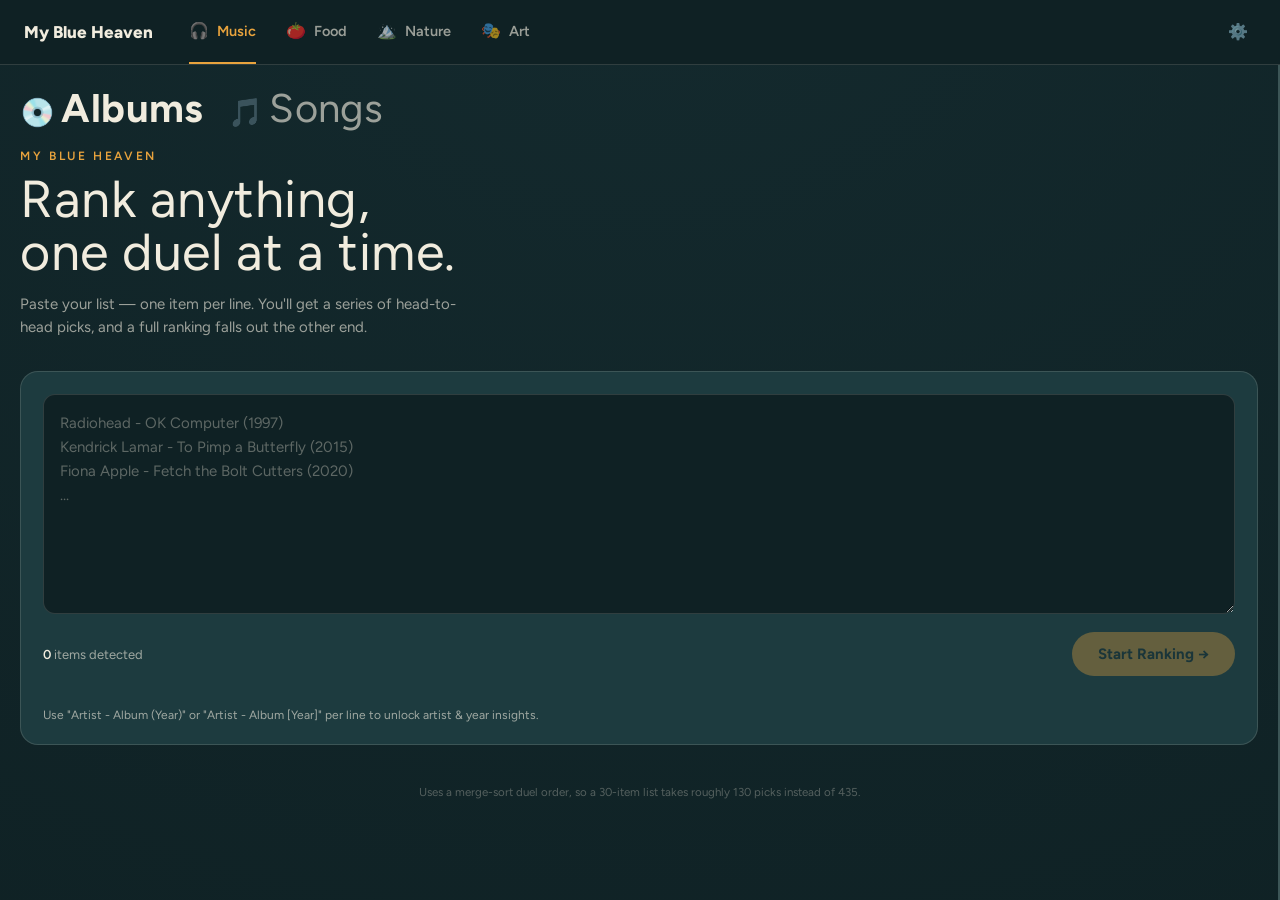
==== commit bda22ff3: "1" ====
--- a/pairwise-ranker.html
+++ b/pairwise-ranker.html
@@ -4,9 +4,9 @@
 <meta charset="UTF-8">
 <meta name="viewport" content="width=device-width, initial-scale=1.0">
 <title>My Blue Heaven</title>
-<link rel="icon" type="image/png" sizes="32x32" href="favicon-32.png">
-<link rel="icon" type="image/png" sizes="16x16" href="favicon-16.png">
-<link rel="apple-touch-icon" href="apple-touch-icon.png">
+<link rel="icon" type="image/png" sizes="32x32" href="favicon-32-v2.png">
+<link rel="icon" type="image/png" sizes="16x16" href="favicon-16-v2.png">
+<link rel="apple-touch-icon" href="apple-touch-icon-v2.png">
 <link rel="manifest" href="manifest.json">
 <meta name="theme-color" content="#142A2E">
 <meta name="apple-mobile-web-app-capable" content="yes">
@@ -29,6 +29,7 @@
     --amber: #E8A33D;
     --amber-dark: #C6821F;
     --brick: #C8593F;
+    --green: #5FBF77;
     --radius: 18px;
     --desktop-nav-height: 64px;
   }
@@ -110,6 +111,7 @@
     border-bottom-color: var(--amber);
   }
   .top-nav-icon{ font-size: 16px; line-height: 1; flex-shrink: 0; }
+  .guest-top-nav{ display: none; }
   .top-nav-settings-btn{
     display: flex;
     align-items: center;
@@ -583,6 +585,14 @@
     line-height: 1;
     padding: 4px 6px;
   }
+  .restaurant-score-price-value{
+    font-family: 'Figtree', sans-serif;
+    font-size: 18px;
+    font-weight: 700;
+    color: var(--green);
+    line-height: 1;
+    padding: 4px 6px;
+  }
 
   /* ---------- RESTAURANT VISITS ----------
      Top-level tabs (one per visit) sitting below the cover photo and
@@ -911,6 +921,35 @@
     line-height: 1.02;
     margin: 0 0 14px;
   }
+  /* Top-level group's sub-tabs (e.g. Albums/Songs under Music) — replaces
+     an H1 in visual weight/position, but as clickable tabs. Sits above
+     everything else on the page, including (for Albums/Songs specifically)
+     the existing Duels/Rankings tab-switcher beneath it — two distinct
+     levels of hierarchy, so styled distinctly from .tab-switcher/.tab-btn
+     rather than reusing them. */
+  .group-sub-tabs{
+    display: flex;
+    align-items: baseline;
+    gap: 24px;
+    margin: 0 0 20px;
+    flex-wrap: wrap;
+  }
+  .group-sub-tab-btn{
+    background: none;
+    border: none;
+    padding: 0;
+    font-family: 'Figtree', sans-serif;
+    font-weight: 400;
+    letter-spacing: 0.01em;
+    font-size: clamp(26px, 4.5vw, 40px);
+    line-height: 1.02;
+    color: var(--chalk-dim);
+    cursor: pointer;
+    transition: color 0.15s ease;
+  }
+  .group-sub-tab-btn .group-sub-tab-icon{ font-size: 0.7em; margin-right: 6px; }
+  .group-sub-tab-btn:hover{ color: var(--chalk); }
+  .group-sub-tab-btn.active{ color: var(--chalk); font-weight: 700; }
   .page-heading-row{
     display: flex;
     align-items: center;
@@ -1016,12 +1055,55 @@
   .import-row{
     display: flex;
     align-items: center;
-    justify-content: center;
+    justify-content: space-between;
     gap: 10px;
     margin-top: 16px;
     color: var(--chalk-dim);
     font-size: 13px;
     flex-wrap: wrap;
+  }
+  .toggle-switch{
+    position: relative;
+    display: inline-block;
+    width: 44px;
+    height: 24px;
+    cursor: pointer;
+    flex-shrink: 0;
+  }
+  .toggle-switch input{
+    position: absolute;
+    inset: 0;
+    opacity: 0;
+    margin: 0;
+    cursor: pointer;
+    z-index: 1;
+  }
+  .toggle-switch-track{
+    position: absolute;
+    inset: 0;
+    background: var(--bg-2);
+    border: 1px solid var(--panel-line);
+    border-radius: 999px;
+    transition: background 0.2s ease, border-color 0.2s ease;
+  }
+  .toggle-switch-track::before{
+    content: '';
+    position: absolute;
+    top: 2px;
+    left: 2px;
+    width: 18px;
+    height: 18px;
+    background: var(--chalk-dim);
+    border-radius: 50%;
+    transition: transform 0.2s ease, background 0.2s ease;
+  }
+  .toggle-switch input:checked + .toggle-switch-track{
+    background: var(--amber-dark);
+    border-color: var(--amber);
+  }
+  .toggle-switch input:checked + .toggle-switch-track::before{
+    transform: translateX(20px);
+    background: var(--amber);
   }
   .dock-import-row{
     display: flex;
@@ -1035,7 +1117,7 @@
   .lastfm-row{
     display: flex;
     align-items: center;
-    justify-content: center;
+    justify-content: space-between;
     gap: 10px;
     color: var(--chalk-dim);
     font-size: 13px;
@@ -1289,6 +1371,15 @@
     padding: 3px 8px;
     border-radius: 999px;
     white-space: nowrap;
+    flex-shrink: 0;
+  }
+  /* Restaurants list row's tier indicator — same fill as .tier-chip, just a
+     plain circle with no text, matching that chip's approximate height. */
+  .restaurant-tier-dot{
+    display: inline-block;
+    width: 18px;
+    height: 18px;
+    border-radius: 50%;
     flex-shrink: 0;
   }
   .restaurant-name-row{
@@ -1372,13 +1463,13 @@
   .restaurant-gold-grid{
     display: grid;
     grid-template-columns: repeat(auto-fill, minmax(260px, 1fr));
-    gap: 12px;
+    gap: 2px;
     margin-bottom: 28px;
   }
   .restaurant-gold-card{
     position: relative;
     aspect-ratio: 1 / 1;
-    border-radius: 10px;
+    border-radius: 4px;
     overflow: hidden;
     cursor: pointer;
     background: var(--bg-2);
@@ -1418,13 +1509,9 @@
     top: 8px;
     right: 8px;
     z-index: 1;
-    font-family: 'Figtree', sans-serif;
-    font-size: 10px;
-    font-weight: 800;
-    padding: 3px 8px;
-    border-radius: 999px;
-    text-transform: uppercase;
-    letter-spacing: 0.02em;
+    width: 18px;
+    height: 18px;
+    border-radius: 50%;
   }
   .restaurant-gold-card-overlay{
     position: absolute;
@@ -1548,7 +1635,7 @@
     appearance: none;
     -webkit-appearance: none;
     -moz-appearance: none;
-    background: var(--bg-2) url("data:image/svg+xml,%3Csvg xmlns='http://www.w3.org/2000/svg' width='10' height='6' viewBox='0 0 10 6'%3E%3Cpath d='M1 1l4 4 4-4' stroke='%23F1ECDE' stroke-opacity='0.65' stroke-width='1.5' fill='none' stroke-linecap='round' stroke-linejoin='round'/%3E%3C/svg%3E") no-repeat right 12px center;
+    background: var(--bg-2);
     color: var(--chalk);
     border: 1px solid var(--panel-line);
     border-radius: 999px;
@@ -1559,12 +1646,15 @@
   }
   .filter-input::placeholder{ color: var(--chalk-dim); font-weight: 500; }
   .filter-input:focus{ outline: none; border-color: var(--amber); }
-  .filter-input:not(:placeholder-shown){ background-image: none; } /* clear (X) button occupies this same corner once there's a value */
   .filter-input::-webkit-calendar-picker-indicator{
-    display: none; /* Chrome's own hover-revealed datalist arrow — separate from, and redundant with, the custom one above */
+    display: none; /* Chrome's own hover-revealed datalist arrow */
     opacity: 0;
     pointer-events: none;
   }
+  /* 12px gap between the search bar and the restaurants themselves below it
+     — scoped to this page specifically, not the shared .filters-group used
+     on Albums/Songs too. */
+  #page-restaurants .filters-group{ margin-bottom: 12px; }
   .year-filter-input{ width: 120px; }
   .artist-filter-input{ width: 160px; }
   .grouping-filter-input{ width: 140px; }
@@ -1755,11 +1845,17 @@
     flex-wrap: wrap;
     margin-bottom: 16px;
     position: sticky;
-    top: 12px;
+    /* The fixed desktop nav (64px tall, z-index 100) sits on top of the
+       same space a plain top:12px would stick to — this clears it,
+       stopping just below the nav instead of hidden underneath it. Only
+       relevant on desktop, where the nav is fixed to the top at all; the
+       mobile override further down (where the nav moves to the bottom
+       instead) reverts this back to a plain 12px. */
+    top: calc(var(--desktop-nav-height) + 12px);
     z-index: 10;
     background: var(--panel);
     border: 1px solid var(--panel-line);
-    border-radius: 999px;
+    border-radius: 8px;
     padding: 12px 16px;
     box-shadow: 0 8px 24px rgba(0,0,0,0.28);
   }
@@ -1784,11 +1880,31 @@
     flex-wrap: wrap;
     margin-bottom: 16px;
     position: sticky;
-    top: 12px;
+    top: calc(var(--desktop-nav-height) + 12px); /* see .reorder-bar's identical comment above */
     z-index: 10;
     background: var(--panel);
     border: 1px solid var(--panel-line);
-    border-radius: 999px;
+    border-radius: 8px;
+    padding: 12px 16px;
+    box-shadow: 0 8px 24px rgba(0,0,0,0.28);
+  }
+
+  /* Dishes' own copy too, same reasoning as Songs' above — its page also
+     sits outside #page-shell in its own container. Always visible (no
+     display:none base) since Dishes has no isComplete-style gate — the
+     grid and toolbar are always there, nothing to complete first. */
+  #dish-reorder-bar{
+    display: flex;
+    align-items: center;
+    gap: 10px;
+    flex-wrap: wrap;
+    margin-bottom: 16px;
+    position: sticky;
+    top: calc(var(--desktop-nav-height) + 12px);
+    z-index: 10;
+    background: var(--panel);
+    border: 1px solid var(--panel-line);
+    border-radius: 8px;
     padding: 12px 16px;
     box-shadow: 0 8px 24px rgba(0,0,0,0.28);
   }
@@ -1823,6 +1939,26 @@
     transition: background 0.12s ease, color 0.12s ease;
   }
   .row-remove-btn:hover{ background: var(--brick); color: #fff; }
+  /* Dishes' edit-mode equivalent of .row-remove-btn — same size/shape, but
+     a star (removing simply clears the course's score below 12/10, so it
+     drops out of Dishes — never deletes anything) rather than an X. */
+  .dish-unfavorite-btn{
+    width: 26px;
+    height: 26px;
+    border-radius: 50%;
+    background: rgba(255,215,0,0.14);
+    color: #FFD700;
+    border: none;
+    padding: 0;
+    font-size: 14px;
+    cursor: pointer;
+    flex-shrink: 0;
+    display: flex;
+    align-items: center;
+    justify-content: center;
+    transition: background 0.12s ease, color 0.12s ease;
+  }
+  .dish-unfavorite-btn:hover{ background: #FFD700; color: var(--ink); }
 
   .row-relisten-btn{
     width: 26px;
@@ -2233,6 +2369,11 @@
        this guards against any stray horizontal scroll on the shell itself.
     */
     #page-shell{ overflow-x: hidden; }
+    /* The nav moves to the bottom on mobile (further down this block) — the
+       top of the viewport is clear here, unlike on desktop, so this reverts
+       both reorder bars back to a plain 12px rather than clearing a fixed
+       top nav that isn't there. */
+    .reorder-bar, #song-reorder-bar{ top: 12px; }
     #details-panel{
       position: fixed;
       inset: 0;
@@ -2361,6 +2502,88 @@
       padding-bottom: calc(var(--mobile-tabbar-height) + env(safe-area-inset-bottom, 0px) + 20px);
     }
   }
+
+  /* ---------- GUEST VIEW ---------- */
+  /* See applyGuestViewMode's own comment for the full reasoning — this is
+     the visual half (hiding nav tabs, rank/score/tier indicators, and every
+     editing affordance); the data-safety half lives in the shared mutation
+     functions in JS, since a hidden button doesn't stop a still-listening
+     drop zone. Order in the list/grid is untouched — that's the ranking
+     Guest View still shows, just without the numbers/tiers that spell it
+     out explicitly.
+     Spec is "Restaurants and Hikes only" — rather than showing the normal
+     grouped nav with everything else hidden inside it, the whole thing
+     swaps for a dedicated, flat 2-tab bar (#guest-top-nav) built for
+     exactly this. That also means the sub-navs embedded in the Restaurants
+     and Hikes pages themselves (Food's own Restaurants/Dishes switcher,
+     Nature's own Hikes/Roads/Parks switcher) hide too, since they'd
+     otherwise offer a second, redundant way to reach the same two pages
+     while also exposing Dishes/Roads/Parks, which shouldn't be reachable
+     at all here. */
+  body.guest-view-active .top-nav-inner > .top-nav:not(.guest-top-nav){ display: none; }
+  body.guest-view-active .guest-top-nav{ display: flex; }
+  body.guest-view-active #food-sub-tabs,
+  body.guest-view-active #food-sub-tabs-2,
+  body.guest-view-active #nature-sub-tabs-hikes,
+  body.guest-view-active #nature-sub-tabs-roads,
+  body.guest-view-active #nature-sub-tabs-parks{ display: none; }
+
+  /* Rank/score/tier indicators — restaurant grid + list */
+  body.guest-view-active .restaurant-gold-card-rank,
+  body.guest-view-active .restaurant-gold-card-tier,
+  body.guest-view-active #restaurant-list .rank-num,
+  body.guest-view-active .restaurant-scores-line,
+  body.guest-view-active .tier-chip,
+  body.guest-view-active .restaurant-tier-dot,
+  body.guest-view-active .tiers-panel,
+  body.guest-view-active .restaurant-heading-actions .btn-ghost[id="restaurant-rearrange-btn"]{ display: none; }
+  /* The tier-driven colored left border on list rows is itself a score
+     indicator (color maps directly to tier) — cleared the same way a tier
+     chip is hidden, rather than leaving a colorless assumption in place. */
+  body.guest-view-active #restaurant-list li{ border-left: none !important; }
+
+  /* Every editing affordance: new/rearrange/edit restaurant, visits,
+     courses, pairings, photos (add/remove/replace), and the bulk importer.
+     Viewing (tabs, dropdown, gallery navigation) is untouched — only
+     controls that create, remove, or modify something are hidden. */
+  body.guest-view-active #restaurant-tiers-panel{ display: none; }
+  body.guest-view-active #restaurant-new-btn,
+  body.guest-view-active #restaurant-rearrange-btn,
+  body.guest-view-active .details-edit-btn,
+  body.guest-view-active .restaurant-visit-add-btn,
+  body.guest-view-active .restaurant-bulk-import-btn,
+  body.guest-view-active #restaurant-visit-edit-btn,
+  body.guest-view-active .restaurant-course-add-btn,
+  body.guest-view-active .restaurant-course-remove-btn,
+  body.guest-view-active .restaurant-course-pairing-btn,
+  body.guest-view-active .restaurant-course-photo-add-btn,
+  body.guest-view-active .restaurant-photo-add-tile,
+  body.guest-view-active .restaurant-photo-remove-btn,
+  body.guest-view-active .lightbox-cover-toggle-btn,
+  body.guest-view-active .lightbox-delete-btn{ display: none !important; }
+  /* Course/pairing text and score selects, and the cover/course/pairing
+     photo drop zones themselves — read-only, not just their buttons hidden.
+     pointer-events:none stops both click-to-upload and drag-drop; the
+     inputs are also genuinely disabled so no stray keystroke could edit
+     text even if focus landed there some other way. */
+  body.guest-view-active .restaurant-course-text,
+  body.guest-view-active .restaurant-score-select{ pointer-events: none; }
+  /* Both drop zones keep pointer-events so clicking still opens the
+     gallery to VIEW existing photos (a read action) — the actual upload
+     paths (click-when-empty, drag-drop) are blocked precisely in JS instead
+     of here, since a single click handler on each serves both behaviors
+     and CSS can't distinguish between them. */
+  body.guest-view-active .restaurant-cover-drop,
+  body.guest-view-active .restaurant-course-photo-drop{ cursor: default; }
+  body.guest-view-active .restaurant-cover-drop img,
+  body.guest-view-active .restaurant-course-photo-drop img{ cursor: pointer; }
+
+  /* One specific, hard-coded Google account (see LOCKED_GUEST_EMAIL) — on
+     top of everything guest-view-active already hides (this account always
+     has that set too, forced on sign-in), this additionally removes their
+     only path to the Settings tab, where the Guest View toggle itself
+     lives — so there's no way for this account to ever turn it back off. */
+  body.locked-guest-account #top-nav-settings-btn{ display: none; }
 </style>
 <script type="module">
   import { initializeApp } from "https://www.gstatic.com/firebasejs/12.18.0/firebase-app.js";
@@ -2412,9 +2635,18 @@
     <div class="top-nav-inner">
       <span class="top-nav-brand">My Blue Heaven</span>
       <div class="top-nav">
-        <button class="top-nav-btn active" id="top-nav-albums-btn" type="button"><span class="top-nav-icon">💿</span><span class="top-nav-label">Albums</span></button>
-        <button class="top-nav-btn" id="top-nav-songs-btn" type="button"><span class="top-nav-icon">🎵</span><span class="top-nav-label">Songs</span></button>
-        <button class="top-nav-btn" id="top-nav-restaurants-btn" type="button"><span class="top-nav-icon">🍴</span><span class="top-nav-label">Restaurants</span></button>
+        <button class="top-nav-btn active" id="top-nav-music-btn" type="button"><span class="top-nav-icon">🎧</span><span class="top-nav-label">Music</span></button>
+        <button class="top-nav-btn" id="top-nav-food-btn" type="button"><span class="top-nav-icon">🍅</span><span class="top-nav-label">Food</span></button>
+        <button class="top-nav-btn" id="top-nav-nature-btn" type="button"><span class="top-nav-icon">🏔️</span><span class="top-nav-label">Nature</span></button>
+        <button class="top-nav-btn" id="top-nav-art-btn" type="button"><span class="top-nav-icon">🎭</span><span class="top-nav-label">Art</span></button>
+      </div>
+      <!-- Dedicated to Guest View — hidden entirely otherwise (see the
+           body.guest-view-active rules), shown in place of .top-nav rather
+           than showing the normal grouped nav with items hidden inside it.
+           Flat (no grouping/sub-tabs) since there's only the two. -->
+      <div class="top-nav guest-top-nav" id="guest-top-nav">
+        <button class="top-nav-btn active" id="guest-nav-restaurants-btn" type="button"><span class="top-nav-icon">🍴</span><span class="top-nav-label">Restaurants</span></button>
+        <button class="top-nav-btn" id="guest-nav-hikes-btn" type="button"><span class="top-nav-icon">🏕️</span><span class="top-nav-label">Hikes</span></button>
       </div>
       <button class="top-nav-settings-btn" id="top-nav-settings-btn" type="button" title="Settings"><span class="top-nav-icon">⚙️</span><span class="top-nav-label">Settings</span></button>
     </div>
@@ -2422,6 +2654,11 @@
 
   <div id="page-albums" class="top-page active">
   <div id="app">
+
+  <div class="group-sub-tabs" id="music-sub-tabs">
+    <button class="group-sub-tab-btn active" id="music-subtab-albums-btn" type="button"><span class="group-sub-tab-icon">💿</span>Albums</button>
+    <button class="group-sub-tab-btn" id="music-subtab-songs-btn" type="button"><span class="group-sub-tab-icon">🎵</span>Songs</button>
+  </div>
 
   <!-- SCREEN 1: INPUT -->
   <section class="screen active" id="screen-input">
@@ -2488,7 +2725,6 @@
     </div>
 
     <div class="tab-panel" id="tab-results">
-      <p class="eyebrow">Standings</p>
       <h1 id="results-heading">Your Album Rankings</h1>
       <p class="sub" id="results-sub"></p>
 
@@ -2604,6 +2840,11 @@
   <div id="page-songs" class="top-page">
   <div class="song-app">
 
+  <div class="group-sub-tabs" id="music-sub-tabs-songs">
+    <button class="group-sub-tab-btn" id="music-subtab-albums-btn-2" type="button"><span class="group-sub-tab-icon">💿</span>Albums</button>
+    <button class="group-sub-tab-btn active" id="music-subtab-songs-btn-2" type="button"><span class="group-sub-tab-icon">🎵</span>Songs</button>
+  </div>
+
     <section class="screen active" id="song-screen-input">
       <p class="eyebrow">Songs</p>
       <h1>Rank your loved songs,<br>one duel at a time.</h1>
@@ -2663,7 +2904,6 @@
       </div>
 
       <div class="tab-panel" id="song-tab-results">
-        <p class="eyebrow">Standings</p>
         <h1>Your Song Rankings</h1>
         <p class="sub" id="song-results-sub"></p>
 
@@ -2738,9 +2978,11 @@
 
   <div id="page-restaurants" class="top-page">
     <div class="page-content">
-      <p class="eyebrow">Restaurants</p>
       <div class="page-heading-row">
-        <h1>Restaurant List</h1>
+        <div class="group-sub-tabs" id="food-sub-tabs">
+          <button class="group-sub-tab-btn active" id="food-subtab-restaurants-btn" type="button"><span class="group-sub-tab-icon">🍴</span>Restaurants</button>
+          <button class="group-sub-tab-btn" id="food-subtab-dishes-btn" type="button"><span class="group-sub-tab-icon">🍽️</span>Dishes</button>
+        </div>
         <div class="restaurant-heading-actions">
           <button class="btn-ghost" id="restaurant-rearrange-btn" type="button">Rearrange</button>
           <button class="btn-primary" id="restaurant-rearrange-save-btn" type="button" style="display:none;">Save Order</button>
@@ -2774,10 +3016,111 @@
     </div>
   </div>
 
+  <div id="page-dishes" class="top-page">
+    <div class="page-content">
+      <div class="group-sub-tabs" id="food-sub-tabs-2">
+        <button class="group-sub-tab-btn" id="food-subtab-restaurants-btn-2" type="button"><span class="group-sub-tab-icon">🍴</span>Restaurants</button>
+        <button class="group-sub-tab-btn active" id="food-subtab-dishes-btn-2" type="button"><span class="group-sub-tab-icon">🍽️</span>Dishes</button>
+      </div>
+
+      <div class="reorder-bar" id="dish-reorder-bar" style="display:flex;">
+        <button class="btn-ghost" id="dish-reorder-toggle-btn" type="button">Edit</button>
+        <div class="reorder-edit-controls" id="dish-reorder-edit-controls">
+          <button class="btn-primary" id="dish-reorder-save-btn" type="button">Save Changes</button>
+          <button class="btn-ghost" id="dish-reorder-cancel-btn" type="button">Cancel</button>
+          <span class="reorder-hint">Type a position number to reorder, edit comments, or tap the star to remove.</span>
+        </div>
+      </div>
+
+      <ol class="results-list grid-mode" id="dish-results-list"></ol>
+      <p class="restaurant-course-empty" id="dish-empty-message" style="display:none;">No dishes yet — score a course 12/10 from a restaurant's details tray to add it here.</p>
+    </div>
+  </div>
+
+  <!-- Nature and Art are placeholders — each sub-page is empty for now,
+       to be defined later. Structure mirrors Music/Food: each sub-page is
+       its own top-level .top-page div with its own copy of the group's
+       sub-nav, only one of which is ever visible at a time. -->
+  <div id="page-hikes" class="top-page">
+    <div class="page-content">
+      <div class="group-sub-tabs" id="nature-sub-tabs-hikes">
+        <button class="group-sub-tab-btn active" id="nature-subtab-hikes-btn" type="button"><span class="group-sub-tab-icon">🏕️</span>Hikes</button>
+        <button class="group-sub-tab-btn" id="nature-subtab-roads-btn" type="button"><span class="group-sub-tab-icon">🏎️</span>Roads</button>
+        <button class="group-sub-tab-btn" id="nature-subtab-parks-btn" type="button"><span class="group-sub-tab-icon">🏞️</span>Parks</button>
+      </div>
+      <p class="footer-note">Coming soon.</p>
+    </div>
+  </div>
+
+  <div id="page-roads" class="top-page">
+    <div class="page-content">
+      <div class="group-sub-tabs" id="nature-sub-tabs-roads">
+        <button class="group-sub-tab-btn" id="nature-subtab-hikes-btn-2" type="button"><span class="group-sub-tab-icon">🏕️</span>Hikes</button>
+        <button class="group-sub-tab-btn active" id="nature-subtab-roads-btn-2" type="button"><span class="group-sub-tab-icon">🏎️</span>Roads</button>
+        <button class="group-sub-tab-btn" id="nature-subtab-parks-btn-2" type="button"><span class="group-sub-tab-icon">🏞️</span>Parks</button>
+      </div>
+      <p class="footer-note">Coming soon.</p>
+    </div>
+  </div>
+
+  <div id="page-parks" class="top-page">
+    <div class="page-content">
+      <div class="group-sub-tabs" id="nature-sub-tabs-parks">
+        <button class="group-sub-tab-btn" id="nature-subtab-hikes-btn-3" type="button"><span class="group-sub-tab-icon">🏕️</span>Hikes</button>
+        <button class="group-sub-tab-btn" id="nature-subtab-roads-btn-3" type="button"><span class="group-sub-tab-icon">🏎️</span>Roads</button>
+        <button class="group-sub-tab-btn active" id="nature-subtab-parks-btn-3" type="button"><span class="group-sub-tab-icon">🏞️</span>Parks</button>
+      </div>
+      <p class="footer-note">Coming soon.</p>
+    </div>
+  </div>
+
+  <div id="page-books" class="top-page">
+    <div class="page-content">
+      <div class="group-sub-tabs" id="art-sub-tabs-books">
+        <button class="group-sub-tab-btn active" id="art-subtab-books-btn" type="button"><span class="group-sub-tab-icon">📖</span>Books</button>
+        <button class="group-sub-tab-btn" id="art-subtab-movies-btn" type="button"><span class="group-sub-tab-icon">🍿</span>Movies</button>
+        <button class="group-sub-tab-btn" id="art-subtab-games-btn" type="button"><span class="group-sub-tab-icon">🎮</span>Games</button>
+      </div>
+      <p class="footer-note">Coming soon.</p>
+    </div>
+  </div>
+
+  <div id="page-movies" class="top-page">
+    <div class="page-content">
+      <div class="group-sub-tabs" id="art-sub-tabs-movies">
+        <button class="group-sub-tab-btn" id="art-subtab-books-btn-2" type="button"><span class="group-sub-tab-icon">📖</span>Books</button>
+        <button class="group-sub-tab-btn active" id="art-subtab-movies-btn-2" type="button"><span class="group-sub-tab-icon">🍿</span>Movies</button>
+        <button class="group-sub-tab-btn" id="art-subtab-games-btn-2" type="button"><span class="group-sub-tab-icon">🎮</span>Games</button>
+      </div>
+      <p class="footer-note">Coming soon.</p>
+    </div>
+  </div>
+
+  <div id="page-games" class="top-page">
+    <div class="page-content">
+      <div class="group-sub-tabs" id="art-sub-tabs-games">
+        <button class="group-sub-tab-btn" id="art-subtab-books-btn-3" type="button"><span class="group-sub-tab-icon">📖</span>Books</button>
+        <button class="group-sub-tab-btn" id="art-subtab-movies-btn-3" type="button"><span class="group-sub-tab-icon">🍿</span>Movies</button>
+        <button class="group-sub-tab-btn active" id="art-subtab-games-btn-3" type="button"><span class="group-sub-tab-icon">🎮</span>Games</button>
+      </div>
+      <p class="footer-note">Coming soon.</p>
+    </div>
+  </div>
+
   <div id="page-settings" class="top-page">
     <div class="page-content">
-      <p class="eyebrow">Settings</p>
       <h1>Settings</h1>
+
+      <div class="settings-section">
+        <h2 class="settings-section-title">Guest View</h2>
+        <div class="import-row">
+          <span>Hides Albums &amp; Songs, strips restaurant rankings/scores down to order-only, and disables all editing — for sharing this device or account with a guest</span>
+          <label class="toggle-switch" title="Enable Guest View">
+            <input type="checkbox" id="guest-view-toggle">
+            <span class="toggle-switch-track"></span>
+          </label>
+        </div>
+      </div>
 
       <div class="settings-section">
         <h2 class="settings-section-title">Full Backup</h2>
@@ -2816,31 +3159,14 @@
           </div>
           <div class="lastfm-form" id="cloudinary-form" style="display:none;">
             <input type="text" id="cloudinary-cloudname-input" placeholder="Cloud name" autocomplete="off">
-            <input type="text" id="cloudinary-preset-input" placeholder="Unsigned upload preset" autocomplete="off">
+            <input type="text" id="cloudinary-worker-url-input" placeholder="Signing Worker URL (https://...workers.dev)" autocomplete="off">
             <button class="btn-primary" id="cloudinary-save-btn" type="button">Save</button>
-            <a class="lastfm-help-link" href="https://cloudinary.com/documentation/upload_images#unsigned_upload" target="_blank" rel="noopener noreferrer">How to create an unsigned preset →</a>
           </div>
         </div>
-        <div class="import-row" id="cloudinary-migrate-row" style="display:none;">
-          <span id="cloudinary-migrate-status">Move existing album art from local storage to Cloudinary</span>
-          <button class="btn-ghost" id="cloudinary-migrate-btn" type="button">Migrate Art to Cloudinary</button>
-        </div>
       </div>
 
       <div class="settings-section">
         <h2 class="settings-section-title">Album Ranker Settings</h2>
-
-        <div class="import-row">
-          <span>Already have a ranked list?</span>
-          <button class="btn-ghost" id="import-list-btn-home" type="button">Import List (.txt/.xlsx)</button>
-          <input type="file" id="import-list-file-home" accept=".txt,.xlsx" style="display:none;">
-        </div>
-
-        <div class="import-row">
-          <span>Have a progress file from another session?</span>
-          <button class="btn-ghost" id="import-btn">Import Progress (.json)</button>
-          <input type="file" id="import-file" accept="application/json,.json" style="display:none;">
-        </div>
 
         <div class="lastfm-block">
           <div class="lastfm-row">
@@ -2854,16 +3180,6 @@
             <button class="btn-primary" id="lastfm-save-btn" type="button">Save</button>
             <a class="lastfm-help-link" href="https://www.last.fm/api/account/create" target="_blank" rel="noopener noreferrer">Get a free API key →</a>
           </div>
-        </div>
-      </div>
-
-      <div class="settings-section">
-        <h2 class="settings-section-title">Song Ranker Settings</h2>
-
-        <div class="import-row">
-          <span>Have a song progress file from another session?</span>
-          <button class="btn-ghost" id="song-import-btn">Import Progress (.json)</button>
-          <input type="file" id="song-import-file" accept="application/json,.json" style="display:none;">
         </div>
       </div>
 
@@ -3103,11 +3419,8 @@
   const cloudinaryDisconnectBtn = document.getElementById('cloudinary-disconnect-btn');
   const cloudinaryForm = document.getElementById('cloudinary-form');
   const cloudinaryCloudnameInput = document.getElementById('cloudinary-cloudname-input');
-  const cloudinaryPresetInput = document.getElementById('cloudinary-preset-input');
+  const cloudinaryWorkerUrlInput = document.getElementById('cloudinary-worker-url-input');
   const cloudinarySaveBtn = document.getElementById('cloudinary-save-btn');
-  const cloudinaryMigrateRow = document.getElementById('cloudinary-migrate-row');
-  const cloudinaryMigrateStatus = document.getElementById('cloudinary-migrate-status');
-  const cloudinaryMigrateBtn = document.getElementById('cloudinary-migrate-btn');
   const modalOverlay = document.getElementById('modal-overlay');
   const modalTitle = document.getElementById('modal-title');
   const modalBody = document.getElementById('modal-body');
@@ -3124,7 +3437,6 @@
   const lightboxDeleteBtn = document.getElementById('lightbox-delete-btn');
   const pageAlbums = document.getElementById('page-albums');
   const pageSettings = document.getElementById('page-settings');
-  const topNavAlbumsBtn = document.getElementById('top-nav-albums-btn');
   const topNavSettingsBtn = document.getElementById('top-nav-settings-btn');
   const lastfmStatusText = document.getElementById('lastfm-status-text');
   const lastfmConnectBtn = document.getElementById('lastfm-connect-btn');
@@ -3136,10 +3448,67 @@
   const musicbeeStatusText = document.getElementById('musicbee-status-text');
   const musicbeeImportBtn = document.getElementById('musicbee-import-btn');
   const musicbeeImportFile = document.getElementById('musicbee-import-file');
-  const topNavSongsBtn = document.getElementById('top-nav-songs-btn');
   const pageSongs = document.getElementById('page-songs');
-  const topNavRestaurantsBtn = document.getElementById('top-nav-restaurants-btn');
   const pageRestaurants = document.getElementById('page-restaurants');
+  const pageDishes = document.getElementById('page-dishes');
+  const pageHikes = document.getElementById('page-hikes');
+  const pageRoads = document.getElementById('page-roads');
+  const pageParks = document.getElementById('page-parks');
+  const pageBooks = document.getElementById('page-books');
+  const pageMovies = document.getElementById('page-movies');
+  const pageGames = document.getElementById('page-games');
+
+  // ---------- TOP-LEVEL NAV: groups (Music/Food/Nature/Art/Settings), each
+  // containing their own sub-tabs. See switchTopGroup/switchXSubPage further
+  // down for how these fit together. ----------
+  const topNavMusicBtn = document.getElementById('top-nav-music-btn');
+  const guestNavRestaurantsBtn = document.getElementById('guest-nav-restaurants-btn');
+  const guestNavHikesBtn = document.getElementById('guest-nav-hikes-btn');
+  const topNavFoodBtn = document.getElementById('top-nav-food-btn');
+  const topNavNatureBtn = document.getElementById('top-nav-nature-btn');
+  const topNavArtBtn = document.getElementById('top-nav-art-btn');
+  let activeTopGroup = 'music';
+  let activeMusicSubPage = 'albums';
+  let activeFoodSubPage = 'restaurants';
+  let activeNatureSubPage = 'hikes';
+  let activeArtSubPage = 'books';
+
+  // Each sub-tab has 2 or 3 copies — one per sub-page in its group, since
+  // only one sub-page is ever visible at a time (see this file's HTML).
+  const musicSubtabAlbumsBtn = document.getElementById('music-subtab-albums-btn');
+  const musicSubtabAlbumsBtn2 = document.getElementById('music-subtab-albums-btn-2');
+  const musicSubtabSongsBtn = document.getElementById('music-subtab-songs-btn');
+  const musicSubtabSongsBtn2 = document.getElementById('music-subtab-songs-btn-2');
+  const foodSubtabRestaurantsBtn = document.getElementById('food-subtab-restaurants-btn');
+  const foodSubtabRestaurantsBtn2 = document.getElementById('food-subtab-restaurants-btn-2');
+  const foodSubtabDishesBtn = document.getElementById('food-subtab-dishes-btn');
+  const foodSubtabDishesBtn2 = document.getElementById('food-subtab-dishes-btn-2');
+  const natureSubtabHikesBtn = document.getElementById('nature-subtab-hikes-btn');
+  const natureSubtabHikesBtn2 = document.getElementById('nature-subtab-hikes-btn-2');
+  const natureSubtabHikesBtn3 = document.getElementById('nature-subtab-hikes-btn-3');
+  const natureSubtabRoadsBtn = document.getElementById('nature-subtab-roads-btn');
+  const natureSubtabRoadsBtn2 = document.getElementById('nature-subtab-roads-btn-2');
+  const natureSubtabRoadsBtn3 = document.getElementById('nature-subtab-roads-btn-3');
+  const natureSubtabParksBtn = document.getElementById('nature-subtab-parks-btn');
+  const natureSubtabParksBtn2 = document.getElementById('nature-subtab-parks-btn-2');
+  const natureSubtabParksBtn3 = document.getElementById('nature-subtab-parks-btn-3');
+  const artSubtabBooksBtn = document.getElementById('art-subtab-books-btn');
+  const artSubtabBooksBtn2 = document.getElementById('art-subtab-books-btn-2');
+  const artSubtabBooksBtn3 = document.getElementById('art-subtab-books-btn-3');
+  const artSubtabMoviesBtn = document.getElementById('art-subtab-movies-btn');
+  const artSubtabMoviesBtn2 = document.getElementById('art-subtab-movies-btn-2');
+  const artSubtabMoviesBtn3 = document.getElementById('art-subtab-movies-btn-3');
+  const artSubtabGamesBtn = document.getElementById('art-subtab-games-btn');
+  const artSubtabGamesBtn2 = document.getElementById('art-subtab-games-btn-2');
+  const artSubtabGamesBtn3 = document.getElementById('art-subtab-games-btn-3');
+
+  const dishReorderBar = document.getElementById('dish-reorder-bar');
+  const dishReorderToggleBtn = document.getElementById('dish-reorder-toggle-btn');
+  const dishReorderEditControls = document.getElementById('dish-reorder-edit-controls');
+  const dishReorderSaveBtn = document.getElementById('dish-reorder-save-btn');
+  const dishReorderCancelBtn = document.getElementById('dish-reorder-cancel-btn');
+  const dishResultsList = document.getElementById('dish-results-list');
+  const dishEmptyMessage = document.getElementById('dish-empty-message');
   const restaurantListEl = document.getElementById('restaurant-list');
   const restaurantGoldGridEl = document.getElementById('restaurant-gold-grid');
   const restaurantNewBtn = document.getElementById('restaurant-new-btn');
@@ -3251,6 +3620,58 @@
   let lastfmUsername = '';
   const lastfmCache = {}; // "artist|||album" -> parsed result object, or null for "not found" — in-memory only, resets each session
   let lastfmRequestId = 0; // bumped on every new fetch; a resolving fetch discards itself if a newer one has since started
+
+  // ---------- GUEST VIEW ----------
+  // A read-only, no-scores mode meant for sharing this device/account with
+  // someone else — hides Albums/Songs entirely (Restaurants + Settings
+  // only), strips rank numbers/scores/tier badges from restaurants (order
+  // alone still reflects the ranking), and blocks editing. Driven by one
+  // body class so CSS handles the visual hiding in one place rather than
+  // scattering conditionals through every render function; actual data
+  // safety is separately enforced in the shared mutation functions
+  // (updateOpenRestaurant, saveOpenRestaurantQuietly, deleteRestaurantPhoto,
+  // setRestaurantCoverPhoto) themselves, since hiding a button doesn't stop
+  // e.g. a drag-drop onto a still-listening drop zone.
+  const GUEST_VIEW_STORAGE_KEY = 'guest-view-enabled';
+  let guestViewEnabled = false;
+
+  async function loadGuestViewSetting(){
+    try{
+      const res = await window.storage.get(GUEST_VIEW_STORAGE_KEY, false);
+      guestViewEnabled = !!(res && res.value === 'true');
+    }catch(e){ guestViewEnabled = false; }
+    // The locked guest account's forced-on state always wins over whatever
+    // happens to be in local storage — this and the auth callback that sets
+    // isLockedGuestAccount are both async and race against each other, so
+    // whichever finishes last has to independently re-assert this rather
+    // than risk one silently overwriting the other.
+    if (isLockedGuestAccount) guestViewEnabled = true;
+    applyGuestViewMode();
+  }
+
+  async function saveGuestViewSetting(){
+    try{ await window.storage.set(GUEST_VIEW_STORAGE_KEY, String(guestViewEnabled), false); }catch(e){ /* best effort */ }
+  }
+
+  function applyGuestViewMode(){
+    document.body.classList.toggle('guest-view-active', guestViewEnabled);
+    const guestViewToggle = document.getElementById('guest-view-toggle');
+    if (guestViewToggle) guestViewToggle.checked = guestViewEnabled;
+    if (guestViewEnabled){
+      // Anything outside Restaurants/Hikes/Settings is hidden — if the
+      // currently active page is one of those, jump to Restaurants so
+      // there's nothing left showing that Guest View is supposed to hide.
+      // Uses switchGuestPage rather than switchTopPage directly so the
+      // dedicated guest nav's own button states correctly update too, not
+      // just which page div is visible.
+      const activeTopPage = document.querySelector('.top-page.active');
+      if (activeTopPage && activeTopPage.id !== 'page-restaurants' && activeTopPage.id !== 'page-hikes' && activeTopPage.id !== 'page-settings'){
+        switchGuestPage('restaurants');
+      }
+    }
+    renderRestaurantsPage();
+    if (openRestaurantIndex !== null) renderRestaurantDetailsContent();
+  }
 
   let loadingDock = []; // raw items marked "need to listen again" — parked outside the main ranking entirely
 
@@ -3412,6 +3833,12 @@
   async function writeFirestoreData(){
     const fb = window.__firebase;
     if (!fb || !firebaseUser) return;
+    // Hard guard, not just a UI-level restriction — this account must never
+    // write under any circumstance, including the read-fails/seed-write
+    // path in loadOrSeedFirestoreData below, which would otherwise risk
+    // overwriting the owner's real data with this account's own (empty)
+    // local state the moment its read comes up empty for any reason.
+    if (isLockedGuestAccount) return;
     try{
       const artKeys = Array.from(new Set([...items, ...loadingDock]));
       const art = {};
@@ -3442,7 +3869,14 @@
     const fb = window.__firebase;
     if (!fb || !firebaseUser) return null;
     try{
-      const docRef = fb.doc(fb.db, 'users', firebaseUser.uid, 'appData', 'main');
+      // The locked guest account reads the OWNER's document, not its own —
+      // its own uid-keyed path has never had anything written to it (see
+      // the write guard above), so reading that would always come up
+      // empty. This is what actually lets it see the owner's data at all;
+      // it requires a matching Firestore security rule granting this
+      // specific read (see this session's chat for the exact rule).
+      const targetUid = isLockedGuestAccount ? OWNER_FIREBASE_UID : firebaseUser.uid;
+      const docRef = fb.doc(fb.db, 'users', targetUid, 'appData', 'main');
       const snap = await fb.getDoc(docRef);
       if (!snap.exists()) return null;
       const data = snap.data();
@@ -3527,21 +3961,68 @@
     if (hasCurrentData) writeFirestoreData();
   }
 
+  // This specific Google account is permanently locked into Guest View —
+  // no toggle, no Settings tab, no way back. Distinct from the general
+  // Guest View toggle above (which the owner can freely flip on/off): this
+  // check overrides that entirely for one hard-coded account, regardless of
+  // whatever this device's own local Guest View setting happens to be.
+  const LOCKED_GUEST_EMAIL = 'meganec96@gmail.com';
+  // Fill this in with the OWNER's own Firebase UID — found in the Firebase
+  // console under Authentication → Users, next to the owner's Google
+  // account. This is what lets the guest account read the owner's actual
+  // data instead of its own (empty) uid-keyed document — see
+  // readFirestoreData below, and the matching Firestore security rule this
+  // requires (see this session's chat for the exact rule to add).
+  const OWNER_FIREBASE_UID = 'YOUR_OWNER_UID_HERE';
+  let isLockedGuestAccount = false;
+
   function initFirebaseSync(){
     const fb = window.__firebase;
     if (!fb) return;
     fb.onAuthStateChanged(fb.auth, async (user) => {
       firebaseUser = user;
       updateFirebaseUI();
+      isLockedGuestAccount = !!(user && user.email === LOCKED_GUEST_EMAIL);
+      document.body.classList.toggle('locked-guest-account', isLockedGuestAccount);
+      if (isLockedGuestAccount){
+        // Sets state and the body class directly, WITHOUT calling
+        // applyGuestViewMode's full re-render — this callback can fire
+        // before restaurantRows' own declaration has executed later in the
+        // script (a real crash caught in testing), so it can't safely call
+        // renderRestaurantsPage this early. The normal startup flow
+        // (checkSavedProgress, or whenever Restaurants is first opened)
+        // renders correctly regardless, since guestViewEnabled is already
+        // true by the time any of that actually runs.
+        guestViewEnabled = true;
+        document.body.classList.add('guest-view-active');
+        const guestViewToggle = document.getElementById('guest-view-toggle');
+        if (guestViewToggle) guestViewToggle.checked = true;
+      }
       if (user){
         await localDataReadyPromise; // see this promise's own comment — avoids racing checkSavedProgress
+        if (isLockedGuestAccount){
+          // Unlike the general Guest View toggle (which the owner uses and
+          // needs Settings to turn back off), this account should never be
+          // allowed to land on Settings at all — redirect away immediately,
+          // now that it's actually safe to call switchGuestPage (which
+          // touches restaurantRows via renderRestaurantsPage).
+          const activeTopPage = document.querySelector('.top-page.active');
+          if (activeTopPage && activeTopPage.id !== 'page-restaurants' && activeTopPage.id !== 'page-hikes'){
+            switchGuestPage('restaurants');
+          }
+        }
         await loadOrSeedFirestoreData();
-        // loadMusicbeeLibrary() is called fire-and-forget at script load and
-        // may not have finished yet — re-awaiting it here is harmless (it's
-        // idempotent) and guarantees musicbeeTracks is actually loaded
-        // before comparing it against Firestore's copy.
-        await loadMusicbeeLibrary();
-        await loadOrSeedMusicbeeFirestore();
+        if (!isLockedGuestAccount){
+          // MusicBee data is Albums-only, and Albums is entirely hidden for
+          // this account — nothing here would ever be shown to it, so
+          // there's no reason to read or seed-write it on their behalf.
+          // loadMusicbeeLibrary() is called fire-and-forget at script load
+          // and may not have finished yet — re-awaiting it here is harmless
+          // (it's idempotent) and guarantees musicbeeTracks is actually
+          // loaded before comparing it against Firestore's copy.
+          await loadMusicbeeLibrary();
+          await loadOrSeedMusicbeeFirestore();
+        }
       }
     });
     firebaseSigninBtn.addEventListener('click', firebaseSignIn);
@@ -3715,25 +4196,24 @@
   // ---------- CLOUDINARY (album art hosting) ----------
   // Optional — when configured, new art uploads go to Cloudinary instead of
   // being stored as base64 locally, and the "Migrate" button below moves
-  // existing base64 art over too. Uses an unsigned upload preset (configured
-  // in your Cloudinary dashboard), the only kind of upload safe to do from
-  // public client-side code — it can't expose your account secret the way a
-  // signed upload would need to.
+  // existing base64 art over too. Uses a SIGNED upload: a Cloudflare Worker
+  // (deployed separately — see cloudinary-sign-worker.js) holds the actual
+  // Cloudinary API secret and hands back a short-lived signature+timestamp
+  // per upload. The app itself never sees or stores the secret — only the
+  // cloud name and the worker's URL, both safe to keep client-side.
   const CLOUDINARY_CONFIG_KEY = 'cloudinary-config';
-  let cloudinaryConfig = null; // { cloudName, uploadPreset } once connected, else null
+  let cloudinaryConfig = null; // { cloudName, workerUrl } once connected, else null
 
   function updateCloudinaryUI(){
-    if (cloudinaryConfig && cloudinaryConfig.cloudName && cloudinaryConfig.uploadPreset){
+    if (cloudinaryConfig && cloudinaryConfig.cloudName && cloudinaryConfig.workerUrl){
       cloudinaryStatusText.textContent = '✅ Connected: ' + cloudinaryConfig.cloudName;
       cloudinaryConnectBtn.style.display = 'none';
       cloudinaryDisconnectBtn.style.display = 'inline-block';
       cloudinaryForm.style.display = 'none';
-      cloudinaryMigrateRow.style.display = 'flex';
     } else {
       cloudinaryStatusText.textContent = 'Cloudinary: not connected';
       cloudinaryConnectBtn.style.display = 'inline-block';
       cloudinaryDisconnectBtn.style.display = 'none';
-      cloudinaryMigrateRow.style.display = 'none';
     }
   }
 
@@ -3759,9 +4239,9 @@
 
   cloudinarySaveBtn.addEventListener('click', async () => {
     const cloudName = cloudinaryCloudnameInput.value.trim();
-    const uploadPreset = cloudinaryPresetInput.value.trim();
-    if (!cloudName || !uploadPreset){ showToast('Enter both a cloud name and an upload preset'); return; }
-    cloudinaryConfig = { cloudName, uploadPreset };
+    const workerUrl = cloudinaryWorkerUrlInput.value.trim();
+    if (!cloudName || !workerUrl){ showToast('Enter both a cloud name and your signing Worker URL'); return; }
+    cloudinaryConfig = { cloudName, workerUrl };
     try{ await window.storage.set(CLOUDINARY_CONFIG_KEY, cloudinaryConfig, false); }catch(e){ /* best effort */ }
     updateCloudinaryUI();
     showToast('Cloudinary connected');
@@ -3824,11 +4304,32 @@
 
   async function uploadToCloudinary(fileOrBlob, folder){
     if (!cloudinaryConfig) throw new Error('Cloudinary not configured');
+    const targetFolder = folder || 'RankHeaven/AlbumArt';
     const uploadable = await compressImageForCloudinary(fileOrBlob);
+
+    let signData;
+    try{
+      const signRes = await fetch(cloudinaryConfig.workerUrl, {
+        method: 'POST',
+        headers: { 'Content-Type': 'application/json' },
+        body: JSON.stringify({ folder: targetFolder })
+      });
+      if (!signRes.ok){
+        let detail = '';
+        try{ const errBody = await signRes.json(); detail = errBody && errBody.error; }catch(e){ /* not JSON */ }
+        throw new Error('Signing request failed (' + signRes.status + ')' + (detail ? ': ' + detail : ''));
+      }
+      signData = await signRes.json();
+    }catch(e){
+      throw new Error('Could not reach the signing Worker: ' + e.message);
+    }
+
     const formData = new FormData();
     formData.append('file', uploadable);
-    formData.append('upload_preset', cloudinaryConfig.uploadPreset);
-    formData.append('folder', folder || 'RankHeaven/AlbumArt');
+    formData.append('folder', targetFolder);
+    formData.append('timestamp', signData.timestamp);
+    formData.append('signature', signData.signature);
+    formData.append('api_key', signData.apiKey);
     const res = await fetch('https://api.cloudinary.com/v1_1/' + cloudinaryConfig.cloudName + '/image/upload', {
       method: 'POST',
       body: formData
@@ -3875,39 +4376,14 @@
     }
   }
 
-  cloudinaryMigrateBtn.addEventListener('click', async () => {
-    if (!cloudinaryConfig) return;
-    const allRaws = Array.from(new Set([...items, ...loadingDock]));
-    const toMigrate = [];
-    for (const raw of allRaws){
-      let val = artCache[raw];
-      if (val === undefined){
-        try{
-          const res = await window.storage.get(artKeyFor(raw), false);
-          val = (res && res.value) ? res.value : null;
-        }catch(e){ val = null; }
-      }
-      if (val && val.indexOf('data:') === 0) toMigrate.push({ raw, dataUrl: val }); // already-migrated (a URL, not data:) items are skipped
-    }
-    if (!toMigrate.length){ showToast('No local art left to migrate'); return; }
-
-    cloudinaryMigrateBtn.disabled = true;
-    let done = 0;
-    // Sequential, not parallel — safer against Cloudinary rate limits for a
-    // large collection, though slower. Each failure is skipped (left as
-    // base64 for now) rather than stopping the whole batch.
-    for (const { raw, dataUrl } of toMigrate){
-      try{
-        const blob = await (await fetch(dataUrl)).blob();
-        const url = await uploadToCloudinary(blob);
-        await setArtForItem(raw, url);
-      }catch(e){ /* best effort — this one stays as base64, move on */ }
-      done++;
-      cloudinaryMigrateStatus.textContent = 'Migrating… ' + done + ' / ' + toMigrate.length;
-    }
-    cloudinaryMigrateBtn.disabled = false;
-    cloudinaryMigrateStatus.textContent = 'Migrated ' + done + ' of ' + toMigrate.length + ' images to Cloudinary';
-  });
+  const guestViewToggleEl = document.getElementById('guest-view-toggle');
+  if (guestViewToggleEl){
+    guestViewToggleEl.addEventListener('change', () => {
+      guestViewEnabled = guestViewToggleEl.checked;
+      saveGuestViewSetting();
+      applyGuestViewMode();
+    });
+  }
 
   loadCloudinaryConfig();
 
@@ -4124,6 +4600,14 @@
   // would also close the lightbox.
   lightboxPrevBtn.addEventListener('click', (e) => { e.stopPropagation(); navigateLightbox(-1); });
   lightboxNextBtn.addEventListener('click', (e) => { e.stopPropagation(); navigateLightbox(1); });
+  // Single-image mode also has lightboxPhotos === null, so navigateLightbox's
+  // own early-return already makes this a no-op there — no need to guard on
+  // 'multi' here too.
+  document.addEventListener('keydown', (e) => {
+    if (!artLightboxOverlay.classList.contains('show')) return;
+    if (e.key === 'ArrowLeft') navigateLightbox(-1);
+    else if (e.key === 'ArrowRight') navigateLightbox(1);
+  });
   lightboxCoverToggleBtn.addEventListener('click', (e) => {
     e.stopPropagation();
     if (!lightboxCoverContext) return;
@@ -5170,8 +5654,7 @@
     songTabSwitcher.style.display = songIsComplete ? 'none' : 'flex';
     if (songIsComplete){
       songLiveDot.style.display = 'none';
-      songResultsSub.innerHTML = '<span class="status-pill final">Ranked ✓</span> ' +
-        songItems.length + ' song' + (songItems.length === 1 ? '' : 's') + '.';
+      songResultsSub.innerHTML = '';
     } else if (songHistory.length === 0){
       songLiveDot.style.display = 'inline-block';
       songResultsSub.innerHTML = '<span class="status-pill live">Live Estimate</span> Make a few picks to see standings take shape.';
@@ -5393,36 +5876,119 @@
   // happening inside either page — switching away from Albums just hides
   // it (its own internal state, screen, and scroll position are untouched
   // underneath), and closes the details panel since it's Albums-specific.
+  // Handles which .top-page div is visible, plus the side effects tied to
+  // that specific page (closing an open details panel when navigating away,
+  // triggering that page's own render). Nav button / sub-tab button states
+  // are handled separately by switchTopGroup and the switchXSubPage
+  // functions below, which both call this — this function itself no longer
+  // touches any button's .active class, since with sub-tabs now nested two
+  // levels deep under a top-level group, a single flat set of "which nav
+  // button is active" toggles doesn't apply the same way it used to.
   function switchTopPage(page){
-    const showAlbums = page === 'albums';
-    const showSongs = page === 'songs';
-    const showRestaurants = page === 'restaurants';
-    const showSettings = page === 'settings';
-    pageAlbums.classList.toggle('active', showAlbums);
-    pageSongs.classList.toggle('active', showSongs);
-    pageRestaurants.classList.toggle('active', showRestaurants);
-    pageSettings.classList.toggle('active', showSettings);
-    topNavAlbumsBtn.classList.toggle('active', showAlbums);
-    topNavSongsBtn.classList.toggle('active', showSongs);
-    topNavRestaurantsBtn.classList.toggle('active', showRestaurants);
-    topNavSettingsBtn.classList.toggle('active', showSettings);
-    if (!showAlbums && selectedItem){
+    // Defense in depth alongside the CSS-hidden Settings button itself —
+    // this account never lands on Settings regardless of how 'settings'
+    // got passed in.
+    if (isLockedGuestAccount && page === 'settings') page = 'restaurants';
+    const pages = {
+      albums: pageAlbums, songs: pageSongs, restaurants: pageRestaurants, dishes: pageDishes,
+      hikes: pageHikes, roads: pageRoads, parks: pageParks,
+      books: pageBooks, movies: pageMovies, games: pageGames,
+      settings: pageSettings
+    };
+    Object.keys(pages).forEach(key => pages[key].classList.toggle('active', key === page));
+
+    if (page !== 'albums' && selectedItem){
       closeDetailsPanel();
     }
-    if (!showRestaurants && openRestaurantIndex !== null){
+    if (page !== 'restaurants' && openRestaurantIndex !== null){
       closeRestaurantDetailsPanel();
     }
-    if (showSongs){
+    if (page === 'songs'){
       renderSongsPage();
     }
-    if (showRestaurants){
+    if (page === 'restaurants'){
       renderRestaurantsPage();
     }
-  }
-  topNavAlbumsBtn.addEventListener('click', () => switchTopPage('albums'));
-  topNavSongsBtn.addEventListener('click', () => switchTopPage('songs'));
-  topNavRestaurantsBtn.addEventListener('click', () => switchTopPage('restaurants'));
-  topNavSettingsBtn.addEventListener('click', () => switchTopPage('settings'));
+    if (page === 'dishes'){
+      renderDishesPage();
+    }
+  }
+
+  // The dedicated guest nav is flat (just Restaurants/Hikes, no grouping),
+  // so this is simpler than switchTopGroup/switchXSubPage — just toggles
+  // the two buttons and delegates straight to switchTopPage.
+  function switchGuestPage(page){
+    guestNavRestaurantsBtn.classList.toggle('active', page === 'restaurants');
+    guestNavHikesBtn.classList.toggle('active', page === 'hikes');
+    switchTopPage(page);
+  }
+  guestNavRestaurantsBtn.addEventListener('click', () => switchGuestPage('restaurants'));
+  guestNavHikesBtn.addEventListener('click', () => switchGuestPage('hikes'));
+
+  // Top-level group switch — updates which of the 4 group nav buttons (plus
+  // Settings, which isn't really a "group" but lives in this same row) is
+  // active, then shows whatever sub-page was last active within that group
+  // (defaulting to each group's first sub-page the very first time).
+  function switchTopGroup(group){
+    activeTopGroup = group;
+    topNavMusicBtn.classList.toggle('active', group === 'music');
+    topNavFoodBtn.classList.toggle('active', group === 'food');
+    topNavNatureBtn.classList.toggle('active', group === 'nature');
+    topNavArtBtn.classList.toggle('active', group === 'art');
+    topNavSettingsBtn.classList.toggle('active', group === 'settings');
+    if (group === 'music') switchTopPage(activeMusicSubPage);
+    else if (group === 'food') switchTopPage(activeFoodSubPage);
+    else if (group === 'nature') switchTopPage(activeNatureSubPage);
+    else if (group === 'art') switchTopPage(activeArtSubPage);
+    else if (group === 'settings') switchTopPage('settings');
+  }
+
+  // Each of these toggles both copies of its group's sub-nav (one lives on
+  // each sub-page, since only one sub-page is ever visible at a time — see
+  // this file's HTML for why) before delegating to switchTopPage.
+  function switchMusicSubPage(page){
+    activeMusicSubPage = page;
+    [musicSubtabAlbumsBtn, musicSubtabAlbumsBtn2].forEach(b => b.classList.toggle('active', page === 'albums'));
+    [musicSubtabSongsBtn, musicSubtabSongsBtn2].forEach(b => b.classList.toggle('active', page === 'songs'));
+    switchTopPage(page);
+  }
+  function switchFoodSubPage(page){
+    activeFoodSubPage = page;
+    [foodSubtabRestaurantsBtn, foodSubtabRestaurantsBtn2].forEach(b => b.classList.toggle('active', page === 'restaurants'));
+    [foodSubtabDishesBtn, foodSubtabDishesBtn2].forEach(b => b.classList.toggle('active', page === 'dishes'));
+    switchTopPage(page);
+  }
+  function switchNatureSubPage(page){
+    activeNatureSubPage = page;
+    [natureSubtabHikesBtn, natureSubtabHikesBtn2, natureSubtabHikesBtn3].forEach(b => b.classList.toggle('active', page === 'hikes'));
+    [natureSubtabRoadsBtn, natureSubtabRoadsBtn2, natureSubtabRoadsBtn3].forEach(b => b.classList.toggle('active', page === 'roads'));
+    [natureSubtabParksBtn, natureSubtabParksBtn2, natureSubtabParksBtn3].forEach(b => b.classList.toggle('active', page === 'parks'));
+    switchTopPage(page);
+  }
+  function switchArtSubPage(page){
+    activeArtSubPage = page;
+    [artSubtabBooksBtn, artSubtabBooksBtn2, artSubtabBooksBtn3].forEach(b => b.classList.toggle('active', page === 'books'));
+    [artSubtabMoviesBtn, artSubtabMoviesBtn2, artSubtabMoviesBtn3].forEach(b => b.classList.toggle('active', page === 'movies'));
+    [artSubtabGamesBtn, artSubtabGamesBtn2, artSubtabGamesBtn3].forEach(b => b.classList.toggle('active', page === 'games'));
+    switchTopPage(page);
+  }
+
+  topNavMusicBtn.addEventListener('click', () => switchTopGroup('music'));
+  topNavFoodBtn.addEventListener('click', () => switchTopGroup('food'));
+  topNavNatureBtn.addEventListener('click', () => switchTopGroup('nature'));
+  topNavArtBtn.addEventListener('click', () => switchTopGroup('art'));
+  topNavSettingsBtn.addEventListener('click', () => switchTopGroup('settings'));
+
+  [musicSubtabAlbumsBtn, musicSubtabAlbumsBtn2].forEach(b => b.addEventListener('click', () => switchMusicSubPage('albums')));
+  [musicSubtabSongsBtn, musicSubtabSongsBtn2].forEach(b => b.addEventListener('click', () => switchMusicSubPage('songs')));
+  [foodSubtabRestaurantsBtn, foodSubtabRestaurantsBtn2].forEach(b => b.addEventListener('click', () => switchFoodSubPage('restaurants')));
+  [foodSubtabDishesBtn, foodSubtabDishesBtn2].forEach(b => b.addEventListener('click', () => switchFoodSubPage('dishes')));
+  [natureSubtabHikesBtn, natureSubtabHikesBtn2, natureSubtabHikesBtn3].forEach(b => b.addEventListener('click', () => switchNatureSubPage('hikes')));
+  [natureSubtabRoadsBtn, natureSubtabRoadsBtn2, natureSubtabRoadsBtn3].forEach(b => b.addEventListener('click', () => switchNatureSubPage('roads')));
+  [natureSubtabParksBtn, natureSubtabParksBtn2, natureSubtabParksBtn3].forEach(b => b.addEventListener('click', () => switchNatureSubPage('parks')));
+  [artSubtabBooksBtn, artSubtabBooksBtn2, artSubtabBooksBtn3].forEach(b => b.addEventListener('click', () => switchArtSubPage('books')));
+  [artSubtabMoviesBtn, artSubtabMoviesBtn2, artSubtabMoviesBtn3].forEach(b => b.addEventListener('click', () => switchArtSubPage('movies')));
+  [artSubtabGamesBtn, artSubtabGamesBtn2, artSubtabGamesBtn3].forEach(b => b.addEventListener('click', () => switchArtSubPage('games')));
 
   // Click anywhere outside the panel closes it — except on a grid card or
   // list row, which have their own click-to-open handling that should just
@@ -5824,30 +6390,32 @@
     switchTab(parsed.isComplete ? 'results' : 'duels');
   }
 
-  importBtn.addEventListener('click', () => importFile.click());
-
-  importFile.addEventListener('change', (e) => {
-    const file = e.target.files[0];
-    if (!file) return;
-    const reader = new FileReader();
-    reader.onload = (evt) => {
-      let parsed;
-      try{
-        parsed = JSON.parse(evt.target.result);
-      }catch(err){
-        showToast("That file's JSON is malformed — if it came from a synced folder, check Dropbox's Version History to restore an earlier copy");
-        return;
-      }
-      if (parsed && Array.isArray(parsed.items) && parsed.items.length >= 2){
-        resumeFromData(parsed);
-        saveProgress(); // persist the import itself — resumeFromData only updates in-memory state, and without this the import is lost on refresh and never reaches Firestore
-      } else {
-        showToast("That file doesn't look like a valid progress export");
-      }
-    };
-    reader.readAsText(file);
-    e.target.value = '';
-  });
+  if (importBtn && importFile){
+    importBtn.addEventListener('click', () => importFile.click());
+
+    importFile.addEventListener('change', (e) => {
+      const file = e.target.files[0];
+      if (!file) return;
+      const reader = new FileReader();
+      reader.onload = (evt) => {
+        let parsed;
+        try{
+          parsed = JSON.parse(evt.target.result);
+        }catch(err){
+          showToast("That file's JSON is malformed — if it came from a synced folder, check Dropbox's Version History to restore an earlier copy");
+          return;
+        }
+        if (parsed && Array.isArray(parsed.items) && parsed.items.length >= 2){
+          resumeFromData(parsed);
+          saveProgress(); // persist the import itself — resumeFromData only updates in-memory state, and without this the import is lost on refresh and never reaches Firestore
+        } else {
+          showToast("That file doesn't look like a valid progress export");
+        }
+      };
+      reader.readAsText(file);
+      e.target.value = '';
+    });
+  }
 
   exportBtn.addEventListener('click', async () => {
     const artKeys = Array.from(new Set([...items, ...loadingDock]));
@@ -5992,11 +6560,13 @@
   // Same import, available directly from the home screen — a fresh install
   // has no saved progress and no existing list, so the Results tab (where
   // this used to live exclusively) isn't reachable yet to get to it.
-  importListBtnHome.addEventListener('click', () => importListFileHome.click());
-  importListFileHome.addEventListener('change', (e) => {
-    handleListImportFile(e.target.files[0]);
-    e.target.value = '';
-  });
+  if (importListBtnHome && importListFileHome){
+    importListBtnHome.addEventListener('click', () => importListFileHome.click());
+    importListFileHome.addEventListener('change', (e) => {
+      handleListImportFile(e.target.files[0]);
+      e.target.value = '';
+    });
+  }
 
   // ---------- DOCK-ONLY IMPORT ----------
   // Separate from the full-list import above: this merges into whatever's
@@ -6172,8 +6742,7 @@
       // Maintenance mode: no duel language at all, since there's no visible
       // Duels tab to give "head-to-head picks" any context.
       liveDot.style.display = 'none';
-      resultsSub.innerHTML = '<span class="status-pill final">Ranked ✓</span> ' +
-        items.length + ' album' + (items.length === 1 ? '' : 's') + '.';
+      resultsSub.innerHTML = '';
     } else if (isComplete){
       liveDot.style.display = 'none';
       resultsSub.innerHTML = '<span class="status-pill final">Final Ranking ✓</span> Settled over ' +
@@ -7097,26 +7666,28 @@
   songItemInput.addEventListener('input', updateSongCount);
 
   // Import Song Progress (.json) — Settings tab, mirrors Albums' equivalent.
-  songImportBtn.addEventListener('click', () => songImportFile.click());
-  songImportFile.addEventListener('change', (e) => {
-    const file = e.target.files[0];
-    if (!file) return;
-    const reader = new FileReader();
-    reader.onload = () => {
-      let parsed;
-      try{ parsed = JSON.parse(reader.result); }catch(err){ showToast('Could not read that file'); return; }
-      if (!parsed || !Array.isArray(parsed.songItems) || parsed.songItems.length < 2){
-        showToast("That file doesn't look like a song progress export");
-        return;
-      }
-      resumeSongDataFromSync(parsed);
-      saveSongProgress(); // persist the import itself — see the albums import handler's identical comment
-      showToast('Song progress imported — ' + parsed.songItems.length + ' songs');
-    };
-    reader.onerror = () => showToast('Could not read that file');
-    reader.readAsText(file);
-    e.target.value = '';
-  });
+  if (songImportBtn && songImportFile){
+    songImportBtn.addEventListener('click', () => songImportFile.click());
+    songImportFile.addEventListener('change', (e) => {
+      const file = e.target.files[0];
+      if (!file) return;
+      const reader = new FileReader();
+      reader.onload = () => {
+        let parsed;
+        try{ parsed = JSON.parse(reader.result); }catch(err){ showToast('Could not read that file'); return; }
+        if (!parsed || !Array.isArray(parsed.songItems) || parsed.songItems.length < 2){
+          showToast("That file doesn't look like a song progress export");
+          return;
+        }
+        resumeSongDataFromSync(parsed);
+        saveSongProgress(); // persist the import itself — see the albums import handler's identical comment
+        showToast('Song progress imported — ' + parsed.songItems.length + ' songs');
+      };
+      reader.onerror = () => showToast('Could not read that file');
+      reader.readAsText(file);
+      e.target.value = '';
+    });
+  }
 
   // Shared by sync-file loading, JSON import, and startup resume.
   function resumeSongDataFromSync(parsed){
@@ -7227,6 +7798,7 @@
   // click-to-browse when empty and opens the lightbox once a photo exists,
   // exactly like Albums' details-panel art.
   function setRestaurantCoverPhoto(index, dataUrl){
+    if (guestViewEnabled) return;
     if (!restaurantRows[index]) return;
     restaurantRows[index].coverPhoto = dataUrl;
     saveRestaurantProgress();
@@ -7250,6 +7822,7 @@
   // cover itself, wherever it happens to match, so nothing is left pointing
   // at a photo that's supposedly been deleted.
   function deleteRestaurantPhoto(index, url){
+    if (guestViewEnabled) return;
     const r = restaurantRows[index];
     if (!r || !url) return;
     const visits = ensureRestaurantVisits(r);
@@ -7612,7 +8185,7 @@
         const goldStarsText = goldStars > 0 ? '⭐'.repeat(goldStars) : '';
         const meta = [goldStarsText, r.location].filter(Boolean).join(' • ');
         const tierBadgeHtml = tier
-          ? '<span class="restaurant-gold-card-tier" style="background:' + hexToRgba(tier.color, 0.85) + '; color:' + (tier.key === 'gold' ? 'var(--ink)' : '#fff') + ';">' + tier.name + '</span>'
+          ? '<span class="restaurant-gold-card-tier" style="background:' + hexToRgba(tier.color, 0.85) + ';" title="' + escapeAttr(tier.name) + '"></span>'
           : '';
         const effectiveCover = getEffectiveRestaurantCover(r);
         goldCards.push(
@@ -7658,7 +8231,7 @@
       let borderAttr = '';
       if (tier){
         borderAttr = ' style="border-left:4px solid ' + tier.color + ';"';
-        tierChipHtml = '<span class="tier-chip" style="background:' + hexToRgba(tier.color, 0.18) + '; color:' + tier.color + ';">' + tier.name + '</span>';
+        tierChipHtml = '<span class="restaurant-tier-dot" style="background:' + hexToRgba(tier.color, 0.18) + ';" title="' + escapeAttr(tier.name) + '"></span>';
       }
 
       listRows.push(
@@ -7750,6 +8323,313 @@
       delete course.photo;
     }
     return course.photos;
+  }
+
+  // ---------- DISHES ----------
+  // A dish is simply a course scored 12/10 — nothing here has its own copy
+  // of the photo/text/score; all of that is read live from the actual
+  // course object living inside its restaurant's visit, so editing it from
+  // either Dishes or Restaurants stays in sync automatically. The only
+  // thing that belongs to Dishes itself is the manual display order.
+  const DISH_STORAGE_KEY = 'dish-order';
+  let dishOrder = []; // array of course ids, in manually-set display order
+  let dishEditMode = false;
+
+  // Stable id, independent of the course's own index within its visit
+  // (which shifts if courses are reordered/removed there) — dishOrder
+  // references courses by this, not by position.
+  function ensureCourseId(course){
+    if (!course.id) course.id = 'dish' + Date.now().toString(36) + Math.random().toString(36).slice(2);
+    return course.id;
+  }
+
+  // A "dish" is any course scored the maximum 12/10 — no separate favorite
+  // flag; scoring is already how a course's quality gets recorded, so
+  // reusing that as the Dishes criterion means there's nothing new to keep
+  // in sync. Select values are always strings, hence '12' not 12.
+  function getAllFavoritedDishes(){
+    const dishes = [];
+    restaurantRows.forEach((r, restaurantIndex) => {
+      const visits = ensureRestaurantVisits(r);
+      visits.forEach(visit => {
+        (visit.courses || []).forEach((course, courseIndex) => {
+          if (course.score === '12'){
+            dishes.push({ id: ensureCourseId(course), course, restaurant: r, restaurantIndex, visit, courseIndex });
+          }
+        });
+      });
+    });
+    return dishes;
+  }
+
+  // Layers the manual order on top of whatever's currently scored 12/10 —
+  // newly-qualifying dishes not yet in dishOrder are appended at the end;
+  // dishOrder entries for courses that no longer qualify are just skipped,
+  // not actively pruned from storage (harmless leftovers, cheaper than
+  // rewriting dishOrder on every render to drop a few stale ids).
+  function getOrderedDishes(){
+    const all = getAllFavoritedDishes();
+    const byId = {};
+    all.forEach(d => { byId[d.id] = d; });
+    const ordered = [];
+    const seen = new Set();
+    dishOrder.forEach(id => {
+      if (byId[id] && !seen.has(id)){
+        ordered.push(byId[id]);
+        seen.add(id);
+      }
+    });
+    all.forEach(d => {
+      if (!seen.has(d.id)){
+        ordered.push(d);
+        seen.add(d.id);
+      }
+    });
+    return ordered;
+  }
+
+  async function loadDishOrder(){
+    try{
+      const res = await window.storage.get(DISH_STORAGE_KEY, false);
+      dishOrder = (res && res.value) ? JSON.parse(res.value) : [];
+    }catch(e){ dishOrder = []; }
+  }
+
+  function saveDishOrder(){
+    try{ window.storage.set(DISH_STORAGE_KEY, JSON.stringify(dishOrder), false); }catch(e){ /* best effort */ }
+  }
+
+  function dishPhotoHtml(course){
+    const photo = (course.photos && course.photos[0]) || null;
+    return '<div class="art-drop" style="cursor:default;">' + (photo ? '<img class="art-img" src="' + escapeAttr(photo) + '" alt="">' : '<span class="art-drop-hint">🍽️</span>') + '</div>';
+  }
+
+  let dishDragSourceId = null;
+  let dishDragSourceEl = null;
+  // Snapshot of which dishes were present when edit mode was entered — Save
+  // compares this against whatever rows are still in the DOM to detect
+  // which were starred off (removed from the DOM, not deleted outright),
+  // so those can be actually unfavorited on the real course data.
+  let dishEditModeSnapshot = null;
+
+  function renderDishesPage(){
+    const dishes = getOrderedDishes();
+    const hasAny = dishes.length > 0;
+    dishEmptyMessage.style.display = hasAny ? 'none' : 'block';
+    dishResultsList.style.display = hasAny ? '' : 'none';
+    dishReorderBar.style.display = hasAny ? 'flex' : 'none';
+
+    dishReorderToggleBtn.style.display = dishEditMode ? 'none' : 'inline-block';
+    dishReorderEditControls.style.display = dishEditMode ? 'flex' : 'none';
+    dishResultsList.classList.toggle('grid-mode', !dishEditMode);
+    dishResultsList.innerHTML = '';
+
+    if (dishEditMode){
+      dishEditModeSnapshot = {};
+      dishes.forEach(d => { dishEditModeSnapshot[d.id] = d; });
+
+      dishes.forEach((d, idx) => {
+        const li = document.createElement('li');
+        li.dataset.dishId = d.id;
+        const numHtml = '<input type="number" class="rank-num-input" value="' + ((idx + 1) * 10) + '">';
+        const textHtml = '<input type="text" class="rank-edit-input" value="' + escapeAttr(d.course.text || '') + '">';
+        const starHtml = '<button class="dish-unfavorite-btn" type="button" title="Remove from Dishes">★</button>';
+        li.innerHTML = dishPhotoHtml(d.course) + numHtml + '<span class="rank-item">' + textHtml + '</span>' + starHtml;
+        dishResultsList.appendChild(li);
+        li.querySelector('.dish-unfavorite-btn').addEventListener('click', () => li.remove());
+      });
+    } else {
+      dishes.forEach((d, idx) => {
+        const firstPhoto = (d.course.photos && d.course.photos[0]) || null;
+        const card = document.createElement('div');
+        card.className = 'grid-card';
+        card.dataset.dishId = d.id;
+        card.title = d.course.text || d.restaurant.name || '';
+        card.innerHTML = '<span class="grid-card-rank">#' + (idx + 1) + '</span>' +
+          '<div class="art-drop" style="cursor:pointer;">' + (firstPhoto ? '<img class="art-img" src="' + escapeAttr(firstPhoto) + '" alt="">' : '<span class="art-drop-hint">🍽️</span>') + '</div>';
+        dishResultsList.appendChild(card);
+        makeDishDraggable(card, d.id);
+        card.addEventListener('click', () => {
+          const photos = d.course.photos || [];
+          if (photos.length) openPhotoLightbox(photos, 0, null);
+        });
+      });
+    }
+  }
+
+  // Mirrors makeRowDraggable/commitDragOrder from Albums, adapted for
+  // Dishes' own id-based order rather than a raw-string array.
+  function makeDishDraggable(el, id){
+    if (dishEditMode) return;
+    el.setAttribute('draggable', 'true');
+    el.addEventListener('dragstart', () => {
+      dishDragSourceId = id;
+      dishDragSourceEl = el;
+      el.classList.add('dragging');
+    });
+    el.addEventListener('dragend', commitDishDragOrder);
+    el.addEventListener('dragover', (e) => {
+      e.preventDefault();
+      if (!dishDragSourceEl || dishDragSourceEl === el || !el.parentNode) return;
+      if (isBeforeInDom(dishDragSourceEl, el)){
+        el.parentNode.insertBefore(dishDragSourceEl, el.nextSibling);
+      } else {
+        el.parentNode.insertBefore(dishDragSourceEl, el);
+      }
+    });
+    el.addEventListener('drop', (e) => { e.preventDefault(); });
+  }
+
+  function commitDishDragOrder(){
+    if (dishDragSourceEl) dishDragSourceEl.classList.remove('dragging');
+    dishDragSourceId = null;
+    dishDragSourceEl = null;
+    dishOrder = Array.from(dishResultsList.children).map(el => el.dataset.dishId).filter(Boolean);
+    saveDishOrder();
+    renderDishesPage();
+  }
+
+  function toggleDishEditMode(){
+    dishEditMode = true;
+    renderDishesPage();
+  }
+
+  function cancelDishEditMode(){
+    dishEditMode = false;
+    renderDishesPage();
+  }
+
+  // Position/comment edits and unfavoriting only touch the real data here,
+  // on Save — same "nothing touches truth until Save" philosophy as
+  // Albums' own edit mode, so Cancel can simply discard by re-rendering.
+  function saveDishChanges(){
+    const rows = dishResultsList.querySelectorAll('li');
+    const newOrder = [];
+    const stillPresentIds = new Set();
+    rows.forEach(li => {
+      const id = li.dataset.dishId;
+      const dish = dishEditModeSnapshot[id];
+      if (!dish) return;
+      stillPresentIds.add(id);
+      newOrder.push(id);
+      const textInput = li.querySelector('.rank-edit-input');
+      if (textInput) dish.course.text = textInput.value;
+    });
+    // Present when edit mode opened, but no longer among the rows — that's
+    // exactly the "starred off" case (the row was removed, not the course).
+    // Clears the score itself, since that's what determines Dishes
+    // membership now — there's no separate flag to toggle off anymore.
+    Object.keys(dishEditModeSnapshot).forEach(id => {
+      if (!stillPresentIds.has(id)){
+        dishEditModeSnapshot[id].course.score = null;
+      }
+    });
+    dishOrder = newOrder;
+    dishEditMode = false;
+    saveDishOrder();
+    saveRestaurantProgress(); // persists the comment edits and score changes, which live on the actual restaurant/course data
+    renderDishesPage();
+    renderRestaurantsPage(); // reflects any unfavorite in the restaurant grid/list too
+    if (openRestaurantIndex !== null) renderRestaurantDetailsContent(); // and in an open details tray, if one of its courses was unfavorited
+    showToast('Changes saved');
+  }
+
+  dishReorderToggleBtn.addEventListener('click', toggleDishEditMode);
+  dishReorderSaveBtn.addEventListener('click', saveDishChanges);
+  dishReorderCancelBtn.addEventListener('click', cancelDishEditMode);
+
+  // Parses filenames like "20250811_073318.jpg" (a common phone-camera
+  // convention: YYYYMMDD_HHMMSS) into a date key for grouping into visits
+  // and a full timestamp for ordering courses within one. Returns null for
+  // anything that doesn't match, or that matches the shape but isn't
+  // actually a valid date (e.g. month 13) — JS's Date constructor silently
+  // rolls those over into a different date rather than rejecting them, so
+  // this explicitly checks the constructed date's components match what
+  // was parsed, rather than trusting the constructor alone.
+  function parsePhotoFilenameDateTime(filename){
+    const match = filename.match(/^(\d{4})(\d{2})(\d{2})_(\d{2})(\d{2})(\d{2})/);
+    if (!match) return null;
+    const [, year, month, day, hour, minute, second] = match.map(Number);
+    const timestamp = new Date(year, month - 1, day, hour, minute, second);
+    if (timestamp.getFullYear() !== year || timestamp.getMonth() !== month - 1 || timestamp.getDate() !== day){
+      return null;
+    }
+    const pad = (n) => String(n).padStart(2, '0');
+    const dateKey = year + '-' + pad(month) + '-' + pad(day);
+    return { dateKey, timestamp };
+  }
+
+  // Groups by date into one new visit each, one course per photo ordered
+  // earliest-to-latest within that visit — always creates new visits rather
+  // than merging into an existing same-date one, since guessing which
+  // existing visit (if any) a bulk batch belongs to is more likely to
+  // surprise than help; reorganizing after the fact is straightforward.
+  // Uploads sequentially, not in parallel — same reasoning as the existing
+  // Cloudinary art migration: safer against rate limits for a large batch,
+  // even though slower, and each failure (handled by uploadRestaurantPhoto's
+  // own base64 fallback) doesn't stop the rest of the batch.
+  async function handleRestaurantBulkPhotoImport(index, files){
+    const fileArray = Array.from(files);
+    const parsed = [];
+    let skippedCount = 0;
+    fileArray.forEach(file => {
+      const info = parsePhotoFilenameDateTime(file.name);
+      if (info) parsed.push({ file, ...info });
+      else skippedCount++;
+    });
+
+    if (!parsed.length){
+      showToast("None of those filenames matched the expected format, e.g. 20250811_073318.jpg");
+      return;
+    }
+
+    const groups = {};
+    parsed.forEach(p => {
+      if (!groups[p.dateKey]) groups[p.dateKey] = [];
+      groups[p.dateKey].push(p);
+    });
+    Object.values(groups).forEach(group => group.sort((a, b) => a.timestamp - b.timestamp));
+    const dateKeys = Object.keys(groups).sort();
+
+    const btn = restaurantDetailsPanelInner.querySelector('#restaurant-bulk-import-btn');
+    const originalBtnText = btn ? btn.textContent : '';
+    if (btn) btn.disabled = true;
+    let uploadedCount = 0;
+
+    for (const dateKey of dateKeys){
+      const group = groups[dateKey];
+      const courses = [];
+      for (const item of group){
+        if (btn) btn.textContent = 'Importing… ' + (uploadedCount + 1) + ' / ' + parsed.length;
+        const url = await uploadRestaurantPhoto(item.file, 'RankHeaven/RestaurantCourses');
+        const timeLabel = item.timestamp.toLocaleTimeString('en-US', { hour: 'numeric', minute: '2-digit' });
+        courses.push({ text: timeLabel, score: null, photos: url ? [url] : [] });
+        uploadedCount++;
+      }
+      const r = restaurantRows[index];
+      if (!r) break; // restaurant got deleted mid-import — stop rather than writing into nothing
+      const visits = ensureRestaurantVisits(r);
+      visits.push({
+        id: 'v' + Date.now().toString(36) + Math.random().toString(36).slice(2),
+        date: dateKey,
+        notes: '',
+        courses,
+        photos: []
+      });
+    }
+
+    if (btn){
+      btn.disabled = false;
+      btn.textContent = originalBtnText;
+    }
+    saveRestaurantProgress();
+    renderRestaurantsPage();
+    if (openRestaurantIndex === index) renderRestaurantDetailsContent();
+
+    const summary = 'Created ' + dateKeys.length + ' visit' + (dateKeys.length === 1 ? '' : 's') +
+      ' from ' + parsed.length + ' photo' + (parsed.length === 1 ? '' : 's') +
+      (skippedCount ? (' — ' + skippedCount + ' skipped (unrecognized filename)') : '');
+    showToast(summary);
   }
 
   function sortedRestaurantVisits(r){
@@ -7901,6 +8781,7 @@
   // behind it (so e.g. a course count or photo would stay in sync if the
   // list ever shows one).
   function updateOpenRestaurant(mutatorFn){
+    if (guestViewEnabled) return;
     if (openRestaurantIndex === null) return;
     const r = restaurantRows[openRestaurantIndex];
     mutatorFn(r);
@@ -7919,6 +8800,7 @@
   // element that no longer exists, silently doing nothing, and needing a
   // second click on the (now real) button to actually register.
   function saveOpenRestaurantQuietly(mutatorFn){
+    if (guestViewEnabled) return;
     if (openRestaurantIndex === null) return;
     const r = restaurantRows[openRestaurantIndex];
     mutatorFn(r);
@@ -8049,6 +8931,12 @@
           '<span class="restaurant-score-label">Total</span>' +
           '<span class="restaurant-score-total-value" id="restaurant-score-total-value"></span>' +
         '</div>' +
+        (r.price ? (
+          '<div class="restaurant-score-block">' +
+            '<span class="restaurant-score-label">Price</span>' +
+            '<span class="restaurant-score-price-value">' + escapeHtml(r.price) + '</span>' +
+          '</div>'
+        ) : '') +
       '</div>'
     );
   }
@@ -8222,6 +9110,10 @@
     const rank = openRestaurantIndex + 1;
     const starsCount = restaurantStarsCount(r);
     const starsHtml = starsCount > 0 ? ' <span class="restaurant-stars">' + '⭐'.repeat(starsCount) + '</span>' : '';
+    const { visits: visitCount } = parseRestaurantNotes(r.notes);
+    const visitsHtml = visitCount >= 2
+      ? ' <span class="restaurant-visits" title="Visited ' + visitCount + ' times">×' + visitCount + '</span>'
+      : '';
     const meta = [r.cuisine, r.location].filter(Boolean).join(' • ');
 
     const sortedVisits = sortedRestaurantVisits(r);
@@ -8233,6 +9125,8 @@
           '<div class="restaurant-visits-header">' +
             renderRestaurantVisitTabsHtml(sortedVisits, activeVisit) +
             '<button class="btn-ghost restaurant-visit-add-btn" id="restaurant-visit-add-btn" type="button">+ New Visit</button>' +
+            '<button class="btn-ghost restaurant-bulk-import-btn" id="restaurant-bulk-import-btn" type="button" title="Filenames like 20250811_073318.jpg — one visit per date, one course per photo, ordered by time">📷 Bulk Import Photos</button>' +
+            '<input type="file" id="restaurant-bulk-import-file" accept="image/*" multiple style="display:none;">' +
           '</div>' +
           '<div class="restaurant-visit-content">' +
             renderRestaurantVisitMetaHtml(activeVisit) +
@@ -8243,6 +9137,8 @@
           '<div class="restaurant-visits-header">' +
             '<p class="restaurant-course-empty" style="margin:0;">No visits logged yet.</p>' +
             '<button class="btn-ghost restaurant-visit-add-btn" id="restaurant-visit-add-btn" type="button">+ New Visit</button>' +
+            '<button class="btn-ghost restaurant-bulk-import-btn" id="restaurant-bulk-import-btn" type="button" title="Filenames like 20250811_073318.jpg — one visit per date, one course per photo, ordered by time">📷 Bulk Import Photos</button>' +
+            '<input type="file" id="restaurant-bulk-import-file" accept="image/*" multiple style="display:none;">' +
           '</div>'
         );
 
@@ -8257,7 +9153,7 @@
         '<button class="details-close-btn" type="button" title="Close">✕</button>' +
       '</div>' +
       '<div class="details-content" style="padding-top:20px;">' +
-        '<h2 class="details-album">#' + rank + ' ' + escapeHtml(r.name) + starsHtml + '</h2>' +
+        '<h2 class="details-album">#' + rank + ' ' + escapeHtml(r.name) + visitsHtml + starsHtml + '</h2>' +
         (meta ? '<p class="details-artist">' + escapeHtml(meta) + '</p>' : '') +
         renderRestaurantScoresRowHtml(r) +
       '</div>' +
@@ -8291,6 +9187,15 @@
     // Visit tabs / dropdown / add wiring
     const visitAddBtn = restaurantDetailsPanelInner.querySelector('#restaurant-visit-add-btn');
     if (visitAddBtn) visitAddBtn.addEventListener('click', addRestaurantVisit);
+    const bulkImportBtn = restaurantDetailsPanelInner.querySelector('#restaurant-bulk-import-btn');
+    const bulkImportFile = restaurantDetailsPanelInner.querySelector('#restaurant-bulk-import-file');
+    if (bulkImportBtn && bulkImportFile){
+      bulkImportBtn.addEventListener('click', () => bulkImportFile.click());
+      bulkImportFile.addEventListener('change', () => {
+        if (bulkImportFile.files.length) handleRestaurantBulkPhotoImport(openRestaurantIndex, bulkImportFile.files);
+        bulkImportFile.value = '';
+      });
+    }
     restaurantDetailsPanelInner.querySelectorAll('.restaurant-visit-tab-btn').forEach(btn => {
       btn.addEventListener('click', () => switchActiveVisit(btn.dataset.visitId));
     });
@@ -8319,12 +9224,25 @@
     // more from here, rather than tapping the image doing double duty.
     restaurantDetailsPanelInner.querySelectorAll('.restaurant-course-photo-drop[data-course-photo-index]').forEach(el => {
       const i = Number(el.dataset.coursePhotoIndex);
-      const addPhotoToCourse = (url) => {
-        if (!url) return;
-        updateOpenRestaurant(rest => {
-          const course = getActiveVisit(rest).courses[i];
-          ensureCoursePhotosArray(course).push(url);
-        });
+      // Multiple files at once, sequentially (same reasoning as the bulk
+      // visit importer and Cloudinary migration — safer against rate
+      // limits), with a single update appending all of them together
+      // rather than one updateOpenRestaurant call per file, which would
+      // otherwise re-render the panel mid-loop.
+      const addPhotosToCourse = async (files) => {
+        const fileArray = Array.from(files || []).filter(f => f);
+        if (!fileArray.length) return;
+        const uploadedUrls = [];
+        for (const file of fileArray){
+          const url = await uploadRestaurantPhoto(file, 'RankHeaven/RestaurantCourses');
+          if (url) uploadedUrls.push(url);
+        }
+        if (uploadedUrls.length){
+          updateOpenRestaurant(rest => {
+            const course = getActiveVisit(rest).courses[i];
+            ensureCoursePhotosArray(course).push(...uploadedUrls);
+          });
+        }
       };
       el.addEventListener('dragover', (e) => {
         if (!e.dataTransfer.types.includes('Files')) return;
@@ -8332,12 +9250,11 @@
         el.classList.add('drag-over');
       });
       el.addEventListener('dragleave', () => el.classList.remove('drag-over'));
-      el.addEventListener('drop', async (e) => {
+      el.addEventListener('drop', (e) => {
         if (!e.dataTransfer.types.includes('Files')) return;
         e.preventDefault();
         el.classList.remove('drag-over');
-        const file = e.dataTransfer.files && e.dataTransfer.files[0];
-        addPhotoToCourse(await uploadRestaurantPhoto(file, 'RankHeaven/RestaurantCourses'));
+        addPhotosToCourse(e.dataTransfer.files);
       });
       el.addEventListener('click', (e) => {
         if (e.target.closest('.restaurant-course-photo-add-btn')) return; // handled separately below
@@ -8345,13 +9262,12 @@
         if (photos.length){
           const allPhotos = gatherAllRestaurantPhotos(r);
           openPhotoLightbox(allPhotos, allPhotos.indexOf(photos[0]), { restaurantIndex: openRestaurantIndex });
-        } else {
+        } else if (!guestViewEnabled){
           const input = document.createElement('input');
           input.type = 'file';
           input.accept = 'image/*';
-          input.addEventListener('change', async () => {
-            addPhotoToCourse(await uploadRestaurantPhoto(input.files[0], 'RankHeaven/RestaurantCourses'));
-          });
+          input.multiple = true;
+          input.addEventListener('change', () => addPhotosToCourse(input.files));
           input.click();
         }
       });
@@ -8363,12 +9279,20 @@
         const input = document.createElement('input');
         input.type = 'file';
         input.accept = 'image/*';
+        input.multiple = true;
         input.addEventListener('change', async () => {
-          const url = await uploadRestaurantPhoto(input.files[0], 'RankHeaven/RestaurantCourses');
-          if (url) updateOpenRestaurant(rest => {
-            const course = getActiveVisit(rest).courses[i];
-            ensureCoursePhotosArray(course).push(url);
-          });
+          const fileArray = Array.from(input.files || []);
+          const uploadedUrls = [];
+          for (const file of fileArray){
+            const url = await uploadRestaurantPhoto(file, 'RankHeaven/RestaurantCourses');
+            if (url) uploadedUrls.push(url);
+          }
+          if (uploadedUrls.length){
+            updateOpenRestaurant(rest => {
+              const course = getActiveVisit(rest).courses[i];
+              ensureCoursePhotosArray(course).push(...uploadedUrls);
+            });
+          }
         });
         input.click();
       });
@@ -8379,13 +9303,32 @@
     // opening the same shared gallery on click.
     const otherPhotoAddTile = restaurantDetailsPanelInner.querySelector('#restaurant-other-photo-add-tile');
     if (otherPhotoAddTile){
-      const addOtherPhotoFile = async (file) => {
-        const url = await uploadRestaurantPhoto(file, 'RankHeaven/RestaurantVisitPhotos');
-        if (url) updateOpenRestaurant(rest => {
-          const visit = getActiveVisit(rest);
-          if (!visit.photos) visit.photos = [];
-          visit.photos.push(url);
-        });
+      // Sequential, not parallel — same reasoning as the bulk visit import
+      // and the Cloudinary art migration: safer against rate limits for a
+      // handful of photos at once, and each upload failure (handled by
+      // uploadRestaurantPhoto's own base64 fallback) doesn't block the rest.
+      const addOtherPhotoFiles = async (files) => {
+        const fileArray = Array.from(files || []).filter(f => f);
+        if (!fileArray.length) return;
+        const originalText = otherPhotoAddTile.textContent;
+        const uploadedUrls = [];
+        for (let i = 0; i < fileArray.length; i++){
+          if (fileArray.length > 1) otherPhotoAddTile.textContent = (i + 1) + '/' + fileArray.length;
+          const url = await uploadRestaurantPhoto(fileArray[i], 'RankHeaven/RestaurantVisitPhotos');
+          if (url) uploadedUrls.push(url);
+        }
+        otherPhotoAddTile.textContent = originalText;
+        // One single update at the end, not one per photo — updateOpenRestaurant
+        // re-renders the whole panel each time, which would otherwise replace
+        // this tile with a fresh DOM node mid-loop and silently stop the
+        // progress text above from updating on the (now-detached) original.
+        if (uploadedUrls.length){
+          updateOpenRestaurant(rest => {
+            const visit = getActiveVisit(rest);
+            if (!visit.photos) visit.photos = [];
+            visit.photos.push(...uploadedUrls);
+          });
+        }
       };
       otherPhotoAddTile.addEventListener('dragover', (e) => {
         if (!e.dataTransfer.types.includes('Files')) return;
@@ -8397,13 +9340,14 @@
         if (!e.dataTransfer.types.includes('Files')) return;
         e.preventDefault();
         otherPhotoAddTile.classList.remove('drag-over');
-        addOtherPhotoFile(e.dataTransfer.files && e.dataTransfer.files[0]);
+        addOtherPhotoFiles(e.dataTransfer.files);
       });
       otherPhotoAddTile.addEventListener('click', () => {
         const input = document.createElement('input');
         input.type = 'file';
         input.accept = 'image/*';
-        input.addEventListener('change', () => addOtherPhotoFile(input.files[0]));
+        input.multiple = true;
+        input.addEventListener('change', () => addOtherPhotoFiles(input.files));
         input.click();
       });
     }
@@ -8575,6 +9519,8 @@
   updateCount();
   loadLastfmConfig();
   loadMusicbeeLibrary();
+  loadGuestViewSetting();
+  loadDishOrder();
   loadPointsAlgorithm().then(checkSavedProgress);
 })();
 </script>
